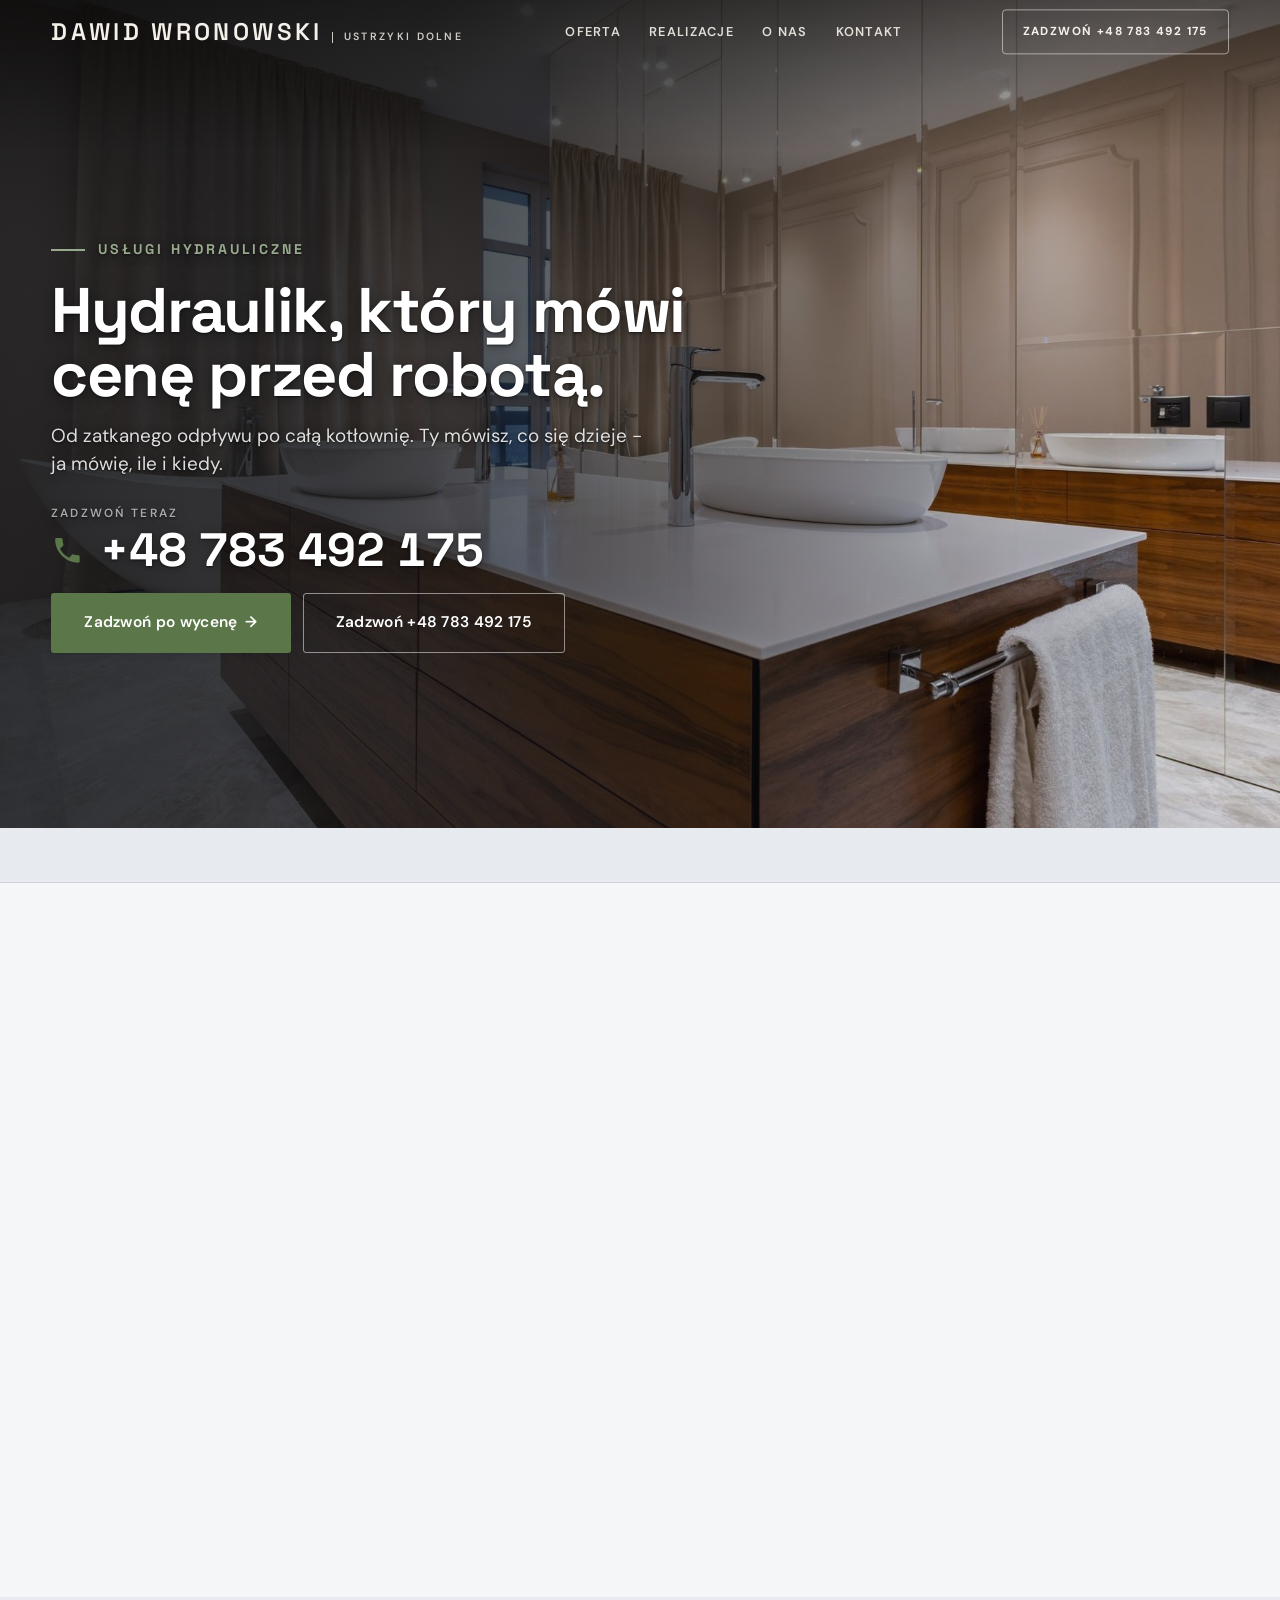
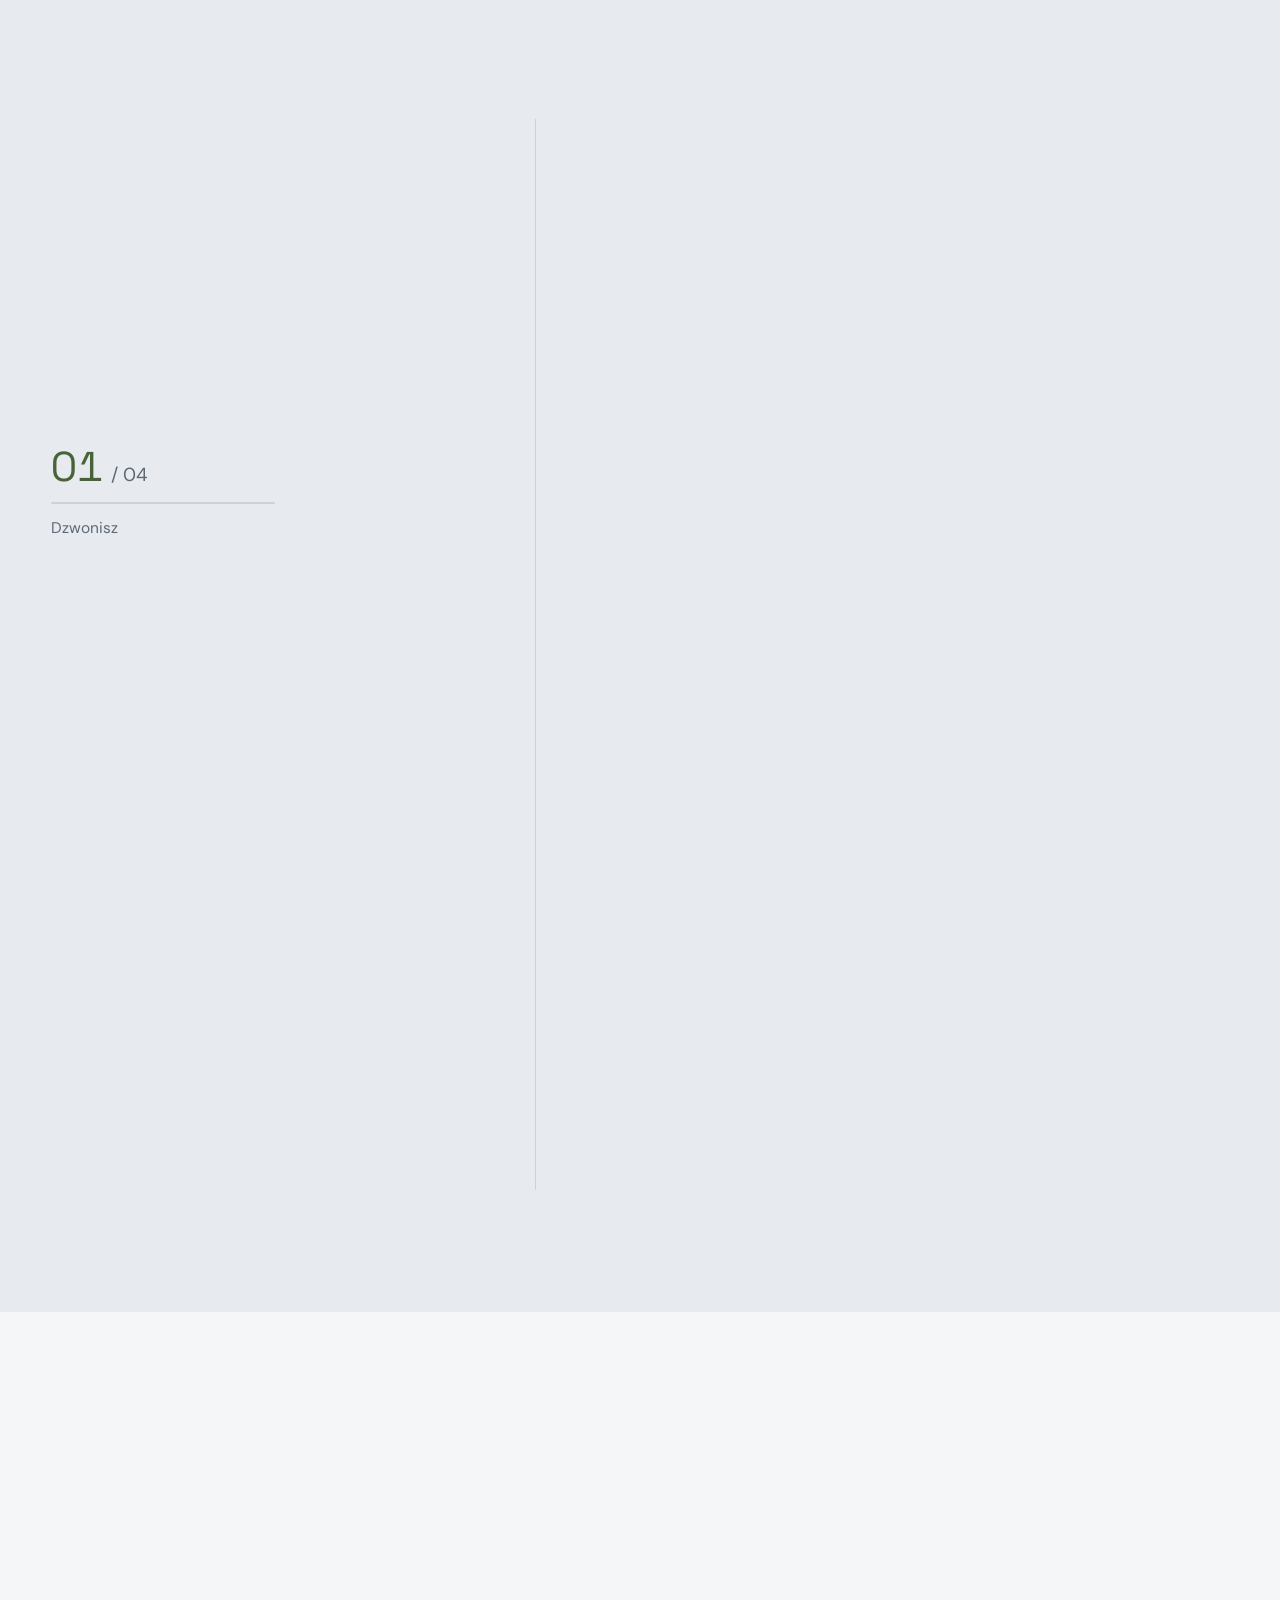
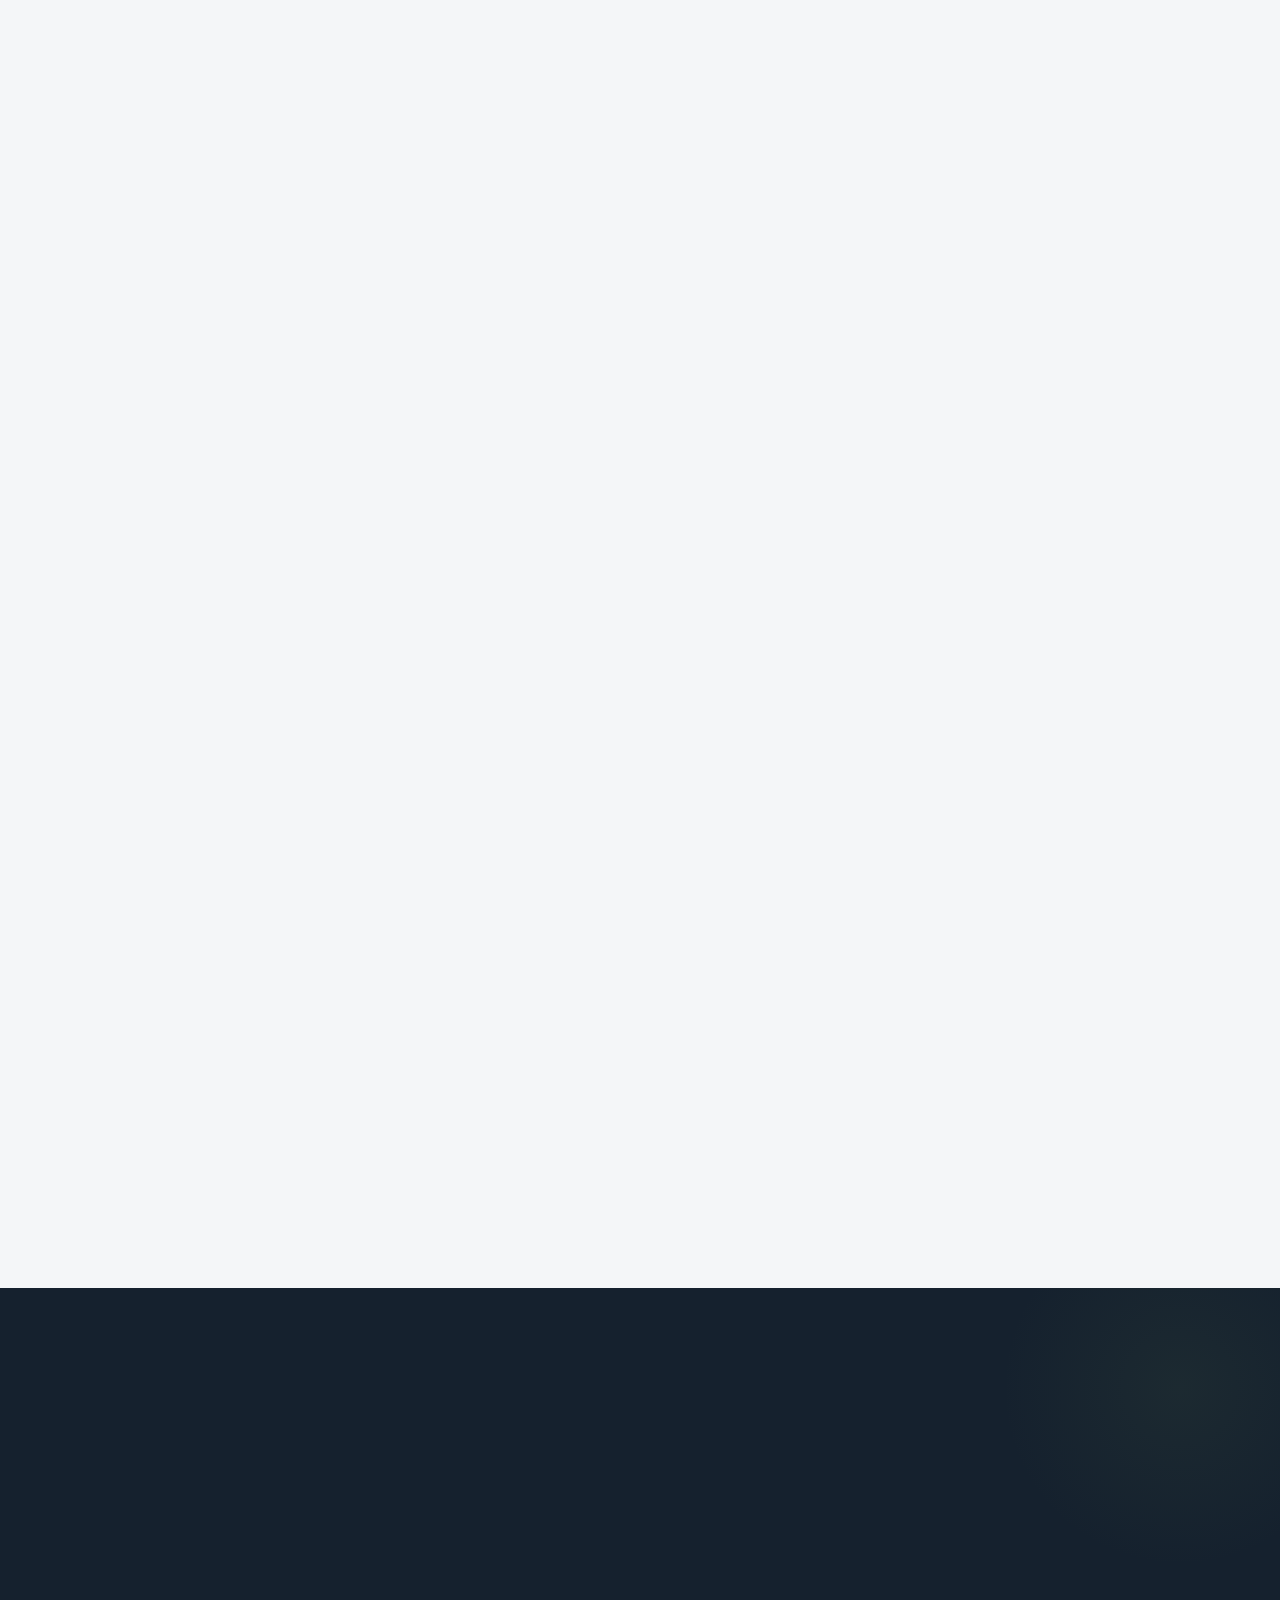
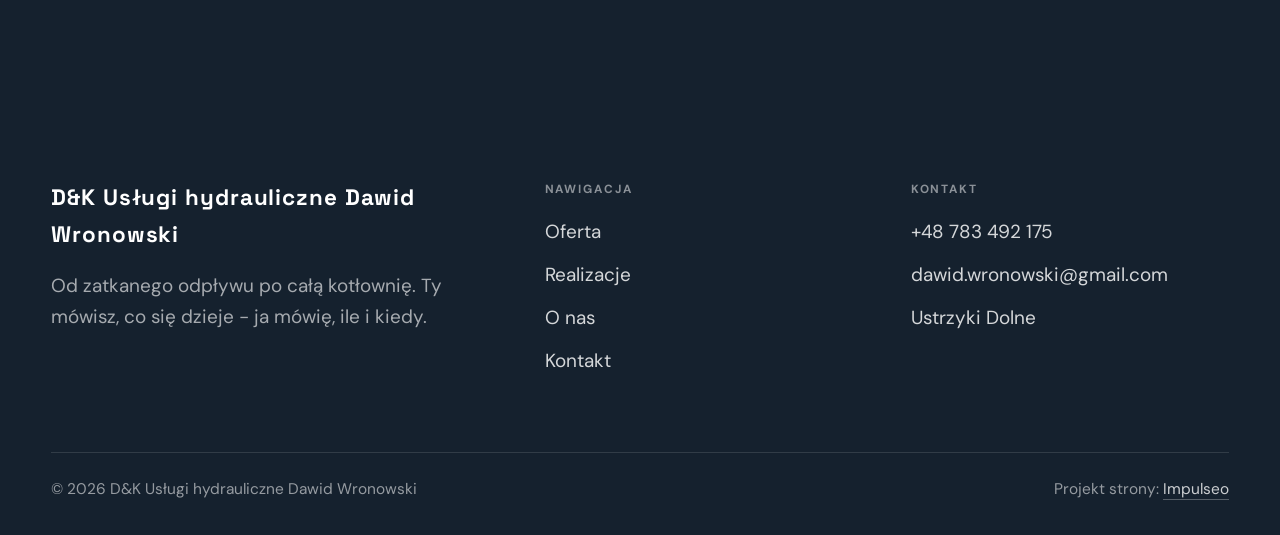
==== index.html @ 38b975bb "Strona demo: d-k-kompleksowe-uslugi-hydrauliczne-dawid-wronowski" ====
<!DOCTYPE html>
<html lang="pl">
<head>
<meta charset="UTF-8">
<meta name="viewport" content="width=device-width, initial-scale=1.0">
<title>D&amp;K Usługi hydrauliczne Dawid Wronowski - hydraulik z dojazdem</title>
<meta name="description" content="Hydraulik w Ustrzykach Dolnych z dojazdem. Awarie, udrażnianie, instalacje wod-kan, wymiana kotłów. Cenę znasz przed robotą. Zadzwoń: +48 783 492 175.">
<link rel="canonical" href="https://impulseo-pl.github.io/d-k-kompleksowe-uslugi-hydrauliczne-dawid-wronowski/">
<meta name="robots" content="noindex, nofollow">
<meta property="og:type" content="website">
<meta property="og:locale" content="pl_PL">
<meta property="og:site_name" content="D&amp;K Usługi hydrauliczne Dawid Wronowski">
<meta property="og:title" content="D&amp;K Usługi hydrauliczne Dawid Wronowski - hydraulik z dojazdem">
<meta property="og:description" content="Hydraulik w Ustrzykach Dolnych z dojazdem. Awarie, udrażnianie, instalacje wod-kan, wymiana kotłów. Cenę znasz przed robotą. Zadzwoń: +48 783 492 175.">
<meta property="og:url" content="https://impulseo-pl.github.io/d-k-kompleksowe-uslugi-hydrauliczne-dawid-wronowski/">
<meta property="og:image" content="https://impulseo-pl.github.io/d-k-kompleksowe-uslugi-hydrauliczne-dawid-wronowski/img/og.jpg">
<meta property="og:image:width" content="1200">
<meta property="og:image:height" content="630">
<meta name="twitter:card" content="summary_large_image">
<script type="application/ld+json">{"@context": "https://schema.org", "@type": "Plumber", "name": "D&K Usługi hydrauliczne Dawid Wronowski", "telephone": "+48783492175", "image": "img/og.jpg", "areaServed": "Ustrzyki Dolne"}</script>
<link rel="preconnect" href="https://fonts.googleapis.com">
<link rel="preconnect" href="https://fonts.gstatic.com" crossorigin>
<link href="https://fonts.googleapis.com/css2?family=Space+Grotesk:wght@500;600;700&family=DM+Sans:opsz,wght@9..40,400;9..40,500;9..40,600&display=swap" rel="stylesheet">
<link rel="stylesheet" href="assets/styles.css?v=ddd3e418">
</head>
<body>

<header class="nav">
  <div class="wrap nav-inner">
    <a class="brand" href="index.html"><span class="name">Dawid Wronowski</span><span class="sub">Ustrzyki Dolne</span></a>
    <nav class="nav-links">
      <a href="oferta.html">Oferta</a>
      <a href="realizacje.html">Realizacje</a>
      <a href="o-nas.html">O nas</a>
      <a href="kontakt.html">Kontakt</a>
      <a href="tel:+48783492175" class="btn btn-accent">Zadzwoń +48 783 492 175</a>
    </nav>
    <button class="nav-toggle" aria-label="Menu"><span></span><span></span><span></span></button>
  </div>
</header>

<main>
<section class="hero-fach">
  <img class="hf-photo" src="img/hero.jpg" fetchpriority="high" data-rotate="img/g12.jpg|img/g11.jpg" alt="D&amp;K Usługi hydrauliczne Dawid Wronowski" width="1800" height="1202">
  <div class="hf-panel">
    <div class="hf-inner">
      <span class="hf-kicker">Usługi hydrauliczne</span>
      <h1 class="hf-title">Hydraulik, który mówi cenę przed robotą. <em></em></h1>
      <p class="hf-lead">Od zatkanego odpływu po całą kotłownię. Ty mówisz, co się dzieje - ja mówię, ile i kiedy.</p>
      <a class="hf-phone" href="tel:+48783492175"><span class="hf-phone-lab">Zadzwoń teraz</span><span class="hf-phone-num"><svg class="ico-tel" width="16" height="16" viewBox="0 0 24 24" fill="none" aria-hidden="true"><path d="M6.6 10.8a15.5 15.5 0 0 0 6.6 6.6l2.2-2.2a1 1 0 0 1 1-.24 11.4 11.4 0 0 0 3.6.58 1 1 0 0 1 1 1V20a1 1 0 0 1-1 1A17 17 0 0 1 3 4a1 1 0 0 1 1-1h3.5a1 1 0 0 1 1 1c0 1.25.2 2.46.58 3.6a1 1 0 0 1-.25 1l-2.23 2.2Z" fill="currentColor"/></svg> +48 783 492 175</span></a>
      <div class="hf-actions">
        <a href="kontakt.html" class="btn btn-accent">Zadzwoń po wycenę <span class="arr">→</span></a>
        <a href="tel:+48783492175" class="btn btn-ghost hf-ghost">Zadzwoń +48 783 492 175</a>
      </div>
    </div>
  </div>
</section>
<section class="fach-promise">
  <div class="wrap">
    <ul class="fp-row reveal"><li>Bezpłatna wycena</li><li>Dojazd: Ustrzyki Dolne i okolice</li><li>Gwarancja na robociznę</li></ul>
  </div>
</section>
<section class="gateways-band">
  <div class="wrap">
    <div class="gateways">
      <a href="oferta.html" class="gateway reveal"><img src="img/g1.jpg" alt="Awarie i przecieki" loading="lazy" width="1200" height="801" decoding="async"><span class="g-ttl">Awarie i przecieki</span></a>
      <a href="oferta.html" class="gateway reveal"><img src="img/g2.jpg" alt="Udrażnianie rur i kanalizacji" loading="lazy" width="1880" height="1255" decoding="async"><span class="g-ttl">Udrażnianie rur i kanalizacji</span></a>
      <a href="oferta.html" class="gateway reveal"><img src="img/g3.jpg" alt="Wymiana i montaż kotłów" loading="lazy" width="1200" height="801" decoding="async"><span class="g-ttl">Wymiana i montaż kotłów</span></a>
    </div>
  </div>
</section>
<section class="proces proces-os fachowcy">
  <div class="wrap proc-grid">
    <div class="proc-side">
      <div class="head reveal">
        <span class="eyebrow">Jak pracujemy</span>
        <h2>Wiesz, na czym stoisz - na każdym etapie</h2>
        <p>Od pierwszego telefonu do odbioru roboty - krok po kroku.</p>
      </div>
      <div class="proc-count" aria-hidden="true"><span class="pc-cur">01</span><span class="pc-all">/ 04</span></div>
      <div class="proc-bar" aria-hidden="true"><i></i></div>
      <p class="proc-now" aria-hidden="true">Dzwonisz</p>
    </div>
    <ol class="proces-line">
      <li class="reveal"><span class="pno">01</span><h3>Dzwonisz</h3><p>Telefon albo zdjęcie awarii. Po minucie rozmowy wiesz, czy przyjadę i kiedy.</p></li>
      <li class="reveal"><span class="pno">02</span><h3>Znasz cenę</h3><p>Drobne rzeczy wyceniam przez telefon, większe po obejrzeniu na miejscu. Cena ustalona przed robotą już nie rośnie.</p></li>
      <li class="reveal"><span class="pno">03</span><h3>Robota</h3><p>Stare części pokazuję, nie wyrzucam po cichu - widzisz, co było zużyte i co wymieniłem.</p></li>
      <li class="reveal"><span class="pno">04</span><h3>Odbiór i gwarancja</h3><p>Na wykonaną robotę dostajesz gwarancję i jasny rachunek - jak coś nie gra, wracam i poprawiam.</p></li>
    </ol>
  </div>
</section>
<section>
  <div class="wrap">
    <div class="head reveal">
      <span class="eyebrow">Realizacje</span>
      <h2>Zdjęcia z montaży</h2>
      <p>Łazienki, kotłownie, instalacje wod-kan i ogrzewanie - taki zakres prac wykonuję na co dzień.</p>
    </div>
    <div class="gallery">
      <div class="tile t-two3 reveal"><img src="img/g4.jpg" alt="D&amp;K Usługi hydrauliczne Dawid Wronowski" loading="lazy" width="1880" height="1255" decoding="async"></div>
      <div class="tile t-third reveal"><img src="img/g5.jpg" alt="D&amp;K Usługi hydrauliczne Dawid Wronowski" loading="lazy" width="1880" height="1254" decoding="async"></div>
      <div class="tile t-third reveal"><img src="img/g6.jpg" alt="D&amp;K Usługi hydrauliczne Dawid Wronowski" loading="lazy" width="1623" height="1300" decoding="async"></div>
      <div class="tile t-third reveal"><img src="img/g7.jpg" alt="D&amp;K Usługi hydrauliczne Dawid Wronowski" loading="lazy" width="1880" height="1253" decoding="async"></div>
      <div class="tile t-third reveal"><img src="img/g8.jpg" alt="D&amp;K Usługi hydrauliczne Dawid Wronowski" loading="lazy" width="1600" height="1068" decoding="async"></div>
    </div>
    <div style="margin-top:var(--space-7)" class="reveal"><a href="realizacje.html" class="btn btn-accent">Pełna galeria <span class="arr">→</span></a></div>
  </div>
</section>
<section class="fach-uslugi">
  <div class="wrap">
    <div class="head reveal">
      <span class="eyebrow">Oferta</span>
      <h2>Zakres robót</h2>
      <p>Prace, które wykonuję regularnie. Cenę podaję przed rozpoczęciem.</p>
    </div>
    <ul class="fu-list">
      <li class="fu-row reveal"><div class="fu-name">Awarie i przecieki</div><div class="fu-desc">Woda leje się tam, gdzie nie powinna? Zakręć główny zawór i dzwoń.</div><a class="fu-cta" href="kontakt.html">Wycena <span class="arr">→</span></a></li>
      <li class="fu-row reveal"><div class="fu-name">Udrażnianie rur i kanalizacji</div><div class="fu-desc">Zatkany zlew, brodzik albo WC to zwykle robota na jedną wizytę. Sprawdzam, gdzie siedzi zator, i dobieram narzędzie do rury, a nie odwrotnie - czasem wystarczy rozebrać i wyczyścić syfon.</div><a class="fu-cta" href="kontakt.html">Wycena <span class="arr">→</span></a></li>
      <li class="fu-row reveal"><div class="fu-name">Wymiana i montaż kotłów</div><div class="fu-desc">Stary kocioł bierze coraz więcej gazu albo wysiada w największy mróz? Wymieniam kotły na kondensacyjne i podłączam je tak, żeby odbiór przeszedł bez poprawek.</div><a class="fu-cta" href="kontakt.html">Wycena <span class="arr">→</span></a></li>
      <li class="fu-row reveal"><div class="fu-name">Instalacje wod-kan</div><div class="fu-desc">Budujesz dom albo robisz generalny remont? Rozprowadzam wodę i kanalizację od podstaw: podejścia, piony i próba szczelności pod ciśnieniem, zanim cokolwiek zniknie pod płytkami.</div><a class="fu-cta" href="kontakt.html">Wycena <span class="arr">→</span></a></li>
      <li class="fu-row reveal"><div class="fu-name">Montaż łazienek</div><div class="fu-desc">Płytki położone i łazienka czeka na finał? Podłączam wannę, kabinę, umywalkę, WC, baterie i pralkę - wszystko wypoziomowane, uszczelnione i sprawdzone pod ciśnieniem, zanim oddam robotę.</div><a class="fu-cta" href="kontakt.html">Wycena <span class="arr">→</span></a></li>
      <li class="fu-row reveal"><div class="fu-name">Centralne ogrzewanie i grzejniki</div><div class="fu-desc">Rozprowadzam centralne ogrzewanie w nowych domach i wymieniam stare piony w remontowanych.</div><a class="fu-cta" href="kontakt.html">Wycena <span class="arr">→</span></a></li>
    </ul>
    <div style="margin-top:var(--space-7)" class="reveal"><a href="oferta.html" class="btn btn-ghost">Pełna oferta <span class="arr">→</span></a></div>
  </div>
</section>
<section class="stopklatka" aria-hidden="true">
  <div class="stk-bg" style="background-image:url(img/about.jpg)"></div>
</section>
<section class="obszar">
  <div class="wrap">
    <div class="head center reveal">
      <span class="eyebrow">Obszar działania</span>
      <h2>Dojeżdżam do Ciebie</h2>
    </div>
    <p class="obszar-txt reveal" style="text-align:center;max-width:60ch;margin:0 auto 1.4rem">Najczęściej pracuję w Ustrzykach Dolnych i okolicznych wsiach: w Równi, Ustjanowej i Brzegach Dolnych. Sąsiednie miejscowości też - wystarczy zapytać przy telefonie.</p>
    <ul class="obszar-list reveal"><li class="is-home">Ustrzyki Dolne</li><li>+ okolice</li></ul>
    <div class="obszar-mapa reveal" style="margin-top:var(--space-7)">
      <iframe title="Obszar działania - Ustrzyki Dolne i okolice" src="https://maps.google.com/maps?q=D%26K%20Kompleksowe%20us%C5%82ugi%20hydrauliczne%20Dawid%20Wronowski%20Ustrzyki%20Dolne&amp;z=11&amp;output=embed" loading="lazy" referrerpolicy="no-referrer-when-downgrade" style="width:100%;height:clamp(280px,38vh,420px);border:0;display:block;border-radius:var(--r-md)"></iframe>
    </div>
  </div>
</section>
<section class="faq-klinika">
  <div class="wrap">
    <div class="head center reveal">
      <span class="eyebrow">Częste pytania</span>
      <h2>Dobrze wiedzieć</h2>
    </div>
    <div class="faq-list">
      <details class="faq-item reveal"><summary>Ile to będzie kosztowało?</summary><p>Zależy, co się dzieje - dlatego wypytuję przez telefon i od razu podaję widełki. Ostateczną cenę znasz przed robotą, nie po niej.</p></details>
      <details class="faq-item reveal"><summary>Czy wycena jest płatna?</summary><p>Za obejrzenie i wycenę nie biorę pieniędzy. Płacisz za robotę, nie za rozmowę o niej.</p></details>
      <details class="faq-item reveal"><summary>Jak szybko przyjedziesz?</summary><p>Przy zalaniu liczy się każda godzina, więc przy awarii przestawiam grafik. Prace planowane umawiamy z kilkudniowym wyprzedzeniem.</p></details>
      <details class="faq-item reveal"><summary>Czy dostanę fakturę?</summary><p>Tak, na firmę albo na osobę prywatną. Dokument dostajesz od razu, a nie „wyślę później”.</p></details>
      <details class="faq-item reveal"><summary>Dojedziesz do mnie?</summary><p>Granicę wyznacza kalendarz, nie mapa. Przy większej robocie dojeżdżam dalej - zapytaj.</p></details>
      <details class="faq-item reveal"><summary>Co, jeśli po naprawie coś dalej nie gra?</summary><p>Wracam i sprawdzam. Moja wina - poprawiam za darmo; wyszło coś nowego - mówię wprost, co i za ile.</p></details>
    </div>
  </div>
</section>
<section class="cta">
  <div class="wrap">
    <div class="reveal">
      <span class="eyebrow">Współpraca</span>
      <h2>Potrzebujesz fachowca? Wycenimy za darmo.</h2>
      <p>Zadzwoń, umówimy termin oględzin. Cenę poznasz przed robotą, nie po niej.</p>
    </div>
    <div class="cta-actions reveal">
      <a href="kontakt.html" class="btn btn-light">Zadzwoń po wycenę <span class="arr">→</span></a>
      <a href="tel:+48783492175" class="btn btn-ghost btn-ghost-cta">+48 783 492 175</a>
    </div>
  </div>
</section>
</main>

<footer>
  <div class="wrap">
    <div class="foot-grid">
      <div class="foot-brand">
        <div class="name">D&K Usługi hydrauliczne Dawid Wronowski</div>
        <p>Od zatkanego odpływu po całą kotłownię. Ty mówisz, co się dzieje - ja mówię, ile i kiedy.</p>
      </div>
      <div class="foot-col">
        <h4>Nawigacja</h4>
        <a href="oferta.html">Oferta</a>
        <a href="realizacje.html">Realizacje</a>
        <a href="o-nas.html">O nas</a>
        <a href="kontakt.html">Kontakt</a>
      </div>
      <div class="foot-col">
        <h4>Kontakt</h4>
        <a href="tel:+48783492175">+48 783 492 175</a>
        <a href="mailto:dawid.wronowski@gmail.com">dawid.wronowski@gmail.com</a>
        <p>Ustrzyki Dolne</p>
      </div>
    </div>
    <div class="foot-bot">
      <span>© 2026 D&K Usługi hydrauliczne Dawid Wronowski</span>
      <span>Projekt strony: <a class="foot-credit" href="https://impulseo.pl" target="_blank" rel="noopener">Impulseo</a></span>
    </div>
  </div>
</footer>
<div class="sticky-call"><a class="sc-call" href="tel:+48783492175"><svg class="ico-tel" width="16" height="16" viewBox="0 0 24 24" fill="none" aria-hidden="true"><path d="M6.6 10.8a15.5 15.5 0 0 0 6.6 6.6l2.2-2.2a1 1 0 0 1 1-.24 11.4 11.4 0 0 0 3.6.58 1 1 0 0 1 1 1V20a1 1 0 0 1-1 1A17 17 0 0 1 3 4a1 1 0 0 1 1-1h3.5a1 1 0 0 1 1 1c0 1.25.2 2.46.58 3.6a1 1 0 0 1-.25 1l-2.23 2.2Z" fill="currentColor"/></svg> Zadzwoń</a><a class="sc-quote" href="kontakt.html">Zadzwoń po wycenę</a></div>
<div class="demo-wazne" data-do="2026-11-16" data-cykl="3" hidden><svg class="dw-ico" width="13" height="13" viewBox="0 0 24 24" fill="none" aria-hidden="true"><circle cx="12" cy="12" r="8.6" stroke="currentColor" stroke-width="1.8"/><path d="M12 7.2V12l3.3 2" stroke="currentColor" stroke-width="1.8" stroke-linecap="round"/></svg><span class="dw-txt"></span></div>

<script src="assets/main.js"></script>
</body>
</html>
---- assets/styles.css ----
/* ============================================================
   STOLBASZ — premium, architektoniczny B2B fit-out
   Jasna paleta, zero brązu. System wg premium-web-craft.
   Projekt strony: Impulseo (impulseo.pl)
   ============================================================ */

:root{
  /* PALETA — jasna, architektoniczna, chłodna */
  --paper:#F4F6F8;          /* główne tło */
  --paper-2:#E7EBEF;        /* sekcje alternatywne (chłodny jasny szary) */
  --paper-3:#E7EBEF;        /* delikatne wypełnienia */
  --ink:#15212E;            /* tekst główny — chłodny grafit */
  --ink-soft:#243443;       /* nagłówki drugorzędne */
  --muted:#6B7785;          /* tekst poboczny */
  --line:rgba(21,33,46,.12);/* hairline */
  --accent:#E8A317;         /* stonowany petrol-slate — jedyny akcent */
  --accent-d:#C9870C;
  --accent-soft:rgba(232,163,23,.10);
  --dark:#15212E;           /* sekcje ciemne (stopka/CTA) */

  /* HOVER ZDJĘĆ — JEDEN standard dla całego silnika (decyzja K. 04.08.2026, artefakt z wariantami).
     AKTUALNE (K.+Szymon 09.08.2026, wybór z artefaktu 6 wariantów): zoom 1.05 przy 1.4s -
     przy tak długim czasie mocniejszy kadr NIE skacze, tylko „oddycha". Poprzedni standard
     (1.02 / .55s z 04.08) odbierany jako dynamiczny i szybki.
     Spoczynek lekko przygaszony, ale TYLKO tam, gdzie jest mysz (@media hover:hover) —
     na telefonie zdjęcia zostają w pełnej jasności. */
  --img-zoom:1.05;                   /* K.+Szymon 09.08: wariant F z artefaktu porównawczego */
  --img-rest:brightness(.95) saturate(.99);
  --img-hot:brightness(1.06) saturate(1.05);
  --img-dur:1.4s;                    /* K.+Szymon 09.08 (wariant F): powoli = elegancko */
  --img-ease:cubic-bezier(.16,.84,.44,1);  /* miękki ogon, efekt „oddychania" */

  /* ODSTĘPY — skala 4/8 */
  --space-1:4px; --space-2:8px; --space-3:12px; --space-4:16px; --space-5:24px;
  --space-6:32px; --space-7:48px; --space-8:64px; --space-9:96px; --space-10:128px;

  /* TYPOGRAFIA — fluid clamp() (skala podbita 16.07.2026: większe, czytelniejsze litery — uwaga Adama) */
  --text-sm:clamp(.9rem,.87rem + .12vw,1rem);
  --text-base:clamp(1.08rem,1.04rem + .18vw,1.2rem);
  --text-lg:clamp(1.24rem,1.15rem + .34vw,1.44rem);
  --text-h3:clamp(1.34rem,1.22rem + .55vw,1.66rem);
  --text-h2:clamp(2.1rem,1.66rem + 2.1vw,3.1rem);
  --text-h1:clamp(2.9rem,2.1rem + 4vw,5.1rem);

  /* PROMIENIE — architektoniczne, raczej ostre */
  --r-sm:3px; --r-md:6px; --r-lg:10px;

  /* RUCH */
  --ease:cubic-bezier(.25,.46,.45,.94); --dur:.24s;

  /* CIENIE — miękkie, warstwowe */
  --sh-sm:0 1px 2px rgba(16,24,32,.04), 0 2px 8px rgba(16,24,32,.05);
  --sh-md:0 2px 6px rgba(16,24,32,.05), 0 12px 28px -8px rgba(16,24,32,.12);
  --sh-lg:0 6px 14px rgba(16,24,32,.07), 0 26px 56px -18px rgba(16,24,32,.22);

  --hairline:1px solid var(--line);

  --font-display:'Space Grotesk','Inter',sans-serif;
  --font-body:'DM Sans','Inter',sans-serif;
}

*{box-sizing:border-box;margin:0;padding:0}
html{scroll-behavior:smooth}
body{
  font-family:var(--font-body);
  font-size:var(--text-base);
  line-height:1.65;
  color:var(--ink);
  background:var(--paper);
  -webkit-font-smoothing:antialiased;
  text-rendering:optimizeLegibility;
}
img{max-width:100%;height:auto;display:block}  /* height:auto = width/height z atrybutów trzyma proporcje (TOP#12) */
a{color:inherit;text-decoration:none}

.wrap{width:min(92%,1180px);margin-inline:auto}
section{padding-block:clamp(52px,6.5vw,96px)}

h1,h2,h3{font-family:var(--font-display);font-weight:700;line-height:1.08;letter-spacing:-.02em;color:var(--ink)}
h1{font-size:var(--text-h1);letter-spacing:-.035em}
h2{font-size:var(--text-h2);letter-spacing:-.025em}
h3{font-size:var(--text-h3)}
/* MIARA — długość wiersza. WCAG 2.2 SC 1.4.8: max 80 znaków; Butterick: 45–90.
   68ch daje realnie 72–78 znaków polskiego tekstu, czyli z zapasem pod granicą.
   Wcześniej limit miał TYLKO <p> — <li>, <blockquote> i <dd> nie miały żadnego,
   i to jedyny powód, dla którego 23 bloki na dwóch oddanych stronach jadą po
   83–106 znaków w wierszu (pomiar 07.08.2026, bramka `miara`).
   ⚠️ Listy i definicje ograniczamy TYLKO bez klasy: `ul`/`ol` z klasą to u nas
   układ (siatki kafli, menu), a nie tekst ciągły — tam miarę wyznacza układ. */
/* 60ch, nie 68ch (K. 10.08): po zmianie fontów na węższe kroje (DM Sans i spółka)
   w 68ch mieściło się ~90 znaków - bramka pikselowa słusznie zgłaszała przekroczenie
   granicy 80. Pomiar na żywej przeglądarce: 60ch = 90 znaków, 53ch = ~78 znaków, czyli normę WCAG 1.4.8. */
:root{ --miara:53ch }
p{max-width:min(100%,var(--miara))}
blockquote,
ul:not([class])>li, ol:not([class])>li,
dl:not([class])>dd{max-width:min(100%,var(--miara))}

/* ⚠️ Świadomie BEZ wyjątku `.tile p,.card p,.svc p{max-width:none}`, choć nasuwa się sam:
   te akapity BYŁY już ograniczone (stare `p{max-width:65ch}`), więc „wyjątek" nie odblokowałby
   niczego nowego — tylko ROZLUŹNIŁ stan sprzed zmiany na wszystkich demach naraz.
   `figcaption` żadna z reguł wyżej nie dotyczy, więc też nie potrzebuje zwolnienia. */

/* ŁAMANIE. `balance` wyrównuje długości wierszy w nagłówku, `pretty` pilnuje ostatniego
   wiersza akapitu, żeby nie został w nim jeden wyraz. Obsługiwane od Chrome 117 /
   Safari 17.5; starsze przeglądarki po prostu ignorują tę własność.
   `text-wrap:pretty` nie występowało dotąd ANI RAZ w silniku ani w repo klientów. */
h1,h2,h3,.lead,.lede{text-wrap:balance}
p,li,blockquote,dd{text-wrap:pretty}

.eyebrow{
  font-family:var(--font-body);
  font-size:var(--text-sm);
  font-weight:600;
  letter-spacing:.18em;
  text-transform:uppercase;
  color:var(--accent);
  display:inline-flex;align-items:center;gap:var(--space-3);
}
/* flex:none + margin-top = kreska trzyma się PIERWSZEJ linii. Wcześniej align-items:center
   centrowało ją względem całego bloku i przy zawinięciu (długi kicker typu
   „…WNĘTRZ · LESZNO · OD 2019") druga linia lądowała z brzydkim wcięciem. */
.eyebrow{align-items:flex-start}
.eyebrow>*,.eyebrow{text-wrap:balance}   /* dlugi kicker lamal sie na sierote typu samo „2019" w drugiej linii */
.eyebrow::before{content:"";width:28px;height:1px;background:var(--accent);display:inline-block;flex:none;margin-top:.62em}

.muted{color:var(--muted)}
.lead{font-size:var(--text-lg);line-height:1.55;color:var(--ink-soft);max-width:50ch}

/* ---------- BUTTONS ---------- */
.btn{
  display:inline-flex;align-items:center;gap:var(--space-2);
  font-weight:600;font-size:var(--text-sm);letter-spacing:.02em;
  padding:var(--space-4) var(--space-6);
  border-radius:var(--r-sm);
  transition:transform var(--dur) var(--ease),box-shadow var(--dur) var(--ease),background var(--dur) var(--ease);
  cursor:pointer;border:1px solid transparent;
}
.btn-accent{background:var(--accent);color:#fff;box-shadow:var(--sh-sm)}
.btn-accent:hover{background:var(--accent-d);transform:translateY(-2px);box-shadow:var(--sh-md)}
.btn-accent:active{transform:translateY(0);box-shadow:var(--sh-sm)}
.btn-ghost{background:transparent;color:var(--ink);border-color:var(--line)}
.btn-ghost:hover{border-color:var(--accent);color:var(--accent);transform:translateY(-2px)}
.btn-light{background:#fff;color:var(--ink);box-shadow:var(--sh-sm)}
.btn-light:hover{transform:translateY(-2px);box-shadow:var(--sh-md)}
.btn .arr{transition:transform var(--dur) var(--ease)}
.btn:hover .arr{transform:translateX(4px)}

/* ---------- NAV ---------- */
.nav{
  position:sticky;top:0;z-index:50;
  background:color-mix(in srgb,var(--paper) 88%,transparent);
  backdrop-filter:saturate(140%) blur(10px);
  border-bottom:var(--hairline);
}
.nav-inner{display:flex;align-items:center;justify-content:space-between;gap:var(--space-5);height:72px}
/* ANTY-NACHODZENIE (K. 05.08.2026): długa nazwa firmy + przycisk z pełnym numerem nie mieściły się w pasku
   i flex ściskał linki PONIŻEJ ich treści - "Kontakt" wchodził na ramkę "Zadzwoń +48 ...". Teraz ustępuje
   nazwa marki (skrót wielokropkiem), a menu i przycisk nigdy się nie kurczą ani nie zachodzą na siebie. */
.brand{display:flex;flex-direction:column;line-height:1;min-width:0;flex:0 1 auto}
.brand .name{font-family:var(--font-display);font-weight:800;font-size:1.35rem;letter-spacing:.04em;white-space:nowrap;overflow:hidden;text-overflow:ellipsis}
.brand .sub{font-size:.62rem;letter-spacing:.34em;text-transform:uppercase;color:var(--muted);margin-top:5px;white-space:nowrap;overflow:hidden;text-overflow:ellipsis}
.nav-links{display:flex;align-items:center;gap:var(--space-6);flex:0 0 auto}
.nav-links a{font-size:var(--text-sm);font-weight:500;color:var(--ink-soft);position:relative;padding-block:4px;white-space:nowrap;transition:color var(--dur) var(--ease)}
.nav-links a::after{content:"";position:absolute;left:0;bottom:0;width:0;height:1.5px;background:var(--accent);transition:width var(--dur) var(--ease)}
.nav-links a:hover,.nav-links a.active{color:var(--ink)}
.nav-links a:hover::after,.nav-links a.active::after{width:100%}
.nav-links .btn{padding:var(--space-2) var(--space-5)}
/* przyciski w nav: właściwy kolor (przebij .nav-links a) + bez podkreślenia */
.nav-links a.btn-accent{color:#fff}
.nav-links a.btn-ghost,.nav-links a.btn-light{color:var(--ink)}
/* CTA w pasku: NIE podkreślenie spod linków menu, ale ten sam przelatujący błysk,
   co na wszystkich innych przyciskach (zgłoszenie K. 13.08.2026 - „na hero jest efekt
   światła przechodzącego przez przycisk, na navbarze go nie ma, a mają być identyczne").
   Reguła `.nav-links a::after` jest silniejsza od `.btn::after`, więc trzeba jej
   geometrię wyzerować i wpisać połysk z nazwy - samo `display:none` gasiło efekt. */
.nav-links a.btn::after{
  display:block;content:"";position:absolute;inset:0;z-index:-1;pointer-events:none;
  width:auto;height:auto;border-radius:inherit;   /* kasuje geometrię podkreślenia (width:0;height:1.5px) */
  background:linear-gradient(100deg,transparent 32%,rgba(255,255,255,.20) 50%,transparent 68%);
  translate:-120% 0}
@media (prefers-reduced-motion:no-preference){
  .nav-links a.btn:hover::after{translate:120% 0;transition:translate .75s var(--mt-ease,cubic-bezier(.16,.84,.44,1))}
}
.nav-toggle{display:none;background:none;border:none;cursor:pointer;flex-direction:column;gap:5px;padding:8px}
.nav-toggle span{width:24px;height:2px;background:var(--ink);transition:var(--dur)}
/* Ciasny zakres MIĘDZY menu mobilnym a pełnym pulpitem: zbijamy odstępy i nazwę marki,
   żeby wszystko zmieściło się naturalnie, zanim w ogóle dojdzie do skracania wielokropkiem. */
@media(max-width:1280px) and (min-width:921px){
  .nav-links{gap:var(--space-4)}
  .nav-links .btn{padding:var(--space-2) var(--space-4)}
  .brand .name{font-size:1.15rem}
}

/* ---------- HERO (split) ---------- */
.hero{position:relative;overflow:hidden;border-bottom:var(--hairline)}
.hero-grid{display:grid;grid-template-columns:1.05fr .95fr;gap:clamp(24px,4vw,60px);align-items:center;
  padding-block:clamp(36px,4.5vw,64px)}
.hero-copy .eyebrow{margin-bottom:var(--space-5)}
.hero-copy h1{margin-bottom:var(--space-5)}
.hero-copy .lead{margin-bottom:var(--space-7)}
.hero-actions{display:flex;flex-wrap:wrap;gap:var(--space-4)}
.hero-art{position:relative;aspect-ratio:4/3;border-radius:var(--r-lg);overflow:hidden;box-shadow:var(--sh-lg)}
.hero-art img{width:100%;height:100%;object-fit:cover}
.hero-art::after{content:"";position:absolute;inset:0;background:linear-gradient(180deg,transparent 55%,rgba(18,24,28,.28))}
.hero-badge{position:absolute;left:var(--space-5);bottom:var(--space-5);z-index:2;
  background:rgba(252,252,251,.94);backdrop-filter:blur(4px);
  border-radius:var(--r-md);padding:var(--space-4) var(--space-5);box-shadow:var(--sh-md);max-width:78%}
.hero-badge strong{display:block;font-family:var(--font-display);font-size:1rem;letter-spacing:-.01em}
.hero-badge span{font-size:var(--text-sm);color:var(--muted)}

/* ---------- HERO duży / kinowy (strona główna) ---------- */
.hero-cine{position:relative;min-height:clamp(560px,82vh,840px);min-height:clamp(560px,82svh,840px);display:flex;align-items:center;overflow:hidden;border-bottom:var(--hairline)}
.hero-cine>img{position:absolute;inset:0;width:100%;height:100%;object-fit:cover;z-index:0}
.hero-cine::after{content:"";position:absolute;inset:0;z-index:1;
  background:linear-gradient(95deg,rgba(13,18,23,.86) 0%,rgba(13,18,23,.64) 32%,rgba(13,18,23,.24) 62%,rgba(13,18,23,.04) 100%)}
.hero-cine .wrap{position:relative;z-index:2;padding-block:var(--space-8)}
.hero-cine .hero-copy{max-width:660px}
.hero-cine .eyebrow{color:#fff;margin-bottom:var(--space-5)}
.hero-cine .eyebrow::before{background:#fff}
.hero-cine h1{color:#fff;margin-bottom:var(--space-5);font-size:clamp(2.9rem,2rem + 4.4vw,5.2rem);text-wrap:balance}
.hero-cine .lead{color:rgba(255,255,255,.92);max-width:48ch;margin-bottom:var(--space-7)}
.hero-cine .hero-actions{display:flex;flex-wrap:wrap;gap:var(--space-4)}
/* NISKIE OKNO (laptop z dokiem i paskami przeglądarki ma ~700-780 px wysokości widoku):
   H1 do 5.2rem + długi lead nie mieściły się i przyciski wypadały POD krawędź ekranu -
   klient widział stronę bez ani jednego CTA. Skalujemy w dół, zamiast przycinać treść. */
@media(min-width:821px) and (max-height:820px){
  .hero-cine{min-height:clamp(520px,94svh,780px)}
  .hero-cine .wrap{padding-block:var(--space-6)}
  .hero-cine h1{font-size:clamp(2.2rem,1.5rem + 2.6vw,3.6rem);margin-bottom:var(--space-4)}
  .hero-cine .eyebrow{margin-bottom:var(--space-4)}
  .hero-cine .lead{margin-bottom:var(--space-5);max-width:44ch}
}
@media(max-width:680px){
  .hero-cine{min-height:clamp(520px,76vh,640px);min-height:clamp(520px,76svh,640px);align-items:flex-end}
  .hero-cine::after{background:linear-gradient(0deg,rgba(13,18,23,.9) 6%,rgba(13,18,23,.45) 55%,rgba(13,18,23,.25) 100%)}
  .hero-cine .wrap{padding-bottom:var(--space-9)}
  /* TELEFON (~90% oglądających): lead potrafił zająć 8 linii i zepchnąć CTA poza pierwszy ekran.
     Zwężamy interlinię i skalę - treści nie ucinamy, bo to ona sprzedaje. */
  .hero-cine .lead{font-size:.98rem;line-height:1.5;margin-bottom:var(--space-5)}
  .hero-cine .eyebrow{font-size:.72rem;letter-spacing:.13em;margin-bottom:var(--space-4)}
  .hero-cine .eyebrow::before{width:20px}
  .hero-cine h1{margin-bottom:var(--space-4)}
}

/* full-bleed hero variant (podstrony) */
.pagehead{position:relative;min-height:46vh;min-height:46svh;display:flex;align-items:flex-end;overflow:hidden;border-bottom:var(--hairline)}
.pagehead img{position:absolute;inset:0;width:100%;height:100%;object-fit:cover}
/* 10.08.2026 (decyzja K.): mocniejsze przyciemnienie + cień pod tekstem. Bramka mierzyła na
   nagłówkach podstron 3,38-3,43:1 przy wymaganych 4,5 — jasne zdjęcie (hala, śnieg, niebo)
   podchodziło pod biały tekst. Zdjęcia klientów są różne, więc kontrast musi dawać WARSTWA,
   a nie szczęśliwy dobór kadru. */
.pagehead::after{content:"";position:absolute;inset:0;background:linear-gradient(180deg,rgba(18,24,28,.40),rgba(18,24,28,.76))}
.pagehead .wrap{position:relative;z-index:2;padding-block:var(--space-9);color:#fff}
.pagehead h1{color:#fff;max-width:18ch;text-shadow:0 2px 16px rgba(0,0,0,.55)}
.pagehead .eyebrow{color:#fff}
.pagehead .eyebrow::before{background:#fff}
.pagehead p{color:rgba(255,255,255,.92);margin-top:var(--space-4);max-width:54ch;text-shadow:0 1px 12px rgba(0,0,0,.5)}

/* ---------- STRIP (pasek skrótów / liczby) ---------- */
.strip{background:var(--dark);color:#fff}
/* PASEK HASEŁ — standard 04.08.2026 (decyzja K.): 5 haseł w JEDNYM rzędzie, tekst WYŚRODKOWANY,
   węższe marginesy boczne niż reszta strony (pasek ma iść szerzej), równe wysokości kolumn. */
.strip .wrap{width:min(96%,1440px);display:grid;grid-template-columns:repeat(5,1fr);
  gap:var(--space-5);padding-block:var(--space-7);align-items:stretch}
.strip .item .k{font-family:var(--font-display);font-size:clamp(1.05rem,.82rem + .85vw,1.55rem);
  font-weight:800;letter-spacing:-.02em;color:#fff;line-height:1.18;text-wrap:balance}
.strip .item .v{font-size:var(--text-sm);color:rgba(255,255,255,.66);margin-top:var(--space-2);line-height:1.4}
.strip .item{border-left:2px solid var(--accent);padding-inline:var(--space-4);
  text-align:center;display:flex;flex-direction:column;justify-content:center}
/* liczba kolumn = liczba haseł, żeby ostatnie nie zostawało samo w drugim rzędzie.
   Klasę n-N nadaje multipage.py; domyślnie (bez klasy) pasek jest 5-kolumnowy. */
.strip.n-2 .wrap{grid-template-columns:repeat(2,1fr)}
.strip.n-3 .wrap{grid-template-columns:repeat(3,1fr)}
.strip.n-4 .wrap{grid-template-columns:repeat(4,1fr);gap:var(--space-6)}
.strip.n-4 .item .k{font-size:clamp(1.3rem,1rem + 1.1vw,2rem)}
.strip.n-6 .wrap{grid-template-columns:repeat(6,1fr);gap:var(--space-4)}
.strip.n-6 .item .k{font-size:clamp(.98rem,.8rem + .7vw,1.35rem)}
/* równe łamanie: zamiast "długa linia + jedno słowo" obie linie zbliżonej długości */
.strip .item .k{text-wrap:balance}

/* ---------- SECTION HEAD ---------- */
.head{max-width:48rem;margin-bottom:var(--space-8)}
.head.center{margin-inline:auto;text-align:center}
.head .eyebrow{margin-bottom:var(--space-4)}
.head h2{margin-bottom:var(--space-4)}
.head p{color:var(--muted);font-size:var(--text-lg);line-height:1.55}
.head.center p{margin-inline:auto}

/* ---------- INTRO SPLIT ---------- */
.split{display:grid;grid-template-columns:.92fr 1.08fr;gap:clamp(28px,5vw,80px);align-items:center}
.split.rev{grid-template-columns:1.08fr .92fr}
.split.rev .split-art{order:-1}
.split-art{position:relative;aspect-ratio:5/4;border-radius:var(--r-lg);overflow:hidden;box-shadow:var(--sh-lg)}
.split-art img{width:100%;height:100%;object-fit:cover}
.split-copy h2{margin-bottom:var(--space-5)}
.split-copy p+p{margin-top:var(--space-4)}
.split-copy .btn{margin-top:var(--space-6)}

/* ---------- SERVICES (zakres) ---------- */
.svc-grid{display:grid;grid-template-columns:repeat(auto-fit,minmax(280px,1fr));gap:var(--space-5)}
.svc{background:#fff;border:var(--hairline);border-radius:var(--r-md);padding:var(--space-7) var(--space-6);
  transition:transform var(--dur) var(--ease),box-shadow var(--dur) var(--ease),border-color var(--dur) var(--ease);
  position:relative;overflow:hidden}
.svc::before{content:"";position:absolute;left:0;top:0;width:3px;height:0;background:var(--accent);transition:height var(--dur) var(--ease)}
.svc:hover{transform:translateY(-4px);box-shadow:var(--sh-md);border-color:transparent}
.svc:hover::before{height:100%}
.svc .ic{font-family:var(--font-display);font-size:.8rem;font-weight:700;letter-spacing:.12em;color:var(--accent);margin-bottom:var(--space-4)}
.svc h3{margin-bottom:var(--space-3);font-size:1.22rem}
.svc p{color:var(--muted);font-size:var(--text-base);line-height:1.6}

/* big detailed service rows */
.svc-row{display:grid;grid-template-columns:.8fr 1.2fr;gap:clamp(20px,4vw,60px);align-items:center;padding-block:var(--space-8)}
.svc-row+.svc-row{border-top:var(--hairline)}
.svc-row.rev{grid-template-columns:1.2fr .8fr}
/* Naprzemienny układ wierszy oferty: co drugi wiersz ma zdjęcie po PRAWEJ.
   Było `order:-1` — martwy kod, bo zdjęcie i tak jest pierwszym dzieckiem w HTML,
   więc wszystkie wiersze wyglądały identycznie (zdjęcie zawsze z lewej), a `rev`
   zmieniało tylko szerokość kolumn. Znalezione 29.07.2026 przy różnicowaniu kierunków
   animacji (pomiar pozycji: art.mid 390/502 przy row.mid 756 — zawsze lewa strona). */
.svc-row.rev .svc-row-art{order:2}
.svc-row-art{aspect-ratio:4/3;border-radius:var(--r-md);overflow:hidden;box-shadow:var(--sh-md)}
.svc-row-art img{width:100%;height:100%;object-fit:cover}
.svc-row h3{font-size:1.5rem;margin-bottom:var(--space-4)}
.svc-row .num{font-family:var(--font-display);font-size:.85rem;font-weight:700;letter-spacing:.14em;color:var(--accent);display:block;margin-bottom:var(--space-3)}
.svc-row ul{list-style:none;margin-top:var(--space-4);display:flex;flex-direction:column;gap:var(--space-2)}
.svc-row li{position:relative;padding-left:var(--space-5);color:var(--muted);font-size:var(--text-base)}
.svc-row li::before{content:"";position:absolute;left:0;top:.62em;width:8px;height:1px;background:var(--accent)}

/* ---------- GALLERY (realizacje) ---------- */
.gallery{display:grid;grid-template-columns:repeat(12,1fr);gap:var(--space-4);grid-auto-rows:200px}
/* GALERIA MASONRY — pionowe zdjęcia (portrety beauty/wellness) bez przycinania: kolumny, height auto */
.gallery-masonry{column-count:3;column-gap:var(--space-4)}
@media(max-width:900px){.gallery-masonry{column-count:2}}
@media(max-width:560px){.gallery-masonry{column-count:1}}
.gallery-masonry .m-tile{break-inside:avoid;margin:0 0 var(--space-4);padding:0;position:relative;overflow:hidden;border-radius:var(--r-md);border:1px solid var(--line)}
.gallery-masonry .m-tile img{width:100%;height:auto;display:block}
.gallery-masonry .m-tile .cap{position:absolute;left:0;right:0;bottom:0;padding:var(--space-4);color:#fff;background:linear-gradient(0deg,rgba(0,0,0,.55),transparent);font-size:var(--text-sm)}
.gallery-masonry .m-tile .cap small{display:block;font-weight:400;opacity:.78;letter-spacing:.04em;text-transform:uppercase;font-size:.66rem;margin-top:3px}
.tile{position:relative;overflow:hidden;border-radius:var(--r-md);box-shadow:var(--sh-sm);
  transition:transform var(--dur) var(--ease),box-shadow var(--dur) var(--ease)}
.tile img{width:100%;height:100%;object-fit:cover;
  transition:transform var(--img-dur) var(--img-ease),filter var(--img-dur) var(--img-ease)}
.tile:hover{box-shadow:var(--sh-md)}
.tile .cap{position:absolute;left:0;right:0;bottom:0;padding:var(--space-5) var(--space-4) var(--space-4);
  /* mocniejszy spad + cien pod tekstem: na JASNYCH zdjeciach klienta (biale fronty, sciany)
     slaby gradient dawal kontrast ~1.5:1 zamiast wymaganych 3.6:1 (bramka wygladu, 10.08.2026) */
  background:linear-gradient(transparent 10%,rgba(18,24,28,.55) 40%,rgba(18,24,28,.88) 68%,rgba(18,24,28,.99));color:#fff;
  text-shadow:0 1px 2px rgba(0,0,0,.85),0 2px 10px rgba(0,0,0,.55);
  font-size:var(--text-sm);font-weight:600;letter-spacing:.01em;
  opacity:0;transform:translateY(8px);transition:var(--dur) var(--ease)}
.tile:hover .cap{opacity:1;transform:translateY(0)}
.tile .cap small{display:block;font-weight:400;opacity:.78;letter-spacing:.04em;text-transform:uppercase;font-size:.66rem;margin-top:3px}
/* bento spans */
.t-wide{grid-column:span 6}
.t-tall{grid-column:span 6;grid-row:span 2}
.t-std{grid-column:span 6}
.t-third{grid-column:span 4}
.t-two3{grid-column:span 8}

/* ---------- TRUST / WIARYGODNOŚĆ ---------- */
.trust{background:var(--paper-2)}
.trust-grid{display:grid;grid-template-columns:repeat(auto-fit,minmax(240px,1fr));gap:var(--space-5);margin-top:var(--space-7)}
.trust-card{background:#fff;border-radius:var(--r-md);padding:var(--space-7) var(--space-6);box-shadow:var(--sh-sm);border-top:3px solid var(--accent)}
.trust-card .big{font-family:var(--font-display);font-size:clamp(1.8rem,1.3rem + 1.6vw,2.6rem);font-weight:800;letter-spacing:-.02em;color:var(--ink);line-height:1}
.trust-card h3{font-size:1.12rem;margin:var(--space-3) 0 var(--space-2)}
.trust-card p{color:var(--muted);font-size:var(--text-base);line-height:1.55}

/* ---------- CTA band ---------- */
.cta{background:var(--dark);color:#fff;position:relative;overflow:hidden}
/* telefon w CTA: na ciemnym tle biały (domyślnie), rodziny z JASNYM tłem CTA
   nadpisują to u siebie - wcześniej kolor siedział w stylu inline i wygrywał z rodziną. */
.cta .btn-ghost-cta{color:#fff;border-color:rgba(255,255,255,.3)}
.cta .wrap{display:grid;grid-template-columns:1.4fr .6fr;gap:var(--space-7);align-items:center;position:relative;z-index:2}
.cta h2{color:#fff;max-width:20ch}
.cta p{color:rgba(255,255,255,.74);margin-top:var(--space-4)}
.cta-actions{display:flex;flex-direction:column;gap:var(--space-3);align-items:flex-start}
.cta::before{content:"";position:absolute;right:-80px;top:-80px;width:360px;height:360px;border-radius:50%;
  background:radial-gradient(circle,var(--accent-soft),transparent 70%)}

/* ---------- CONTACT ---------- */
.contact-grid{display:grid;grid-template-columns:.85fr 1.15fr;gap:clamp(28px,4vw,56px);align-items:start}
.info-list{display:flex;flex-direction:column;gap:var(--space-2)}
.info-row{display:flex;gap:var(--space-4);align-items:flex-start;padding-block:var(--space-4);border-bottom:var(--hairline)}
.info-row .ic{flex:none;width:42px;height:42px;display:grid;place-items:center;border-radius:50%;
  background:var(--accent-soft);color:var(--accent);font-size:1.05rem}
.info-row .lbl{font-size:.72rem;letter-spacing:.14em;text-transform:uppercase;color:var(--muted)}
.info-row .val{font-weight:600;font-size:var(--text-base);margin-top:2px}
.info-row a.val:hover{color:var(--accent)}
.map{border:none;border-radius:var(--r-lg);box-shadow:var(--sh-md);width:100%;height:100%;min-height:380px;filter:grayscale(.2) contrast(1.02)}
.form{background:#fff;border:var(--hairline);border-radius:var(--r-lg);padding:clamp(24px,3vw,40px);box-shadow:var(--sh-sm)}
.form .fld{margin-bottom:var(--space-5)}
.form label{display:block;font-size:var(--text-sm);font-weight:600;margin-bottom:var(--space-2)}
.form input,.form textarea{width:100%;font-family:inherit;font-size:var(--text-base);color:var(--ink);
  padding:var(--space-4);border:var(--hairline);border-radius:var(--r-sm);background:var(--paper);transition:border-color var(--dur)}
.form input:focus,.form textarea:focus{outline:none;border-color:var(--accent);background:#fff}
.form textarea{resize:vertical;min-height:120px}
.form .note{font-size:var(--text-sm);color:var(--muted);margin-top:var(--space-3)}

/* ---------- FOOTER ---------- */
footer{background:var(--dark);color:#fff;padding-block:var(--space-9) var(--space-6)}
.foot-grid{display:grid;grid-template-columns:1.4fr 1fr 1fr;gap:var(--space-7);margin-bottom:var(--space-8)}
.foot-brand .name{font-family:var(--font-display);font-weight:800;font-size:1.4rem;letter-spacing:.04em}
.foot-brand p{color:rgba(255,255,255,.62);margin-top:var(--space-4);font-size:var(--text-base);max-width:38ch}
.foot-col h4{font-size:.74rem;letter-spacing:.16em;text-transform:uppercase;color:rgba(255,255,255,.5);margin-bottom:var(--space-4)}
.foot-col a,.foot-col p{display:block;color:rgba(255,255,255,.82);font-size:var(--text-base);margin-bottom:var(--space-3)}
.foot-col a:hover{color:#fff}
.foot-bot{border-top:1px solid rgba(255,255,255,.12);padding-top:var(--space-5);display:flex;justify-content:space-between;flex-wrap:wrap;gap:var(--space-3);
  font-size:var(--text-sm);color:rgba(255,255,255,.55)}
.foot-bot a:hover{color:#fff}
/* Podpis w stopce = klikalny link do impulseo.pl (31.07.2026). Ma być WIDOCZNIE klikalny,
   ale nie krzyczeć - stąd sam kolor jaśniejszy + delikatne podkreślenie na najeździe. */
.foot-bot a.foot-credit{color:rgba(255,255,255,.78);text-decoration:none;border-bottom:1px solid rgba(255,255,255,.28)}
.foot-bot a.foot-credit:hover{color:#fff;border-bottom-color:#fff}

/* ---------- REVEAL ---------- */
.reveal{opacity:0;transform:translateY(22px);transition:opacity .6s var(--ease),transform .6s var(--ease)}
.reveal.in{opacity:1;transform:none}

/* ---------- RESPONSIVE ---------- */
@media(max-width:920px){
  .hero-grid,.split,.split.rev,.svc-row,.svc-row.rev,.cta .wrap,.contact-grid,.foot-grid{grid-template-columns:1fr}
  .split.rev .split-art,.svc-row.rev .svc-row-art{order:0}
  .hero-art{aspect-ratio:16/10;max-height:420px}
  .strip .wrap,.strip.n-2 .wrap,.strip.n-3 .wrap,.strip.n-4 .wrap,.strip.n-6 .wrap{grid-template-columns:repeat(2,1fr);gap:var(--space-6)}
  .strip .item .k,.strip.n-6 .item .k{font-size:clamp(1.3rem,1.1rem + 1vw,2rem)}
  .gallery{grid-auto-rows:180px}
  .t-wide,.t-tall,.t-std,.t-third,.t-two3{grid-column:span 6}
  .t-tall{grid-row:span 1}
  .cta-actions{flex-direction:row;flex-wrap:wrap}
  .foot-grid{gap:var(--space-6)}
}
@media(max-width:680px){
  .nav-links{position:fixed;inset:72px 0 auto 0;background:var(--paper);flex-direction:column;align-items:stretch;
    gap:0;padding:var(--space-4) 6%;border-bottom:var(--hairline);box-shadow:var(--sh-md);
    transform:translateY(-120%);transition:transform var(--dur) var(--ease)}
  .nav-links.open{transform:translateY(0)}
  .nav-links a{padding-block:var(--space-4);border-bottom:var(--hairline)}
  .nav-links .btn{margin-top:var(--space-3);justify-content:center}
  .nav-toggle{display:flex}
  .strip .wrap,.strip.n-2 .wrap,.strip.n-3 .wrap,.strip.n-4 .wrap,.strip.n-6 .wrap{grid-template-columns:1fr}
  .gallery{grid-template-columns:repeat(6,1fr)}
  .foot-grid{grid-template-columns:1fr}
}
@media(prefers-reduced-motion:reduce){
  /* audyt 09.08 TOP#14: samo skrócenie duration przy animacji INFINITE = stroboskop
     (pętla .01ms miga ekranem); iteration-count:1 gasi pętlę naprawdę. Pseudoelementy
     też - tła hero (gastro/studio) animują ::before/img, blanket na * ich nie łapał. */
  *,*::before,*::after{animation-duration:.01ms!important;animation-iteration-count:1!important;animation-delay:0s!important;transition:none!important}
  .reveal{opacity:1!important;transform:none!important}
  html{scroll-behavior:auto}
}

/* ============================================================
   PREMIUM LAYER — destylat deep-researchu branż (anty-AI, spokój).
   Zmienne STOLBASZ (--accent/--ink/--paper/--line/--dark). Ruch ledwo
   zauważalny, krzywa cubic-bezier(.16,.84,.44,1); prefers-reduced-motion
   pokryte blanketem wyżej. Karty hairline zamiast cieni = #1 sygnał „nie-AI".
   ============================================================ */

/* więcej oddechu między sekcjami (liderzy: 110-130px) */
section{padding-block:clamp(64px,8vw,128px)}

/* 1) Aksamitny reveal — dłuższa, miękka krzywa zamiast „skoku" */
.reveal{transition:opacity .9s cubic-bezier(.16,.84,.44,1),transform .9s cubic-bezier(.16,.84,.44,1);will-change:opacity,transform}
/* stagger TYLKO w galerii (tam pozycja = porządek dzieci) */
.gallery .reveal:nth-child(2){transition-delay:.07s}
.gallery .reveal:nth-child(3){transition-delay:.14s}
.gallery .reveal:nth-child(4){transition-delay:.21s}
.gallery .reveal:nth-child(5){transition-delay:.28s}
.gallery .reveal:nth-child(6){transition-delay:.35s}

/* 2) Hero STATYCZNY na .hero-cine — Ken Burns CAŁKIEM WYŁĄCZONY 26.06 (3. zgłoszenie Szymona).
   GENEZA: animowanie scale na <img> hero z teksturami (cegły/framugi) re-samplinguje obraz
   klatka po klatce → na części ekranów drobne drganie/shimmer = „heroshot się trzęsie".
   translateY usunięto wcześniej, scale-only + will-change/GPU NIE wystarczyły do GWARANCJI gładkości.
   Krzysztof zażądał pewności („make sure, że błąd się nie pojawi") > efekt. Zero animacji = 0% drgania.
   Delikatny zoom zostaje TYLKO w pełnoekranowych hero gastro/studio (hg-bg/hs-bg — tło, inny
   mechanizm, chwalone, nigdy nie zgłaszane). NIE wracać do KB na .hero-cine bez realnego testu
   na sprzęcie klienta — to ryzyko regresji „trzęsienia”. */
/* BEZPIECZNY "wow" na hero = jednorazowy FADE-IN (opacity), nie zoom.
   opacity nie dotyka bitmapy → gładkie na KAŻDYM zdjęciu/ekranie/GPU, zero ryzyka migotania.
   Geometryczny ruch (scale/translate) na .hero-cine jest ZAKAZANY (bramka pilnuje). */
@keyframes heroFade{from{opacity:0}to{opacity:1}}
.hero-cine>img{transform:none;animation:heroFade 1.1s ease-out both}

/* 3) Akcentowy hairline pod nagłówkiem sekcji, który „rysuje się" przy wejściu */
.head h2{position:relative;padding-bottom:18px}
.head h2::after{content:"";position:absolute;left:0;bottom:0;height:1px;width:0;background:var(--accent);transition:width 1s cubic-bezier(.16,.84,.44,1) .15s}
.head.center h2::after{left:50%;transform:translateX(-50%)}
.head.reveal.in h2::after,.head.center.reveal.in h2::after{width:54px}

/* 4) Karty HAIRLINE zamiast cieni/zaokrągleń (najmocniejszy anty-AI detal) */
.svc{background:transparent;border:1px solid var(--line);border-radius:var(--r-sm);box-shadow:none}
.svc:hover{box-shadow:none;border-color:var(--accent);transform:translateY(-3px)}
.trust-card{background:transparent;box-shadow:none;border:1px solid var(--line);border-top:2px solid var(--accent);border-radius:var(--r-sm)}
.tile{box-shadow:none;border-radius:var(--r-sm)}
.tile:hover{box-shadow:none}

/* 5) Sticky-nav kondensuje się po przewinięciu (sygnał dopracowania) */
.nav{transition:box-shadow .4s ease,background .4s ease}
.nav.is-stuck{box-shadow:0 1px 0 var(--line),0 14px 30px -24px rgba(0,0,0,.45)}
.nav-inner{transition:height .35s var(--ease)}
.nav.is-stuck .nav-inner{height:60px}

/* 6) MANIFESTO — pełnoekranowy cytat-bohater (zastępuje generyczne „Dlaczego my") */
.manifesto{background:var(--paper-2);text-align:center}
.manifesto .wrap{max-width:60rem}
.manifesto p{font-family:var(--font-display);font-style:italic;font-size:clamp(1.6rem,1rem + 2.4vw,2.8rem);line-height:1.32;color:var(--ink-soft);margin-inline:auto;max-width:26ch;position:relative;padding-top:var(--space-8)}
.manifesto p::before{content:"";position:absolute;top:0;left:50%;transform:translateX(-50%);width:54px;height:1px;background:var(--accent)}
.manifesto p span{color:var(--accent);font-style:italic}

/* 7) GATEWAYS — 3 duże bramy-zdjęcia (zamiast paska menu usług) */
.gateways{display:grid;grid-template-columns:repeat(3,1fr);gap:var(--space-4)}
.gateway{position:relative;aspect-ratio:3/4;overflow:hidden;border-radius:var(--r-sm);display:block}
.gateway img{width:100%;height:100%;object-fit:cover;
  transition:transform var(--img-dur) var(--img-ease),filter var(--img-dur) var(--img-ease)}
.gateway::after{content:"";position:absolute;inset:0;background:linear-gradient(180deg,transparent 38%,rgba(18,24,28,.74))}
/* ===== HOVER ZDJĘĆ — jedno miejsce dla WSZYSTKICH kafli ze zdjęciem (K. 04.08.2026) ===== */
@media(hover:hover){
  .tile img,.gateway img,.m-tile img{filter:var(--img-rest)}
  .tile:hover img,
  .gateway:hover img,
  .m-tile:hover img{transform:scale(var(--img-zoom));filter:var(--img-hot)}
}
.m-tile img{transition:transform var(--img-dur) var(--img-ease),filter var(--img-dur) var(--img-ease)}
.gateway .g-ttl{position:absolute;left:0;right:0;bottom:0;z-index:2;padding:var(--space-6) var(--space-5);color:#fff;font-family:var(--font-display);font-size:1.45rem;letter-spacing:-.01em;line-height:1.15}
.gateway .g-ttl small{display:block;font-family:var(--font-body);font-size:var(--text-sm);font-weight:400;opacity:.82;letter-spacing:.03em;margin-top:5px}
@media(max-width:760px){.gateways{grid-template-columns:1fr}.gateway{aspect-ratio:16/10}}

/* 8) LOGO klienta w nagłówku (gdy podane --logo) */
/* 52px domyślnie (feedback Bartka 06.07.2026: 40px ginęło, uwaga padła 3x; ~56px sprawdzone na żywym demie anna-borowiec-makeup) */
.brand-logo{height:64px;width:auto;max-width:300px;object-fit:contain;display:block}
.nav.is-stuck .brand-logo{height:52px}
@media(max-width:680px){.brand-logo{height:46px;max-width:210px}}


/* === RWD: nagłówki na wąskich ekranach (dodane 17.07.2026 razem z fixem clamp) ===
   Po przywróceniu działania clamp() dolna granica --text-h1 (2.9rem) rozpychała
   dokument przy długich polskich słowach na telefonach. Tu ją zjeżdżamy. */
@media (max-width:560px){
  :root{
    --text-h1:clamp(1.9rem, 1.15rem + 4.4vw, 2.7rem);
    --text-h2:clamp(1.5rem, 1rem + 3vw, 2.1rem);
  }
  .hero-cine h1{font-size:clamp(1.9rem, 1.15rem + 4.4vw, 2.7rem)}
  h1,h2{overflow-wrap:break-word}
}

/* GODZINY (godziny_grid z briefu) — dzień po lewej, godziny po prawej. Wcześniej BRAK stylu
   powodował sklejenie "Poniedziałek-Piątek8:00-20:00" (dodane 2026-07-21). Neutralne dla dem bez grafiku. */
.godz{display:flex;flex-direction:column;gap:2px;max-width:440px;margin-top:8px}
.godz-row{display:flex;justify-content:space-between;align-items:baseline;gap:24px;padding:10px 0;border-bottom:1px solid var(--line)}
.godz-row:last-child{border-bottom:0}
.godz-row b{font-weight:600;color:var(--ink)}
.godz-row span{color:var(--muted);white-space:nowrap}

/* === FAQ (lekcja 08.08.2026) ===
   Sekcja faq_klinika() trafia NIE tylko do rodziny „klinika" (multipage.py: także układ FACHOWCY),
   a style leżały wyłącznie w families/klinika.css — u hydraulika/dekarza FAQ renderowało się jako
   goła lista <details> z domyślnym trójkącikiem przeglądarki (wpadka: demo Instalatorstwo Gała).
   Dlatego baza. Rodzina może to nadpisać na wierzchu. */
.faq-list{max-width:48rem;margin:var(--space-8) auto 0;display:flex;flex-direction:column;gap:var(--space-3)}
.faq-item{border:1px solid var(--line);border-radius:var(--r-md);background:var(--paper);padding:var(--space-4) var(--space-5)}
.faq-item summary{font-family:var(--font-display);font-weight:600;color:var(--ink);cursor:pointer;list-style:none;display:flex;justify-content:space-between;gap:1rem}
.faq-item summary::-webkit-details-marker{display:none}
.faq-item summary::after{content:"+";color:var(--accent-d);font-weight:700;font-size:1.2rem;line-height:1}
.faq-item[open] summary::after{content:"-"}
.faq-item p{color:var(--ink-soft);font-size:var(--text-base);line-height:1.6;margin:var(--space-3) 0 0}

/* === LICZBA OPINII PRZY SEKCJI OPINII (08.08.2026, wzorzec irismeble.pl, decyzja K.) ===
   Trzy cytaty bez kontekstu czyta się jak „firma ma trzy opinie". Ta linijka mówi wprost,
   ile ich jest naprawdę - dane i tak przychodzą z reconu i szły dotąd wyłącznie do hero.
   Baza, nie rodzina: sekcja opinii renderuje się we WSZYSTKICH układach, a style opinii
   leżą per rodzina - bez tego u części rodzin linijka byłaby gołym tekstem (ta sama pułapka
   co z FAQ wyżej). Rodzina może nadpisać na wierzchu. */
.op-meta{
  text-align:center;margin:calc(var(--space-3) * -1) 0 var(--space-6);
  color:var(--muted);font-size:var(--text-base);letter-spacing:.01em;
}
.op-meta .ico-star{color:var(--accent-d);margin-right:2px}

/* --- licznik ważności DEMA (pomysł K. 09.08) - tylko wersje pokazowe --- */
.demo-wazne{position:fixed;top:calc(var(--nav-h, 64px) + 14px);right:14px;z-index:95;
  display:inline-flex;align-items:center;gap:.45em;
  background:rgba(21,25,28,.82);color:#fff;font-size:.72rem;font-weight:600;letter-spacing:.01em;
  padding:.42em .8em .42em .62em;border-radius:999px;backdrop-filter:saturate(140%) blur(8px);
  border:1px solid rgba(255,255,255,.14);box-shadow:0 10px 24px -14px rgba(0,0,0,.6);
  pointer-events:none;
  /* NIE pokazuje się przy wejściu (K. 09.08) - wjeżdża dopiero po zejściu z hero */
  opacity:0;transform:translateY(-10px);
  transition:opacity .7s var(--ease),transform .7s var(--ease)}
.demo-wazne.is-on{opacity:1;transform:none}
.demo-wazne .dw-ico{flex:none;opacity:.85}
.demo-wazne b{font-weight:700;font-variant-numeric:tabular-nums;color:#FFD9A3}
.demo-wazne .dw-zeg{font-variant-numeric:tabular-nums;font-feature-settings:"tnum";
  opacity:.72;margin-left:.15em;letter-spacing:.01em}
.demo-wazne.is-pilne{background:rgba(150,32,28,.9);border-color:rgba(255,255,255,.2)}
.demo-wazne .dw-pilne{color:#FFE0DE}
@media(max-width:820px){.demo-wazne{top:auto;bottom:70px;right:10px}}

/* --- pasek mini-opinii pod hero (audyt 09.08 TOP#27) - tylko przy realnych recenzjach --- */
.opinie-mini{padding-block:0;border-bottom:var(--hairline)}
.opinie-mini .om-row{display:grid;grid-template-columns:repeat(3,1fr);gap:var(--space-6);padding-block:var(--space-5)}
.opinie-mini .om-item blockquote{font-size:var(--text-sm);color:var(--ink-soft);line-height:1.5;margin:0}
.opinie-mini .om-autor{display:block;margin-top:var(--space-2);font-size:.78rem;font-weight:600;color:var(--muted);letter-spacing:.04em}
@media(max-width:820px){.opinie-mini .om-row{grid-template-columns:1fr;gap:var(--space-4)}
  .opinie-mini .om-item:nth-child(n+3){display:none}}

/* --- AKCENT-TEKST (audyt 09.08 TOP#11/12, decyzja K.) ---------------------------
   Kolor firmowy jest jasny, dopóki nie musi być literą. --accent zostaje żywy
   (kreski, przyciski, pasek haseł); litera akcentowa na JASNYM tle bierze
   --accent-text (dokleja palette_auto; domyślnie accent-d). Tylko color -
   border/background/pseudo zostają żywe. Ciemna sekcja CTA = wyjątek. */
:root{--accent-text:var(--accent-d)}
.eyebrow, .svc .ic, .svc-row .num, .info-row .ic, .info-row a.val:hover,
.manifesto p span, .faq-item summary::after, .op-meta .ico-star, .op-star,
.fu-cta, .obszar-list li:hover, .btn-ghost:hover, .nav.nav-solid .brand .sub,
.proces-os .pc-cur, .os-on .proces-os .proces-line > li.os-done .pno { color:var(--accent-text) }
.cta .eyebrow { color:var(--accent) }

/* --- dostępność (audyt 09.08 TOP#23, podzbiór bezpieczny) --- */
html{scroll-padding-top:84px}                       /* kotwice nie chowają się pod sticky-nav */
:focus-visible{outline:2px solid var(--accent-text);outline-offset:2px}  /* widoczny fokus tylko z klawiatury */
main{display:block}

/* --- kafelek „Zobacz opinie w Google" (K. 09.08) - znak marki zamiast gołego linku --- */
.op-meta{text-align:center;max-width:none;margin-inline:auto}
.op-google{display:inline-flex;align-items:center;gap:.6em;
  padding:.62em 1.15em;border:1px solid var(--line);border-radius:999px;
  background:var(--paper);color:var(--ink);font-size:var(--text-sm);font-weight:600;
  transition:border-color var(--dur) var(--ease),box-shadow var(--dur) var(--ease),transform var(--dur) var(--ease)}
.op-google .op-g-ico{flex:none}                        /* oficjalny 4-kolorowy znak Google */
.op-google .arr{transition:transform var(--dur) var(--ease)}
.op-google:hover{border-color:var(--accent);box-shadow:var(--sh-sm);transform:translateY(-1px)}
.op-google:hover .arr{transform:translateX(3px)}

/* ============================================================
   HOVER KART I KAFLI - JEDEN STANDARD DLA WSZYSTKICH RODZIN (K. 10.08:
   „każde demo ma wyglądać tak premium"). Wcześniej premium-hover miała tylko
   rodzina fachowców (.fu-row), reszta rodzin renderowała karty bez reakcji.
   Zasada ta sama: reakcja NATYCHMIAST (0s), gaśnięcie łagodne; ledwie widoczne
   tło, kreska akcentu z lewej, strzałka rusza. Zero cieni-poduszek.
   ⛔ Świadomie POMIJAMY kafle ze zdjęciem (.tile/.gateway/.m-tile) - tam działa
   już zoom 1.05/1.4s i dokładanie ramek by go zabiło.
   ============================================================ */
.card, .svc, .gateway-txt, .menu-cat, .prod-card, .pak-card, .faq-item, .obj-tile{
  position:relative;transition:background .22s ease-out,border-color .22s ease-out}
.card::before, .menu-cat::before, .prod-card::before, .pak-card::before{
  content:"";position:absolute;left:0;top:0;bottom:0;width:3px;background:var(--accent);
  transform:scaleY(0);transform-origin:top;transition:transform .09s ease-out;border-radius:2px}
@media(hover:hover){
  .card:hover, .svc:hover, .menu-cat:hover, .prod-card:hover, .pak-card:hover{
    background:color-mix(in srgb,var(--accent) 9%,transparent);
    border-color:color-mix(in srgb,var(--accent) 45%,var(--line));
    transition-duration:0s}
  .card:hover::before, .menu-cat:hover::before,
  .prod-card:hover::before, .pak-card:hover::before{transform:scaleY(1)}
  .card:hover .arr, .svc:hover .arr, .menu-cat:hover .arr{transform:translateX(.3rem)}
}
.card .arr, .svc .arr, .menu-cat .arr{display:inline-block;transition:transform .1s ease-out}

/* ============================================================
   PLAKIETKA OPINII GOOGLE (K. 13.08.2026, wzór od Marcelego)
   Jedna forma we WSZYSTKICH układach hero (hg/hk/hs/ha/hd/tb/kt) zamiast
   gołego tekstu „★ Ocena 4,4 w Google · 7 opinii". Cudza ocena to najmocniejszy
   dowód zaufania na stronie - ma wyglądać jak odznaka, nie jak podpis.
   Tło i obwódka liczone z KOLORU TEKSTU, więc ta sama plakietka działa na
   ciemnym zdjęciu (biały napis → jasna mgiełka) i na jasnej sekcji (ciemny
   napis → delikatny szary). Zero osobnych wariantów do utrzymania.
   ============================================================ */
.g-badge{
  display:inline-flex;align-items:center;gap:.62em;
  padding:.52em 1em;border-radius:999px;
  background:color-mix(in srgb,currentColor 8%,transparent);
  border:1px solid color-mix(in srgb,currentColor 20%,transparent);
  -webkit-backdrop-filter:blur(6px);backdrop-filter:blur(6px);
  font-size:.98rem;line-height:1;font-weight:500;letter-spacing:.01em;
  white-space:nowrap;vertical-align:middle;max-width:100%}
.g-badge .gb-ico,.g-badge .gb-stars{flex:none}
.g-badge .gb-ocena{font-weight:700;font-size:1.08em;letter-spacing:.01em}
.g-badge .gb-txt{opacity:.92}
@media(max-width:560px){
  .g-badge{gap:.45em;padding:.45em .8em;font-size:.86rem}
  .g-badge .gb-stars{width:62px;height:12.4px}
  .g-badge .gb-ico{width:16px;height:16px}
}

/* === rodzina: fachowcy === */
/* ============================================================
   RODZINA: FACHOWCY (hydraulik/elektryk/remont/brukarstwo/ogrodzenia)
   Doklejane NA WIERZCH base.css. Dziedziczy paletę/fonty skórki (trade/elektryk).
   Filozofia: telefon-bohater + zaufanie + „bezpłatna wycena". Spokój, nie krzyk.
   (count-up i podwójny iframe mapy świadomie pominięte - krytyka blueprintu.)
   ============================================================ */

/* --- PROCES - oś „jak pracujemy" (podpis rodziny, czego nie ma w meblach) --- */
.proces{background:var(--paper-2)}
.proces-line{list-style:none;display:grid;grid-template-columns:repeat(4,1fr);gap:var(--space-5);position:relative;margin:0;padding:0}
.proces-line li{position:relative;padding-top:var(--space-7)}
.proces-line li::before{content:"";position:absolute;top:14px;left:0;right:0;height:1px;background:var(--line)}
.proces-line li:last-child::before{right:50%}
.proces-line li:first-child::before{left:50%}
.proces-line li::after{content:"";position:absolute;top:9px;left:calc(50% - 6px);width:11px;height:11px;border-radius:50%;background:var(--accent);box-shadow:0 0 0 4px var(--paper-2)}
.proces-line .pno{font-family:var(--font-display);font-weight:800;font-size:1.5rem;color:var(--accent);letter-spacing:-.02em;display:block;margin-bottom:var(--space-3);text-align:center}
.proces-line h3{font-size:1.1rem;margin-bottom:var(--space-2);text-align:center}
.proces-line p{color:var(--muted);font-size:var(--text-sm);line-height:1.5;text-align:center;max-width:26ch;margin-inline:auto}
@media(max-width:820px){
  .proces-line{grid-template-columns:1fr;gap:0}
  .proces-line li{padding:var(--space-5) 0 var(--space-5) var(--space-7)}
  .proces-line li::before{left:5px;right:auto;top:0;bottom:0;width:1px;height:auto}
  .proces-line li:first-child::before,.proces-line li:last-child::before{left:5px;right:auto}
  .proces-line li::after{top:var(--space-6);left:0}
  .proces-line .pno,.proces-line h3,.proces-line p{text-align:left;margin-inline:0}
}

/* --- OBSZAR DZIAŁANIA - lokalność (chipy z REALNEGO miasta, bez drugiego iframe) --- */
.obszar .head{text-align:center;margin-inline:auto}
.obszar .head .eyebrow{justify-content:center}
.obszar-list{list-style:none;display:flex;flex-wrap:wrap;justify-content:center;gap:var(--space-3);margin:0;padding:0;max-width:60rem;margin-inline:auto}
.obszar-list li{border:1px solid var(--line);border-radius:999px;padding:var(--space-2) var(--space-5);
  font-size:var(--text-sm);font-weight:600;color:var(--ink-soft);transition:border-color .24s var(--ease),color .24s var(--ease)}
.obszar-list li:hover{border-color:var(--accent);color:var(--accent)}
.obszar-list li.is-home{background:var(--accent);border-color:var(--accent);color:#fff}

/* --- STICKY-CALL - dolny pasek mobile (najważniejszy konwerter tej rodziny) --- */
.sticky-call{display:none}
@media(max-width:820px){
  .sticky-call{display:grid;grid-template-columns:1fr 1fr;gap:1px;position:fixed;left:0;right:0;bottom:0;z-index:90;
    background:var(--line);box-shadow:0 -6px 20px -10px rgba(0,0,0,.4);padding-bottom:env(safe-area-inset-bottom,0px);transition:transform .25s ease,opacity .25s ease}
  .sticky-call.schowany{transform:translateY(110%);opacity:0;pointer-events:none}
  .sticky-call a{padding:15px 8px;text-align:center;font-weight:700;font-size:.95rem;letter-spacing:.01em}
  .sc-call{background:var(--accent);color:#fff}
  .sc-quote{background:var(--paper);color:var(--ink)}
  body{padding-bottom:calc(64px + env(safe-area-inset-bottom,0px))}
}

/* --- Blok „Awaria? Dzwoń” (opcjonalny, hydraulik/elektryk) --- */
.awaria{background:var(--dark);color:#fff}
.awaria .wrap{display:flex;flex-wrap:wrap;align-items:center;justify-content:space-between;gap:var(--space-5);padding-block:var(--space-7)}
.awaria h3{color:#fff;font-size:clamp(1.3rem,1rem + 1.2vw,1.8rem)}
.awaria p{color:rgba(255,255,255,.72);margin-top:var(--space-2)}
.awaria .btn-accent{white-space:nowrap}

/* === CERTYFIKATY / CZYM PRACUJEMY (gated: renderuje sie tylko gdy brief poda certy/marki/gwarancja) - mocny lever dla dekarzy === */
.auto-marki .marki-list{display:flex;flex-wrap:wrap;justify-content:center;gap:clamp(.8rem,2.5vw,1.6rem);list-style:none;margin:var(--space-7) 0 0;padding:0}
.auto-marki .marki-list li{font-family:var(--font-display);text-transform:uppercase;letter-spacing:.12em;font-weight:600;
  font-size:clamp(.82rem,1.5vw,1rem);color:var(--ink-soft);padding:.5rem 1rem;border:1px solid var(--line);border-radius:var(--r-sm)}
.marki-gwar{text-align:center;color:var(--muted);font-size:var(--text-sm);margin-top:var(--space-6)}

/* ============================================================
   FAZA 3 - OSOBNY UKŁAD FACHOWCY (research wf_e4ed63db + krytyka z policzonym WCAG). Doklejane na wierzch.
   Tożsamość: ZAUFANIE + DUŻY TELEFON + DOWÓD. Dwublok hero (zdjęcie | lity panel), bezpośrednio, solidnie.
   ============================================================ */

/* --- P0 KONTRAST: bursztyn jako TEKST na jasnym = 2.0 FAIL (policzone). Naprawy (bursztyn->ciemny tekst / ink). --- */
.btn-accent{color:#14171c}                                  /* bursztyn + ciemny tekst = 8.28 PASS */
.sticky-call .sc-call{color:#14171c}                        /* sticky bursztyn + ciemny tekst */
.obszar-list li.is-home{background:var(--ink);border-color:var(--ink);color:#fff}  /* było bursztyn+biel 2.17 -> ink+biel 16.29 */
.proces-line .pno{color:var(--ink-soft)}                    /* numery procesu: było bursztyn 2.0 -> ink-soft (czytelne); kropka osi zostaje bursztyn (grafika) */

/* --- Ikona telefonu (uzywana w hero hf-phone-num; nav styluje silnik NAV NOBU) --- */
.ico-tel{vertical-align:-2px;margin-right:.3em}

/* === HERO FACHOWCY — WARIANT A „PEŁNY EKRAN" (wybór K. 27.07.2026; zastąpił dwublok 46%/54%).
   Powód zmiany: stary dwublok nie dobijał do końca ekranu (zostawał pusty pas nad promise-bar),
   zdjęcie było ucięte w wąski pasek, a dowód (ocena/gwarancja) siedział dopiero niżej w trust-bar.
   Teraz: zdjęcie na pełny ekran + gradient od lewej (tekst czytelny NIE przez wycięty panel,
   tylko przez policzony overlay), gigant-telefon, dowód w pierwszym ekranie.
   Zdjęcie zostaje PIERWSZYM dzieckiem sekcji (blur-guard + mobilny fallback). STATYCZNE, bez Ken Burns.
   Poprzednia wersja: fachowcy.css.bak-20260727-201952-przed-heroA === */
.hero-fach{position:relative;isolation:isolate;display:flex;align-items:center;
  min-height:clamp(560px,92vh,900px);min-height:clamp(560px,92svh,900px)}
.hf-photo{position:absolute;inset:0;width:100%;height:100%;object-fit:cover;display:block;
  background:var(--dark);z-index:-2}                          /* EAGER, bez animacji (zero janku) */
/* Gradient trzyma ciemno DO ~62% szerokości, bo dotąd sięga najdłuższa linia tekstu (.hf-inner 46rem).
   Wcześniejsza wersja jaśniała już od 34% i końcówki linii lądowały na jasnym tle. */
/* 08.08.2026 (lekcja 2026-08-08-010, K.: „czemu hero jest takie ciemne?"): zasłona rozjaśniona.
   Poprzednio 0.95→0.26 przykrywało CAŁY kadr i zdjęcie było ledwo widoczne — a lekcja 2026-08-06-004
   mówi wprost: „nigdy pełne przyciemnienie zdjęcia, zabija kadr". Teraz ciemno tylko POD TEKSTEM
   (lewa część, gdzie stoi .hf-inner), prawa strona prawie odsłonięta. Czytelność napisów dokłada
   text-shadow niżej — cień zamiast koca na całym zdjęciu. */
.hero-fach::after{content:"";position:absolute;inset:0;z-index:-1;
  background:linear-gradient(102deg,rgba(14,17,21,.86) 0%,rgba(14,17,21,.78) 30%,rgba(14,17,21,.52) 55%,rgba(14,17,21,.2) 78%,rgba(14,17,21,.06) 100%)}
/* Cień pod napisami hero — pozwala trzymać zasłonę lekką, a tekst nadal czytelny na jaśniejszym kadrze. */
.hf-kicker,.hf-title,.hf-lead,.hf-phone,.hf-trust{text-shadow:0 1px 2px rgba(0,0,0,.55),0 2px 12px rgba(0,0,0,.35)}
.hf-panel{width:min(92%,1180px);margin-inline:auto;color:#fff;   /* ta sama miara co .wrap w base.css */
  padding:clamp(6.5rem,13vh,9rem) 0 clamp(2.6rem,6vh,3.6rem)}
.hf-inner{max-width:46rem}
/* Akcent SKÓRKI rozjaśniony do czytelności na ciemnym tle. NIE hardkodować bursztynu:
   każda skórka ma swój akcent (elektryk=niebieski, dach=czerwony...), a stały kolor rozjeżdżał
   się z przyciskami. Pierwsza deklaracja = fallback dla przeglądarek bez color-mix.
   Dwa poziomy, bo WCAG stawia różne progi: --accent-lit dla MAŁEGO tekstu (kicker, próg 4.5:1;
   62% daje 7.5 na tle hero), --accent-strong dla DUŻEGO (akcent w H1, próg 3:1; 74% daje 6.1
   i jest wyraźnie widoczny - przy 62% ginął i wyglądał po prostu na biały). Policzone, nie na oko. */
.hero-fach{--accent-lit:rgba(255,255,255,.92);--accent-strong:rgba(255,255,255,.96)}
@supports (color:color-mix(in srgb,red,#fff)){
  .hero-fach{--accent-lit:color-mix(in srgb,var(--accent) 62%,#fff);
             --accent-strong:color-mix(in srgb,var(--accent) 74%,#fff)}
}
.hf-kicker{font-family:var(--font-display);font-weight:700;text-transform:uppercase;letter-spacing:.2em;
  font-size:clamp(.74rem,1.4vw,.88rem);color:var(--accent-lit);display:flex;align-items:center;gap:.8rem}
.hf-kicker::before{content:"";width:34px;height:2px;background:var(--accent-lit);flex:none}
.hf-title{color:#fff;font-family:var(--font-display);font-weight:800;line-height:1.02;letter-spacing:-.022em;
  font-size:clamp(2.3rem,1.6rem + 3.2vw,4.3rem);margin:var(--space-4) 0 var(--space-4);text-wrap:balance}
.hf-title em{font-style:normal;color:var(--accent-strong)}        /* druga część H1 = akcent skórki, rozjaśniony */
.hf-lead{color:rgba(255,255,255,.86);font-size:clamp(1rem,.96rem + .3vw,1.18rem);line-height:1.6;max-width:38rem}
.hf-phone{display:inline-flex;flex-direction:column;gap:.2rem;margin:var(--space-6) 0 var(--space-5);width:fit-content}
.hf-phone-lab{font-size:.74rem;text-transform:uppercase;letter-spacing:.18em;color:rgba(255,255,255,.62);font-weight:600}
.hf-phone-num{font-family:var(--font-display);font-weight:800;color:#fff;font-variant-numeric:tabular-nums;white-space:nowrap;
  font-size:clamp(2rem,1.5rem + 2.4vw,3.05rem);line-height:1;display:inline-flex;align-items:center}
.hf-phone-num .ico-tel{width:.7em;height:.7em;color:var(--accent);margin-right:.35em}   /* ikona bursztyn, cyfry białe */
.hf-phone:hover .hf-phone-num{color:var(--accent-lit)}
.hf-actions{display:flex;flex-wrap:wrap;gap:var(--space-3)}
.hf-ghost{color:#fff;border-color:rgba(255,255,255,.5)}
.hf-trust{margin-top:var(--space-6);padding-top:var(--space-4);border-top:1px solid rgba(255,255,255,.18);
  color:rgba(255,255,255,.9);font-weight:600;font-size:var(--text-sm);letter-spacing:.01em;max-width:38rem}
@media(max-width:820px){
  .hero-fach{min-height:clamp(520px,88svh,760px)}
  /* 08.08.2026: na telefonie było .72→.95, czyli zdjęcia praktycznie nie było widać. Teraz góra kadru
     zostaje odsłonięta, ciemnieje dopiero pod tekstem (tekst na telefonie stoi na dole). */
  .hero-fach::after{background:linear-gradient(178deg,rgba(14,17,21,.28) 0%,rgba(14,17,21,.6) 55%,rgba(14,17,21,.86) 100%)}
  .hf-panel{padding-top:clamp(5.5rem,16vh,7rem)}
  .hf-lead{font-size:1rem}
}
@media(prefers-reduced-motion:reduce){.hero-fach *{animation:none!important}}

/* === PROMISE BAR: zawsze-obecna sygnatura usługowa (anty recon-collapse) === */
.fach-promise{background:var(--paper-2);border-bottom:var(--hairline);padding-block:0}
.fach-promise .wrap{padding-block:var(--space-4)}
.fp-row{list-style:none;margin:0;padding:0;display:flex;flex-wrap:wrap;justify-content:center;align-items:center;gap:clamp(.6rem,2.4vw,2rem)}
.fp-row li{font-family:var(--font-display);font-weight:700;text-transform:uppercase;letter-spacing:.08em;
  font-size:clamp(.72rem,1.3vw,.85rem);color:var(--ink-soft);display:flex;align-items:center}
.fp-row li:not(:last-child)::after{content:"";width:6px;height:6px;border-radius:50%;background:var(--accent);margin-left:clamp(.6rem,2.4vw,2rem)}

/* === TRUST BAR (gated): jasne pasmo, cyfry INK (NIE bursztyn=2.0 FAIL), bursztyn jako kreska pod liczbą === */
.trust-bar{background:var(--paper);border-bottom:var(--hairline)}
.trust-bar .wrap{display:flex;flex-wrap:wrap;align-items:center;justify-content:center;gap:clamp(1rem,3vw,2.6rem);padding-block:var(--space-7)}
.tb-stats{display:flex;flex-wrap:wrap;gap:clamp(1rem,3vw,2.6rem)}
.tb-stat{display:flex;flex-direction:column;align-items:center;text-align:center;padding-bottom:var(--space-2);border-bottom:3px solid var(--accent)}
.tb-num{font-family:var(--font-display);font-weight:800;font-size:clamp(2rem,3vw,2.8rem);line-height:1;color:var(--ink);font-variant-numeric:tabular-nums}
.tb-lab{font-size:.74rem;text-transform:uppercase;letter-spacing:.08em;color:var(--muted);margin-top:.3rem}
.tb-google{font-weight:700;color:var(--ink);font-size:var(--text-base);background:var(--paper-2);border:var(--hairline);border-radius:999px;padding:.5rem 1.1rem;font-variant-numeric:tabular-nums}
.tb-seal{font-family:var(--font-display);font-weight:700;text-transform:uppercase;letter-spacing:.06em;font-size:.85rem;
  color:var(--ink);border:1px solid var(--accent);border-radius:var(--r-sm);padding:.5rem 1rem}

/* === LISTA USŁUG (zamiast bram-nastrojowych): konkret "co + zakres + wycena" === */
.fach-uslugi .fu-list{list-style:none;margin:var(--space-8) 0 0;padding:0;display:flex;flex-direction:column}
.fu-row{display:grid;grid-template-columns:minmax(11rem,1fr) 2fr auto;gap:clamp(1rem,3vw,2.5rem);align-items:center;
  padding-block:var(--space-5);border-top:1px solid var(--line)}
.fu-row:last-child{border-bottom:1px solid var(--line)}
.fu-name{font-family:var(--font-display);font-weight:700;font-size:1.15rem;color:var(--ink)}
.fu-desc{color:var(--muted);font-size:var(--text-sm);line-height:1.55}
.fu-cta{font-weight:700;font-size:var(--text-sm);color:var(--accent-text);white-space:nowrap}
.fu-cta .arr{display:inline-block;transition:transform .1s ease-out}

/* HOVER WIERSZA USŁUGI (K. 09.08: „żeby więcej się działo, ale nie do przesady").
   Cały wiersz jest linkiem, więc reaguje CAŁY: ledwo widoczne rozjaśnienie tła, nazwa
   przesuwa się o włos w stronę czytania, kreska akcentu wjeżdża z lewej, strzałka rusza.
   Zero cieni i ramek - premium to spokojny ruch, nie podświetlony kafel. */
/* reakcja NATYCHMIASTOWA (K. 09.08: „mniejsze opóźnienie") - kursor jest na wierszu,
   więc podświetlenie ma nadążać za palcem; powolne tempo zostaje dla ZDJĘĆ, nie dla UI */
/* Podświetlenie zapala się NATYCHMIAST (0s) i gaśnie łagodnie (.22s) - klasyczny chwyt
   z dobrych interfejsów: reakcja ma wyprzedzać oko, a znikanie nie może mrugać.
   Szybciej już się nie da - to jest zero. */
.fu-row{position:relative;transition:background .22s ease-out}
.fu-row::before{content:"";position:absolute;left:0;top:-1px;bottom:0;width:3px;
  background:var(--accent);transform:scaleY(0);transform-origin:top;
  transition:transform .09s ease-out}
.fu-row .fu-name{transition:transform .1s ease-out,color .1s ease-out}
@media(hover:hover){
  .fu-row:hover{background:color-mix(in srgb,var(--accent) 11%,transparent);transition-duration:0s}
  .fu-row:hover::before{transform:scaleY(1)}
  .fu-row:hover .fu-name{transform:translateX(.42rem)}
  .fu-row:hover .fu-cta{color:var(--accent-text)}
  .fu-row:hover .fu-cta .arr{transform:translateX(.3rem)}
}
.fu-row:focus-within{background:color-mix(in srgb,var(--accent) 11%,transparent)}
.fu-row:focus-within::before{transform:scaleY(1)}
@media(max-width:760px){.fu-row{grid-template-columns:1fr;gap:var(--space-2)}.fu-cta{justify-self:start}}

/* === OPINIE (gated): realne cytaty z reconu === */
.opinie-grid{display:grid;grid-template-columns:repeat(auto-fit,minmax(16rem,1fr));gap:var(--space-6);margin-top:var(--space-8)}
.op-card{margin:0;background:var(--paper);border:1px solid var(--line);border-radius:var(--r-md);padding:var(--space-6);display:flex;flex-direction:column;gap:var(--space-3)}
.op-star{color:var(--accent-d);letter-spacing:.1em;font-size:.95rem}
.op-card blockquote{margin:0;color:var(--ink-soft);font-size:var(--text-base);line-height:1.6}
.op-autor{font-family:var(--font-display);font-weight:700;color:var(--ink);font-size:.95rem}

/* === SUWAK PRZED/PO (kopia z auto.css - CSS nie dziedziczy się między rodzinami; krytyka 5b) === */
.auto-ba .ba-slider{position:relative;--ba-pos:50%;max-width:62rem;margin:var(--space-8) auto 0;aspect-ratio:16/9;
  overflow:hidden;border-radius:var(--r-sm);border:1px solid var(--line);touch-action:none;user-select:none;cursor:ew-resize}
.ba-slider img{position:absolute;inset:0;width:100%;height:100%;object-fit:cover;display:block}
.ba-before-wrap{position:absolute;inset:0;clip-path:inset(0 calc(100% - var(--ba-pos)) 0 0)}
.ba-lab{position:absolute;top:var(--space-4);z-index:3;font-family:var(--font-display);text-transform:uppercase;
  letter-spacing:.1em;font-size:.7rem;color:#fff;background:rgba(10,12,15,.6);padding:.3rem .6rem;border-radius:2px}
.ba-lab-l{left:var(--space-4)}
.ba-lab-r{right:var(--space-4)}
.ba-handle{position:absolute;top:0;bottom:0;left:var(--ba-pos);width:2px;background:var(--accent);transform:translateX(-1px);z-index:4;pointer-events:none}
.ba-handle span{position:absolute;top:50%;left:50%;transform:translate(-50%,-50%);width:38px;height:38px;border-radius:50%;
  background:var(--accent);box-shadow:0 2px 12px rgba(0,0,0,.4);display:flex;align-items:center;justify-content:center}
.ba-handle span::before,.ba-handle span::after{content:"";position:absolute;width:0;height:0;border-block:5px solid transparent}
.ba-handle span::before{left:9px;border-right:6px solid #14171c}
.ba-handle span::after{right:9px;border-left:6px solid #14171c}
.ba-podpis{text-align:center;color:var(--muted);font-size:var(--text-sm);margin-top:var(--space-5)}

/* ============================================================
   SEKCJA OBJAWÓW "Co się dzieje?" (audyt 09.08 TOP#31, klepnięta przez K.).
   Kafle-objawy pod paskiem obietnic; GATED na pack["objawy"].
   ZERO wypełnień kolorem - akcent tylko jako kreska i strzałka.
   Dół 0: odstęp do pasa zdjęć robi padding kolejnej sekcji.
   ============================================================ */
.objawy{padding-block:clamp(48px,6vw,80px) 0}
.objawy .obj-grid{display:grid;grid-template-columns:repeat(3,1fr);gap:var(--space-4)}
.obj-tile{display:flex;flex-direction:column;gap:var(--space-4);
  min-height:6.6rem;padding:var(--space-5);
  background:#fff;border:1px solid var(--line);border-radius:var(--r-md);
  color:var(--ink);text-decoration:none;
  transition:border-color var(--dur) var(--ease),box-shadow var(--dur) var(--ease),transform var(--dur) var(--ease)}
.obj-tile::before{content:"";width:22px;height:1px;background:var(--accent);flex:none;
  transition:width var(--dur) var(--ease)}
.ot-row{margin-top:auto;display:flex;align-items:flex-end;justify-content:space-between;gap:var(--space-4)}
.ot-name{font-family:var(--font-display);font-weight:700;font-size:1.08rem;line-height:1.25;
  letter-spacing:-.01em;text-wrap:balance}
.ot-arr{flex:none;color:var(--accent-text);font-size:1.05rem;line-height:1.25;
  transition:transform var(--dur) var(--ease)}
.obj-tile:hover{border-color:var(--accent);box-shadow:var(--sh-sm);transform:translateY(-2px)}
.obj-tile:hover::before{width:100%}   /* K. 09.08: kreska ma przejechać cały kafel, nie drgnąć */
.obj-tile:hover .ot-arr{transform:translateX(4px)}
.obj-tile:focus-visible{outline:2px solid var(--accent);outline-offset:3px}
@media(max-width:900px){
  .objawy .obj-grid{grid-template-columns:repeat(2,1fr)}
  .obj-tile{min-height:6.4rem}
}

/* === NAV NOBU (silnik): fachowcy === */
.nav{position:fixed;left:0;right:0;backdrop-filter:none;border-bottom:1px solid transparent;z-index:100;transition:transform .35s var(--ease),background .35s ease,box-shadow .35s ease}
.nav.nav-hidden{transform:translateY(-100%)}
.nav.is-stuck{background:transparent;box-shadow:none;border-bottom-color:transparent}
.nav.is-stuck .nav-inner{height:64px}
.nav .brand{flex-direction:row;align-items:baseline;gap:.6rem;line-height:1}
.nav .brand .name{font-family:var(--font-display);font-weight:600;font-size:1.5rem;text-transform:uppercase;letter-spacing:.14em}
.nav .brand .sub{margin-top:0;padding-left:.65rem;border-left:1px solid currentColor;font-size:.66rem;font-weight:600;letter-spacing:.22em;text-transform:uppercase}
.nav .nav-links a{font-size:.8rem;font-weight:600;text-transform:uppercase;letter-spacing:.1em;padding-block:6px}
.nav .nav-links a::after{height:1px}
.nav .nav-links a.btn-accent{font-size:.73rem;font-weight:700;text-transform:uppercase;letter-spacing:.12em;padding:.5rem 1.1rem;border-radius:4px;box-shadow:none}
.nav .nav-links a.btn-accent{background:var(--accent);border:1px solid var(--accent);color:#14171c}
.nav .nav-links a.btn-accent:hover{background:var(--accent);border-color:var(--accent);color:#14171c;filter:brightness(1.07)}
.nav{background:transparent}
.nav::after{content:"";position:absolute;left:0;right:0;top:0;height:150px;z-index:-1;pointer-events:none;transition:opacity .35s ease;background:linear-gradient(180deg,rgba(8,6,4,.55) 0%,rgba(8,6,4,0) 100%)}
.nav.nav-solid::after{opacity:0}
.nav .brand .name{color:#f5f1ea}
.nav .brand .sub{color:rgba(245,241,234,.82)}
.nav .nav-links a:not(.btn-accent){color:rgba(245,241,234,.9)}
.nav .nav-links a:not(.btn-accent):hover,.nav .nav-links a.active:not(.btn-accent){color:#fff}
.nav .nav-links a:not(.btn-accent)::after{background:#fff}
.nav .nav-toggle span{background:#f5f1ea}
.nav.nav-solid{background:color-mix(in srgb,var(--paper) 94%,transparent);backdrop-filter:saturate(140%) blur(10px);border-bottom:var(--hairline)}
.nav.nav-solid .brand .name{color:var(--ink)}
.nav.nav-solid .brand .sub{color:var(--accent-d)}
.nav.nav-solid .nav-links a:not(.btn-accent){color:var(--ink-soft)}
.nav.nav-solid .nav-links a:not(.btn-accent):hover,.nav.nav-solid .nav-links a.active:not(.btn-accent){color:var(--ink)}
.nav.nav-solid .nav-links a:not(.btn-accent)::after{background:var(--accent-d)}
.nav.nav-solid .nav-toggle span{background:var(--ink)}
.nav.nav-solid.nav-hidden{background:transparent;box-shadow:none;border-bottom-color:transparent}
@media(min-width:681px){
.nav .nav-inner{position:relative;height:64px}
.nav .nav-links{flex:1;justify-content:center;gap:clamp(1rem,2.2vw,1.9rem);padding-right:15.5rem}
.nav .nav-links a.btn-accent{position:absolute;right:0;top:50%;transform:translateY(-50%);--klocek-stoi:translateY(-50%);margin:0}
.nav:not(.nav-solid) .nav-links a.btn-accent{background:transparent;border-color:rgba(245,241,234,.55);color:#f5f1ea}
.nav:not(.nav-solid) .nav-links a.btn-accent:hover{background:var(--accent);border-color:var(--accent);color:#14171c;transform:translateY(-50%)}
}
@media(max-width:680px){
.nav .nav-links:not(.open){transform:translateY(-160%);visibility:hidden}
.nav .nav-links.open{visibility:visible}
.nav .brand .name{font-size:1.12rem;letter-spacing:.1em;line-height:1.15}
.nav .brand .sub{display:none}
.nav .brand{min-width:0;overflow:hidden;padding-right:.6rem}
.nav .nav-links{background:var(--paper)}
.nav .nav-links a:not(.btn-accent){color:var(--ink-soft)}
.nav .nav-links a:not(.btn-accent):hover,.nav .nav-links a.active:not(.btn-accent){color:var(--ink)}
}
@media(max-width:430px){
.nav .brand .name{font-size:.95rem;letter-spacing:.06em}
}

/* === WARSTWA PREMIUM (silnik, 08.08.2026) === */
/* ============================================================
   OŚ PROCESU „PREMIUM" + OKNO NA NIERUCHOME TŁO + ODZNAKI + POWRÓT NA GÓRĘ
   (08.08.2026 — wdrożenie decyzji K. z warsztatu ruchu II)

   ⚠️ TEN PLIK JEST DOKLEJANY **PO** PLIKU RODZINY.
   Powód: strukturę `.proces-line` stylują cztery rodziny (fachowcy, dom, klinika,
   studio) jako poziomy rząd kart. Nowy układ musi je nadpisać, a base.css ładuje
   się PRZED rodziną, więc tam by przegrał. Kolejność w multipage.py:
       base.css → rodzina → TEN PLIK → motion.css → hero-fit.css

   ZASADA BEZPIECZEŃSTWA (jak w całej warstwie ruchu):
   stany „ukryte" nadaje WYŁĄCZNIE JavaScript przez klasę na <html>. Bez skryptu
   albo przy jego błędzie strona wygląda jak przed tą zmianą — nigdy pusty ekran.
   ============================================================ */

/* ---------------- 1) OŚ PROCESU ---------------- */
.proces-os .proc-grid{
  display:grid;grid-template-columns:34% 1fr;gap:var(--space-8);align-items:start;
}
.proces-os .proc-side{position:sticky;top:calc(72px + var(--space-6))}
.proces-os .proc-side .head{text-align:left;margin:0}
.proces-os .proc-side .head h2{margin-bottom:var(--space-3)}
.proces-os .proc-side .head p{margin:0}

.proces-os .proc-count{display:flex;align-items:baseline;gap:var(--space-2);margin-top:var(--space-6)}
.proces-os .pc-cur{
  font-family:var(--font-display);font-size:2.6rem;line-height:1;color:var(--accent-d);
  font-variant-numeric:tabular-nums;
}
.proces-os .pc-all{font-size:var(--text-base);color:var(--muted);font-variant-numeric:tabular-nums}
.proces-os .proc-bar{
  height:2px;background:var(--line);border-radius:2px;overflow:hidden;
  max-width:14rem;margin-top:var(--space-3);
}
.proces-os .proc-bar > i{display:block;height:100%;width:0;background:var(--accent-d)}
.proces-os .proc-now{
  color:var(--muted);font-size:var(--text-sm);margin:var(--space-3) 0 0;min-height:2.4em;
}

/* ⚠️ TWARDY RESET OZDOBNIKÓW RODZINY (naprawa po teście 08.08.2026, demo hydraulika)
   Rodziny nie tylko układają kroki w rząd — DORYSOWUJĄ do nich własną grafikę:
   fachowcy.css ma poziomą kreskę (li::before), kropkę na osi (li::after), środkowanie
   tekstu i `.pno` jako wielki numer nad tytułem. Po nałożeniu pionowej osi zostawało
   z tego pobojowisko: numery w kółkach po lewej, a tytuły wyśrodkowane po prawej
   z wiszącymi kropkami i liniami.
   Nadpisujemy z `!important`, bo to jedyny sposób, żeby ta warstwa wygrała z CZTEREMA
   rodzinami naraz (fachowcy, dom, klinika, studio), a każda dorysowuje coś innego.
   Zasięg jest wąski — wyłącznie wnętrze `.proces-os`. */
.proces-os .proces-line > li::before,
.proces-os .proces-line > li::after{content:none !important;display:none !important}
.proces-os .proces-line > li{padding:0 !important;position:relative}
.proces-os .proces-line > li .pno,
.proces-os .proces-line > li h3,
.proces-os .proces-line > li p{text-align:left !important;margin-inline:0 !important;max-width:min(100%,var(--miara)) !important}
.proces-os .proces-line > li .pno{
  font-family:var(--font-body,inherit) !important;font-weight:500 !important;
  font-size:var(--text-sm) !important;letter-spacing:0 !important;margin-bottom:0 !important;
}

/* lista: z poziomego rzędu rodziny na pionową oś */
/* DROGA PRZEWIJANIA NA KROK (K. 09.08: „przy scrollu mega szybko przeskakuje").
   NIE spowalniamy animacji - podświetlenie musi trzymać się palca, inaczej strona
   sprawia wrażenie zacinającej się. Zamiast tego każdy krok dostaje własny kawałek
   ekranu do przewinięcia: 4 kroki x ~34vh = ~1,4 ekranu zamiast jednego machnięcia.
   Tylko duży ekran - na telefonie sticky-kolumna i tak jest wyłączona, a rozciąganie
   sekcji zamieniłoby ją w tunel. */
.proces-os .proces-line{
  display:flex;flex-direction:column;gap:var(--space-5);
  position:relative;margin:0;padding:0;list-style:none;counter-reset:none;
  grid-template-columns:none;
}
.proces-os .proces-line:before{
  content:"";position:absolute;left:1.19rem;top:1.2rem;bottom:1.2rem;width:1px;background:var(--line);
}
/* nakładka: ta sama linia, ale w kolorze akcentu, dociągnięta do aktywnego kroku.
   Wysokość ustawia skrypt (--os-fill) - oś POKAZUJE postęp zamiast tylko podświetlać kropkę. */
.proces-os .proces-line:after{
  content:"";position:absolute;left:1.19rem;top:1.2rem;width:1px;background:var(--accent);
  height:var(--os-fill, 0%);transition:height .7s cubic-bezier(.16,.84,.44,1);
  opacity:.85;pointer-events:none;
}
.proces-os .proces-line > li{
  display:grid;grid-template-columns:2.4rem 1fr;gap:var(--space-4);align-items:start;
  background:none;border:0;padding:0;margin:0;box-shadow:none;
}
.proces-os .proces-line > li .pno{
  grid-row:1 / span 3;width:2.4rem;height:2.4rem;border-radius:50%;
  display:flex;align-items:center;justify-content:center;
  background:var(--paper);border:1px solid var(--line);color:var(--muted);
  font-size:var(--text-sm);font-variant-numeric:tabular-nums;position:relative;z-index:1;
  top:auto;left:auto;right:auto;bottom:auto;transform:none;
}
.proces-os .proces-line > li h3,
.proces-os .proces-line > li p{grid-column:2;margin:0}
.proces-os .proces-line > li h3{margin-bottom:var(--space-2)}
.proces-os .proces-line > li p{color:var(--ink-soft);max-width:min(100%,var(--miara))}

/* karta kroku — tło i ramka na kolumnie treści, nie na całym <li> */
.proces-os .proces-line > li h3,
.proces-os .proces-line > li p{padding-left:0}
.proces-os .proces-line > li > h3{
  padding-top:.15rem;
}

/* ---- stany sterowane skryptem (klasa .os-on na <html>) ---- */
.os-on .proces-os .proces-line > li{
  opacity:.3;
  transition:opacity .8s cubic-bezier(.16,.84,.44,1);
}
/* krok przeczytany zostaje czytelny, ale ustępuje aktywnemu - hierarchia zamiast migotania */
.os-on .proces-os .proces-line > li.os-seen{opacity:.62}
.os-on .proces-os .proces-line > li.os-live{opacity:1}
.os-on .proces-os .proces-line > li h3,
.os-on .proces-os .proces-line > li p{
  transform:translateX(var(--os-dx, 1.4rem));
  transition:transform .65s cubic-bezier(.16,.84,.44,1);
}
.os-on .proces-os .proces-line > li.os-seen{opacity:1}
.os-on .proces-os .proces-line > li.os-seen h3,
.os-on .proces-os .proces-line > li.os-seen p{transform:translateX(0)}
.os-on .proces-os .proces-line > li.os-live .pno{
  background:var(--accent-d);border-color:var(--accent-d);color:var(--paper);
  transition:background .45s ease,color .45s ease,border-color .45s ease;
}
.os-on .proces-os .proces-line > li.os-done .pno{border-color:var(--accent-d);color:var(--accent-d)}
.os-on .proces-os .proc-bar > i{transition:width .45s cubic-bezier(.16,.84,.44,1)}

@media (min-width:901px){
  /* Droga przewijania na krok - ale treść ZAWSZE razem z numerem (błąd 09.08: kropka
     przyklejona do środka ekranu odrywała się od swojego nagłówka = chaos).
     Zapas robimy padding-bottom pod treścią, nie rozpychaniem wiersza. */
  .proces-os .proces-line{gap:0}
  .proces-os .proces-line > li{padding-bottom:clamp(150px, 26vh, 280px) !important}
  .proces-os .proces-line > li:last-child{padding-bottom:0 !important}
}
@media (max-width:900px){
  .proces-os .proc-grid{grid-template-columns:1fr;gap:var(--space-6)}
  .proces-os .proc-side{position:static}          /* przyklejony tytuł zjadałby górę ekranu */
  .proces-os .proc-count{margin-top:var(--space-4)}
  .proces-os .proc-now{display:none}
  .os-on .proces-os .proces-line > li h3,
  .os-on .proces-os .proces-line > li p{transform:none}   /* wjazd z boków tylko na dużym ekranie */
}
@media (prefers-reduced-motion:reduce){
  .os-on .proces-os .proces-line > li{opacity:1}
  .os-on .proces-os .proces-line > li h3,
  .os-on .proces-os .proces-line > li p{transform:none}
}

/* ---------------- 2) OKNO NA NIERUCHOME TŁO ----------------
   `clip-path` na sekcji tworzy kontekst przycinający, więc dziecko `position:fixed`
   przykleja się do OKNA PRZEGLĄDARKI, ale rysuje się wyłącznie w obrębie sekcji.
   ⛔ NIE `background-attachment:fixed` (tak robi irismeble.pl) — to nie działa na iOS,
   a dema oglądane są głównie na telefonie. */
.stopklatka{
  position:relative;height:min(78vh,620px);overflow:hidden;
  clip-path:inset(0);            /* to jest cały mechanizm — nie usuwać */
  background:var(--ink);
  margin:var(--space-10) 0;
}
.stopklatka .stk-bg{
  position:fixed;inset:0;background-size:cover;background-position:center;
  will-change:transform;
}
.stopklatka .stk-cap{
  position:absolute;left:0;right:0;bottom:0;margin:0;
  padding:var(--space-6) var(--space-6) var(--space-5);
  color:#fff;font-family:var(--font-display);font-size:var(--text-lg);
  background:linear-gradient(0deg,rgba(0,0,0,.55),transparent);
}
/* Telefon: pełna wysokość okna wyglądałaby jak przypadkowa pusta przerwa między sekcjami. */
@media (max-width:700px){ .stopklatka{height:52vh;margin:var(--space-8) 0} }
/* Bezpiecznik: gdy ktoś kiedyś doda transform na przodku sekcji, przyszpilenie się gubi
   i zdjęcie „ucieka". Wtedy lepiej mieć zwykłe, nieruchome tło niż rozjechany kadr. */
@supports not (clip-path: inset(0)){
  .stopklatka .stk-bg{position:absolute}
}

/* ---------------- 3) ODZNAKI / WYRÓŻNIENIA ---------------- */
.odznaki{padding:var(--space-9) 0}
.odznaki .odz-row{
  list-style:none;margin:0;padding:0;
  display:flex;flex-wrap:wrap;justify-content:center;align-items:center;
  gap:var(--space-8) var(--space-10);
}
.odznaki .odz img{
  display:block;height:5.2rem;width:auto;max-width:11rem;object-fit:contain;
}
/* ⛔ Bez wyblakłego szarego filtra, jaki ma irismeble.pl — odznaka to najmocniejszy
   dowód, jaki firma ma; przygaszona marnuje się (decyzja K. 08.08.2026). */
@media (max-width:700px){
  .odznaki{padding:var(--space-7) 0}
  .odznaki .odz-row{gap:var(--space-6)}
  .odznaki .odz img{height:4rem}
}

/* ---------------- 4) IKONY SPOŁECZNOŚCIOWE W STOPCE ---------------- */
.foot-soc{display:flex;gap:var(--space-3);margin-top:var(--space-4)}
.foot-soc .soc{
  width:2.25rem;height:2.25rem;border-radius:var(--r-sm);
  display:inline-flex;align-items:center;justify-content:center;
  border:1px solid rgba(255,255,255,.22);color:inherit;
  transition:border-color .2s ease,transform .2s ease,background .2s ease;
}
.foot-soc .soc svg{width:1.05rem;height:1.05rem;display:block}
.foot-soc .soc:hover{border-color:var(--accent);background:rgba(255,255,255,.06);transform:translateY(-1px)}
.foot-soc .soc:focus-visible{outline:2px solid var(--accent);outline-offset:2px}

/* ---------------- 5) POWRÓT NA GÓRĘ ---------------- */
.to-top{
  position:fixed;right:var(--space-5);bottom:var(--space-5);z-index:40;
  width:2.75rem;height:2.75rem;border-radius:var(--r-sm);
  display:flex;align-items:center;justify-content:center;
  background:var(--paper);color:var(--ink);border:1px solid var(--line);
  box-shadow:0 4px 16px rgba(0,0,0,.14);cursor:pointer;
  opacity:0;visibility:hidden;transform:translateY(6px);
  transition:opacity .25s ease,transform .25s ease,visibility .25s;
}
.to-top.show{opacity:1;visibility:visible;transform:translateY(0)}
.to-top svg{width:1.1rem;height:1.1rem}
.to-top:hover{border-color:var(--accent)}
.to-top:focus-visible{outline:2px solid var(--accent);outline-offset:2px}
/* Nie wolno zasłonić przyklejonego paska „Zadzwoń" na telefonie — tam siada wyżej. */
@media (max-width:680px){
  body:has(.sticky-call) .to-top,
  body:has(.sticky-reserve) .to-top{bottom:calc(var(--space-5) + 4.5rem)}
}

/* ---------------- 6) NAZWA FIRMY NA PIERWSZYM EKRANIE ----------------
   Wariant „nazwa ustępuje miejsca" (wybór K. z warsztatu ruchu II):
   nazwa wchodzi duża, po chwili siada do swojego rozmiaru i robi miejsce
   nagłówkowi sprzedażowemu. Marka i sprzedaż mieszczą się w jednym ekranie.

   Rozmiar zależy od DŁUGOŚCI nazwy (klasę wylicza multipage.py: bm-l / bm-m / bm-s),
   a nazwy dłuższe niż 30 znaków nie dostają tej sekcji wcale — patrz brandmark().
   Skalowanie dotyczy TEKSTU, nie zdjęcia: zakaz ruchu geometrycznego na .hero-cine>img
   (shimmer na teksturach) pozostaje nienaruszony. */
.hero-cine .brandmark{
  display:block;line-height:.95;margin:0 0 var(--space-4);
  font-family:var(--font-display);font-weight:600;color:#fff;
  text-shadow:0 2px 30px rgba(0,0,0,.38);
  letter-spacing:.14em;
}
.hero-cine .brandmark .bm-line{display:block;overflow:hidden}
.hero-cine .brandmark .bm-line > span{display:block}
.hero-cine .brandmark.bm-l{font-size:clamp(2.4rem,7.4vw,5.2rem)}
.hero-cine .brandmark.bm-m{font-size:clamp(1.9rem,5.2vw,3.6rem);letter-spacing:.1em}
.hero-cine .brandmark.bm-s{font-size:clamp(1.5rem,3.6vw,2.4rem);letter-spacing:.07em}
/* Bardzo wąskie ekrany: nazwa musi się złamać, a nie wyjechać poza kadr. */
.hero-cine .brandmark{overflow-wrap:anywhere}

/* stany startowe nadaje TYLKO skrypt (klasa .bm-on na <html>) */
.bm-on .hero-cine .brandmark{opacity:0;transform:scale(1.42);transform-origin:left center}
.bm-on .hero-cine .hero-copy .eyebrow,
.bm-on .hero-cine .hero-copy h1,
.bm-on .hero-cine .hero-copy .lead,
.bm-on .hero-cine .hero-copy .hero-actions{opacity:0}
.bm-on .hero-cine .brandmark.bm-in{
  opacity:1;transform:scale(1);
  transition:opacity .6s ease, transform 1s cubic-bezier(.16,.84,.44,1) .38s;
}
.bm-on .hero-cine .brandmark.bm-in ~ .eyebrow{opacity:1;transition:opacity .6s ease .9s}
.bm-on .hero-cine .brandmark.bm-in ~ h1{opacity:1;transition:opacity .6s ease 1s}
.bm-on .hero-cine .brandmark.bm-in ~ .lead{opacity:1;transition:opacity .6s ease 1.1s}
.bm-on .hero-cine .brandmark.bm-in ~ .hero-actions{opacity:1;transition:opacity .6s ease 1.2s}
@media (prefers-reduced-motion:reduce){
  .bm-on .hero-cine .brandmark{opacity:1;transform:none}
  .bm-on .hero-cine .hero-copy > *{opacity:1 !important;transition:none !important}
}

/* ============================================================
   1b) MECHANIKA PREMIUM DLA RODZIN Z WŁASNYM KSZTAŁTEM PROCESU
   (10.08.2026 — zgłoszenie K. po demie Patris: „czemu nie ma tego procesu,
   który ustaliliśmy w weekend?")

   Rodziny AUTO (poziomy rząd kart) i DOM (wiersze katalogowe) mają kształty
   dobrane celowo, żeby dema nie wyglądały jak rodzeństwo — więc nie przerabiamy
   ich na pionową oś. Dostają za to to samo, co robi oś premium: licznik kroków,
   pasek postępu, nazwę aktywnego etapu i zapalanie kroków przy przewijaniu.
   Sterowanie: `.os-mech` + `[data-os-steps]` w proces-os.js (tryb poziomy).

   Bezpiecznik bez zmian: stan „przygaszony" wchodzi WYŁĄCZNIE z klasą `.os-on`,
   którą nadaje JS. Bez skryptu sekcja wygląda dokładnie jak przed tą zmianą.
   ============================================================ */
.os-mech .proc-count{display:flex;align-items:baseline;gap:var(--space-2);margin-top:var(--space-5)}
.os-mech .pc-cur{
  font-family:var(--font-display);font-size:2.1rem;line-height:1;color:var(--accent-d);
  font-variant-numeric:tabular-nums;
}
.os-mech .pc-all{font-size:var(--text-base);color:var(--muted);font-variant-numeric:tabular-nums}
.os-mech .proc-bar{
  height:2px;background:var(--line);border-radius:2px;overflow:hidden;
  max-width:14rem;margin-top:var(--space-3);
}
.os-mech .proc-bar > i{display:block;height:100%;width:0;background:var(--accent-d);
  transition:width .5s cubic-bezier(.16,.84,.44,1)}
.os-mech .proc-now{color:var(--muted);font-size:var(--text-sm);margin:var(--space-3) 0 0;min-height:1.6em}

/* kroki: wjazd i przygaszenie tych jeszcze nieobejrzanych — bez ruszania siatki */
.os-on .os-mech [data-os-steps] > li{
  opacity:.45;transform:translateY(1rem);
  transition:opacity .55s cubic-bezier(.16,.84,.44,1),transform .55s cubic-bezier(.16,.84,.44,1);
  transition-delay:calc(var(--os-i,0) * 90ms);   /* kaskada: karty zapalają się po kolei */
}
.os-on .os-mech [data-os-steps] > li.os-seen{opacity:1;transform:none}
.os-on .os-mech [data-os-steps] > li.os-live .ap-no,
.os-on .os-mech [data-os-steps] > li.os-live .dp-no{color:var(--accent-d)}

/* SYGNATURA: kreska nad krokiem dopełnia się akcentem, gdy krok wchodzi na ekran.
   Obie rodziny mają ją już w swoim arkuszu (auto 42%, dom 38%) — tu tylko ożywa. */
.os-on .os-mech [data-os-steps] > li::before{
  transition:width .6s cubic-bezier(.16,.84,.44,1);
}
.os-on .os-mech [data-os-steps] > li.os-seen::before{width:100%}

@media (prefers-reduced-motion: reduce){
  .os-on .os-mech [data-os-steps] > li{opacity:1;transform:none;transition:none}
  .os-on .os-mech [data-os-steps] > li::before{transition:none}
  .os-mech .proc-bar > i{transition:none}
}


/* === MOTION LAYER v2 (silnik) === */
/* ============================================================
   MOTION LAYER v2 — warstwa RUCHU wspólna dla wszystkich rodzin (2026-07-26)
   ------------------------------------------------------------
   PO CO: dema były technicznie poprawne, ale statyczne („za mało efektowne",
   K. 26.07). Ta warstwa dokłada to, co dziś odróżnia stronę premium od
   porządnej: maskowane wejście nagłówków, zdjęcia odsłaniane kurtyną + zoom-out,
   parallax sterowany scrollem (CSS scroll-driven, zero JS w pętli scrolla),
   płynne przejścia MIĘDZY podstronami (View Transitions), stagger siatek.

   ZASADY BEZPIECZEŃSTWA (wynikają z realnych wpadek — NIE łamać):
   1. ⛔ ZERO ruchu geometrycznego na `.hero-cine>img` — skalowanie teksturowanej
      bitmapy = shimmer („heroshot się trzęsie", 3x Szymon). Hero rusza się TYLKO
      tekstem i tylko raz. Bramka predeploy tego pilnuje.
   2. Stan początkowy (ukrycie) ustawia ZAWSZE JavaScript przez klasę `.mt-on`
      na <html>. Bez JS / przy błędzie JS strona wygląda dokładnie jak przed tą
      warstwą — nigdy pusty ekran (wpadka Zmalovane 29.06).
   3. Używamy osobnych właściwości `scale:` / `translate:` zamiast `transform:` —
      dzięki temu wejście NIE kasuje istniejących hoverów (które jadą na transform).
   4. Każdy efekt „drogi" (parallax) tylko desktop + tylko gdy przeglądarka umie
      scroll-driven animations. Mobile dostaje sam fade/mask (bateria, jank).
   5. prefers-reduced-motion wyłącza wszystko (blanket w base.css + własne guardy).
   ============================================================ */

:root{
  --mt-ease:cubic-bezier(.16,.84,.44,1);
  --mt-step:70ms;          /* odstęp między kolejnymi elementami siatki */
}

/* ---------- 1) STAGGER — kolejne elementy siatki wchodzą po sobie ----------
   JS ustawia --i (numer w grupie). Podbita specyficzność (:nth-child(n)) bije
   sztywne delaye galerii z base.css, nie ruszając tamtego pliku. */
.reveal{transition-delay:calc(var(--i,0) * var(--mt-step))}
.gallery .reveal:nth-child(n),
.gateways .reveal:nth-child(n),
.svc-grid .reveal:nth-child(n){transition-delay:calc(var(--i,0) * var(--mt-step))}

/* dłuższy, bardziej „aksamitny" dojazd + delikatny zoom-out całej karty */
.mt-on .reveal{transition-duration:1s,1s}

/* ---------- 2) NAGŁÓWKI — wjazd linia po linii zza maski ----------
   JS dzieli tekst na realne linie (po pomiarze) i owija w .mt-line>i.
   Efekt „szuflady": litery wjeżdżają z dołu, obcięte krawędzią linii. */
/* 27.07.2026: zapas .08em był za mały - JS mierzy linie ZANIM doładuje się webfont, więc po
   podmianie fontu tekst rośnie i maska ucina dolną część linii (na telefonie widać było ucięte
   „pomiaru po montaż." nachodzące na akapit). Większy zapas + maska znika po wjeździe,
   bo wtedy nie jest już do niczego potrzebna. */
.mt-lines .mt-line{display:block;overflow:hidden;padding-bottom:.2em;margin-bottom:-.2em}
.mt-lines.mt-in .mt-line{animation:mt-unmask 0s linear 1.4s forwards}
@keyframes mt-unmask{to{overflow:visible}}
.mt-lines .mt-line > i{
  display:block;font-style:inherit;
  translate:0 108%;
  transition:translate 1.05s var(--mt-ease) var(--mt-d,0s);
}
.mt-lines.mt-in .mt-line > i{translate:0 0}

/* wariant awaryjny (nagłówek ma zagnieżdżony markup → nie dzielimy na linie) */
.mt-fade{opacity:0;translate:0 18px;transition:opacity .9s var(--mt-ease) var(--mt-d,0s),translate .9s var(--mt-ease) var(--mt-d,0s)}
.mt-fade.mt-in{opacity:1;translate:0 0}

/* ---------- 3) ZDJĘCIA — odsłanianie „kurtyną" + zoom-out do naturalnej skali ----
   clip-path jedzie od dołu do góry, jednocześnie obraz schodzi z 1.10 do 1.
   Uwaga: `scale:` (nie transform) → hover .tile:hover img{transform:scale(var(--img-zoom))}
   nadal działa i nie kłóci się z wejściem (standard hoveru: base.css, K. 04.08.2026). */
.mt-on .mt-ph > img,
.mt-on .mt-ph > picture > img{
  clip-path:inset(0 0 100% 0);
  scale:1.10;
  transition:clip-path 1.15s var(--mt-ease) var(--mt-d,0s),
             scale 1.6s var(--mt-ease) var(--mt-d,0s),
             /* BEZ tych dwóch linii deklaracja kasowała przejście hovera z base.css
                i powiększenie skakało NATYCHMIAST (znalezione 09.08 przez K. na żywym
                demie: w artefakcie płynnie, na stronie nie - różnicą była ta warstwa). */
             transform var(--img-dur) var(--img-ease),
             filter var(--img-dur) var(--img-ease);
}
.mt-on .mt-ph.in > img,
.mt-on .in .mt-ph > img,
.mt-on .mt-ph.mt-in > img,
.mt-on .mt-ph.in > picture > img,
.mt-on .in .mt-ph > picture > img{clip-path:inset(0 0 0 0);scale:1}

/* ---------- 3b) KIERUNEK KURTYNY — RÓŻNICOWANY (29.07.2026, pomysł K.) ----------
   Było: KAŻDE zdjęcie na stronie odsłaniało się identycznie, z góry w dół. Przy 15 zdjęciach
   ten sam ruch 15 razy czyta się jak szablon.

   Research (Emil Kowalski „The Magic of Clip Path" + praktyka scroll-reveal):
   reveal ma być ODSŁONIĘCIEM treści, nie ozdobą — więc kierunek nie może być losowy.
   Losowanie przy każdym wejściu sprawia, że ta sama sekcja zachowuje się inaczej po powrocie
   i strona robi się nerwowa. Dlatego kierunek wynika Z UKŁADU (deterministycznie):

   • zdjęcie OBOK TEKSTU (split/oferta)  → kurtyna pozioma, jedzie OD STRONY TEKSTU ku zdjęciu:
     oko już tam wędruje, więc ruch kontynuuje czytanie zamiast z nim walczyć;
   • KAFLE W SIATCE  → lustrzanie: lewa kolumna odsłania się od lewej, prawa od prawej,
     środek pionowo. Siatka „otwiera się" na zewnątrz, zamiast 6 razy powtórzyć ten sam gest;
   • pojedyncze zdjęcie w treści → pionowo (zgodnie z kierunkiem przewijania).

   Jedna scena = jeden spójny system, nigdy 4 różne kierunki obok siebie.
   Technicznie: tylko clip-path + scale (kompozytor, bez layoutu), ten sam czas i easing
   co dotąd — zmienia się WYŁĄCZNIE oś. */
.mt-on .mt-ph[data-dir="right"] > img,
.mt-on .mt-ph[data-dir="right"] > picture > img{clip-path:inset(0 100% 0 0)}   /* widać najpierw lewą krawędź */
.mt-on .mt-ph[data-dir="left"] > img,
.mt-on .mt-ph[data-dir="left"] > picture > img{clip-path:inset(0 0 0 100%)}    /* widać najpierw prawą krawędź */
.mt-on .mt-ph[data-dir="up"] > img,
.mt-on .mt-ph[data-dir="up"] > picture > img{clip-path:inset(100% 0 0 0)}      /* wychodzi z dołu do góry */
.mt-on .mt-ph[data-dir] .in > img,
.mt-on .mt-ph[data-dir].in > img,
.mt-on .in .mt-ph[data-dir] > img,
.mt-on .mt-ph[data-dir].mt-in > img,
.mt-on .mt-ph[data-dir].in > picture > img,
.mt-on .in .mt-ph[data-dir] > picture > img{clip-path:inset(0 0 0 0)}
/* dryf skali w OSI kurtyny — obraz „dojeżdża" w tę samą stronę, w którą się odsłania.
   Bez tego pozioma kurtyna przy pionowym zoomie wygląda jak dwa niezgrane ruchy. */
.mt-on .mt-ph[data-dir="right"] > img{transform-origin:left center}
.mt-on .mt-ph[data-dir="left"] > img{transform-origin:right center}
.mt-on .mt-ph[data-dir="up"] > img{transform-origin:center bottom}

/* podpis kafla — delikatnie widoczny od razu, pełny na hover (mniej „martwych" kafli) */
.mt-on .tile .cap{opacity:.001}
.mt-on .tile.in .cap{opacity:.9;translate:0 0;transform:none}
.mt-on .tile.in:hover .cap{opacity:1}

/* ---------- 4) PARALLAX — sterowany scrollem, natywnym CSS (bez JS) ----------
   animation-timeline:view() = przeglądarka sama liczy postęp elementu w oknie.
   Zero listenerów scrolla → zero janku. Desktop only, tylko gdy wspierane. */
@supports (animation-timeline: view()){
  @media (prefers-reduced-motion:no-preference) and (min-width:900px){
    /* 🔴 NAZWANA OŚ JEST KONIECZNA (zmierzone 22.08.2026 na demie meble-wieczorek).
       `animation-timeline: view()` bierze NAJBLIŻSZY kontener przewijania przodka SUBIEKTU.
       Subiektem jest tutaj <img>, a jego najbliższym przodkiem jest `.mt-para` z
       `overflow:hidden` — czyli sam jest kontenerem przewijania i NIGDY się nie przewija.
       Skutek: postęp animacji stał zamrożony na 49,99% niezależnie od pozycji strony,
       więc parallax kafli NIE DZIAŁAŁ w żadnym demie od 26.07.2026 (widać było tylko
       stałe przesunięcie o -7%, które braliśmy za „delikatny ruch").
       Nazwana oś zakłada się na `.mt-para`, a JEJ kontenerem przewijania jest już dokument.
       ⚠️ Ta sama pułapka dotyczy KAŻDEGO `view()` wewnątrz `overflow:hidden` — zanim
       dodasz nową animację na osi przewijania, zmierz `getAnimations()[0].currentTime`. */
    .mt-para{overflow:hidden;view-timeline-name:--mt-para-okno}
    .mt-para > img{
      height:114%;
      position:relative;top:-7%;
      animation:mtPara linear both;
      animation-timeline:--mt-para-okno;
      animation-range:cover 0% cover 100%;
      will-change:translate;
    }
    @keyframes mtPara{from{translate:0 -4.5%}to{translate:0 4.5%}}

    /* sekcje wchodzą z lekkim „oddechem" — zanika przy wyjeździe z ekranu */
    .mt-breathe{
      animation:mtBreathe linear both;
      animation-timeline:view();
      animation-range:entry 0% entry 70%;
    }
    @keyframes mtBreathe{from{opacity:.35}to{opacity:1}}
  }
}

/* ---------- 4b) ŻYWY NAGŁÓWEK — przenikanie kadrów ----------
   Warstwy leżą DOKŁADNIE na zdjęciu hero i różnią się tylko przezroczystością.
   ⛔ Żadnego scale/translate — to skalowanie bitmapy dawało migotanie na teksturach.
   Warstwy wstawia JS; bez niego nic się nie dzieje i nagłówek jest statyczny jak dotąd. */
.mt-hero-layer{
  position:absolute;inset:0;width:100%;height:100%;
  object-fit:cover;object-position:inherit;
  opacity:0;transition:opacity 1.6s ease-in-out;
  pointer-events:none;z-index:1;
}
/* ⚠️ KONIECZNE: warstwa jest zwykłym <img> wewnątrz hero, więc łapie ją reguła
   `.hero-cine > img{animation:heroFade both}` z base.css. Animacja CSS ma pierwszeństwo przed
   zwykłymi deklaracjami — trzymała przezroczystość na klatce startowej i przenikanie nie działało.
   Zdejmujemy JEDYNIE to jednorazowe pojawienie się (heroFade), celowo BEZ !important, żeby
   rodziny z delikatnym zoomem tła (gastro/auto/dom/studio) mogły go warstwie przekazać. */
.hero-cine > img.mt-hero-layer{animation:none}
.mt-hero-layer.mt-show{opacity:1}
/* gdy pokazujemy kadr z rotacji, oryginalne zdjęcie zostaje pod spodem (nigdy nie znika
   całkowicie — gdyby warstwa nie doszła, pod spodem zawsze jest pełne zdjęcie) */
img[data-rotate].mt-under{opacity:1}
/* treść nagłówka musi zostać NAD warstwami */
.hero-cine > .wrap,.hero-cine .hero-copy,
.hg-copy,.ha-copy,.hd-copy,.hs-copy,.hf-copy,.hk-copy,.hero-spa .wrap{position:relative;z-index:3}
/* 🔴 FIX 31.07.2026 (zgłoszenie K. na demie M4M): przy zmianie kadru ZNIKAŁ napis w nagłówku.
   Powód: warstwa rotacji miała z-index:1, czyli leżała NAD przyciemnieniem (z-index:-1) i - w
   rodzinie „fachowcy" - nad panelem z tekstem (.hf-panel nie miał własnego z-index, więc szedł
   normalnym flow). Efekt: kadr się pojawiał i zasłaniał tytuł, kadr znikał i tytuł wracał.
   Naprawa jest dwustronna, żeby nie zależeć od jednej reguły:
   1) warstwa ląduje DOKŁADNIE tam, gdzie zdjęcie tła danej rodziny (z-index:-2),
   2) wszystkie kontenery treści nagłówka dostają twardy z-index:3.
   Skutek: zmieniają się WYŁĄCZNIE zdjęcia w tle, napis stoi nieruchomo cały czas.
   (hero-cine nie ruszamy - tam img ma z-index:0, a ::after/wrap leżą wyżej i działało dobrze.) */
.hero-fach > img.mt-hero-layer,.hero-gastro > img.mt-hero-layer,.hero-auto > img.mt-hero-layer,
.hero-dom > img.mt-hero-layer,.hero-studio > img.mt-hero-layer{z-index:-2}
.hf-panel,.hf-inner,.hd-panel,.hk-panel,.ha-inner,.hs-inner,.hg-inner{position:relative;z-index:3}
@media(prefers-reduced-motion:reduce){
  .mt-hero-layer{display:none}
}

/* ---------- 5) PRZEJŚCIA MIĘDZY PODSTRONAMI (View Transitions) ----------
   Klik w menu przestaje być białym mignięciem — strony przenikają, a pasek
   nawigacji zostaje w miejscu (nazwany element). Przeglądarki bez wsparcia
   nawigują normalnie — zero ryzyka. */
@view-transition{navigation:auto}
@media (prefers-reduced-motion:no-preference){
  ::view-transition-old(root){animation:mtVtOut .26s ease both}
  ::view-transition-new(root){animation:mtVtIn .42s var(--mt-ease) both}
  @keyframes mtVtOut{from{opacity:1}to{opacity:0}}
  @keyframes mtVtIn{from{opacity:0}to{opacity:1}}
}
.nav{view-transition-name:mt-nav}
footer{view-transition-name:mt-foot}

/* ---------- 6) PASEK POSTĘPU CZYTANIA — 2px w kolorze marki ----------
   Też scroll-driven (bez JS). Wstawiany przez JS tylko gdy przeglądarka umie. */
.mt-progress{
  position:fixed;top:0;left:0;z-index:60;
  height:2px;width:100%;
  background:var(--accent);
  transform-origin:0 50%;
  scale:0 1;
  pointer-events:none;
}
@supports (animation-timeline: scroll()){
  .mt-progress{animation:mtProg linear both;animation-timeline:scroll(root block)}
  @keyframes mtProg{from{scale:0 1}to{scale:1 1}}
}

/* ---------- 7) PRZYCISKI — przelot światła + magnes (JS) ----------
   Nakładka jest przezroczysta i przelotowa → NIE zmienia kontrastu tekstu
   (kontrasty WCAG policzone dla wszystkich rodzin zostają w mocy). */
.btn{position:relative;overflow:hidden;isolation:isolate}
.btn::after{
  content:"";position:absolute;inset:0;z-index:-1;pointer-events:none;
  background:linear-gradient(100deg,transparent 32%,rgba(255,255,255,.20) 50%,transparent 68%);
  translate:-120% 0;
}
@media (prefers-reduced-motion:no-preference){
  .btn:hover::after{translate:120% 0;transition:translate .75s var(--mt-ease)}
}
.btn{transition:transform var(--dur) var(--ease),box-shadow var(--dur) var(--ease),
               background var(--dur) var(--ease),translate .25s ease-out}

/* ---------- 8) LINKI NAWIGACJI / LISTY — mikro-detale ---------- */
.mt-on .svc,.mt-on .trust-card{transition:transform .5s var(--mt-ease),border-color .35s ease,box-shadow .35s ease}
.mt-on .svc:hover{transform:translateY(-4px)}

/* kotwice nie chowają się pod przyklejonym paskiem */
:target,[id]{scroll-margin-top:96px}

/* ---------- 9) LICZBY (count-up) ---------- */
.mt-num{font-variant-numeric:tabular-nums}

/* ---------- 9b) ZWALNIANIE WARSTW GPU (27.07 — zgłoszenie „zamula na komputerze") ----------
   `.reveal{will-change:opacity,transform}` z base.css każe przeglądarce trzymać dla KAŻDEGO
   pojawiającego się elementu osobną warstwę w pamięci karty graficznej. Deklaracja jest stała —
   warstwa nigdy nie jest zwalniana, więc na typowej podstronie wisi ich ~26 przy ~157 elementach.
   Na komputerze ze zintegrowaną grafiką to realny koszt (pamięć + praca kompozytora).
   Element, który już wjechał, nie będzie się więcej animował → warstwa jest zbędna.
   ⚠️ KLUCZOWE: NIE wolno tego wiązać z klasą `.in` — ona pojawia się w chwili STARTU przejścia,
   więc zdjęlibyśmy warstwę dokładnie wtedy, gdy jest potrzebna. Klasę `mt-settled` dokłada JS
   dopiero po `transitionend`, czyli gdy ruch faktycznie się skończył. Brak JS = zostaje jak było. */
.reveal.mt-settled{will-change:auto}
.mt-settled > img,.mt-settled > picture > img{will-change:auto}

/* ---------- 10) WYŁĄCZNIK GLOBALNY ----------
   Gdy user woli mniej ruchu — zdejmujemy wszystko, łącznie ze scroll-driven
   (blanket z base.css nie obejmuje animation-timeline). */
@media (prefers-reduced-motion:reduce){
  .mt-lines .mt-line > i{translate:0 0}
  .mt-fade{opacity:1;translate:0 0}
  .mt-on .mt-ph > img,.mt-on .mt-ph > picture > img{clip-path:none;scale:1}
  .mt-para > img{animation:none;height:100%;top:0}
  .mt-breathe{animation:none}
  .mt-progress{display:none}
  .mt-on .tile .cap{opacity:0}
}


/* === JEDNA ANIMACJA NA KLOCKACH (silnik, 13.08.2026) === */
/* ============================================================
   JEDNA ANIMACJA NA WSZYSTKICH KLOCKACH — silnik dem
   Wdrożone 13.08.2026 (decyzja K.), wzorzec przeniesiony z dema
   Stolarstwo Drewniok, gdzie powstał pod trzema zgłoszeniami z rzędu.

   PO CO TEN PLIK ISTNIEJE
   Agata zgłosiła trzy razy to samo: „tylko przycisk w prawym górnym rogu ma
   tę animację, wszystkie klocki mają mieć taką samą". Dwie pierwsze poprawki
   nie trafiły, bo porównywałem WYGLĄD PO najechaniu (kolor, obwódka, cień) —
   a te się zgadzały. Różniła się ANIMACJA, czyli droga do tego wyglądu.
   Pomiar na przeglądarce pokazał, że na jednej stronie żyły naraz:
     • przyciski w hero      0,72 s + przelot światła
     • karty                 0,35 s + podskok o 4 px, bez światła
     • CTA w pasku górnym    0,24 s, bez światła (bo `.nav-links a::after`
                             to podkreślenie linków menu i bije `.btn::after`)
     • numer telefonu        0 s (skok koloru)
   Świeże demo prosto z silnika miało 7 różnych reakcji na 14 klockach.
   Oko tego nie zsumuje — dlatego pilnuje tego bramka `hover_diag.mjs`.

   ZASADA
   Klocek STOI W MIEJSCU i się podświetla — jednym tempem, z tym samym
   przelotem światła. Nic nie podskakuje, nic nie wyjeżdża.

   ⛔ ŚWIADOMIE POZA WZORCEM: kafle ze zdjęciem (.tile/.gateway/.m-tile).
      Tam działa powolny zoom 1,05 / 1,4 s (standard z 09.08) — to kadr,
      nie klocek, i dokładanie mu ramek zabiłoby efekt.

   ⚠️ KOLEJNOŚĆ: plik MUSI być doklejany PO motion.css, bo to warstwa ruchu
      dokłada kartom podskok i własne tempo (`.mt-on .svc` i pokrewne).
      Wpięty w multipage.py zaraz za blokiem MOTION LAYER.
   ============================================================ */

:root{
  --cta-dur:.72s;                              /* było ~0,25 s — stąd wrażenie „szarpania" */
  --cta-ease:cubic-bezier(.16,.84,.44,1);
  --reveal-dur:1s;                             /* czas ODSŁANIANIA przy przewijaniu (warstwa ruchu) */
}

/* ---------- 1) JEDNO TEMPO ----------
   Każdy klocek dostaje ten sam czas i tę samą krzywą. Selektory z `.mt-on`
   i `.nav .nav-links` są tu nie przez przypadek: te dwa miejsca miały własne,
   mocniejsze reguły tempa i to one wyłamywały się z reszty.

   ⚠️ `opacity` i `transform` MUSZĄ zostać na liście, choć hover ich nie rusza.
   Pisząc `transition` nadpisujemy CAŁĄ listę własności — a te dwie odpowiadają
   za ODSŁANIANIE karty przy przewijaniu (`.reveal`). Pierwsza wersja tego pliku
   ich nie miała i karty zaczęły wskakiwać skokowo, zamiast się wyłaniać
   (wykryte pomiarem tego samego dnia: transition-property bez opacity). */
.btn,
.card,.svc,.menu-cat,.prod-card,.pak-card,.faq-item,.obj-tile,
.gateway-txt,.trust-card,.op-google,
.sticky-reserve a,
.nav .nav-links a.btn,
.mt-on .svc,.mt-on .trust-card,.mt-on .card,
.mt-on .menu-cat,.mt-on .prod-card,.mt-on .pak-card{
  transition:box-shadow var(--cta-dur) var(--cta-ease),
             border-color var(--cta-dur) var(--cta-ease),
             filter var(--cta-dur) var(--cta-ease),
             background var(--cta-dur) var(--cta-ease),
             color var(--cta-dur) var(--cta-ease),
             opacity var(--reveal-dur) var(--cta-ease),
             transform var(--reveal-dur) var(--cta-ease)}

/* Warstwa ruchu ustawia `.mt-on .reveal{transition-duration:1s,1s}` — specyficzność 0,2,0,
   czyli WIĘCEJ niż selektor klasy klocka. Skutkiem był hover trwający 1 s zamiast 0,72 s
   na każdym klocku, który jest odsłaniany przy przewijaniu (czyli na większości kart).
   Powtarzamy tu czasy w tej samej kolejności co lista własności wyżej. */
.mt-on .card,.mt-on .svc,.mt-on .menu-cat,.mt-on .prod-card,.mt-on .pak-card,
.mt-on .faq-item,.mt-on .obj-tile,.mt-on .gateway-txt,.mt-on .trust-card,
.mt-on .op-google,.mt-on .btn{
  transition-duration:var(--cta-dur),var(--cta-dur),var(--cta-dur),var(--cta-dur),
                      var(--cta-dur),var(--reveal-dur),var(--reveal-dur)}
/* numer telefonu w wierszu kontaktowym zmieniał kolor natychmiast (0 s) —
   jedyne miejsce, gdzie coś jeszcze „strzelało" */
.info-row a.val{transition:color var(--cta-dur) var(--cta-ease)}

/* ---------- 2) NIC SIĘ NIE RUSZA ----------
   Podskok kart dokładała warstwa ruchu (`.mt-on .svc:hover`), unoszenie
   przycisków — base.css (`translateY(-2px)`). Oba gasimy w jednym miejscu. */
.btn:hover,.btn:focus-visible,
.card:hover,.svc:hover,.menu-cat:hover,.prod-card:hover,.pak-card:hover,
.faq-item:hover,.obj-tile:hover,.gateway-txt:hover,.trust-card:hover,
.op-google:hover,.op-google:focus-visible,
.sticky-reserve a:hover,
.mt-on .svc:hover{transform:var(--klocek-stoi,none);translate:0 0}
/* strzałki i kreska z lewej krawędzi karty też stoją — każde z nich było
   osobną, drugą animacją na tym samym klocku */
.btn:hover .arr,.btn:focus-visible .arr,
.card:hover .arr,.svc:hover .arr,.menu-cat:hover .arr,
.op-google:hover .arr,.gateway-txt:hover .arr,
.sticky-reserve a:hover .ico-tel{transform:none}
.card:hover::before,.menu-cat:hover::before,
.prod-card:hover::before,.pak-card:hover::before{transform:scaleY(0)}
.svc:hover::before{height:0}

/* ---------- 3) JEDEN STAN PODŚWIETLENIA ----------
   Wypełnienie ciemnym wariantem akcentu + biały napis + pierścień + cień.
   `--accent-d` jest z definicji CIEMNY, więc to nie jest „jaskrawa
   płaszczyzna" z zakazu K. z 05.08 — biały tekst na nim ma pełny kontrast. */
@media(hover:hover){
  .btn:hover,.btn:focus-visible,
  .btn-on-dark:hover,.btn-on-dark:focus-visible,
  .cta .btn:hover,.cta .btn:focus-visible,
  .nav .nav-links a.btn:hover,.nav .nav-links a.btn:focus-visible,
  .nav .nav-links a.btn-accent:hover,.nav .nav-links a.btn-accent:focus-visible,
  .sticky-reserve a:hover,.sticky-reserve a:focus-visible,
  .card:hover,.svc:hover,.menu-cat:hover,.prod-card:hover,.pak-card:hover,
  .faq-item:hover,.obj-tile:hover,.gateway-txt:hover,.trust-card:hover,
  .op-google:hover,.op-google:focus-visible{
    background:var(--accent-d);
    border-color:var(--accent-d);
    color:#fff;
    filter:brightness(1.1);
    box-shadow:0 0 0 3px var(--accent-soft),0 8px 20px -14px rgba(0,0,0,.5)}
  /* cała treść klocka idzie za kolorem napisu — inaczej ciemny tekst zostaje
     na ciemnym tle i karta robi się nieczytelna */
  .btn:hover .arr,.btn:focus-visible .arr,
  .sticky-reserve a:hover .ico-tel,
  .card:hover *,.svc:hover *,.menu-cat:hover *,.prod-card:hover *,
  .pak-card:hover *,.faq-item:hover *,.obj-tile:hover *,
  .gateway-txt:hover *,.trust-card:hover *,.op-google:hover *{
    color:#fff;border-color:rgba(255,255,255,.35)}
  /* znak Google jest 4-kolorowy z definicji — jego NIE przemalowujemy */
  .op-google:hover .op-g-ico *,
  .g-badge .gb-ico *{color:inherit}
}
/* spoczynek klocka obrysowanego na ciemnym zdjęciu */
.btn-on-dark{color:#fff;border-color:rgba(255,255,255,.45)}

/* ---------- 3b) TEN SAM PUNKT WYJŚCIA, NIE TYLKO TEN SAM CEL ----------
   Warstwa nawigacji (NAV NOBU) dawała CTA w pasku ciemniejszy wariant akcentu
   JUŻ W SPOCZYNKU. Skutek: przy najechaniu wszystkie inne przyciski zmieniały
   kolor z `--accent` na `--accent-d`, a ten jedynie jaśniał — czyli znowu
   „inna animacja", tyle że tym razem schowana w stanie wyjściowym, nie w hoverze.
   Wyrównujemy start: pasek zaczyna tam, gdzie reszta. */
.nav .nav-links a.btn-accent{background:var(--accent);border-color:var(--accent)}
/* Wariant „outline": na ciemnym hero CTA w pasku jest przezroczysty z białą obwódką
   (to świadome — inaczej zniknąłby na zdjęciu). Jego hover wypełniał się jednak
   JAŚNIEJSZYM `--accent`, gdy cała reszta klocków jedzie na `--accent-d`. Spoczynek
   zostaje bez zmian, wyrównujemy tylko kolor docelowy. Selektor musi mieć 0,4,1,
   bo tyle ma reguła nawigacji, którą przebijamy. */
.nav:not(.nav-solid) .nav-links a.btn-accent:hover,
.nav:not(.nav-solid) .nav-links a.btn-accent:focus-visible{
  background:var(--accent-d);border-color:var(--accent-d)}

/* ---------- 4) TEN SAM PRZELOT ŚWIATŁA ----------
   Motion layer dawał go tylko `.btn`. Karty go nie miały, a CTA w pasku miał
   go WYGASZONY, bo `.nav-links a::after` (podkreślenie linków menu) jest
   silniejsze od `.btn::after` — trzeba wyzerować jego geometrię i wpisać
   połysk z nazwy. Samo `display:none` gasiło efekt (tak było do 13.08). */
.nav .nav-links a.btn::after{
  display:block;content:"";position:absolute;inset:0;z-index:-1;pointer-events:none;
  width:auto;height:auto;border-radius:inherit;   /* kasuje width:0;height:1.5px podkreślenia */
  background:linear-gradient(100deg,transparent 32%,rgba(255,255,255,.20) 50%,transparent 68%);
  translate:-120% 0}
.card,.svc,.menu-cat,.prod-card,.pak-card,.trust-card,.gateway-txt,
.faq-item,.obj-tile,.op-google{
  position:relative;overflow:hidden;isolation:isolate}
.card::after,.svc::after,.menu-cat::after,.prod-card::after,.pak-card::after,
.trust-card::after,.gateway-txt::after,.obj-tile::after,.op-google::after{
  content:"";position:absolute;inset:0;z-index:-1;pointer-events:none;
  background:linear-gradient(100deg,transparent 32%,rgba(255,255,255,.20) 50%,transparent 68%);
  translate:-120% 0}
@media (prefers-reduced-motion:no-preference){
  .nav .nav-links a.btn:hover::after,
  .card:hover::after,.svc:hover::after,.menu-cat:hover::after,
  .prod-card:hover::after,.pak-card:hover::after,.trust-card:hover::after,
  .gateway-txt:hover::after,.obj-tile:hover::after,.op-google:hover::after{
    translate:120% 0;transition:translate .75s var(--mt-ease,cubic-bezier(.16,.84,.44,1))}
}

/* ---------- 4b) KARTY ZE ZDJĘCIEM W RODZINACH ----------
   `.doc` (wellness, klinika), `.dom-card` (dom), `.artist` (studio) to karty
   z fotografią w środku. Należą do standardu KAFLA ZE ZDJĘCIEM (powolny zoom
   1,05 / 1,4 s z 09.08), więc świadomie NIE dostają wypełnienia akcentem —
   zalanie kolorem zabiłoby zdjęcie, po które ta karta w ogóle istnieje.
   Ale PODSKOK już nie: unoszenie o 3-5 px to ta sama trzecia animacja, którą
   usunęliśmy wszędzie indziej, i nie jest częścią standardu kafla. */
.doc:hover,.dom-card:hover,.artist:hover{transform:var(--klocek-stoi,none);translate:0 0}

/* ---------- 5) DROBIAZG, KTÓRY WRACAŁ ----------
   CTA w pasku brał 4 px odstępu z reguły dla linków menu (bije `.btn`
   specyficznością) i napis kleił się do krawędzi — lekcja 2026-08-06-012. */
.nav .nav-links a.btn{padding:12px 20px}


/* === HERO-FIT (29.07.2026) — hero DOPASOWUJE SIĘ do wysokości okna =========================
   Zgłoszenie K. 29.07: na jego laptopie przyciski CTA w hero były ucięte dolną krawędzią
   (Modern House). Pomiar headless (1512x879 → realny widok 792 px): dolna krawędź CTA
   wypadała 123 px POD ekranem. Nawet przy maksymalnym oknie (982) było -20 px.

   DLACZEGO POPRZEDNI FIX NIE DZIAŁAŁ: 27.07 dołożyliśmy @media(max-height:820px) — próg.
   Widok K. ma ~792-895 px, czyli TUŻ NAD progiem → reguła w ogóle się nie włączała.
   Progi są kruche: każdy inny laptop/dok/pasek zakładek przesuwa granicę.

   ROZWIĄZANIE: zero progów. Każdy rozmiar, który decyduje o wysokości hero (typografia,
   odstępy, padding), dostaje `min(dotychczasowa-wartość, X svh)` — czyli na wysokim ekranie
   nic się nie zmienia, a im niższe okno, tym płynniej mniejsze. Treści NIE ucinamy.

   Doklejane na SAM KONIEC styles.css (po motion) → wygrywa kaskadę, nie rusza reguł w miejscu.
   Weryfikacja: tools-retrofit/measure_fold.py (mierzy zapas pod CTA dla 720/800/879/982). */

/* ---------- HERO KINOWY (strona główna, rodziny „editorial") ---------- */
.hero-cine .wrap{padding-block:min(var(--space-8),4svh)}
.hero-cine .eyebrow{margin-bottom:min(var(--space-5),2svh)}
.hero-cine h1{font-size:min(clamp(2.9rem,2rem + 4.4vw,5.2rem),7.6svh);
  margin-bottom:min(var(--space-5),2.4svh)}
.hero-cine .lead{font-size:min(1.125rem,2.3svh);line-height:1.55;
  margin-bottom:min(var(--space-7),3.2svh)}

/* ---------- HERO FACHOWCY — wariant A (pełny ekran) ---------- */
.hf-panel{padding-top:min(clamp(6.5rem,13vh,9rem),11svh);
  padding-bottom:min(clamp(2.6rem,6vh,3.6rem),4svh)}
.hf-title{font-size:min(clamp(2.3rem,1.6rem + 3.2vw,4.3rem),7svh);
  margin-top:min(var(--space-4),1.8svh);margin-bottom:min(var(--space-4),1.8svh)}
.hf-lead{font-size:min(1.18rem,2.3svh);line-height:1.5}
.hf-phone{margin-top:min(var(--space-6),2.8svh);margin-bottom:min(var(--space-5),2.2svh)}
.hf-phone-num{font-size:min(clamp(2rem,1.5rem + 2.4vw,3.05rem),5.2svh)}
.hf-trust{margin-top:min(var(--space-6),2.6svh);padding-top:min(var(--space-4),1.6svh)}

/* Telefon: tam liczy się czytelność, nie upychanie — skalowanie wysokością wyłączone,
   bo przy 844 px wysokości ekranu svh-limity zaczęłyby zmniejszać tekst bez potrzeby. */
@media(max-width:680px){
  .hero-cine h1{font-size:clamp(1.9rem,1.15rem + 4.4vw,2.7rem)}
  .hero-cine .lead{font-size:.98rem}
  .hf-title{font-size:clamp(2.1rem,1.6rem + 3.2vw,3rem)}
  .hf-lead{font-size:1rem}
  .hf-phone-num{font-size:clamp(1.9rem,1.5rem + 2.4vw,2.5rem)}
}
/* === /HERO-FIT === */

/* ---------- ZNAK FIRMOWY W HERO (08.08.2026) ----------
   Musi być TUTAJ, a nie tylko w proces-os.css: ten plik doklejamy na samym końcu i tylko on
   wiąże rozmiary z wysokością okna. Pomiar na demie ADIVER: hero z nazwą urosło do 1087 px
   przy oknie 893 px i przycisk wypadł pod krawędź — czyli wróciła wpadka, dla której hero-fit
   w ogóle powstał. `min(..., Xsvh)` sprawia, że na niskim ekranie nazwa maleje razem z resztą.
   Nazwa NIE ŁAMIE SIĘ na dwie linie (to zjadało kolejne 80 px) — przy dłuższych po prostu maleje. */
.hero-cine .brandmark{
  margin-bottom:min(var(--space-5),2.6svh);
  white-space:nowrap;
}
/* Rozmiar CELOWO mniejszy od nagłówka. Pierwsza wersja dała 62 px przy nagłówku 60 px —
   dwa napisy tej samej wagi jeden nad drugim, więc oko nie wiedziało, co czytać najpierw.
   Znak firmowy ma się przedstawiać, a sprzedawać ma nagłówek pod nim. */
.hero-cine .brandmark.bm-l{font-size:min(clamp(1.7rem,1.1rem + 2.2vw,2.7rem),5svh)}
.hero-cine .brandmark.bm-m{font-size:min(clamp(1.45rem,1rem + 1.7vw,2.2rem),4.2svh)}
.hero-cine .brandmark.bm-s{font-size:min(clamp(1.2rem,.9rem + 1.2vw,1.7rem),3.4svh)}
/* Wąski telefon: nazwa ma prawo się złamać, ale wtedy jest już mała. */
@media (max-width:560px){
  .hero-cine .brandmark{white-space:normal;overflow-wrap:anywhere}
}


/* === szary tekst dociągnięty do czytelności (WCAG 4.5 na wszystkich tłach) === */
:root{--muted:#5F6976;}

/* === akcent-tekst: --accent zostaje żywy (#E8A317, 2.00:1 na #F4F6F8), litera na jasnym tle bierze #845907 === */
:root{--accent-text:#845907;}
.btn-accent{color:#14171c}
.nav .nav-links a.btn-accent{color:#14171c}
.btn-accent[data-accent-d],.cta-d .btn-accent{color:#14171c}

/* === rozróżnienie palety: zieleń butelkowa (odtworzona z rejestru) ===
   Blokada powtórzeń (13.08.2026): ten sam odcień nie idzie do kolejnych
   klientów pod rząd. Wybór zapisany w palety-uzyte.json, więc przebudowa
   tego dema odtworzy DOKŁADNIE ten kolor. */
:root{--accent:#5B774A;--accent-d:#476337;--accent-soft:rgba(91,119,74,.10);--gold:#5B774A;}
.btn-accent{color:#fff}
.nav .nav-links a.btn-accent{color:#fff}
.btn-accent[data-accent-d],.cta-d .btn-accent{color:#fff}
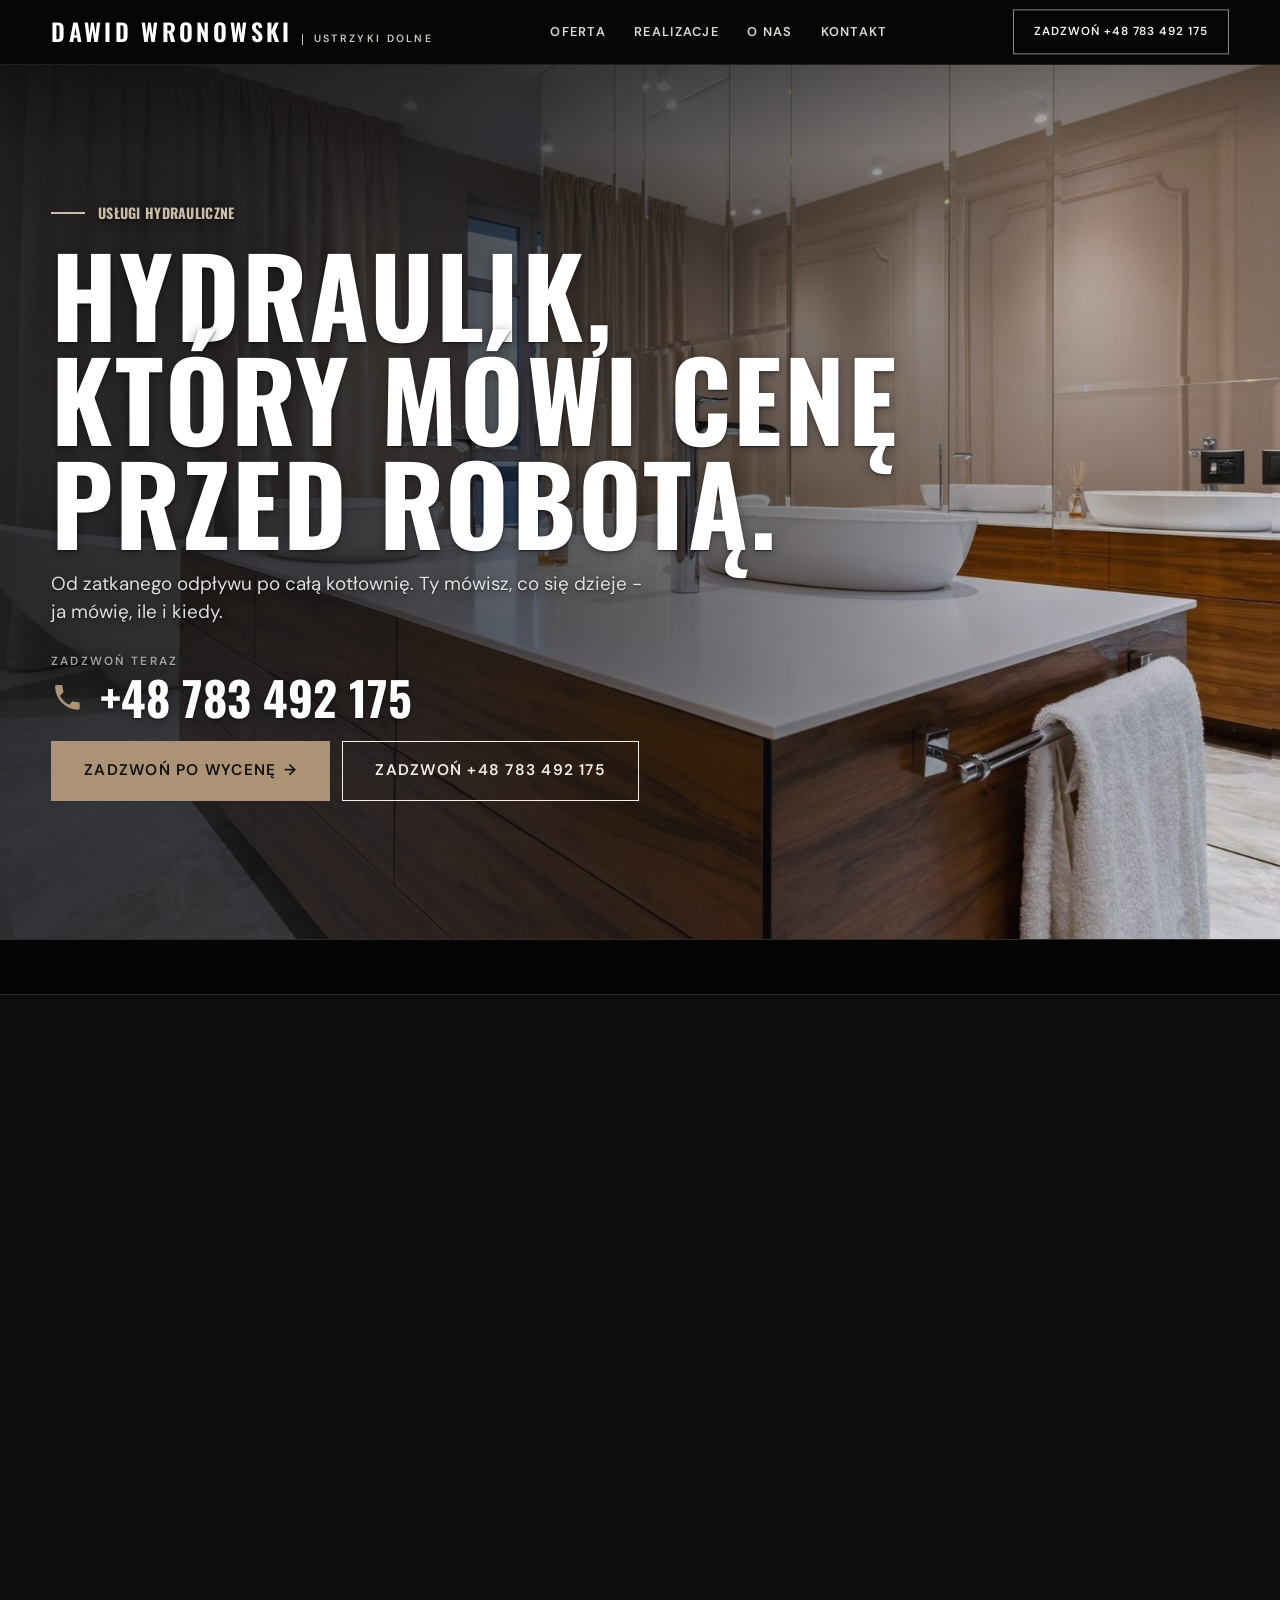
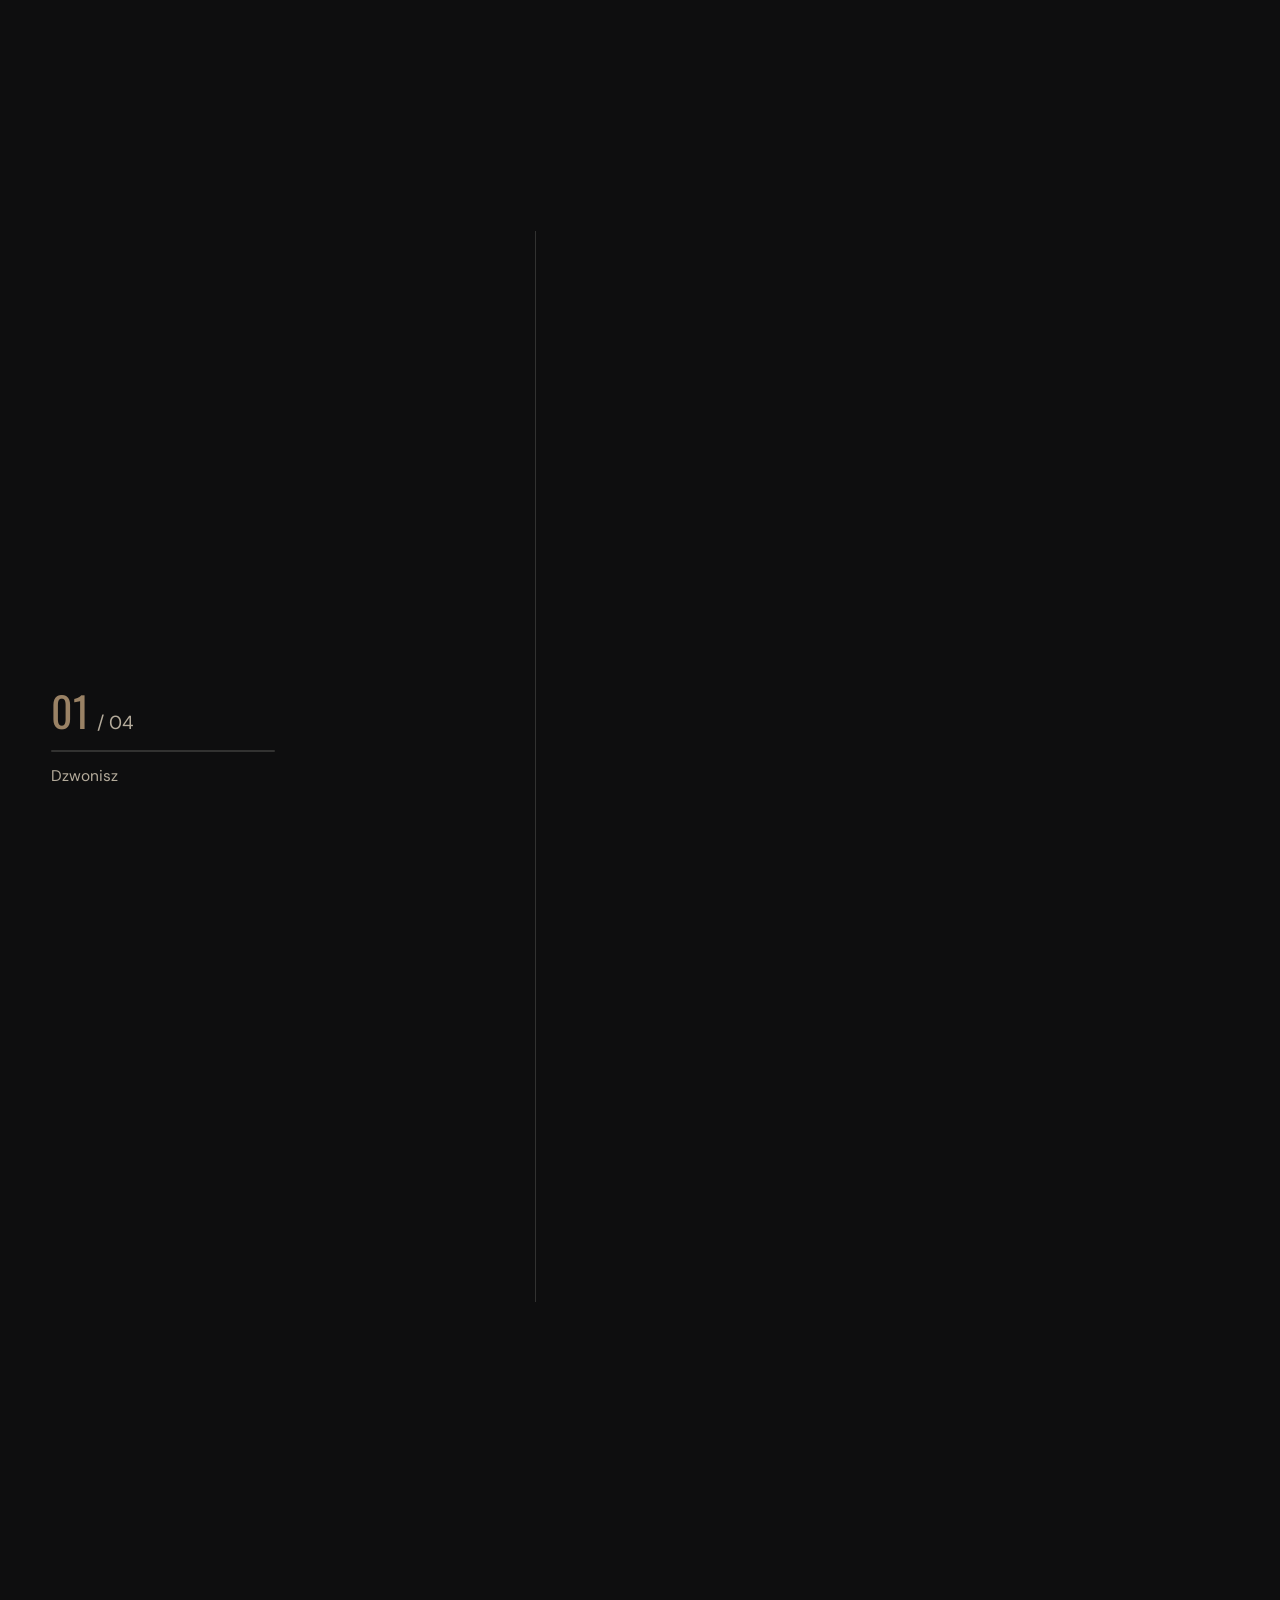
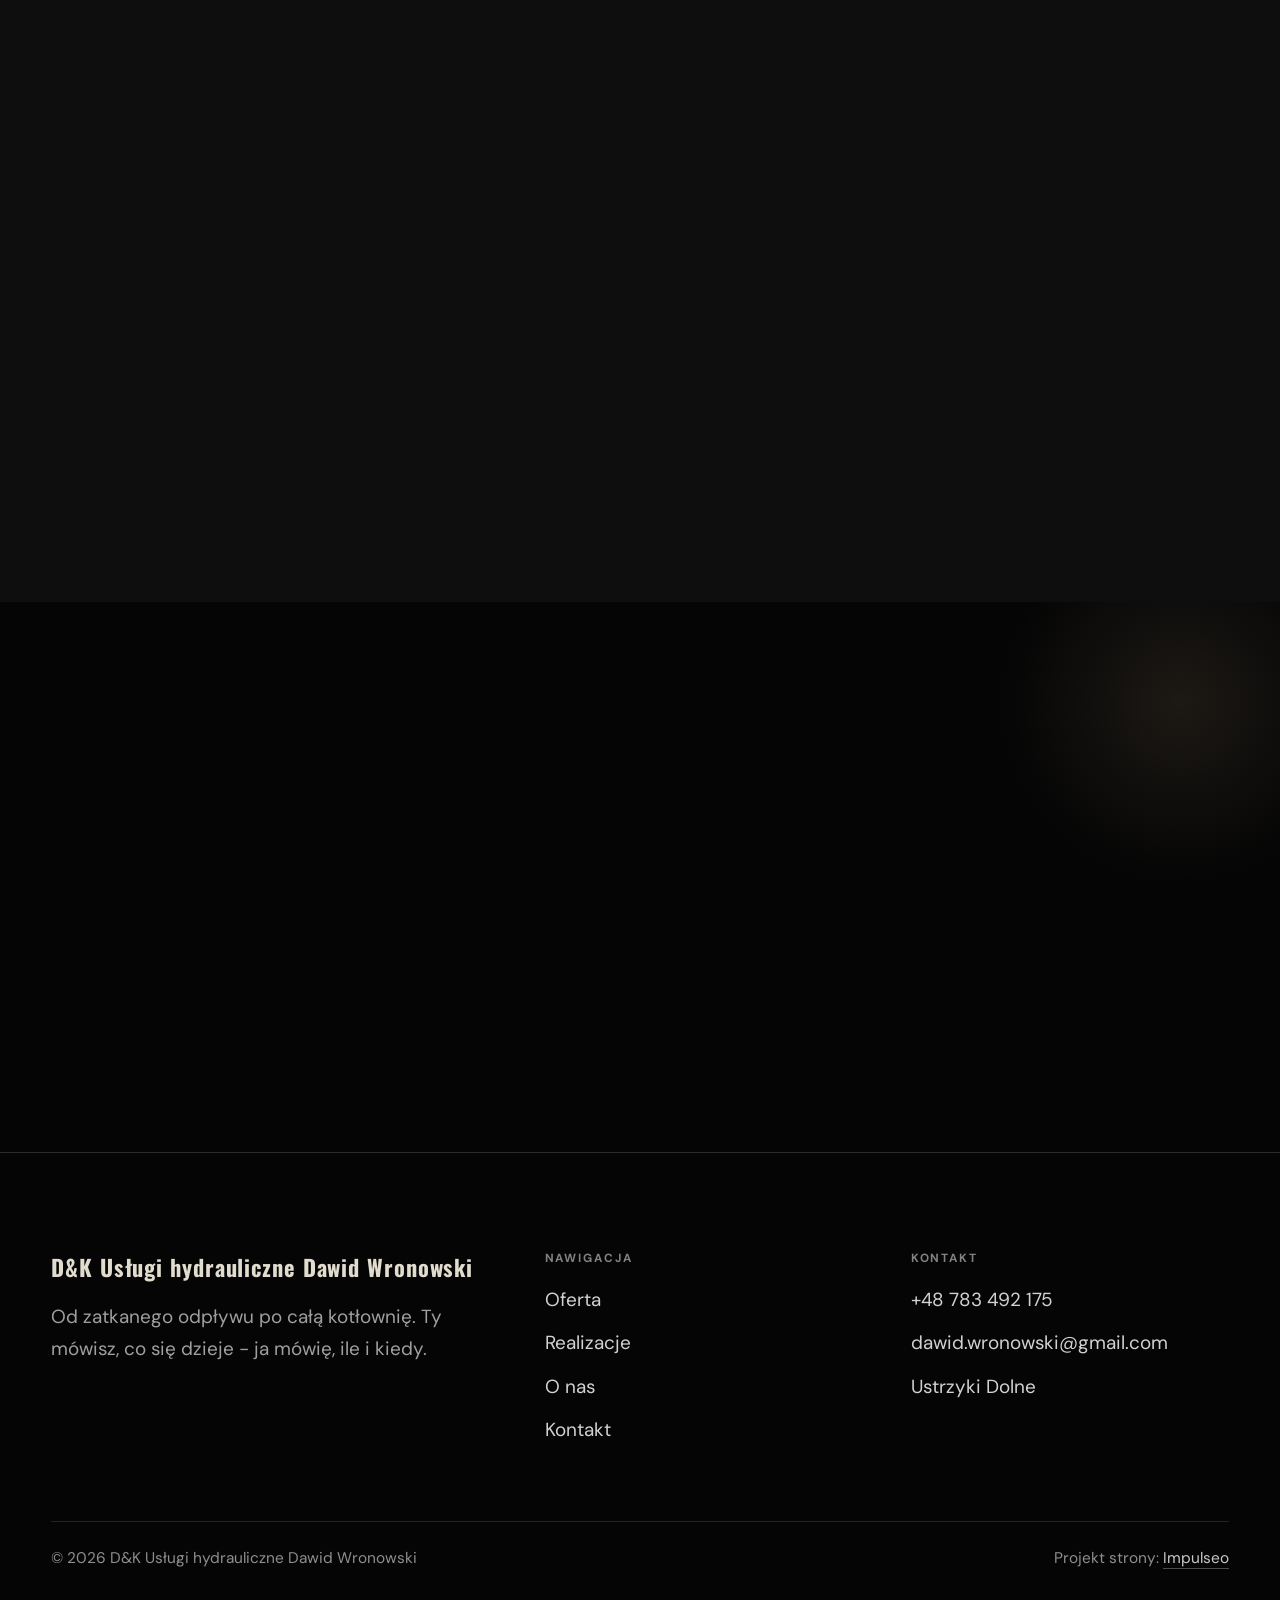
==== commit e86cb7bf: "[claude-edit][cmt:c69f4c89-a573-44bc-83d1-d357a764cb83] skórka czarny+beż jak klindworthroofing.com " ====
--- a/index.html
+++ b/index.html
@@ -20,8 +20,9 @@
 <script type="application/ld+json">{"@context": "https://schema.org", "@type": "Plumber", "name": "D&K Usługi hydrauliczne Dawid Wronowski", "telephone": "+48783492175", "image": "img/og.jpg", "areaServed": "Ustrzyki Dolne"}</script>
 <link rel="preconnect" href="https://fonts.googleapis.com">
 <link rel="preconnect" href="https://fonts.gstatic.com" crossorigin>
-<link href="https://fonts.googleapis.com/css2?family=Space+Grotesk:wght@500;600;700&family=DM+Sans:opsz,wght@9..40,400;9..40,500;9..40,600&display=swap" rel="stylesheet">
+<link href="https://fonts.googleapis.com/css2?family=Oswald:wght@500;600;700&family=Space+Grotesk:wght@500;600;700&family=DM+Sans:opsz,wght@9..40,400;9..40,500;9..40,600&display=swap" rel="stylesheet">
 <link rel="stylesheet" href="assets/styles.css?v=ddd3e418">
+<meta name="nb-deploy" content="38b975bb85a4">
 </head>
 <body>
 
--- a/assets/styles.css
+++ b/assets/styles.css
@@ -1856,3 +1856,47 @@
 .btn-accent{color:#fff}
 .nav .nav-links a.btn-accent{color:#fff}
 .btn-accent[data-accent-d],.cta-d .btn-accent{color:#fff}
+
+/* === SKÓRKA „CZARNY + BEŻ" (wzór: klindworthroofing.com, polecenie Szymona 10.11.2026) ===
+   Ciemne sekcje, ciepły beżowy akcent, wersalikowe nagłówki, jasna sekcja usług. Tokeny w OSTATNIM :root. */
+:root{
+  --paper:#0e0e0f; --paper-2:#161618; --paper-3:#1d1d20;
+  --ink:#f3eee5; --ink-soft:#e2dccf; --muted:#b4ab9b;
+  --line:rgba(243,238,229,.16);
+  --accent:#ac9376; --accent-d:#9a8265; --accent-soft:rgba(172,147,118,.14); --gold:#ac9376;
+  --accent-text:#cdb594; --dark:#050505;
+  --font-display:'Oswald','Space Grotesk',sans-serif;
+}
+body{background:var(--paper);color:var(--ink)}
+h1,h2,h3,.hf-title,.fu-name,.eyebrow,.hf-kicker{text-transform:uppercase;letter-spacing:.02em}
+h2{font-weight:600;font-size:clamp(2.4rem,1.6rem + 3.6vw,4.6rem);line-height:1.02}
+.btn-accent,.nav .nav-links a.btn-accent{background:var(--accent);color:#111;border-color:var(--accent);border-radius:0;text-transform:uppercase;letter-spacing:.08em;font-weight:600}
+.btn-accent:hover{background:#c4ad90}
+.btn-ghost,.btn-light{border-radius:0;text-transform:uppercase;letter-spacing:.08em;color:var(--ink);border-color:var(--ink)}
+.nav,.nav.is-stuck{background:#050505;border-bottom:1px solid var(--line)}
+.nav .brand .name{text-transform:uppercase;letter-spacing:.14em;color:#fff}
+.nav-links a{color:#e9e3d8}
+.hero-fach .hf-title{font-size:clamp(3rem,2rem + 6vw,7.4rem);line-height:.96;font-weight:700}
+.hero-fach .hf-inner{max-width:60rem}
+.fach-promise,.gateways-band,.proces,.obszar,.faq-klinika,section{background:var(--paper);color:var(--ink)}
+.fach-promise{background:#050505;border-block:1px solid var(--line)}
+.fp-row li{text-transform:uppercase;letter-spacing:.12em;color:var(--accent-text)}
+/* sekcja usług = jasny beż jak „Services" u wzoru */
+.fach-uslugi{background:#e9e1d3;color:#16130f}
+.fach-uslugi h2,.fach-uslugi .fu-name{color:#16130f}
+.fach-uslugi .head p,.fach-uslugi .fu-desc{color:#4a4338}
+.fach-uslugi .eyebrow{color:#6e5a3f}
+.fach-uslugi .fu-row{border-color:rgba(22,19,15,.2)}
+.fach-uslugi .fu-cta,.fach-uslugi .btn-ghost{color:#16130f;border-color:#16130f}
+.fach-uslugi .btn-ghost:hover{background:#16130f;color:#e9e1d3}
+.gateway .g-ttl{text-transform:uppercase;letter-spacing:.06em}
+img,.tile,.gateway,.obszar-mapa iframe{border-radius:0}
+.cta{background:#050505;text-align:center}
+.cta h2{font-size:clamp(2.6rem,1.8rem + 4.4vw,6rem)}
+.cta .btn-ghost-cta{font-family:var(--font-display);font-size:clamp(1.8rem,1.2rem + 3vw,3.6rem);border:0;letter-spacing:.04em;color:var(--accent-text);text-transform:none}
+footer{background:#050505;color:var(--ink-soft);border-top:1px solid var(--line)}
+footer a{color:var(--ink-soft)}
+details.faq-item{border-color:var(--line)}
+.stopklatka{display:none}
+.obszar-list li{background:transparent;color:var(--ink);border-color:var(--line)}
+.obszar-list li.is-home{background:var(--accent);color:#111;border-color:var(--accent)}
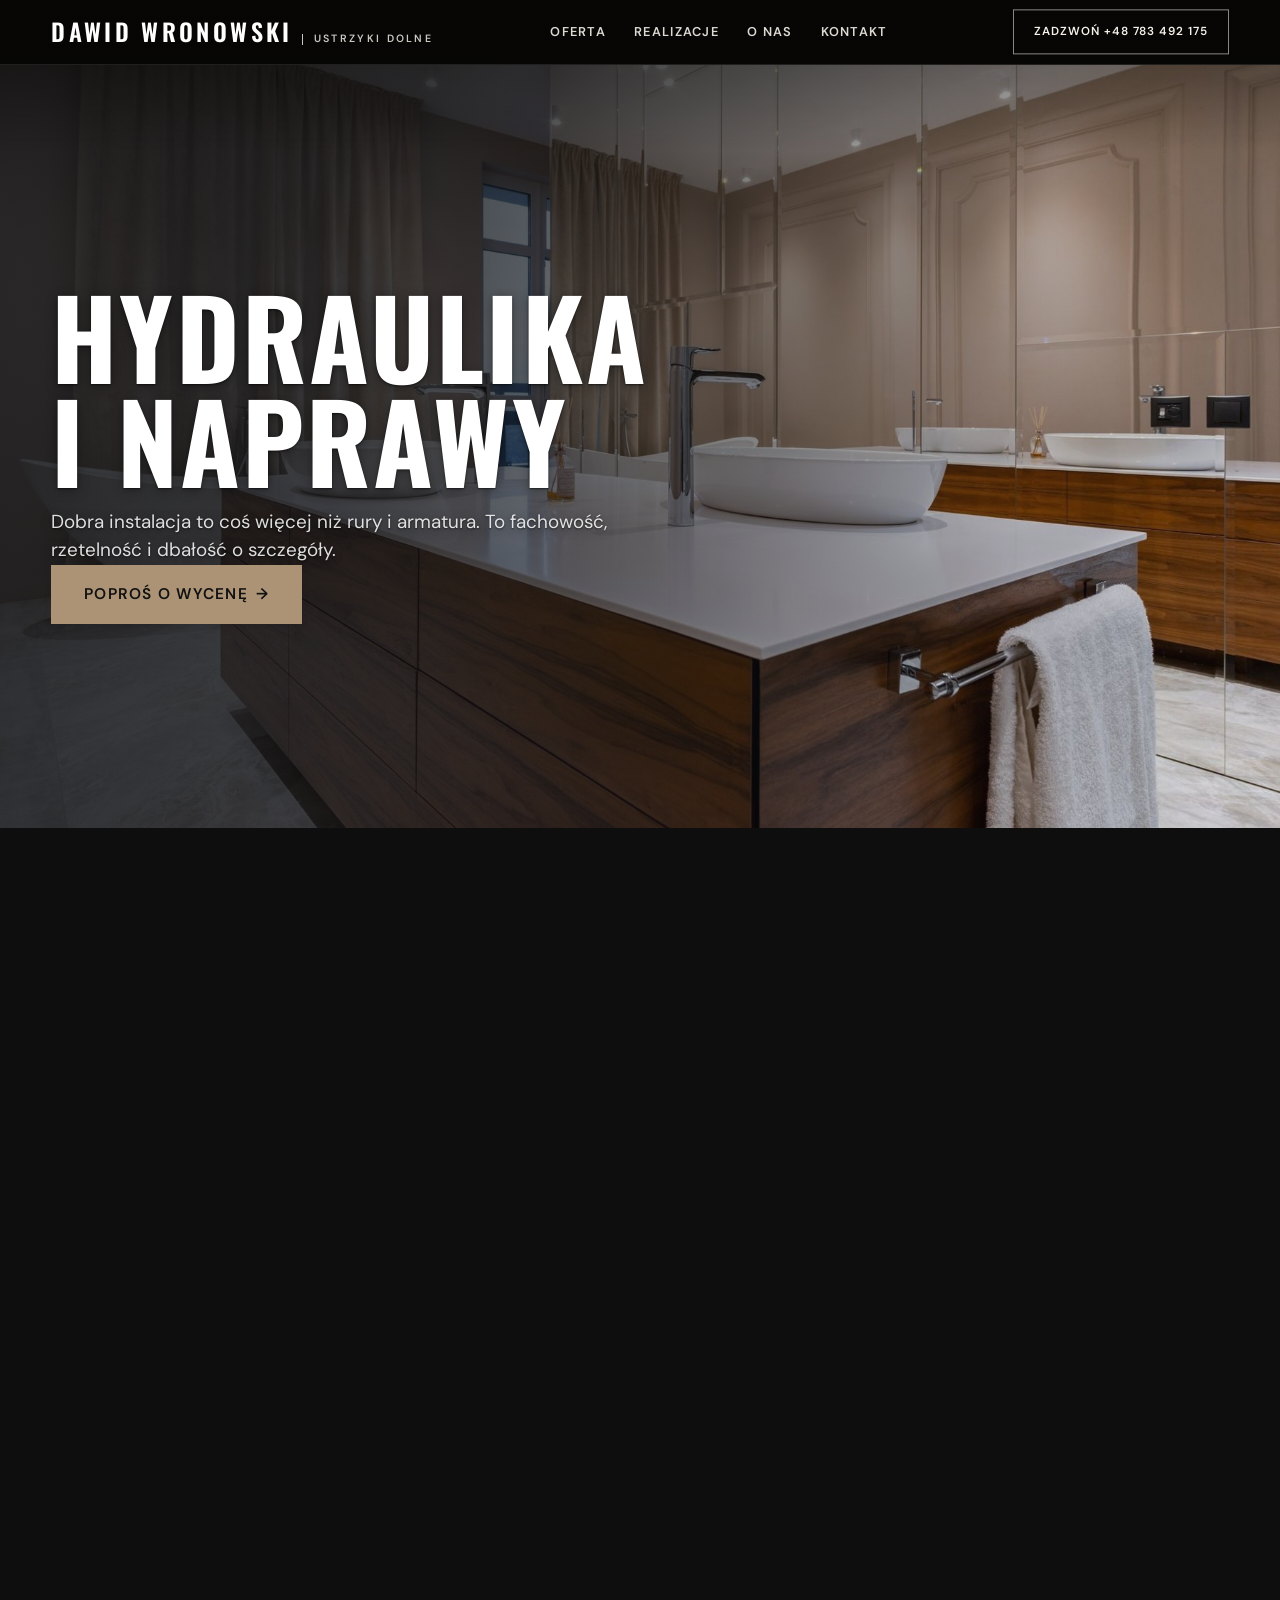
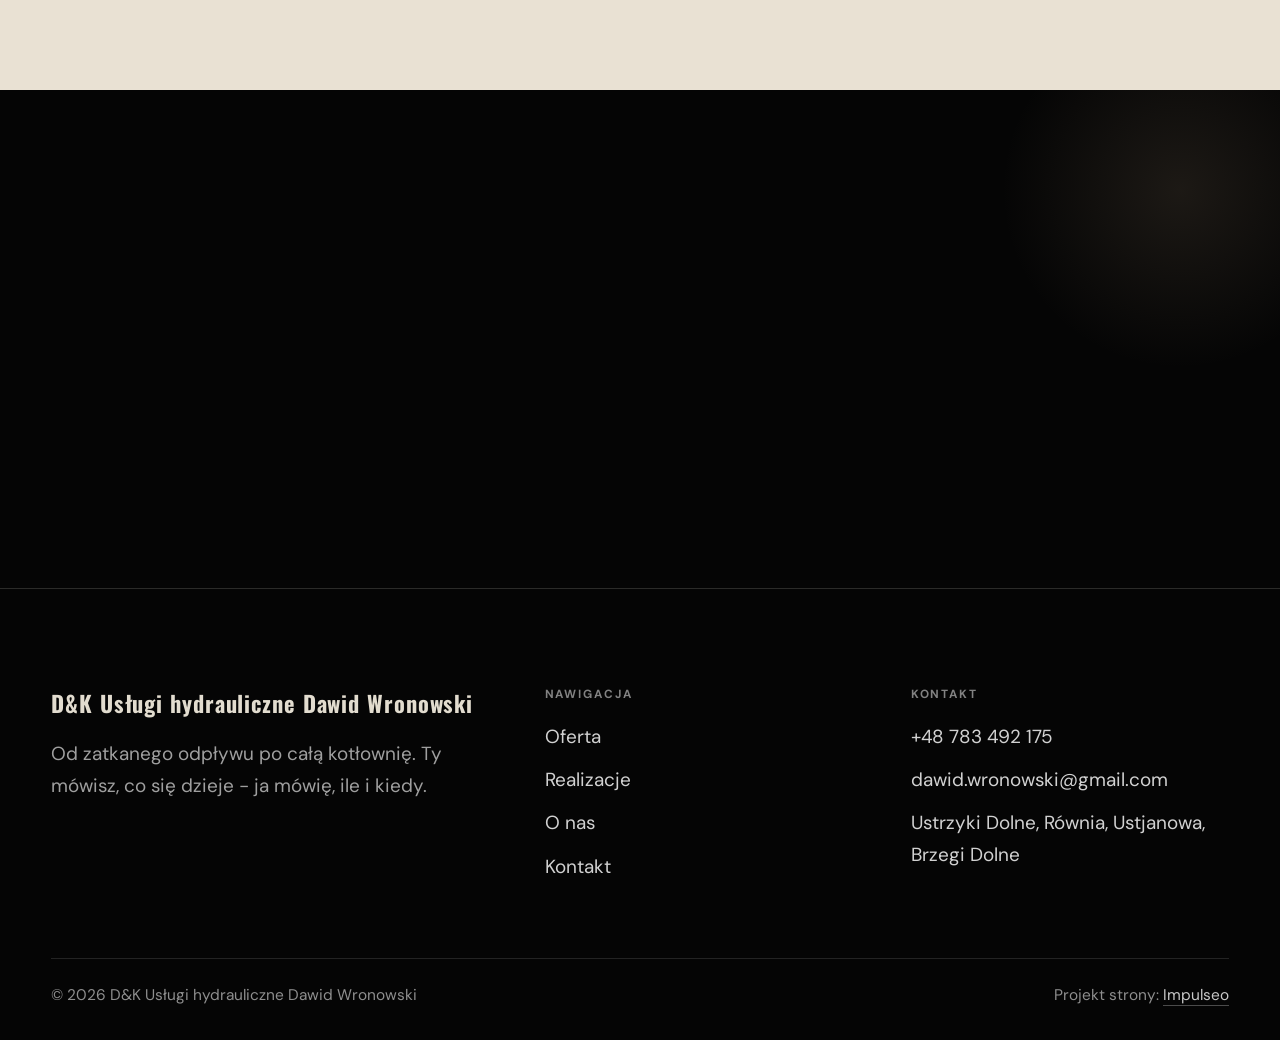
==== commit 49bb2b33: "[claude-edit][cmt:0c778de7-0f53-43b6-80d7-58a2df7d6246] strona główna w układzie klindworthroofing.c" ====
--- a/index.html
+++ b/index.html
@@ -21,7 +21,7 @@
 <link rel="preconnect" href="https://fonts.googleapis.com">
 <link rel="preconnect" href="https://fonts.gstatic.com" crossorigin>
 <link href="https://fonts.googleapis.com/css2?family=Oswald:wght@500;600;700&family=Space+Grotesk:wght@500;600;700&family=DM+Sans:opsz,wght@9..40,400;9..40,500;9..40,600&display=swap" rel="stylesheet">
-<link rel="stylesheet" href="assets/styles.css?v=ddd3e418">
+<link rel="stylesheet" href="assets/styles.css?v=20261110">
 <meta name="nb-deploy" content="38b975bb85a4">
 </head>
 <body>
@@ -42,131 +42,65 @@
 
 <main>
 <section class="hero-fach">
-  <img class="hf-photo" src="img/hero.jpg" fetchpriority="high" data-rotate="img/g12.jpg|img/g11.jpg" alt="D&amp;K Usługi hydrauliczne Dawid Wronowski" width="1800" height="1202">
+  <img class="hf-photo" src="img/hero.jpg" fetchpriority="high" alt="Nowoczesna łazienka z dwiema umywalkami i drewnianą szafką" width="1800" height="1202">
   <div class="hf-panel">
     <div class="hf-inner">
-      <span class="hf-kicker">Usługi hydrauliczne</span>
-      <h1 class="hf-title">Hydraulik, który mówi cenę przed robotą. <em></em></h1>
-      <p class="hf-lead">Od zatkanego odpływu po całą kotłownię. Ty mówisz, co się dzieje - ja mówię, ile i kiedy.</p>
-      <a class="hf-phone" href="tel:+48783492175"><span class="hf-phone-lab">Zadzwoń teraz</span><span class="hf-phone-num"><svg class="ico-tel" width="16" height="16" viewBox="0 0 24 24" fill="none" aria-hidden="true"><path d="M6.6 10.8a15.5 15.5 0 0 0 6.6 6.6l2.2-2.2a1 1 0 0 1 1-.24 11.4 11.4 0 0 0 3.6.58 1 1 0 0 1 1 1V20a1 1 0 0 1-1 1A17 17 0 0 1 3 4a1 1 0 0 1 1-1h3.5a1 1 0 0 1 1 1c0 1.25.2 2.46.58 3.6a1 1 0 0 1-.25 1l-2.23 2.2Z" fill="currentColor"/></svg> +48 783 492 175</span></a>
+      <h1 class="hf-title">Hydraulika i naprawy</h1>
+      <p class="hf-lead">Dobra instalacja to coś więcej niż rury i armatura. To fachowość, rzetelność i dbałość o szczegóły.</p>
       <div class="hf-actions">
-        <a href="kontakt.html" class="btn btn-accent">Zadzwoń po wycenę <span class="arr">→</span></a>
-        <a href="tel:+48783492175" class="btn btn-ghost hf-ghost">Zadzwoń +48 783 492 175</a>
+        <a href="kontakt.html" class="btn btn-accent">Poproś o wycenę <span class="arr">→</span></a>
       </div>
     </div>
   </div>
 </section>
-<section class="fach-promise">
+<section class="kw-what">
   <div class="wrap">
-    <ul class="fp-row reveal"><li>Bezpłatna wycena</li><li>Dojazd: Ustrzyki Dolne i okolice</li><li>Gwarancja na robociznę</li></ul>
-  </div>
-</section>
-<section class="gateways-band">
-  <div class="wrap">
-    <div class="gateways">
-      <a href="oferta.html" class="gateway reveal"><img src="img/g1.jpg" alt="Awarie i przecieki" loading="lazy" width="1200" height="801" decoding="async"><span class="g-ttl">Awarie i przecieki</span></a>
-      <a href="oferta.html" class="gateway reveal"><img src="img/g2.jpg" alt="Udrażnianie rur i kanalizacji" loading="lazy" width="1880" height="1255" decoding="async"><span class="g-ttl">Udrażnianie rur i kanalizacji</span></a>
-      <a href="oferta.html" class="gateway reveal"><img src="img/g3.jpg" alt="Wymiana i montaż kotłów" loading="lazy" width="1200" height="801" decoding="async"><span class="g-ttl">Wymiana i montaż kotłów</span></a>
+    <div class="head reveal">
+      <h2>Co robimy</h2>
+      <p>Hydraulika w Ustrzykach Dolnych i okolicy: od awarii w środku nocy po kompletną łazienkę czy kotłownię. Cenę znasz przed robotą.</p>
+    </div>
+    <div class="kw-two">
+      <a href="oferta.html" class="kw-card reveal"><img src="img/g9.jpg" alt="Łazienka z wolnostojącą wanną i niebieskimi płytkami" loading="lazy" width="1880" height="1253" decoding="async"><span class="kw-ttl">Łazienki i instalacje<small>Dopasowane do wnętrza.</small></span></a>
+      <a href="oferta.html" class="kw-card reveal"><img src="img/g7.jpg" alt="Kotłownia z zasobnikiem i pompą ciepła" loading="lazy" width="1200" height="801" decoding="async"><span class="kw-ttl">Kotłownie i ogrzewanie<small>Ciepło, na którym możesz polegać.</small></span></a>
     </div>
   </div>
 </section>
-<section class="proces proces-os fachowcy">
-  <div class="wrap proc-grid">
-    <div class="proc-side">
-      <div class="head reveal">
-        <span class="eyebrow">Jak pracujemy</span>
-        <h2>Wiesz, na czym stoisz - na każdym etapie</h2>
-        <p>Od pierwszego telefonu do odbioru roboty - krok po kroku.</p>
-      </div>
-      <div class="proc-count" aria-hidden="true"><span class="pc-cur">01</span><span class="pc-all">/ 04</span></div>
-      <div class="proc-bar" aria-hidden="true"><i></i></div>
-      <p class="proc-now" aria-hidden="true">Dzwonisz</p>
+<section class="kw-work">
+  <div class="wrap">
+    <div class="head reveal"><h2>Realizacje</h2></div>
+    <div class="kw-three">
+      <a href="realizacje.html" class="kw-card reveal"><img src="img/g1.jpg" alt="Łazienka z kabiną walk-in i wanną" loading="lazy" width="1200" height="801" decoding="async"><span class="kw-ttl">Łazienka z prysznicem i wanną</span></a>
+      <a href="realizacje.html" class="kw-card reveal"><img src="img/g5.jpg" alt="Prysznic walk-in w marmurowych płytkach" loading="lazy" width="1880" height="1254" decoding="async"><span class="kw-ttl">Prysznic walk-in</span></a>
+      <a href="realizacje.html" class="kw-card reveal"><img src="img/g10.jpg" alt="Łazienka w kamieniu z wanną i kabiną" loading="lazy" width="1880" height="1253" decoding="async"><span class="kw-ttl">Łazienka w kamieniu</span></a>
     </div>
-    <ol class="proces-line">
-      <li class="reveal"><span class="pno">01</span><h3>Dzwonisz</h3><p>Telefon albo zdjęcie awarii. Po minucie rozmowy wiesz, czy przyjadę i kiedy.</p></li>
-      <li class="reveal"><span class="pno">02</span><h3>Znasz cenę</h3><p>Drobne rzeczy wyceniam przez telefon, większe po obejrzeniu na miejscu. Cena ustalona przed robotą już nie rośnie.</p></li>
-      <li class="reveal"><span class="pno">03</span><h3>Robota</h3><p>Stare części pokazuję, nie wyrzucam po cichu - widzisz, co było zużyte i co wymieniłem.</p></li>
-      <li class="reveal"><span class="pno">04</span><h3>Odbiór i gwarancja</h3><p>Na wykonaną robotę dostajesz gwarancję i jasny rachunek - jak coś nie gra, wracam i poprawiam.</p></li>
-    </ol>
+    <div class="kw-more reveal"><a href="realizacje.html" class="btn btn-ghost">Nasze realizacje <span class="arr">→</span></a></div>
   </div>
 </section>
-<section>
+<section class="kw-svc fach-uslugi">
   <div class="wrap">
     <div class="head reveal">
-      <span class="eyebrow">Realizacje</span>
-      <h2>Zdjęcia z montaży</h2>
-      <p>Łazienki, kotłownie, instalacje wod-kan i ogrzewanie - taki zakres prac wykonuję na co dzień.</p>
+      <h2>Usługi</h2>
+      <p>Prowadzę Cię od pierwszego telefonu do odbioru gotowej roboty.</p>
     </div>
-    <div class="gallery">
-      <div class="tile t-two3 reveal"><img src="img/g4.jpg" alt="D&amp;K Usługi hydrauliczne Dawid Wronowski" loading="lazy" width="1880" height="1255" decoding="async"></div>
-      <div class="tile t-third reveal"><img src="img/g5.jpg" alt="D&amp;K Usługi hydrauliczne Dawid Wronowski" loading="lazy" width="1880" height="1254" decoding="async"></div>
-      <div class="tile t-third reveal"><img src="img/g6.jpg" alt="D&amp;K Usługi hydrauliczne Dawid Wronowski" loading="lazy" width="1623" height="1300" decoding="async"></div>
-      <div class="tile t-third reveal"><img src="img/g7.jpg" alt="D&amp;K Usługi hydrauliczne Dawid Wronowski" loading="lazy" width="1880" height="1253" decoding="async"></div>
-      <div class="tile t-third reveal"><img src="img/g8.jpg" alt="D&amp;K Usługi hydrauliczne Dawid Wronowski" loading="lazy" width="1600" height="1068" decoding="async"></div>
+    <div class="kw-three">
+      <article class="kw-s reveal"><img src="img/about.jpg" alt="Hydraulik łączy rury w instalacji" loading="lazy" width="1880" height="1253" decoding="async"><h3>Awarie i przecieki</h3><p>Woda tam, gdzie nie powinna? Zakręć główny zawór i daj znać, przyjadę możliwie najszybciej.</p><a class="fu-cta" href="kontakt.html">Wycena <span class="arr">→</span></a></article>
+      <article class="kw-s reveal"><img src="img/g6.jpg" alt="Łazienka z kabiną prysznicową i umywalką nablatową" loading="lazy" width="1623" height="1300" decoding="async"><h3>Montaż łazienek</h3><p>Wanna, kabina, umywalka, WC i baterie: wypoziomowane, uszczelnione i sprawdzone pod ciśnieniem.</p><a class="fu-cta" href="oferta.html">Oferta <span class="arr">→</span></a></article>
+      <article class="kw-s reveal"><img src="img/g12.jpg" alt="Bateria i umywalka podblatowa" loading="lazy" width="1600" height="1068" decoding="async"><h3>Instalacje i ogrzewanie</h3><p>Wod-kan, centralne ogrzewanie i wymiana kotłów, z próbą szczelności przed odbiorem.</p><a class="fu-cta" href="oferta.html">Oferta <span class="arr">→</span></a></article>
     </div>
-    <div style="margin-top:var(--space-7)" class="reveal"><a href="realizacje.html" class="btn btn-accent">Pełna galeria <span class="arr">→</span></a></div>
-  </div>
-</section>
-<section class="fach-uslugi">
-  <div class="wrap">
-    <div class="head reveal">
-      <span class="eyebrow">Oferta</span>
-      <h2>Zakres robót</h2>
-      <p>Prace, które wykonuję regularnie. Cenę podaję przed rozpoczęciem.</p>
-    </div>
-    <ul class="fu-list">
-      <li class="fu-row reveal"><div class="fu-name">Awarie i przecieki</div><div class="fu-desc">Woda leje się tam, gdzie nie powinna? Zakręć główny zawór i dzwoń.</div><a class="fu-cta" href="kontakt.html">Wycena <span class="arr">→</span></a></li>
-      <li class="fu-row reveal"><div class="fu-name">Udrażnianie rur i kanalizacji</div><div class="fu-desc">Zatkany zlew, brodzik albo WC to zwykle robota na jedną wizytę. Sprawdzam, gdzie siedzi zator, i dobieram narzędzie do rury, a nie odwrotnie - czasem wystarczy rozebrać i wyczyścić syfon.</div><a class="fu-cta" href="kontakt.html">Wycena <span class="arr">→</span></a></li>
-      <li class="fu-row reveal"><div class="fu-name">Wymiana i montaż kotłów</div><div class="fu-desc">Stary kocioł bierze coraz więcej gazu albo wysiada w największy mróz? Wymieniam kotły na kondensacyjne i podłączam je tak, żeby odbiór przeszedł bez poprawek.</div><a class="fu-cta" href="kontakt.html">Wycena <span class="arr">→</span></a></li>
-      <li class="fu-row reveal"><div class="fu-name">Instalacje wod-kan</div><div class="fu-desc">Budujesz dom albo robisz generalny remont? Rozprowadzam wodę i kanalizację od podstaw: podejścia, piony i próba szczelności pod ciśnieniem, zanim cokolwiek zniknie pod płytkami.</div><a class="fu-cta" href="kontakt.html">Wycena <span class="arr">→</span></a></li>
-      <li class="fu-row reveal"><div class="fu-name">Montaż łazienek</div><div class="fu-desc">Płytki położone i łazienka czeka na finał? Podłączam wannę, kabinę, umywalkę, WC, baterie i pralkę - wszystko wypoziomowane, uszczelnione i sprawdzone pod ciśnieniem, zanim oddam robotę.</div><a class="fu-cta" href="kontakt.html">Wycena <span class="arr">→</span></a></li>
-      <li class="fu-row reveal"><div class="fu-name">Centralne ogrzewanie i grzejniki</div><div class="fu-desc">Rozprowadzam centralne ogrzewanie w nowych domach i wymieniam stare piony w remontowanych.</div><a class="fu-cta" href="kontakt.html">Wycena <span class="arr">→</span></a></li>
-    </ul>
-    <div style="margin-top:var(--space-7)" class="reveal"><a href="oferta.html" class="btn btn-ghost">Pełna oferta <span class="arr">→</span></a></div>
   </div>
 </section>
 <section class="stopklatka" aria-hidden="true">
-  <div class="stk-bg" style="background-image:url(img/about.jpg)"></div>
-</section>
-<section class="obszar">
-  <div class="wrap">
-    <div class="head center reveal">
-      <span class="eyebrow">Obszar działania</span>
-      <h2>Dojeżdżam do Ciebie</h2>
-    </div>
-    <p class="obszar-txt reveal" style="text-align:center;max-width:60ch;margin:0 auto 1.4rem">Najczęściej pracuję w Ustrzykach Dolnych i okolicznych wsiach: w Równi, Ustjanowej i Brzegach Dolnych. Sąsiednie miejscowości też - wystarczy zapytać przy telefonie.</p>
-    <ul class="obszar-list reveal"><li class="is-home">Ustrzyki Dolne</li><li>+ okolice</li></ul>
-    <div class="obszar-mapa reveal" style="margin-top:var(--space-7)">
-      <iframe title="Obszar działania - Ustrzyki Dolne i okolice" src="https://maps.google.com/maps?q=D%26K%20Kompleksowe%20us%C5%82ugi%20hydrauliczne%20Dawid%20Wronowski%20Ustrzyki%20Dolne&amp;z=11&amp;output=embed" loading="lazy" referrerpolicy="no-referrer-when-downgrade" style="width:100%;height:clamp(280px,38vh,420px);border:0;display:block;border-radius:var(--r-md)"></iframe>
-    </div>
-  </div>
-</section>
-<section class="faq-klinika">
-  <div class="wrap">
-    <div class="head center reveal">
-      <span class="eyebrow">Częste pytania</span>
-      <h2>Dobrze wiedzieć</h2>
-    </div>
-    <div class="faq-list">
-      <details class="faq-item reveal"><summary>Ile to będzie kosztowało?</summary><p>Zależy, co się dzieje - dlatego wypytuję przez telefon i od razu podaję widełki. Ostateczną cenę znasz przed robotą, nie po niej.</p></details>
-      <details class="faq-item reveal"><summary>Czy wycena jest płatna?</summary><p>Za obejrzenie i wycenę nie biorę pieniędzy. Płacisz za robotę, nie za rozmowę o niej.</p></details>
-      <details class="faq-item reveal"><summary>Jak szybko przyjedziesz?</summary><p>Przy zalaniu liczy się każda godzina, więc przy awarii przestawiam grafik. Prace planowane umawiamy z kilkudniowym wyprzedzeniem.</p></details>
-      <details class="faq-item reveal"><summary>Czy dostanę fakturę?</summary><p>Tak, na firmę albo na osobę prywatną. Dokument dostajesz od razu, a nie „wyślę później”.</p></details>
-      <details class="faq-item reveal"><summary>Dojedziesz do mnie?</summary><p>Granicę wyznacza kalendarz, nie mapa. Przy większej robocie dojeżdżam dalej - zapytaj.</p></details>
-      <details class="faq-item reveal"><summary>Co, jeśli po naprawie coś dalej nie gra?</summary><p>Wracam i sprawdzam. Moja wina - poprawiam za darmo; wyszło coś nowego - mówię wprost, co i za ile.</p></details>
-    </div>
-  </div>
+  <div class="stk-bg" style="background-image:url(img/g4.jpg)"></div>
 </section>
 <section class="cta">
   <div class="wrap">
     <div class="reveal">
-      <span class="eyebrow">Współpraca</span>
-      <h2>Potrzebujesz fachowca? Wycenimy za darmo.</h2>
-      <p>Zadzwoń, umówimy termin oględzin. Cenę poznasz przed robotą, nie po niej.</p>
+      <h2>Pracujmy razem</h2>
+      <p>Zadzwoń, umówimy termin oględzin. Wycena jest bezpłatna.</p>
     </div>
     <div class="cta-actions reveal">
-      <a href="kontakt.html" class="btn btn-light">Zadzwoń po wycenę <span class="arr">→</span></a>
       <a href="tel:+48783492175" class="btn btn-ghost btn-ghost-cta">+48 783 492 175</a>
+      <a href="kontakt.html" class="btn btn-accent">Umów oględziny</a>
     </div>
   </div>
 </section>
@@ -190,7 +124,7 @@
         <h4>Kontakt</h4>
         <a href="tel:+48783492175">+48 783 492 175</a>
         <a href="mailto:dawid.wronowski@gmail.com">dawid.wronowski@gmail.com</a>
-        <p>Ustrzyki Dolne</p>
+        <p>Ustrzyki Dolne, Równia, Ustjanowa, Brzegi Dolne</p>
       </div>
     </div>
     <div class="foot-bot">
--- a/assets/styles.css
+++ b/assets/styles.css
@@ -1900,3 +1900,23 @@
 .stopklatka{display:none}
 .obszar-list li{background:transparent;color:var(--ink);border-color:var(--line)}
 .obszar-list li.is-home{background:var(--accent);color:#111;border-color:var(--accent)}
+
+/* === UKŁAD STRONY GŁÓWNEJ WG WZORU klindworthroofing.com (Szymon 10.11.2026): hero z jednym CTA, Co robimy x2, Realizacje x3, Usługi x3, wezwanie do telefonu === */
+.kw-what,.kw-work{padding-block:clamp(3rem,6vw,6rem)}
+.kw-what .head,.kw-work .head,.kw-svc .head{text-align:center;margin-inline:auto;max-width:48rem}
+.kw-two{display:grid;grid-template-columns:repeat(2,1fr);gap:var(--space-4);margin-top:var(--space-7)}
+.kw-three{display:grid;grid-template-columns:repeat(3,1fr);gap:var(--space-4);margin-top:var(--space-7)}
+.kw-card{position:relative;display:block;overflow:hidden;aspect-ratio:4/3}
+.kw-three .kw-card{aspect-ratio:1/1}
+.kw-card img{width:100%;height:100%;object-fit:cover;transition:transform 1.4s ease}
+.kw-card:hover img{transform:scale(1.05)}
+.kw-card::after{content:"";position:absolute;inset:0;background:linear-gradient(180deg,transparent 45%,rgba(5,5,5,.82))}
+.kw-ttl{position:absolute;left:0;right:0;bottom:0;z-index:2;padding:var(--space-5);color:#fff;font-family:var(--font-display);font-size:clamp(1.3rem,1rem + 1.2vw,2rem);text-transform:uppercase;letter-spacing:.05em;line-height:1.1}
+.kw-ttl small{display:block;font-family:var(--font-body);font-size:var(--text-sm);text-transform:none;letter-spacing:.02em;opacity:.85;margin-top:6px}
+.kw-more{text-align:center;margin-top:var(--space-7)}
+.kw-svc{padding-block:clamp(3rem,6vw,6rem)}
+.kw-s img{width:100%;aspect-ratio:4/3;object-fit:cover;display:block}
+.kw-s h3{margin:var(--space-4) 0 var(--space-2);color:#16130f;font-size:1.5rem}
+.kw-s p{color:#4a4338;margin:0 0 var(--space-3)}
+.kw-svc .kw-three{margin-top:var(--space-7)}
+@media(max-width:760px){.kw-two,.kw-three{grid-template-columns:1fr}.kw-three .kw-card{aspect-ratio:16/10}}
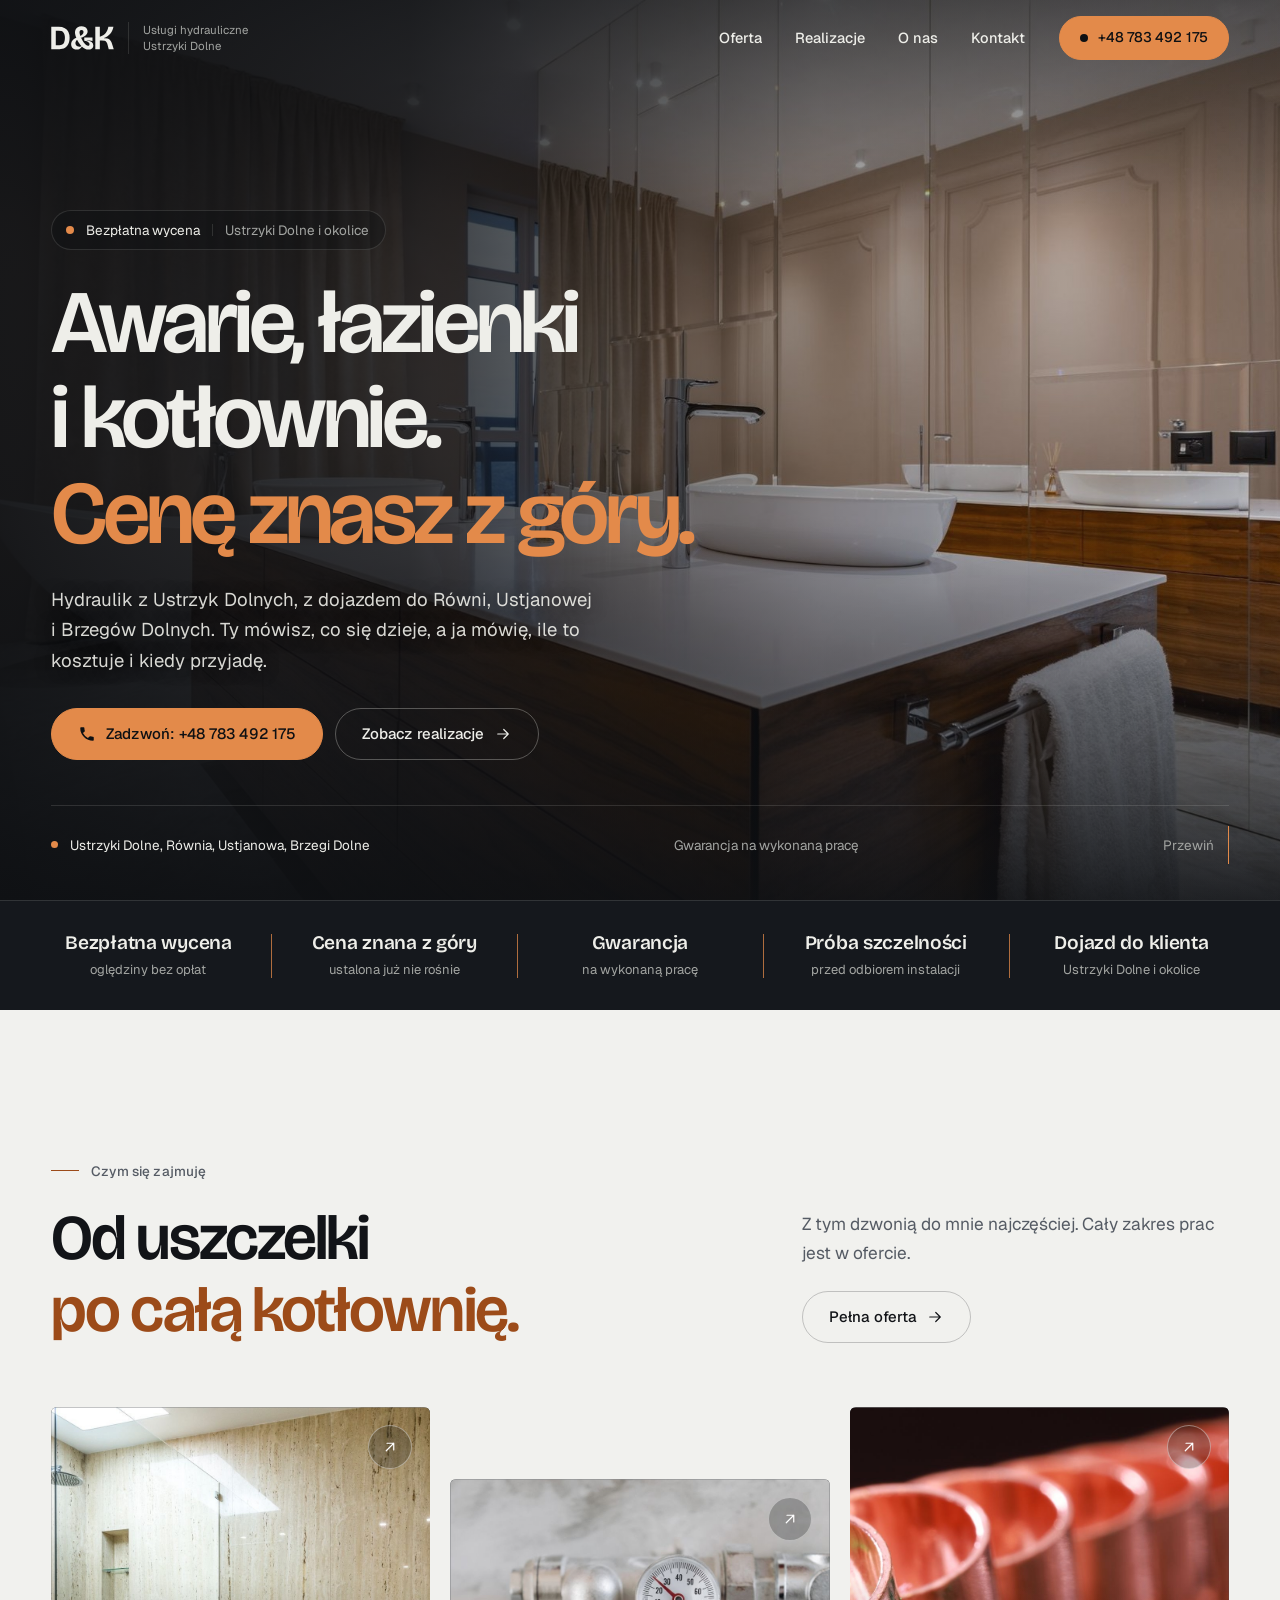
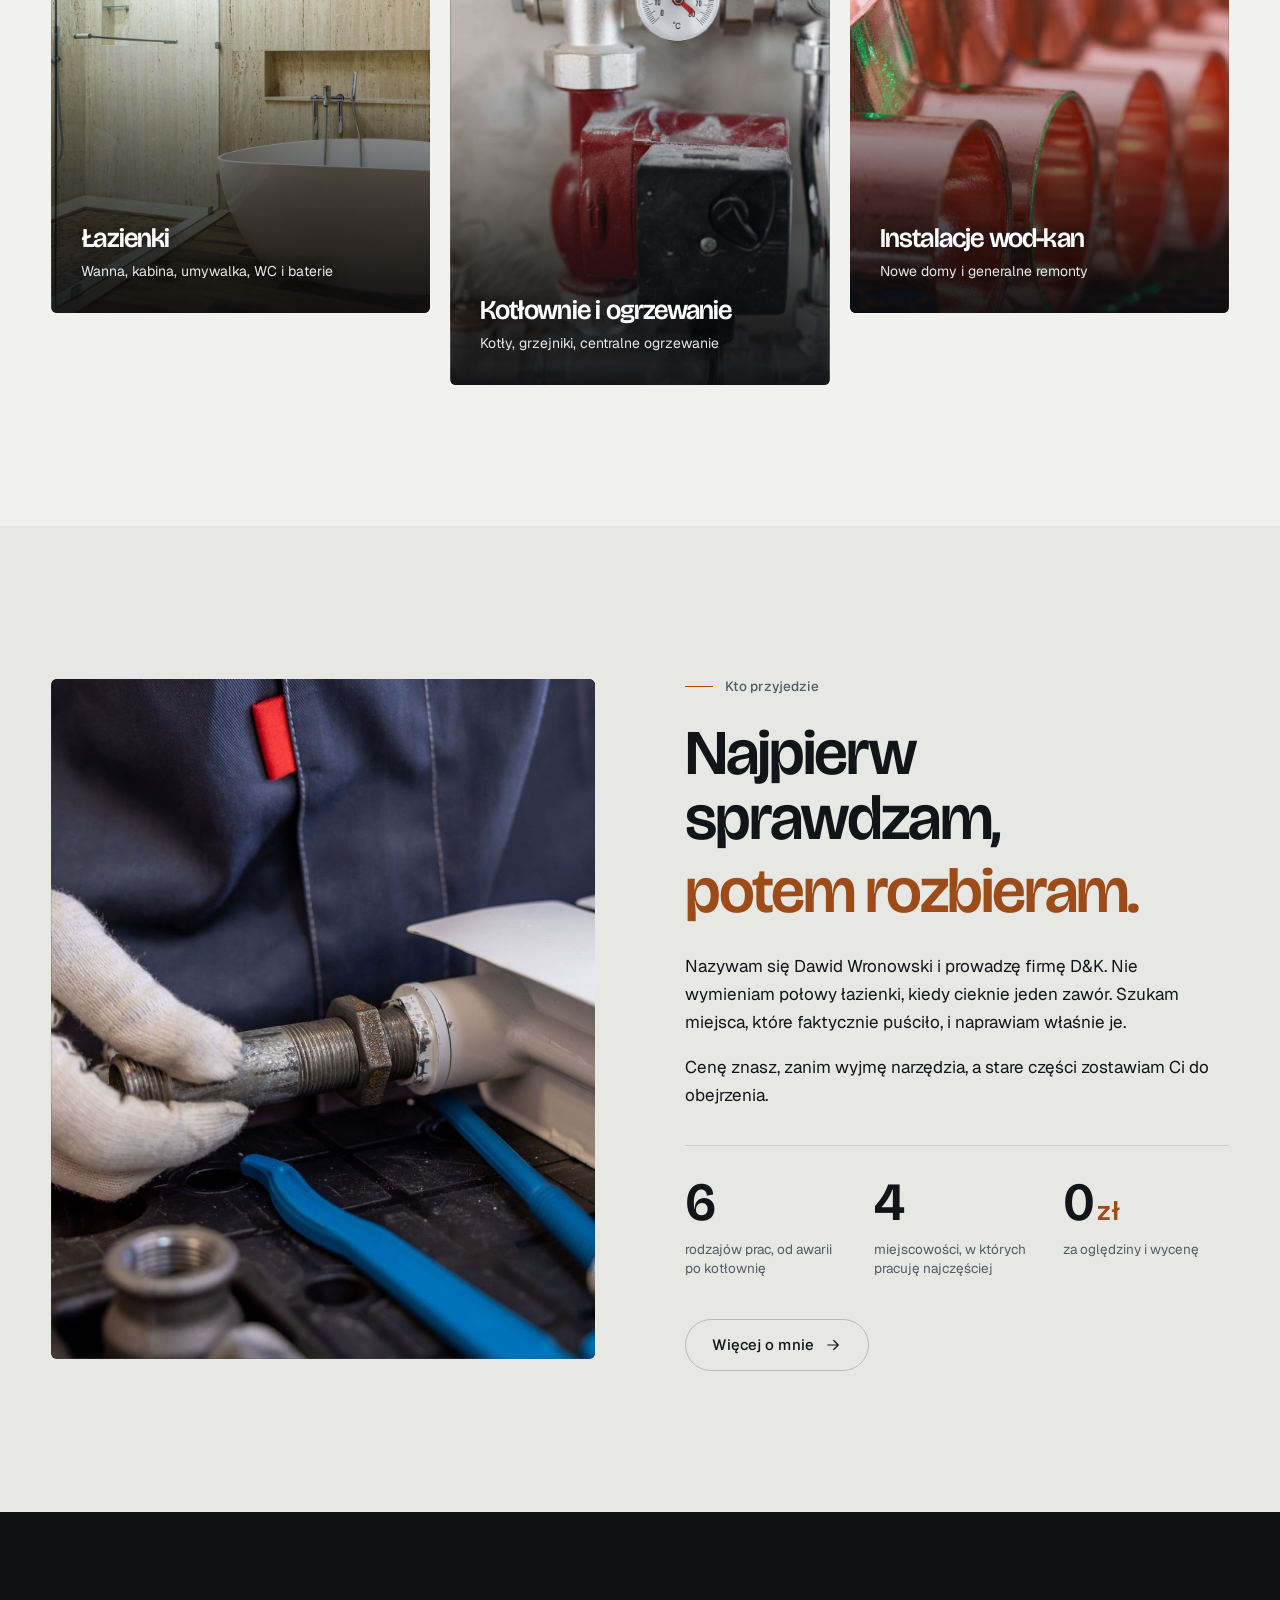
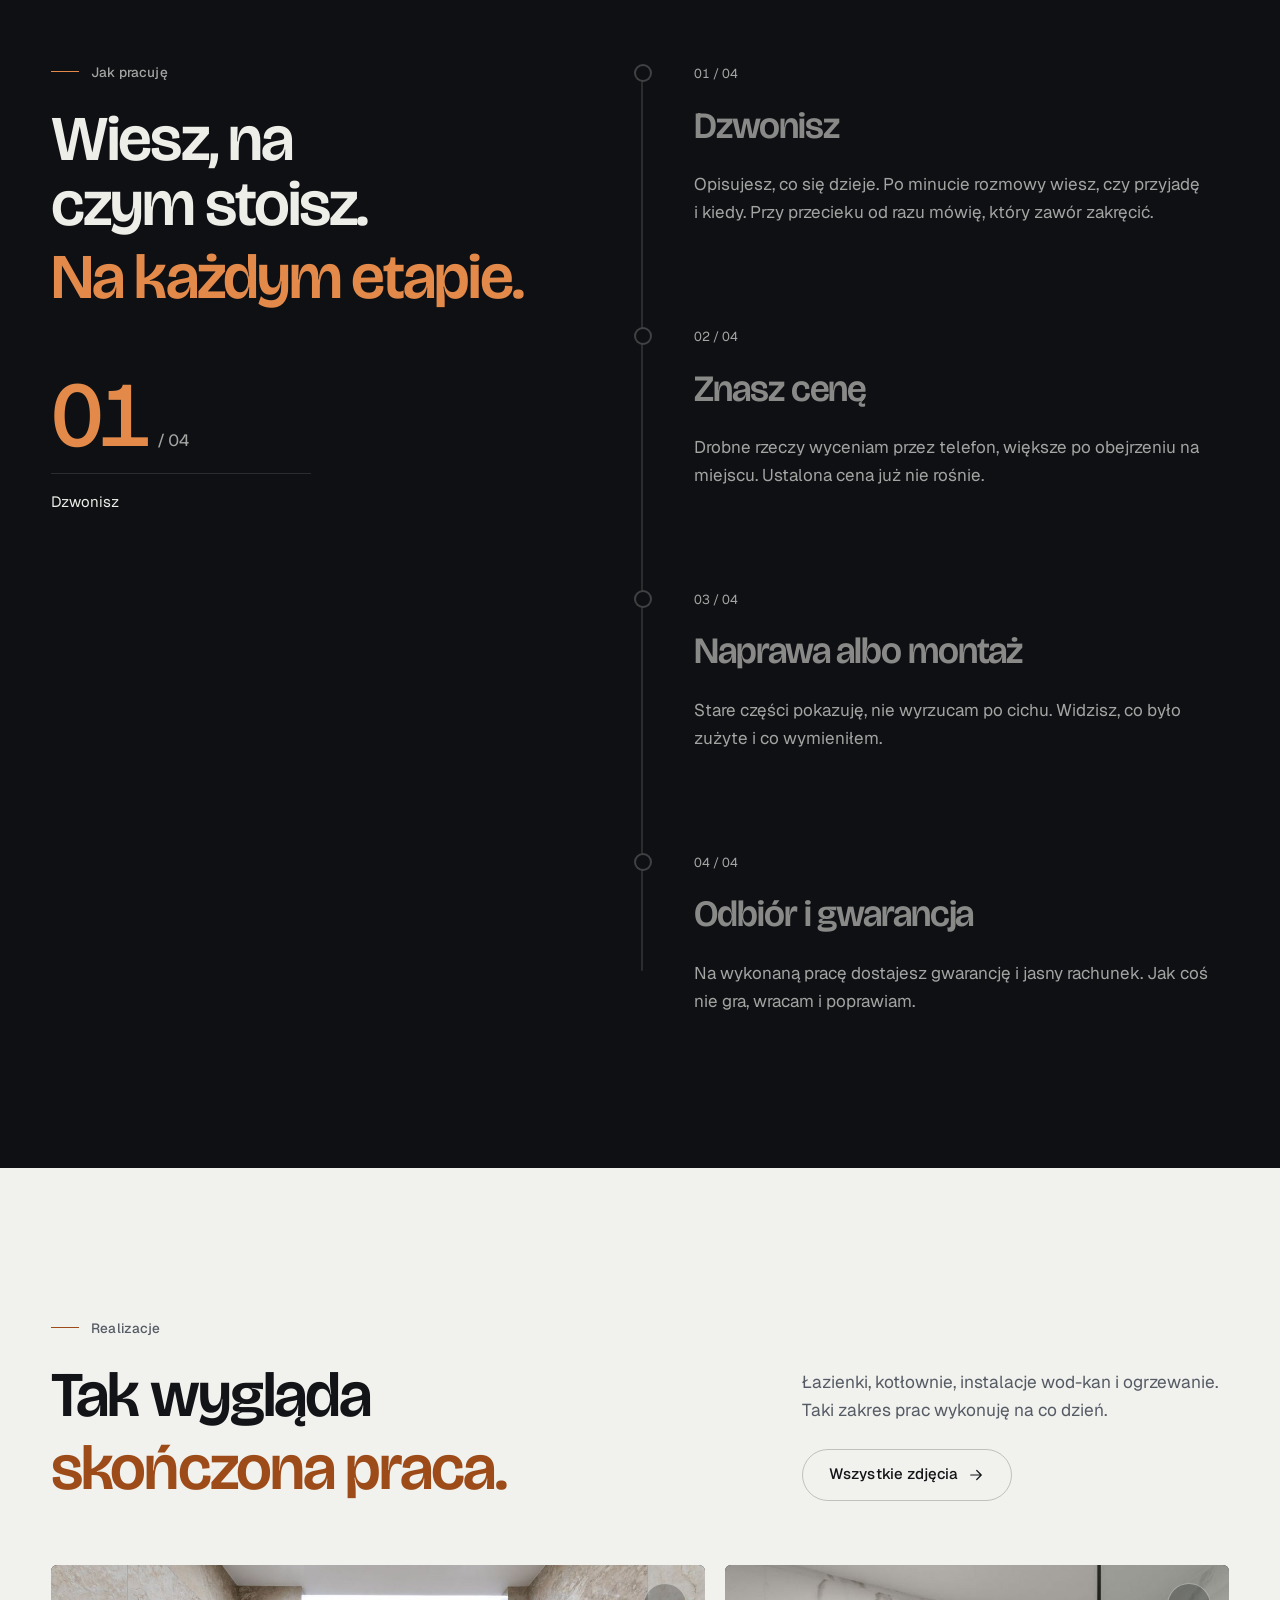
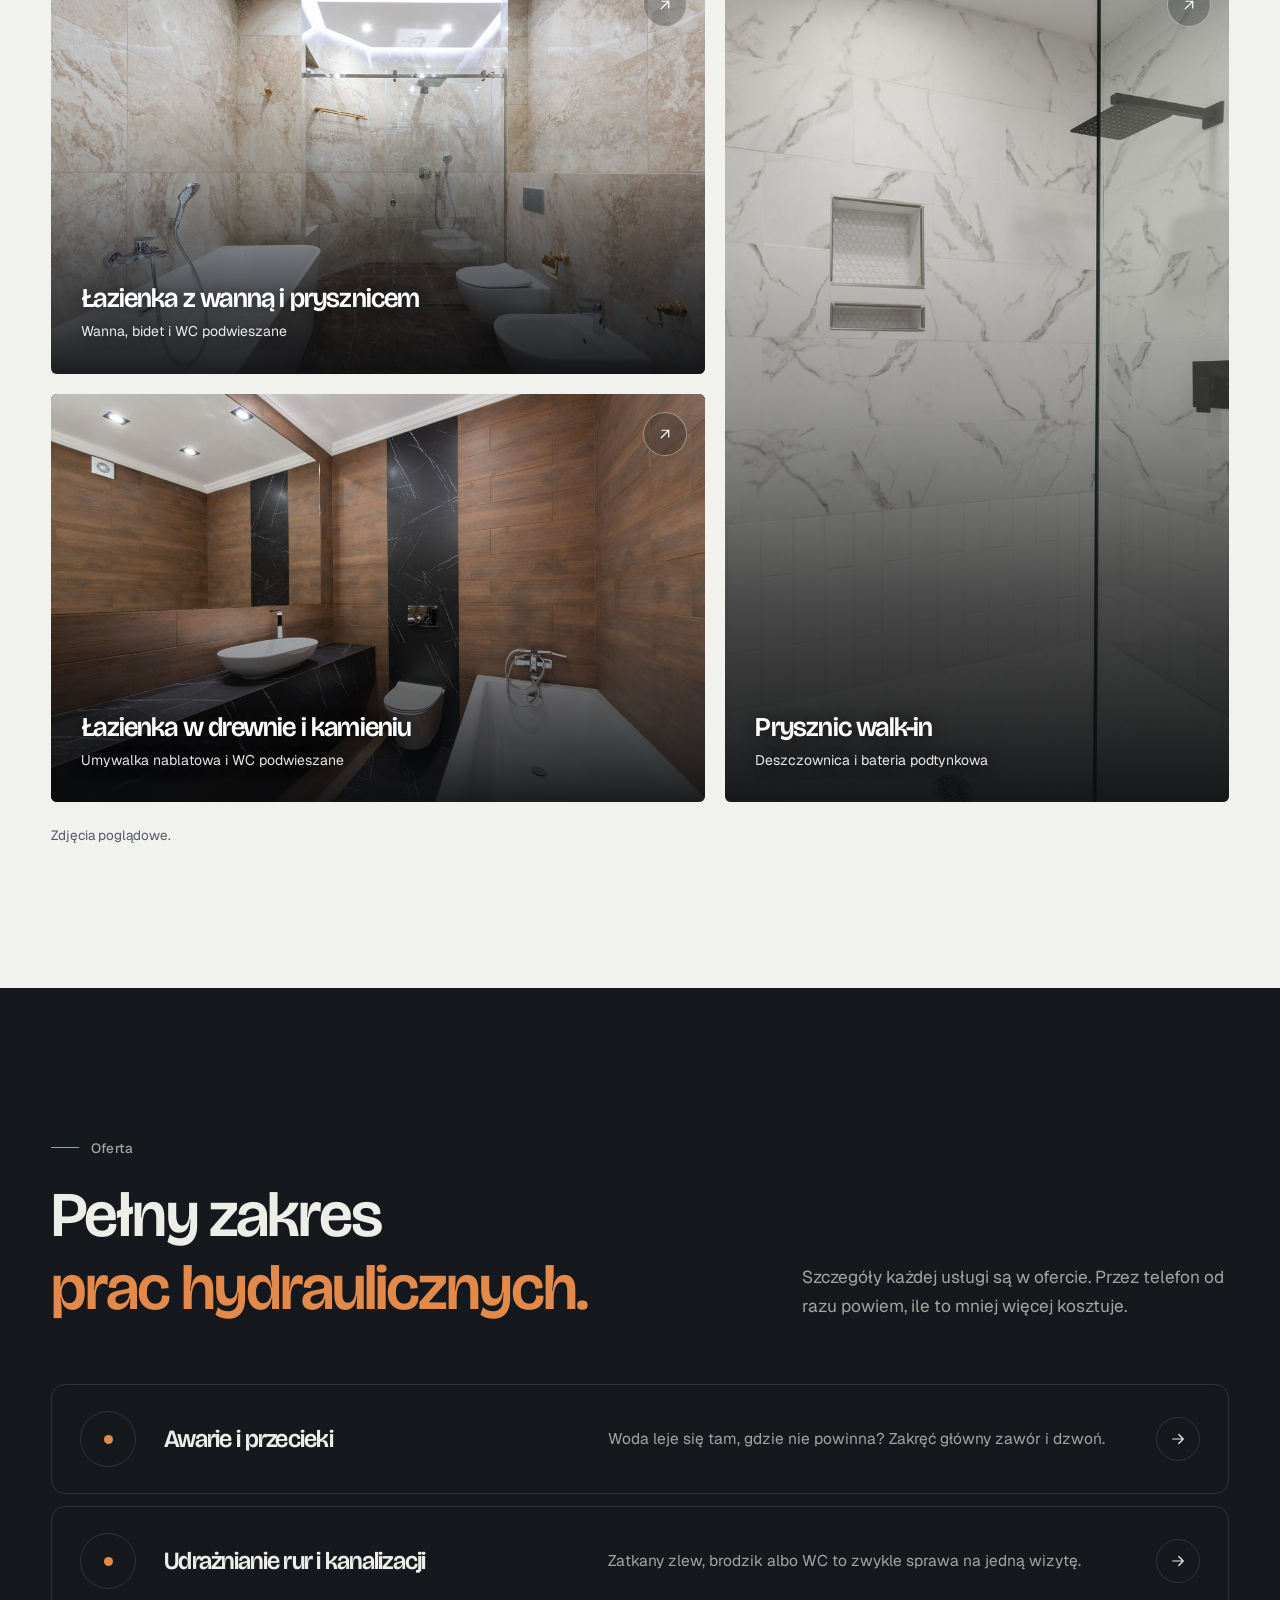
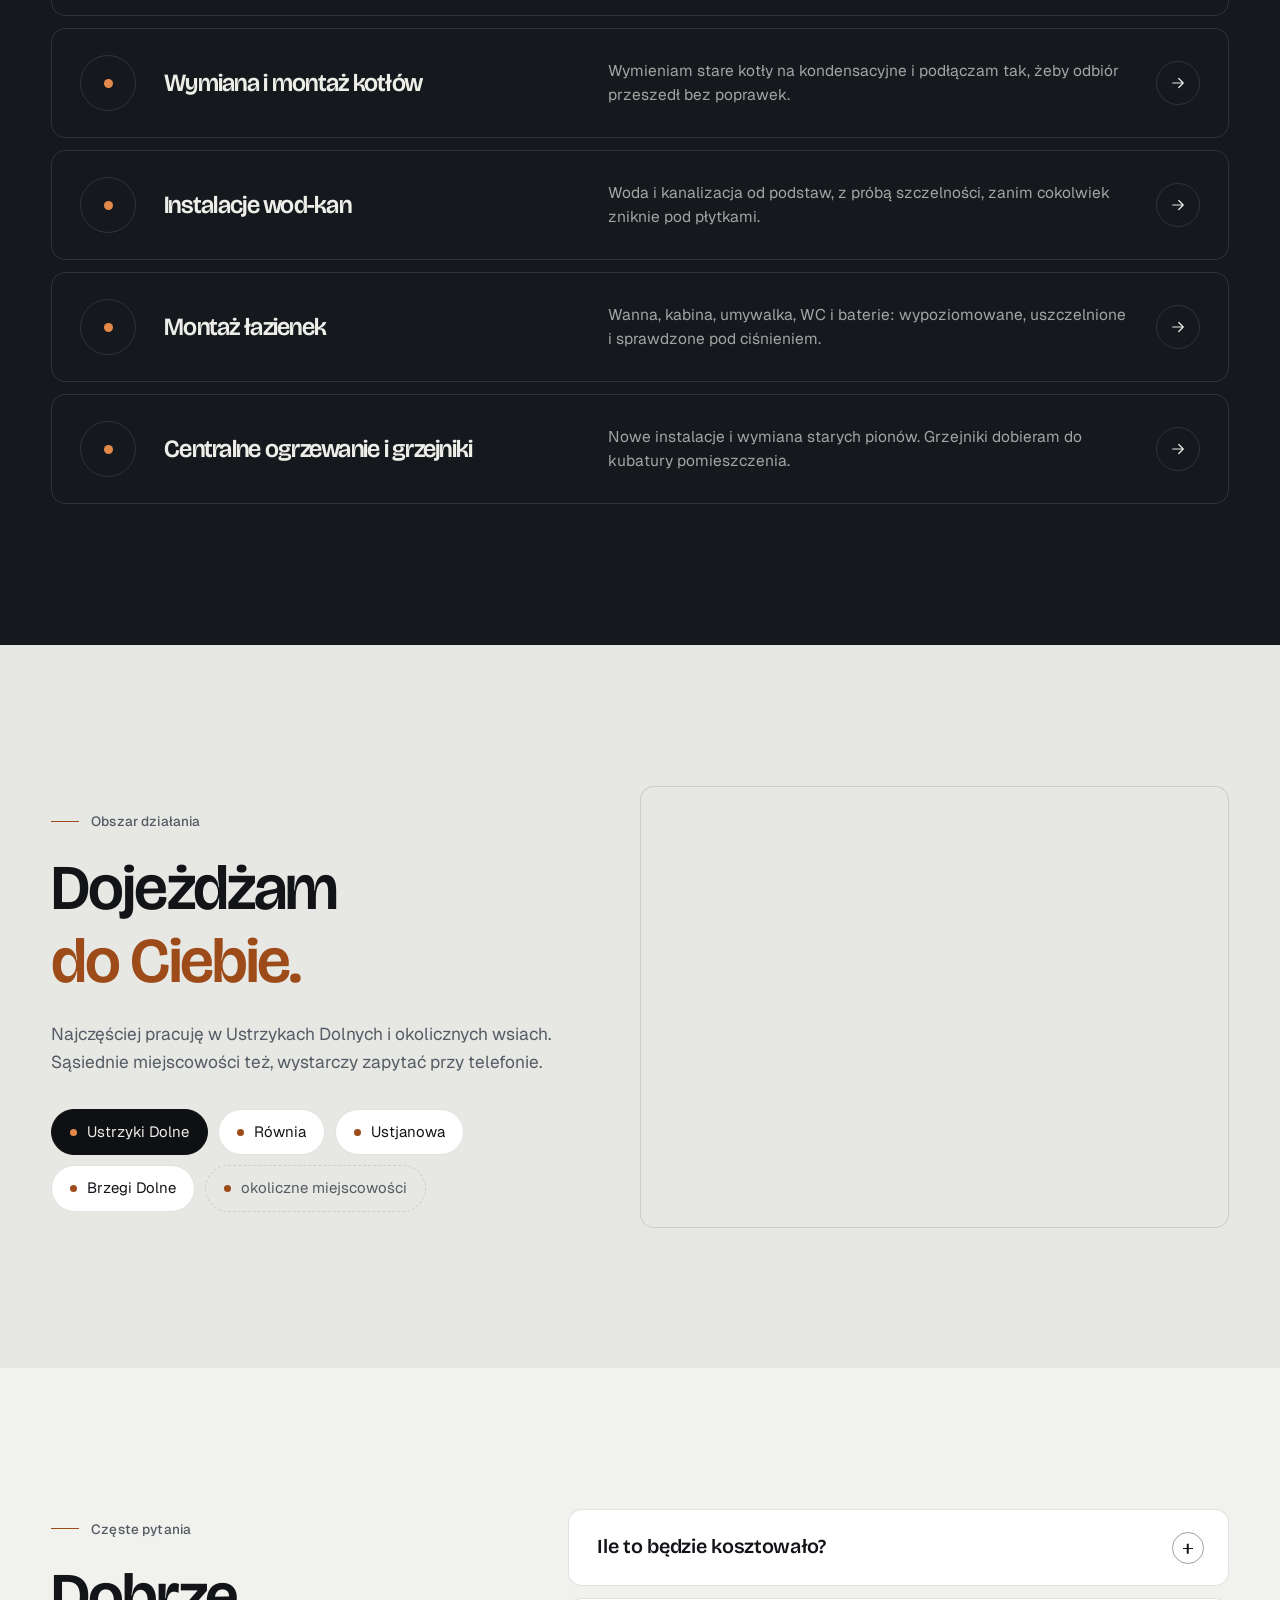
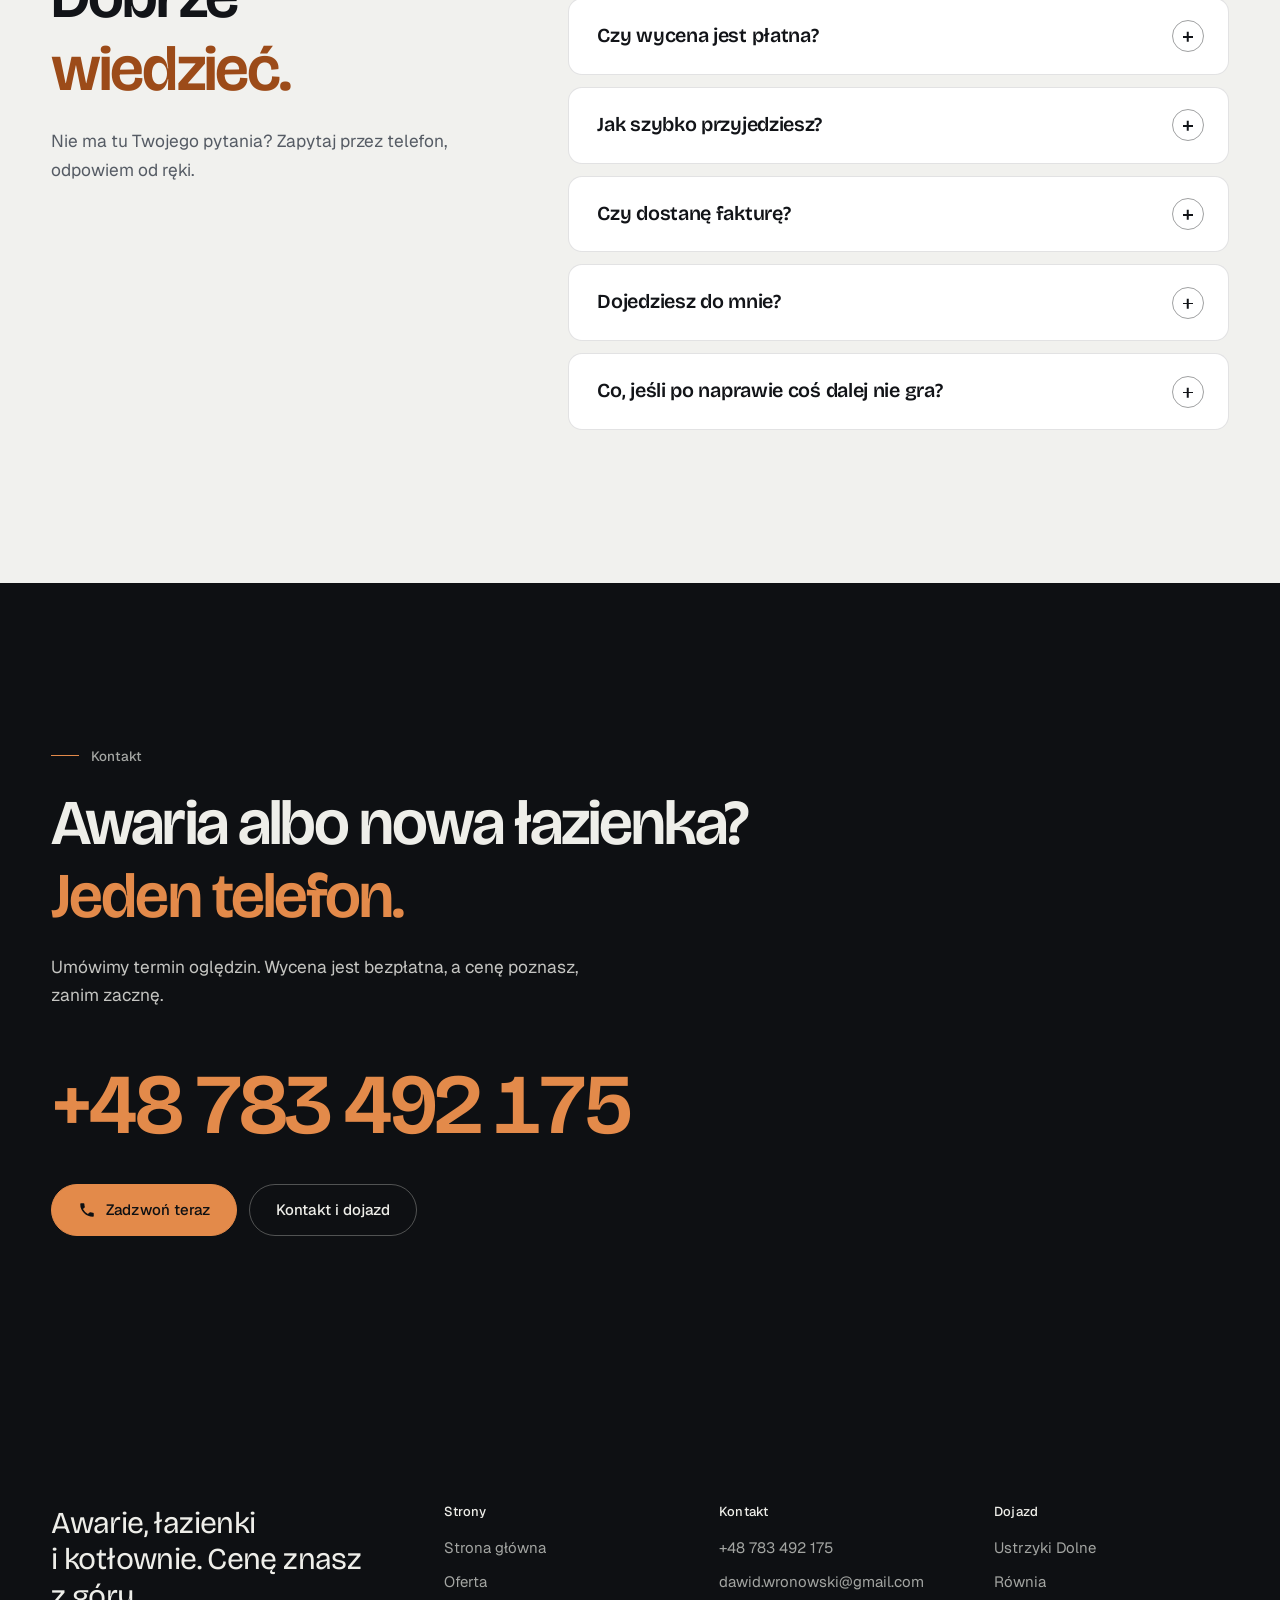
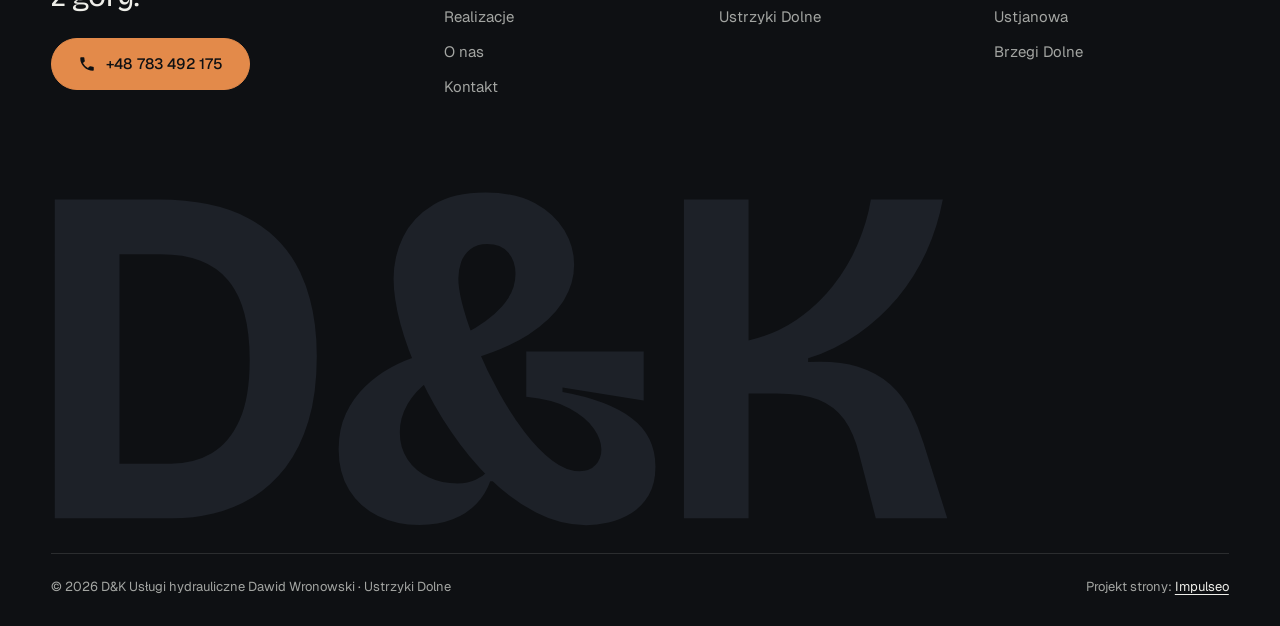
==== commit 05701d43: "[claude-edit][cmt:c4cc4f80-9460-4375-a597-e940028fdedd] demo w układzie dema ElMac: grafit + miedź, " ====
--- a/index.html
+++ b/index.html
@@ -3,139 +3,363 @@
 <head>
 <meta charset="UTF-8">
 <meta name="viewport" content="width=device-width, initial-scale=1.0">
-<title>D&amp;K Usługi hydrauliczne Dawid Wronowski - hydraulik z dojazdem</title>
-<meta name="description" content="Hydraulik w Ustrzykach Dolnych z dojazdem. Awarie, udrażnianie, instalacje wod-kan, wymiana kotłów. Cenę znasz przed robotą. Zadzwoń: +48 783 492 175.">
+<title>D&amp;K Usługi hydrauliczne Dawid Wronowski - hydraulik Ustrzyki Dolne</title>
+<meta name="description" content="Hydraulik w Ustrzykach Dolnych z dojazdem. Awarie, udrażnianie, instalacje wod-kan, łazienki, wymiana kotłów. Cenę znasz z góry. Zadzwoń: +48 783 492 175.">
 <link rel="canonical" href="https://impulseo-pl.github.io/d-k-kompleksowe-uslugi-hydrauliczne-dawid-wronowski/">
 <meta name="robots" content="noindex, nofollow">
+<meta name="theme-color" content="#0E1013">
 <meta property="og:type" content="website">
 <meta property="og:locale" content="pl_PL">
 <meta property="og:site_name" content="D&amp;K Usługi hydrauliczne Dawid Wronowski">
-<meta property="og:title" content="D&amp;K Usługi hydrauliczne Dawid Wronowski - hydraulik z dojazdem">
-<meta property="og:description" content="Hydraulik w Ustrzykach Dolnych z dojazdem. Awarie, udrażnianie, instalacje wod-kan, wymiana kotłów. Cenę znasz przed robotą. Zadzwoń: +48 783 492 175.">
+<meta property="og:title" content="D&amp;K Usługi hydrauliczne Dawid Wronowski - hydraulik Ustrzyki Dolne">
+<meta property="og:description" content="Hydraulik w Ustrzykach Dolnych z dojazdem. Awarie, udrażnianie, instalacje wod-kan, łazienki, wymiana kotłów. Cenę znasz z góry. Zadzwoń: +48 783 492 175.">
 <meta property="og:url" content="https://impulseo-pl.github.io/d-k-kompleksowe-uslugi-hydrauliczne-dawid-wronowski/">
 <meta property="og:image" content="https://impulseo-pl.github.io/d-k-kompleksowe-uslugi-hydrauliczne-dawid-wronowski/img/og.jpg">
 <meta property="og:image:width" content="1200">
 <meta property="og:image:height" content="630">
 <meta name="twitter:card" content="summary_large_image">
-<script type="application/ld+json">{"@context": "https://schema.org", "@type": "Plumber", "name": "D&K Usługi hydrauliczne Dawid Wronowski", "telephone": "+48783492175", "image": "img/og.jpg", "areaServed": "Ustrzyki Dolne"}</script>
+<script type="application/ld+json">{"@context": "https://schema.org", "@type": "Plumber", "name": "D&K Usługi hydrauliczne Dawid Wronowski", "telephone": "+48783492175", "email": "dawid.wronowski@gmail.com", "image": "img/og.jpg", "address": {"@type": "PostalAddress", "addressLocality": "Ustrzyki Dolne", "addressCountry": "PL"}, "areaServed": ["Ustrzyki Dolne", "Równia", "Ustjanowa", "Brzegi Dolne"]}</script>
+<script>(function(){var d=document.documentElement;d.classList.add('js');try{if(!window.matchMedia('(prefers-reduced-motion: reduce)').matches)d.classList.add('anim');}catch(e){}setTimeout(function(){if(!d.classList.contains('anim-ok'))d.classList.remove('anim');},3500);})();</script>
+<script>(function(){try{var d=document.documentElement,q=/[?&]intro/.test(location.search);if(!q&&window.matchMedia&&matchMedia('(prefers-reduced-motion: reduce)').matches)return;if(!q&&sessionStorage.getItem('dk_intro'))return;sessionStorage.setItem('dk_intro','1');d.classList.add('intro-on');setTimeout(function(){d.classList.remove('intro-on','intro-gra','intro-out');d.classList.add('hero-go')},4600);}catch(e){}})();</script>
+<link rel="preload" as="image" href="img/hero.jpg" fetchpriority="high">
 <link rel="preconnect" href="https://fonts.googleapis.com">
 <link rel="preconnect" href="https://fonts.gstatic.com" crossorigin>
-<link href="https://fonts.googleapis.com/css2?family=Oswald:wght@500;600;700&family=Space+Grotesk:wght@500;600;700&family=DM+Sans:opsz,wght@9..40,400;9..40,500;9..40,600&display=swap" rel="stylesheet">
-<link rel="stylesheet" href="assets/styles.css?v=20261110">
+<link href="https://fonts.googleapis.com/css2?family=Bricolage+Grotesque:opsz,wght@12..96,400..700&family=Geist:wght@400..600&display=swap" rel="stylesheet">
+<link rel="stylesheet" href="assets/styles.css?v=20261112">
 <meta name="nb-deploy" content="38b975bb85a4">
+<script src="assets/lenis.min.js?v=1.1.20" defer></script>
+<script src="assets/main.js?v=20261112" defer></script>
 </head>
 <body>
-
-<header class="nav">
-  <div class="wrap nav-inner">
-    <a class="brand" href="index.html"><span class="name">Dawid Wronowski</span><span class="sub">Ustrzyki Dolne</span></a>
-    <nav class="nav-links">
-      <a href="oferta.html">Oferta</a>
-      <a href="realizacje.html">Realizacje</a>
-      <a href="o-nas.html">O nas</a>
-      <a href="kontakt.html">Kontakt</a>
-      <a href="tel:+48783492175" class="btn btn-accent">Zadzwoń +48 783 492 175</a>
-    </nav>
-    <button class="nav-toggle" aria-label="Menu"><span></span><span></span><span></span></button>
-  </div>
+<a class="skip" href="#tresc">Przejdź do treści</a>
+<header class="site-head">
+<div class="intro" aria-hidden="true"><span class="intro-line"><i></i></span><span class="intro-meta">usługi hydrauliczne · Ustrzyki Dolne</span></div><div class="head-in">
+  <a class="brand" href="index.html" aria-label="D&amp;K Usługi hydrauliczne - strona główna">
+    <span class="znak"><svg class="wm" viewBox="37 -682 1864 705" role="img" aria-label="D&amp;K"><path pathLength="1" style="--i:0" d="M108.1 0V-113.1H285.3Q333.1 -113.1 369.9 -134.7Q406.7 -156.3 427.6 -203.4Q448.5 -250.5 448.5 -328Q448.5 -383.7 437.4 -424.9Q426.3 -466.1 403.8 -493.2Q381.3 -520.2 346.7 -533.5Q312.1 -546.9 264.5 -546.9H108.1V-660H259.4Q373.7 -660 446.3 -621Q518.8 -582 553.1 -509.5Q587.5 -437 587.5 -336.3Q587.5 -258.3 570.2 -201.3Q553 -144.3 522.7 -105.3Q492.3 -66.3 454.1 -43.3Q415.9 -20.3 373.3 -10.1Q330.6 0 288.9 0ZM44.8 0V-660H178.8V0Z"/><path pathLength="1" style="--i:1" d="M1145.7 14.2Q1092 14.2 1041.7 -11.9Q991.5 -37.9 946.8 -81.5Q902.1 -125.1 865.5 -179.5Q828.9 -233.8 802.1 -291.3Q775.3 -348.9 760.9 -401.9Q746.5 -455 746.5 -496.1Q746.5 -542.4 766.2 -582.8Q786 -623.3 828.3 -648.9Q870.6 -674.5 937.1 -674.5Q999.3 -674.5 1039.6 -652.5Q1079.9 -630.5 1100.2 -596.4Q1120.5 -562.3 1120.5 -525.1Q1120.5 -484.3 1096.5 -447.3Q1072.5 -410.3 1025.6 -380.2Q978.7 -350.2 909 -329.8L892.3 -381.1Q944 -408.3 971.5 -439.3Q999 -470.2 999 -506.4Q999 -532.8 984 -550.4Q968.9 -567.9 940.5 -567.9Q918.9 -567.9 905.4 -557.1Q891.9 -546.3 886.3 -530.1Q880.7 -513.9 880.7 -496.7Q880.7 -472.1 891.6 -433.3Q902.4 -394.5 921.4 -349.5Q940.3 -304.5 965.1 -259.9Q989.8 -215.4 1017.7 -178.8Q1045.7 -142.1 1074.9 -119.8Q1104.2 -97.5 1131.7 -97.5Q1153.5 -97.5 1165.2 -110.8Q1176.9 -124.1 1176.9 -142.7Q1176.9 -163.5 1161.1 -186.2Q1145.4 -209 1111.3 -227.6Q1077.3 -246.2 1021.3 -251.6V-345.2H1264.5V-244.1L1096.4 -270.9V-261.4Q1189.1 -244.7 1239 -207.8Q1288.9 -171 1288.9 -106.8Q1288.9 -71.2 1274.8 -47.6Q1260.7 -24 1238.7 -10.3Q1216.6 3.3 1191.7 8.8Q1166.9 14.2 1145.7 14.2ZM800 13.9Q752.3 13.9 714.3 -4.7Q676.3 -23.4 654.5 -58.6Q632.7 -93.7 632.7 -143.2Q632.7 -185 647.9 -217.2Q663.1 -249.4 687.7 -273Q712.3 -296.5 741.2 -312.2Q770.1 -327.8 797.8 -335.9L819.9 -284.5Q791.8 -264.7 775.6 -236.6Q759.4 -208.4 759.4 -178.2Q759.4 -145.9 775.5 -122Q791.6 -98.1 818.9 -85.2Q846.1 -72.3 879 -72.3Q901.3 -72.3 916.6 -79.8Q931.9 -87.3 944 -99.1L954.7 -76.9H946.7Q937.7 -50.8 918.2 -30.2Q898.6 -9.6 869 2.2Q839.5 13.9 800 13.9Z"/><path pathLength="1" style="--i:2" d="M1347.8 0V-660H1481.8V-368.1Q1537 -381.2 1580.6 -410.8Q1624.1 -440.5 1655.9 -480.6Q1687.6 -520.7 1707.5 -567.2Q1727.5 -613.6 1735.1 -660H1884.1Q1873.4 -603 1849.8 -551.4Q1826.3 -499.9 1790.4 -456.9Q1754.5 -414 1708.2 -381.8Q1661.9 -349.5 1605.1 -331.2V-323.5Q1666.9 -326.9 1708.3 -313.8Q1749.6 -300.8 1775.9 -276.5Q1802.3 -252.3 1818 -220.7Q1833.7 -189.1 1844.2 -155.2L1893.2 0H1745.2L1710.7 -133.1Q1699.8 -176.6 1680 -204.4Q1660.1 -232.3 1626.9 -245.5Q1593.7 -258.7 1539.9 -258.7H1481.8V0Z"/></svg></span>
+    <span class="brand-sub">Usługi hydrauliczne<br>Ustrzyki Dolne</span>
+  </a>
+  <nav class="nav-links" aria-label="Menu główne">
+    <a class="nl" href="oferta.html">Oferta</a><a class="nl" href="realizacje.html">Realizacje</a><a class="nl" href="o-nas.html">O&nbsp;nas</a><a class="nl" href="kontakt.html">Kontakt</a>
+    <a class="btn btn-copper nav-cta" href="tel:+48783492175"><span class="live" aria-hidden="true"></span>+48 783 492 175</a>
+  </nav>
+  <button class="burger" type="button" aria-label="Otwórz menu" aria-expanded="false" aria-controls="mnav"><span></span><span></span></button>
+</div>
 </header>
-
-<main>
-<section class="hero-fach">
-  <img class="hf-photo" src="img/hero.jpg" fetchpriority="high" alt="Nowoczesna łazienka z dwiema umywalkami i drewnianą szafką" width="1800" height="1202">
-  <div class="hf-panel">
-    <div class="hf-inner">
-      <h1 class="hf-title">Hydraulika i naprawy</h1>
-      <p class="hf-lead">Dobra instalacja to coś więcej niż rury i armatura. To fachowość, rzetelność i dbałość o szczegóły.</p>
-      <div class="hf-actions">
-        <a href="kontakt.html" class="btn btn-accent">Poproś o wycenę <span class="arr">→</span></a>
-      </div>
-    </div>
-  </div>
-</section>
-<section class="kw-what">
+<script>(function(){var d=document.documentElement;if(!d.classList.contains('intro-on'))return;
+var wyszlo=false,koniec=false,t0=Date.now();
+function heroGotowe(){var im=document.querySelector('.hero-media img');return !!(im&&im.complete&&im.naturalWidth>0);}
+function sprzataj(){if(koniec)return;koniec=true;d.classList.add('hero-go');d.classList.remove('intro-on','intro-gra','intro-out');
+['--i-w','--i-h','--i-px','--i-py','--i-zmniejsz','--i-baza-w','--i-baza-h'].forEach(function(k){d.style.removeProperty(k);});
+try{document.dispatchEvent(new Event('wejscie:koniec'));}catch(e){}}
+function wyjdz(){if(wyszlo||koniec)return;wyszlo=true;d.classList.add('intro-out');setTimeout(function(){d.classList.add('hero-go');},240);setTimeout(sprzataj,880);}
+function moze(){if(wyszlo||koniec)return;var t=Date.now()-t0;if(t>=1240&&(heroGotowe()||t>=1700))wyjdz();else setTimeout(moze,60);}
+try{var znak=document.querySelector('.brand .znak'),wm=znak&&znak.querySelector('.wm');if(!wm){sprzataj();return;}
+znak.classList.add('mierze');var r=wm.getBoundingClientRect();znak.classList.remove('mierze');
+if(!r.width||!r.height){sprzataj();return;}
+var W=window.innerWidth,H=window.innerHeight,cel=W<680?Math.min(W*0.5,230):Math.min(W*0.26,400);cel=Math.max(r.width,cel);
+var u=function(k,v){d.style.setProperty(k,v);};
+u('--i-w',Math.round(cel)+'px');u('--i-h',Math.round(cel*r.height/r.width)+'px');u('--i-zmniejsz',(r.width/cel).toFixed(4));
+u('--i-px',Math.round(r.left+r.width/2-W/2)+'px');u('--i-py',Math.round(r.top+r.height/2-H/2)+'px');
+u('--i-baza-w',Math.round(r.width)+'px');u('--i-baza-h',Math.round(r.height)+'px');
+requestAnimationFrame(function(){requestAnimationFrame(function(){d.classList.add('intro-gra');t0=Date.now();moze();});});
+['wheel','touchstart','keydown','pointerdown'].forEach(function(ev){window.addEventListener(ev,function(){sprzataj();},{once:true,passive:true});});
+setTimeout(sprzataj,3900);
+}catch(e){sprzataj();}})();</script>
+<div class="mnav" id="mnav">
+  <div class="mnav-in">
+    <a class="ml" href="index.html" aria-current="page">Strona główna</a><a class="ml" href="oferta.html">Oferta</a><a class="ml" href="realizacje.html">Realizacje</a><a class="ml" href="o-nas.html">O&nbsp;nas</a><a class="ml" href="kontakt.html">Kontakt</a>
+    <div class="mnav-foot">
+      <span>Bezpłatna wycena. Cenę znasz z&nbsp;góry.</span>
+      <a class="btn btn-copper" href="tel:+48783492175"><svg class="ico" width="16" height="16" viewBox="0 0 24 24" fill="none" aria-hidden="true"><path d="M6.6 10.8a15.5 15.5 0 0 0 6.6 6.6l2.2-2.2a1 1 0 0 1 1-.24 11.4 11.4 0 0 0 3.6.58 1 1 0 0 1 1 1V20a1 1 0 0 1-1 1A17 17 0 0 1 3 4a1 1 0 0 1 1-1h3.5a1 1 0 0 1 1 1c0 1.25.2 2.46.58 3.6a1 1 0 0 1-.25 1l-2.23 2.2Z" fill="currentColor"/></svg>+48 783 492 175</a>
+    </div>
+  </div>
+</div>
+<main id="tresc">
+
+<section class="hero">
+  <div class="hero-media"><img src="img/hero.jpg" alt="Nowoczesna łazienka z dwiema umywalkami nablatowymi i drewnianą szafką" width="1800" height="1202" decoding="async" fetchpriority="high"></div>
+  <div class="hero-in">
+    <p class="hero-tag up" style="--d:0"><span class="live" aria-hidden="true"></span>Bezpłatna wycena<span class="sep" aria-hidden="true"></span><span class="muted">Ustrzyki Dolne i&nbsp;okolice</span></p>
+    <h1><span class="ln"><span class="ln-i" style="--k:0">Awarie, łazienki</span></span><span class="ln"><span class="ln-i" style="--k:1">i&nbsp;kotłownie.</span></span><span class="ln"><span class="ln-i" style="--k:2"><em>Cenę znasz z&nbsp;góry.</em></span></span></h1>
+    <p class="hero-lead up" style="--d:380">Hydraulik z&nbsp;Ustrzyk Dolnych, z&nbsp;dojazdem do Równi, Ustjanowej i&nbsp;Brzegów Dolnych. Ty mówisz, co się dzieje, a&nbsp;ja mówię, ile to kosztuje i&nbsp;kiedy przyjadę.</p>
+    <div class="hero-ctas up" style="--d:500">
+      <a class="btn btn-copper" href="tel:+48783492175"><svg class="ico" width="16" height="16" viewBox="0 0 24 24" fill="none" aria-hidden="true"><path d="M6.6 10.8a15.5 15.5 0 0 0 6.6 6.6l2.2-2.2a1 1 0 0 1 1-.24 11.4 11.4 0 0 0 3.6.58 1 1 0 0 1 1 1V20a1 1 0 0 1-1 1A17 17 0 0 1 3 4a1 1 0 0 1 1-1h3.5a1 1 0 0 1 1 1c0 1.25.2 2.46.58 3.6a1 1 0 0 1-.25 1l-2.23 2.2Z" fill="currentColor"/></svg>Zadzwoń: +48 783 492 175</a>
+      <a class="btn btn-ghost" href="realizacje.html">Zobacz realizacje<svg class="ico arr" width="18" height="18" viewBox="0 0 24 24" fill="none" stroke="currentColor" stroke-width="1.6" stroke-linecap="round" stroke-linejoin="round" aria-hidden="true"><path d="M5 12h14M13 6l6 6-6 6"/></svg></a>
+    </div>
+    <div class="hero-foot up" style="--d:640">
+      <span class="gdzie">Ustrzyki Dolne, Równia, Ustjanowa, Brzegi Dolne</span>
+      <span>Gwarancja na wykonaną pracę</span>
+      <span class="cue" aria-hidden="true">Przewiń<span class="cue-line"><i></i></span></span>
+    </div>
+  </div>
+</section>
+
+<section class="strip" aria-label="Najważniejsze w skrócie">
+  <div class="strip-in">
+    <div class="strip-it"><div class="k">Bezpłatna wycena</div><div class="v">oględziny bez opłat</div></div><div class="strip-it"><div class="k">Cena znana z&nbsp;góry</div><div class="v">ustalona już nie rośnie</div></div><div class="strip-it"><div class="k">Gwarancja</div><div class="v">na wykonaną pracę</div></div><div class="strip-it"><div class="k">Próba szczelności</div><div class="v">przed odbiorem instalacji</div></div><div class="strip-it"><div class="k">Dojazd do klienta</div><div class="v">Ustrzyki Dolne i&nbsp;okolice</div></div>
+  </div>
+</section>
+
+<section class="sec" id="uslugi">
   <div class="wrap">
-    <div class="head reveal">
-      <h2>Co robimy</h2>
-      <p>Hydraulika w Ustrzykach Dolnych i okolicy: od awarii w środku nocy po kompletną łazienkę czy kotłownię. Cenę znasz przed robotą.</p>
-    </div>
-    <div class="kw-two">
-      <a href="oferta.html" class="kw-card reveal"><img src="img/g9.jpg" alt="Łazienka z wolnostojącą wanną i niebieskimi płytkami" loading="lazy" width="1880" height="1253" decoding="async"><span class="kw-ttl">Łazienki i instalacje<small>Dopasowane do wnętrza.</small></span></a>
-      <a href="oferta.html" class="kw-card reveal"><img src="img/g7.jpg" alt="Kotłownia z zasobnikiem i pompą ciepła" loading="lazy" width="1200" height="801" decoding="async"><span class="kw-ttl">Kotłownie i ogrzewanie<small>Ciepło, na którym możesz polegać.</small></span></a>
-    </div>
-  </div>
-</section>
-<section class="kw-work">
+    <div class="sec-head">
+      <div>
+        <p class="eyebrow rv">Czym się zajmuję</p>
+        <h2 class="h2 rv rv-h"><span class="ln"><span class="ln-i" style="--k:0">Od uszczelki</span></span><span class="ln"><span class="ln-i" style="--k:1"><em>po całą kotłownię.</em></span></span></h2>
+      </div>
+      <div class="side rv" style="--d:120">
+        <p class="lead">Z&nbsp;tym dzwonią do mnie najczęściej. Cały zakres prac jest w&nbsp;ofercie.</p>
+        <a class="btn btn-ghost" href="oferta.html">Pełna oferta<svg class="ico arr" width="18" height="18" viewBox="0 0 24 24" fill="none" stroke="currentColor" stroke-width="1.6" stroke-linecap="round" stroke-linejoin="round" aria-hidden="true"><path d="M5 12h14M13 6l6 6-6 6"/></svg></a>
+      </div>
+    </div>
+    <div class="tiles-3">
+      <a class="tile rv-img rv" style="--d:0" href="oferta.html#lazienki">
+        <img src="img/g10.jpg" alt="Łazienka z kabiną prysznicową i wolnostojącą wanną" width="1507" height="1300" decoding="async">
+        <span class="go" aria-hidden="true"><svg class="ico" width="18" height="18" viewBox="0 0 24 24" fill="none" stroke="currentColor" stroke-width="1.6" stroke-linecap="round" stroke-linejoin="round" aria-hidden="true"><path d="M7 17 17 7M8 7h9v9"/></svg></span>
+        <span class="tile-cap"><h3>Łazienki</h3><span>Wanna, kabina, umywalka, WC i&nbsp;baterie</span></span>
+      </a><a class="tile rv-img rv" style="--d:120" href="oferta.html#kotly">
+        <img src="img/pompa.jpg" alt="Pompa obiegowa i termometr na rozdzielaczu ogrzewania" width="1880" height="1255" decoding="async">
+        <span class="go" aria-hidden="true"><svg class="ico" width="18" height="18" viewBox="0 0 24 24" fill="none" stroke="currentColor" stroke-width="1.6" stroke-linecap="round" stroke-linejoin="round" aria-hidden="true"><path d="M7 17 17 7M8 7h9v9"/></svg></span>
+        <span class="tile-cap"><h3>Kotłownie i&nbsp;ogrzewanie</h3><span>Kotły, grzejniki, centralne ogrzewanie</span></span>
+      </a><a class="tile rv-img rv" style="--d:240" href="oferta.html#wod-kan">
+        <img src="img/miedz.jpg" alt="Miedziane złączki do instalacji wodnej" width="1880" height="1253" decoding="async">
+        <span class="go" aria-hidden="true"><svg class="ico" width="18" height="18" viewBox="0 0 24 24" fill="none" stroke="currentColor" stroke-width="1.6" stroke-linecap="round" stroke-linejoin="round" aria-hidden="true"><path d="M7 17 17 7M8 7h9v9"/></svg></span>
+        <span class="tile-cap"><h3>Instalacje wod-kan</h3><span>Nowe domy i&nbsp;generalne remonty</span></span>
+      </a>
+    </div>
+  </div>
+</section>
+
+<section class="sec paper-2">
+  <div class="wrap about">
+    <figure class="fig rv-img rv">
+      <img src="img/about.jpg" alt="Hydraulik w rękawicach skręca złączkę przy grzejniku" width="1880" height="1253" decoding="async" data-plx="36" style="height:112%;margin-top:-6%">
+    </figure>
+    <div>
+      <p class="eyebrow rv">Kto przyjedzie</p>
+      <h2 class="h2 rv rv-h"><span class="ln"><span class="ln-i" style="--k:0">Najpierw sprawdzam,</span></span><span class="ln"><span class="ln-i" style="--k:1"><em>potem rozbieram.</em></span></span></h2>
+      <p class="rv" style="--d:100;margin-top:28px">Nazywam się Dawid Wronowski i&nbsp;prowadzę firmę D&amp;K. Nie wymieniam połowy łazienki, kiedy cieknie jeden zawór. Szukam miejsca, które faktycznie puściło, i&nbsp;naprawiam właśnie je.</p>
+      <p class="rv" style="--d:160">Cenę znasz, zanim wyjmę narzędzia, a&nbsp;stare części zostawiam Ci do obejrzenia.</p>
+      <div class="stats rv" style="--d:200">
+        <div class="stat"><b><span class="num" data-to="6">6</span></b><span>rodzajów prac, od awarii po kotłownię</span></div>
+        <div class="stat"><b><span class="num" data-to="4">4</span></b><span>miejscowości, w&nbsp;których pracuję najczęściej</span></div>
+        <div class="stat"><b>0<small>zł</small></b><span>za oględziny i&nbsp;wycenę</span></div>
+      </div>
+      <a class="btn btn-ghost rv" style="--d:240" href="o-nas.html">Więcej o&nbsp;mnie<svg class="ico arr" width="18" height="18" viewBox="0 0 24 24" fill="none" stroke="currentColor" stroke-width="1.6" stroke-linecap="round" stroke-linejoin="round" aria-hidden="true"><path d="M5 12h14M13 6l6 6-6 6"/></svg></a>
+    </div>
+  </div>
+</section>
+
+<section class="proces proces-os sec">
+  <div class="wrap proc-grid">
+    <div class="proc-side">
+      <p class="eyebrow rv">Jak pracuję</p>
+      <h2 class="h2 rv rv-h"><span class="ln"><span class="ln-i" style="--k:0">Wiesz, na czym stoisz.</span></span><span class="ln"><span class="ln-i" style="--k:1"><em>Na każdym etapie.</em></span></span></h2>
+      <div class="proc-count rv" style="--d:160" aria-hidden="true"><b>01</b><span>/ 04</span></div>
+      <p class="proc-now rv" style="--d:200" aria-hidden="true">Dzwonisz</p>
+    </div>
+    <div class="proc-steps">
+      <span class="wire" aria-hidden="true"><i></i></span>
+      <ol class="proc-ol"><li class="step" data-nazwa="Dzwonisz">
+          <span class="no">01 / 04</span>
+          <h3>Dzwonisz</h3>
+          <p>Opisujesz, co się dzieje. Po minucie rozmowy wiesz, czy przyjadę i&nbsp;kiedy. Przy przecieku od razu mówię, który zawór zakręcić.</p>
+        </li><li class="step" data-nazwa="Znasz cenę">
+          <span class="no">02 / 04</span>
+          <h3>Znasz cenę</h3>
+          <p>Drobne rzeczy wyceniam przez telefon, większe po obejrzeniu na miejscu. Ustalona cena już nie rośnie.</p>
+        </li><li class="step" data-nazwa="Naprawa albo montaż">
+          <span class="no">03 / 04</span>
+          <h3>Naprawa albo montaż</h3>
+          <p>Stare części pokazuję, nie wyrzucam po cichu. Widzisz, co było zużyte i&nbsp;co wymieniłem.</p>
+        </li><li class="step" data-nazwa="Odbiór i gwarancja">
+          <span class="no">04 / 04</span>
+          <h3>Odbiór i&nbsp;gwarancja</h3>
+          <p>Na wykonaną pracę dostajesz gwarancję i&nbsp;jasny rachunek. Jak coś nie gra, wracam i&nbsp;poprawiam.</p>
+        </li></ol>
+    </div>
+  </div>
+</section>
+
+<section class="sec">
   <div class="wrap">
-    <div class="head reveal"><h2>Realizacje</h2></div>
-    <div class="kw-three">
-      <a href="realizacje.html" class="kw-card reveal"><img src="img/g1.jpg" alt="Łazienka z kabiną walk-in i wanną" loading="lazy" width="1200" height="801" decoding="async"><span class="kw-ttl">Łazienka z prysznicem i wanną</span></a>
-      <a href="realizacje.html" class="kw-card reveal"><img src="img/g5.jpg" alt="Prysznic walk-in w marmurowych płytkach" loading="lazy" width="1880" height="1254" decoding="async"><span class="kw-ttl">Prysznic walk-in</span></a>
-      <a href="realizacje.html" class="kw-card reveal"><img src="img/g10.jpg" alt="Łazienka w kamieniu z wanną i kabiną" loading="lazy" width="1880" height="1253" decoding="async"><span class="kw-ttl">Łazienka w kamieniu</span></a>
-    </div>
-    <div class="kw-more reveal"><a href="realizacje.html" class="btn btn-ghost">Nasze realizacje <span class="arr">→</span></a></div>
-  </div>
-</section>
-<section class="kw-svc fach-uslugi">
+    <div class="sec-head">
+      <div>
+        <p class="eyebrow rv">Realizacje</p>
+        <h2 class="h2 rv rv-h"><span class="ln"><span class="ln-i" style="--k:0">Tak wygląda</span></span><span class="ln"><span class="ln-i" style="--k:1"><em>skończona praca.</em></span></span></h2>
+      </div>
+      <div class="side rv" style="--d:120">
+        <p class="lead">Łazienki, kotłownie, instalacje wod-kan i&nbsp;ogrzewanie. Taki zakres prac wykonuję na co dzień.</p>
+        <a class="btn btn-ghost" href="realizacje.html">Wszystkie zdjęcia<svg class="ico arr" width="18" height="18" viewBox="0 0 24 24" fill="none" stroke="currentColor" stroke-width="1.6" stroke-linecap="round" stroke-linejoin="round" aria-hidden="true"><path d="M5 12h14M13 6l6 6-6 6"/></svg></a>
+      </div>
+    </div>
+    <div class="gal-3">
+      <a class="tile rv-img rv" style="--d:0" href="realizacje.html">
+        <img src="img/g1.jpg" alt="Łazienka z wanną, prysznicem walk-in i bidetem" width="1200" height="801" loading="lazy" decoding="async">
+        <span class="go" aria-hidden="true"><svg class="ico" width="18" height="18" viewBox="0 0 24 24" fill="none" stroke="currentColor" stroke-width="1.6" stroke-linecap="round" stroke-linejoin="round" aria-hidden="true"><path d="M7 17 17 7M8 7h9v9"/></svg></span>
+        <span class="tile-cap"><h3>Łazienka z&nbsp;wanną i&nbsp;prysznicem</h3><span>Wanna, bidet i&nbsp;WC podwieszane</span></span>
+      </a><a class="tile rv-img rv" style="--d:120" href="realizacje.html">
+        <img src="img/g5.jpg" alt="Prysznic walk-in w płytkach imitujących marmur" width="1880" height="1254" loading="lazy" decoding="async" style="object-position:64% 50%">
+        <span class="go" aria-hidden="true"><svg class="ico" width="18" height="18" viewBox="0 0 24 24" fill="none" stroke="currentColor" stroke-width="1.6" stroke-linecap="round" stroke-linejoin="round" aria-hidden="true"><path d="M7 17 17 7M8 7h9v9"/></svg></span>
+        <span class="tile-cap"><h3>Prysznic walk-in</h3><span>Deszczownica i&nbsp;bateria podtynkowa</span></span>
+      </a><a class="tile rv-img rv" style="--d:240" href="realizacje.html">
+        <img src="img/g3.jpg" alt="Łazienka w drewnie i ciemnym kamieniu z wanną" width="1200" height="801" loading="lazy" decoding="async">
+        <span class="go" aria-hidden="true"><svg class="ico" width="18" height="18" viewBox="0 0 24 24" fill="none" stroke="currentColor" stroke-width="1.6" stroke-linecap="round" stroke-linejoin="round" aria-hidden="true"><path d="M7 17 17 7M8 7h9v9"/></svg></span>
+        <span class="tile-cap"><h3>Łazienka w&nbsp;drewnie i&nbsp;kamieniu</h3><span>Umywalka nablatowa i&nbsp;WC podwieszane</span></span>
+      </a>
+    </div>
+    <p class="dopisek rv">Zdjęcia poglądowe.</p>
+  </div>
+</section>
+
+<section class="sec dark-2" id="oferta">
   <div class="wrap">
-    <div class="head reveal">
-      <h2>Usługi</h2>
-      <p>Prowadzę Cię od pierwszego telefonu do odbioru gotowej roboty.</p>
-    </div>
-    <div class="kw-three">
-      <article class="kw-s reveal"><img src="img/about.jpg" alt="Hydraulik łączy rury w instalacji" loading="lazy" width="1880" height="1253" decoding="async"><h3>Awarie i przecieki</h3><p>Woda tam, gdzie nie powinna? Zakręć główny zawór i daj znać, przyjadę możliwie najszybciej.</p><a class="fu-cta" href="kontakt.html">Wycena <span class="arr">→</span></a></article>
-      <article class="kw-s reveal"><img src="img/g6.jpg" alt="Łazienka z kabiną prysznicową i umywalką nablatową" loading="lazy" width="1623" height="1300" decoding="async"><h3>Montaż łazienek</h3><p>Wanna, kabina, umywalka, WC i baterie: wypoziomowane, uszczelnione i sprawdzone pod ciśnieniem.</p><a class="fu-cta" href="oferta.html">Oferta <span class="arr">→</span></a></article>
-      <article class="kw-s reveal"><img src="img/g12.jpg" alt="Bateria i umywalka podblatowa" loading="lazy" width="1600" height="1068" decoding="async"><h3>Instalacje i ogrzewanie</h3><p>Wod-kan, centralne ogrzewanie i wymiana kotłów, z próbą szczelności przed odbiorem.</p><a class="fu-cta" href="oferta.html">Oferta <span class="arr">→</span></a></article>
-    </div>
-  </div>
-</section>
-<section class="stopklatka" aria-hidden="true">
-  <div class="stk-bg" style="background-image:url(img/g4.jpg)"></div>
-</section>
-<section class="cta">
+    <div class="sec-head">
+      <div>
+        <p class="eyebrow rv">Oferta</p>
+        <h2 class="h2 rv rv-h"><span class="ln"><span class="ln-i" style="--k:0">Pełny zakres</span></span><span class="ln"><span class="ln-i" style="--k:1"><em>prac hydraulicznych.</em></span></span></h2>
+      </div>
+      <div class="side rv" style="--d:120">
+        <p class="lead">Szczegóły każdej usługi są w&nbsp;ofercie. Przez telefon od razu powiem, ile to mniej więcej kosztuje.</p>
+      </div>
+    </div>
+    <div class="svc-list">
+      <a class="card rv" style="--d:0" href="oferta.html#awarie">
+        <span class="ic" aria-hidden="true"></span>
+        <h3>Awarie i&nbsp;przecieki</h3>
+        <p>Woda leje się tam, gdzie nie powinna? Zakręć główny zawór i&nbsp;dzwoń.</p>
+        <span class="go" aria-hidden="true"><svg class="ico arr" width="18" height="18" viewBox="0 0 24 24" fill="none" stroke="currentColor" stroke-width="1.6" stroke-linecap="round" stroke-linejoin="round" aria-hidden="true"><path d="M5 12h14M13 6l6 6-6 6"/></svg></span>
+      </a><a class="card rv" style="--d:60" href="oferta.html#udraznianie">
+        <span class="ic" aria-hidden="true"></span>
+        <h3>Udrażnianie rur i&nbsp;kanalizacji</h3>
+        <p>Zatkany zlew, brodzik albo WC to zwykle sprawa na jedną wizytę.</p>
+        <span class="go" aria-hidden="true"><svg class="ico arr" width="18" height="18" viewBox="0 0 24 24" fill="none" stroke="currentColor" stroke-width="1.6" stroke-linecap="round" stroke-linejoin="round" aria-hidden="true"><path d="M5 12h14M13 6l6 6-6 6"/></svg></span>
+      </a><a class="card rv" style="--d:120" href="oferta.html#kotly">
+        <span class="ic" aria-hidden="true"></span>
+        <h3>Wymiana i&nbsp;montaż kotłów</h3>
+        <p>Wymieniam stare kotły na kondensacyjne i&nbsp;podłączam tak, żeby odbiór przeszedł bez poprawek.</p>
+        <span class="go" aria-hidden="true"><svg class="ico arr" width="18" height="18" viewBox="0 0 24 24" fill="none" stroke="currentColor" stroke-width="1.6" stroke-linecap="round" stroke-linejoin="round" aria-hidden="true"><path d="M5 12h14M13 6l6 6-6 6"/></svg></span>
+      </a><a class="card rv" style="--d:180" href="oferta.html#wod-kan">
+        <span class="ic" aria-hidden="true"></span>
+        <h3>Instalacje wod-kan</h3>
+        <p>Woda i&nbsp;kanalizacja od podstaw, z&nbsp;próbą szczelności, zanim cokolwiek zniknie pod płytkami.</p>
+        <span class="go" aria-hidden="true"><svg class="ico arr" width="18" height="18" viewBox="0 0 24 24" fill="none" stroke="currentColor" stroke-width="1.6" stroke-linecap="round" stroke-linejoin="round" aria-hidden="true"><path d="M5 12h14M13 6l6 6-6 6"/></svg></span>
+      </a><a class="card rv" style="--d:240" href="oferta.html#lazienki">
+        <span class="ic" aria-hidden="true"></span>
+        <h3>Montaż łazienek</h3>
+        <p>Wanna, kabina, umywalka, WC i&nbsp;baterie: wypoziomowane, uszczelnione i&nbsp;sprawdzone pod ciśnieniem.</p>
+        <span class="go" aria-hidden="true"><svg class="ico arr" width="18" height="18" viewBox="0 0 24 24" fill="none" stroke="currentColor" stroke-width="1.6" stroke-linecap="round" stroke-linejoin="round" aria-hidden="true"><path d="M5 12h14M13 6l6 6-6 6"/></svg></span>
+      </a><a class="card rv" style="--d:300" href="oferta.html#ogrzewanie">
+        <span class="ic" aria-hidden="true"></span>
+        <h3>Centralne ogrzewanie i&nbsp;grzejniki</h3>
+        <p>Nowe instalacje i&nbsp;wymiana starych pionów. Grzejniki dobieram do kubatury pomieszczenia.</p>
+        <span class="go" aria-hidden="true"><svg class="ico arr" width="18" height="18" viewBox="0 0 24 24" fill="none" stroke="currentColor" stroke-width="1.6" stroke-linecap="round" stroke-linejoin="round" aria-hidden="true"><path d="M5 12h14M13 6l6 6-6 6"/></svg></span>
+      </a>
+    </div>
+  </div>
+</section>
+
+<section class="sec paper-2" id="dojazd">
+  <div class="wrap area">
+    <div>
+      <p class="eyebrow rv">Obszar działania</p>
+      <h2 class="h2 rv rv-h"><span class="ln"><span class="ln-i" style="--k:0">Dojeżdżam</span></span><span class="ln"><span class="ln-i" style="--k:1"><em>do Ciebie.</em></span></span></h2>
+      <p class="lead rv" style="--d:120;margin-top:26px">Najczęściej pracuję w&nbsp;Ustrzykach Dolnych i&nbsp;okolicznych wsiach. Sąsiednie miejscowości też, wystarczy zapytać przy telefonie.</p>
+      <ul class="cities rv" style="--d:180">
+        <li class="base">Ustrzyki Dolne</li><li>Równia</li><li>Ustjanowa</li><li>Brzegi Dolne</li><li class="more">okoliczne miejscowości</li>
+      </ul>
+    </div>
+    <div class="map rv" style="--d:120">
+      <iframe title="Mapa - Ustrzyki Dolne i okolice" src="https://maps.google.com/maps?q=Ustrzyki%20Dolne&z=11&output=embed" loading="lazy" referrerpolicy="no-referrer-when-downgrade"></iframe>
+    </div>
+  </div>
+</section>
+
+<section class="sec" id="pytania">
+  <div class="wrap faq-wrap">
+    <div class="faq-side">
+      <p class="eyebrow rv">Częste pytania</p>
+      <h2 class="h2 rv rv-h"><span class="ln"><span class="ln-i" style="--k:0">Dobrze</span></span><span class="ln"><span class="ln-i" style="--k:1"><em>wiedzieć.</em></span></span></h2>
+      <p class="lead rv" style="--d:120;margin-top:26px">Nie ma tu Twojego pytania? Zapytaj przez telefon, odpowiem od ręki.</p>
+    </div>
+    <div>
+      <details class="faq-item rv" style="--d:0">
+          <summary>Ile to będzie kosztowało?<i></i><i></i></summary>
+          <div class="faq-a"><p>Zależy, co się dzieje, dlatego wypytuję przez telefon i&nbsp;od razu podaję widełki. Ostateczną cenę znasz przed rozpoczęciem pracy, nie po niej.</p></div>
+        </details><details class="faq-item rv" style="--d:70">
+          <summary>Czy wycena jest płatna?<i></i><i></i></summary>
+          <div class="faq-a"><p>Za obejrzenie i&nbsp;wycenę nie biorę pieniędzy. Płacisz za wykonaną pracę, nie za rozmowę o&nbsp;niej.</p></div>
+        </details><details class="faq-item rv" style="--d:140">
+          <summary>Jak szybko przyjedziesz?<i></i><i></i></summary>
+          <div class="faq-a"><p>Przy zalaniu liczy się każda godzina, więc przy awarii przestawiam grafik. Prace planowane umawiamy z&nbsp;kilkudniowym wyprzedzeniem.</p></div>
+        </details><details class="faq-item rv" style="--d:210">
+          <summary>Czy dostanę fakturę?<i></i><i></i></summary>
+          <div class="faq-a"><p>Tak, na firmę albo na osobę prywatną. Dokument dostajesz od razu, a&nbsp;nie „wyślę później”.</p></div>
+        </details><details class="faq-item rv" style="--d:280">
+          <summary>Dojedziesz do mnie?<i></i><i></i></summary>
+          <div class="faq-a"><p>Najczęściej pracuję w&nbsp;Ustrzykach Dolnych, Równi, Ustjanowej i&nbsp;Brzegach Dolnych. Przy większym zleceniu dojeżdżam dalej, wystarczy zapytać.</p></div>
+        </details><details class="faq-item rv" style="--d:350">
+          <summary>Co, jeśli po naprawie coś dalej nie gra?<i></i><i></i></summary>
+          <div class="faq-a"><p>Wracam i&nbsp;sprawdzam. Moja wina, poprawiam za darmo. Wyszło coś nowego, mówię wprost, co i&nbsp;za ile.</p></div>
+        </details>
+    </div>
+  </div>
+</section>
+
+<section class="stopklatka">
+  <div class="stk-bg" style="background-image:url(img/g4.jpg)" aria-hidden="true"></div>
+  <div class="stk-in">
+    <p class="eyebrow rv">Kontakt</p>
+    <h2 class="h2 rv rv-h"><span class="ln"><span class="ln-i" style="--k:0">Awaria albo nowa łazienka?</span></span><span class="ln"><span class="ln-i" style="--k:1"><em>Jeden telefon.</em></span></span></h2>
+    <p class="lead rv" style="--d:120;margin-top:24px">Umówimy termin oględzin. Wycena jest bezpłatna, a&nbsp;cenę poznasz, zanim zacznę.</p>
+    <a class="cta-phone rv" style="--d:180" href="tel:+48783492175">+48 783 492 175</a>
+    <div class="cta-row rv" style="--d:240">
+      <a class="btn btn-copper" href="tel:+48783492175"><svg class="ico" width="16" height="16" viewBox="0 0 24 24" fill="none" aria-hidden="true"><path d="M6.6 10.8a15.5 15.5 0 0 0 6.6 6.6l2.2-2.2a1 1 0 0 1 1-.24 11.4 11.4 0 0 0 3.6.58 1 1 0 0 1 1 1V20a1 1 0 0 1-1 1A17 17 0 0 1 3 4a1 1 0 0 1 1-1h3.5a1 1 0 0 1 1 1c0 1.25.2 2.46.58 3.6a1 1 0 0 1-.25 1l-2.23 2.2Z" fill="currentColor"/></svg>Zadzwoń teraz</a>
+      <a class="btn btn-ghost" href="kontakt.html">Kontakt i&nbsp;dojazd</a>
+    </div>
+  </div>
+</section>
+</main>
+<footer class="site-foot">
   <div class="wrap">
-    <div class="reveal">
-      <h2>Pracujmy razem</h2>
-      <p>Zadzwoń, umówimy termin oględzin. Wycena jest bezpłatna.</p>
-    </div>
-    <div class="cta-actions reveal">
-      <a href="tel:+48783492175" class="btn btn-ghost btn-ghost-cta">+48 783 492 175</a>
-      <a href="kontakt.html" class="btn btn-accent">Umów oględziny</a>
-    </div>
-  </div>
-</section>
-</main>
-
-<footer>
-  <div class="wrap">
-    <div class="foot-grid">
-      <div class="foot-brand">
-        <div class="name">D&K Usługi hydrauliczne Dawid Wronowski</div>
-        <p>Od zatkanego odpływu po całą kotłownię. Ty mówisz, co się dzieje - ja mówię, ile i kiedy.</p>
-      </div>
-      <div class="foot-col">
-        <h4>Nawigacja</h4>
-        <a href="oferta.html">Oferta</a>
-        <a href="realizacje.html">Realizacje</a>
-        <a href="o-nas.html">O nas</a>
-        <a href="kontakt.html">Kontakt</a>
-      </div>
-      <div class="foot-col">
+    <div class="foot-top">
+      <div>
+        <p class="foot-claim">Awarie, łazienki i&nbsp;kotłownie. Cenę znasz z&nbsp;góry.</p>
+        <a class="btn btn-copper" href="tel:+48783492175"><svg class="ico" width="16" height="16" viewBox="0 0 24 24" fill="none" aria-hidden="true"><path d="M6.6 10.8a15.5 15.5 0 0 0 6.6 6.6l2.2-2.2a1 1 0 0 1 1-.24 11.4 11.4 0 0 0 3.6.58 1 1 0 0 1 1 1V20a1 1 0 0 1-1 1A17 17 0 0 1 3 4a1 1 0 0 1 1-1h3.5a1 1 0 0 1 1 1c0 1.25.2 2.46.58 3.6a1 1 0 0 1-.25 1l-2.23 2.2Z" fill="currentColor"/></svg>+48 783 492 175</a>
+      </div>
+      <div>
+        <h4>Strony</h4>
+        <ul><li><a href="index.html">Strona główna</a></li><li><a href="oferta.html">Oferta</a></li><li><a href="realizacje.html">Realizacje</a></li><li><a href="o-nas.html">O&nbsp;nas</a></li><li><a href="kontakt.html">Kontakt</a></li></ul>
+      </div>
+      <div>
         <h4>Kontakt</h4>
-        <a href="tel:+48783492175">+48 783 492 175</a>
-        <a href="mailto:dawid.wronowski@gmail.com">dawid.wronowski@gmail.com</a>
-        <p>Ustrzyki Dolne, Równia, Ustjanowa, Brzegi Dolne</p>
-      </div>
-    </div>
-    <div class="foot-bot">
-      <span>© 2026 D&K Usługi hydrauliczne Dawid Wronowski</span>
+        <ul>
+          <li><a href="tel:+48783492175">+48 783 492 175</a></li>
+          <li><a href="mailto:dawid.wronowski@gmail.com">dawid.wronowski@gmail.com</a></li>
+          <li>Ustrzyki Dolne</li>
+        </ul>
+      </div>
+      <div>
+        <h4>Dojazd</h4>
+        <ul>
+          <li>Ustrzyki Dolne</li>
+          <li>Równia</li>
+          <li>Ustjanowa</li>
+          <li>Brzegi Dolne</li>
+        </ul>
+      </div>
+    </div>
+    <div class="foot-mark" aria-hidden="true"><svg class="wm-foot" viewBox="37 -682 1864 705" aria-hidden="true" focusable="false"><path style="--i:0" d="M108.1 0V-113.1H285.3Q333.1 -113.1 369.9 -134.7Q406.7 -156.3 427.6 -203.4Q448.5 -250.5 448.5 -328Q448.5 -383.7 437.4 -424.9Q426.3 -466.1 403.8 -493.2Q381.3 -520.2 346.7 -533.5Q312.1 -546.9 264.5 -546.9H108.1V-660H259.4Q373.7 -660 446.3 -621Q518.8 -582 553.1 -509.5Q587.5 -437 587.5 -336.3Q587.5 -258.3 570.2 -201.3Q553 -144.3 522.7 -105.3Q492.3 -66.3 454.1 -43.3Q415.9 -20.3 373.3 -10.1Q330.6 0 288.9 0ZM44.8 0V-660H178.8V0Z"/><path style="--i:1" d="M1145.7 14.2Q1092 14.2 1041.7 -11.9Q991.5 -37.9 946.8 -81.5Q902.1 -125.1 865.5 -179.5Q828.9 -233.8 802.1 -291.3Q775.3 -348.9 760.9 -401.9Q746.5 -455 746.5 -496.1Q746.5 -542.4 766.2 -582.8Q786 -623.3 828.3 -648.9Q870.6 -674.5 937.1 -674.5Q999.3 -674.5 1039.6 -652.5Q1079.9 -630.5 1100.2 -596.4Q1120.5 -562.3 1120.5 -525.1Q1120.5 -484.3 1096.5 -447.3Q1072.5 -410.3 1025.6 -380.2Q978.7 -350.2 909 -329.8L892.3 -381.1Q944 -408.3 971.5 -439.3Q999 -470.2 999 -506.4Q999 -532.8 984 -550.4Q968.9 -567.9 940.5 -567.9Q918.9 -567.9 905.4 -557.1Q891.9 -546.3 886.3 -530.1Q880.7 -513.9 880.7 -496.7Q880.7 -472.1 891.6 -433.3Q902.4 -394.5 921.4 -349.5Q940.3 -304.5 965.1 -259.9Q989.8 -215.4 1017.7 -178.8Q1045.7 -142.1 1074.9 -119.8Q1104.2 -97.5 1131.7 -97.5Q1153.5 -97.5 1165.2 -110.8Q1176.9 -124.1 1176.9 -142.7Q1176.9 -163.5 1161.1 -186.2Q1145.4 -209 1111.3 -227.6Q1077.3 -246.2 1021.3 -251.6V-345.2H1264.5V-244.1L1096.4 -270.9V-261.4Q1189.1 -244.7 1239 -207.8Q1288.9 -171 1288.9 -106.8Q1288.9 -71.2 1274.8 -47.6Q1260.7 -24 1238.7 -10.3Q1216.6 3.3 1191.7 8.8Q1166.9 14.2 1145.7 14.2ZM800 13.9Q752.3 13.9 714.3 -4.7Q676.3 -23.4 654.5 -58.6Q632.7 -93.7 632.7 -143.2Q632.7 -185 647.9 -217.2Q663.1 -249.4 687.7 -273Q712.3 -296.5 741.2 -312.2Q770.1 -327.8 797.8 -335.9L819.9 -284.5Q791.8 -264.7 775.6 -236.6Q759.4 -208.4 759.4 -178.2Q759.4 -145.9 775.5 -122Q791.6 -98.1 818.9 -85.2Q846.1 -72.3 879 -72.3Q901.3 -72.3 916.6 -79.8Q931.9 -87.3 944 -99.1L954.7 -76.9H946.7Q937.7 -50.8 918.2 -30.2Q898.6 -9.6 869 2.2Q839.5 13.9 800 13.9Z"/><path style="--i:2" d="M1347.8 0V-660H1481.8V-368.1Q1537 -381.2 1580.6 -410.8Q1624.1 -440.5 1655.9 -480.6Q1687.6 -520.7 1707.5 -567.2Q1727.5 -613.6 1735.1 -660H1884.1Q1873.4 -603 1849.8 -551.4Q1826.3 -499.9 1790.4 -456.9Q1754.5 -414 1708.2 -381.8Q1661.9 -349.5 1605.1 -331.2V-323.5Q1666.9 -326.9 1708.3 -313.8Q1749.6 -300.8 1775.9 -276.5Q1802.3 -252.3 1818 -220.7Q1833.7 -189.1 1844.2 -155.2L1893.2 0H1745.2L1710.7 -133.1Q1699.8 -176.6 1680 -204.4Q1660.1 -232.3 1626.9 -245.5Q1593.7 -258.7 1539.9 -258.7H1481.8V0Z"/></svg></div>
+    <div class="foot-bottom">
+      <span>© 2026 D&amp;K Usługi hydrauliczne Dawid Wronowski · Ustrzyki Dolne</span>
       <span>Projekt strony: <a class="foot-credit" href="https://impulseo.pl" target="_blank" rel="noopener">Impulseo</a></span>
     </div>
   </div>
 </footer>
-<div class="sticky-call"><a class="sc-call" href="tel:+48783492175"><svg class="ico-tel" width="16" height="16" viewBox="0 0 24 24" fill="none" aria-hidden="true"><path d="M6.6 10.8a15.5 15.5 0 0 0 6.6 6.6l2.2-2.2a1 1 0 0 1 1-.24 11.4 11.4 0 0 0 3.6.58 1 1 0 0 1 1 1V20a1 1 0 0 1-1 1A17 17 0 0 1 3 4a1 1 0 0 1 1-1h3.5a1 1 0 0 1 1 1c0 1.25.2 2.46.58 3.6a1 1 0 0 1-.25 1l-2.23 2.2Z" fill="currentColor"/></svg> Zadzwoń</a><a class="sc-quote" href="kontakt.html">Zadzwoń po wycenę</a></div>
+<div class="sticky-call">
+  <a class="btn btn-copper" href="tel:+48783492175"><svg class="ico" width="16" height="16" viewBox="0 0 24 24" fill="none" aria-hidden="true"><path d="M6.6 10.8a15.5 15.5 0 0 0 6.6 6.6l2.2-2.2a1 1 0 0 1 1-.24 11.4 11.4 0 0 0 3.6.58 1 1 0 0 1 1 1V20a1 1 0 0 1-1 1A17 17 0 0 1 3 4a1 1 0 0 1 1-1h3.5a1 1 0 0 1 1 1c0 1.25.2 2.46.58 3.6a1 1 0 0 1-.25 1l-2.23 2.2Z" fill="currentColor"/></svg>Zadzwoń</a>
+  <a class="btn btn-ghost" href="kontakt.html">Kontakt</a>
+</div>
 <div class="demo-wazne" data-do="2026-11-16" data-cykl="3" hidden><svg class="dw-ico" width="13" height="13" viewBox="0 0 24 24" fill="none" aria-hidden="true"><circle cx="12" cy="12" r="8.6" stroke="currentColor" stroke-width="1.8"/><path d="M12 7.2V12l3.3 2" stroke="currentColor" stroke-width="1.8" stroke-linecap="round"/></svg><span class="dw-txt"></span></div>
-
-<script src="assets/main.js"></script>
 </body>
 </html>
--- a/assets/styles.css
+++ b/assets/styles.css
@@ -1,584 +1,390 @@
-/* ============================================================
-   STOLBASZ — premium, architektoniczny B2B fit-out
-   Jasna paleta, zero brązu. System wg premium-web-craft.
-   Projekt strony: Impulseo (impulseo.pl)
-   ============================================================ */
-
+/* D&K Usługi hydrauliczne Dawid Wronowski. Projekt strony: Impulseo, 11.2026.
+   Paleta: grafit + miedź (kolor rury). Krój: Bricolage Grotesque + Geist. */
 :root{
-  /* PALETA — jasna, architektoniczna, chłodna */
-  --paper:#F4F6F8;          /* główne tło */
-  --paper-2:#E7EBEF;        /* sekcje alternatywne (chłodny jasny szary) */
-  --paper-3:#E7EBEF;        /* delikatne wypełnienia */
-  --ink:#15212E;            /* tekst główny — chłodny grafit */
-  --ink-soft:#243443;       /* nagłówki drugorzędne */
-  --muted:#6B7785;          /* tekst poboczny */
-  --line:rgba(21,33,46,.12);/* hairline */
-  --accent:#E8A317;         /* stonowany petrol-slate — jedyny akcent */
-  --accent-d:#C9870C;
-  --accent-soft:rgba(232,163,23,.10);
-  --dark:#15212E;           /* sekcje ciemne (stopka/CTA) */
-
-  /* HOVER ZDJĘĆ — JEDEN standard dla całego silnika (decyzja K. 04.08.2026, artefakt z wariantami).
-     AKTUALNE (K.+Szymon 09.08.2026, wybór z artefaktu 6 wariantów): zoom 1.05 przy 1.4s -
-     przy tak długim czasie mocniejszy kadr NIE skacze, tylko „oddycha". Poprzedni standard
-     (1.02 / .55s z 04.08) odbierany jako dynamiczny i szybki.
-     Spoczynek lekko przygaszony, ale TYLKO tam, gdzie jest mysz (@media hover:hover) —
-     na telefonie zdjęcia zostają w pełnej jasności. */
-  --img-zoom:1.05;                   /* K.+Szymon 09.08: wariant F z artefaktu porównawczego */
-  --img-rest:brightness(.95) saturate(.99);
-  --img-hot:brightness(1.06) saturate(1.05);
-  --img-dur:1.4s;                    /* K.+Szymon 09.08 (wariant F): powoli = elegancko */
-  --img-ease:cubic-bezier(.16,.84,.44,1);  /* miękki ogon, efekt „oddychania" */
-
-  /* ODSTĘPY — skala 4/8 */
-  --space-1:4px; --space-2:8px; --space-3:12px; --space-4:16px; --space-5:24px;
-  --space-6:32px; --space-7:48px; --space-8:64px; --space-9:96px; --space-10:128px;
-
-  /* TYPOGRAFIA — fluid clamp() (skala podbita 16.07.2026: większe, czytelniejsze litery — uwaga Adama) */
-  --text-sm:clamp(.9rem,.87rem + .12vw,1rem);
-  --text-base:clamp(1.08rem,1.04rem + .18vw,1.2rem);
-  --text-lg:clamp(1.24rem,1.15rem + .34vw,1.44rem);
-  --text-h3:clamp(1.34rem,1.22rem + .55vw,1.66rem);
-  --text-h2:clamp(2.1rem,1.66rem + 2.1vw,3.1rem);
-  --text-h1:clamp(2.9rem,2.1rem + 4vw,5.1rem);
-
-  /* PROMIENIE — architektoniczne, raczej ostre */
-  --r-sm:3px; --r-md:6px; --r-lg:10px;
-
-  /* RUCH */
-  --ease:cubic-bezier(.25,.46,.45,.94); --dur:.24s;
-
-  /* CIENIE — miękkie, warstwowe */
-  --sh-sm:0 1px 2px rgba(16,24,32,.04), 0 2px 8px rgba(16,24,32,.05);
-  --sh-md:0 2px 6px rgba(16,24,32,.05), 0 12px 28px -8px rgba(16,24,32,.12);
-  --sh-lg:0 6px 14px rgba(16,24,32,.07), 0 26px 56px -18px rgba(16,24,32,.22);
-
-  --hairline:1px solid var(--line);
-
-  --font-display:'Space Grotesk','Inter',sans-serif;
-  --font-body:'DM Sans','Inter',sans-serif;
-}
-
-*{box-sizing:border-box;margin:0;padding:0}
-html{scroll-behavior:smooth}
-body{
-  font-family:var(--font-body);
-  font-size:var(--text-base);
-  line-height:1.65;
-  color:var(--ink);
-  background:var(--paper);
-  -webkit-font-smoothing:antialiased;
-  text-rendering:optimizeLegibility;
-}
-img{max-width:100%;height:auto;display:block}  /* height:auto = width/height z atrybutów trzyma proporcje (TOP#12) */
+  --ink:#0E1013;--ink-2:#15181D;--ink-3:#1D2128;--ink-line:rgba(238,238,233,.13);
+  --paper:#F1F1EE;--paper-2:#E7E8E4;--line:rgba(18,20,24,.12);
+  --text:#121418;--muted:#555B64;
+  --on-dark:#EEEEE9;--on-dark-2:#A3A5A2;
+  --accent:#E38A4A;--accent-d:#9C4B19;--accent-soft:rgba(227,138,74,.14);
+  --paper-3:#FFFFFF;
+  --f-display:"Bricolage Grotesque","Geist",system-ui,sans-serif;
+  --f-body:"Geist",system-ui,-apple-system,"Segoe UI",sans-serif;
+  --expo:cubic-bezier(.16,1,.3,1);--ease:cubic-bezier(.16,.84,.44,1);--in:cubic-bezier(.7,0,.84,0);
+  --wrap:min(1320px, 100% - clamp(40px, 8vw, 128px));
+  --nav-h:76px;
+  --img-zoom:1.05;--img-dur:1.4s;--img-rest:brightness(1);--img-hot:brightness(1.08);
+}
+*,*::before,*::after{box-sizing:border-box}
+html{-webkit-text-size-adjust:100%;background:var(--ink)}
+html.lenis,html.lenis body{height:auto}
+.lenis.lenis-smooth [data-lenis-prevent]{overscroll-behavior:contain}
+.lenis.lenis-stopped{overflow:clip}
+.lenis.lenis-smooth iframe{pointer-events:none}
+body{margin:0;font-family:var(--f-body);font-size:17px;line-height:1.65;color:var(--text);background:var(--paper);-webkit-font-smoothing:antialiased;-moz-osx-font-smoothing:grayscale;overflow-x:clip}
+img{display:block;max-width:100%;height:auto}
 a{color:inherit;text-decoration:none}
-
-.wrap{width:min(92%,1180px);margin-inline:auto}
-section{padding-block:clamp(52px,6.5vw,96px)}
-
-h1,h2,h3{font-family:var(--font-display);font-weight:700;line-height:1.08;letter-spacing:-.02em;color:var(--ink)}
-h1{font-size:var(--text-h1);letter-spacing:-.035em}
-h2{font-size:var(--text-h2);letter-spacing:-.025em}
-h3{font-size:var(--text-h3)}
-/* MIARA — długość wiersza. WCAG 2.2 SC 1.4.8: max 80 znaków; Butterick: 45–90.
-   68ch daje realnie 72–78 znaków polskiego tekstu, czyli z zapasem pod granicą.
-   Wcześniej limit miał TYLKO <p> — <li>, <blockquote> i <dd> nie miały żadnego,
-   i to jedyny powód, dla którego 23 bloki na dwóch oddanych stronach jadą po
-   83–106 znaków w wierszu (pomiar 07.08.2026, bramka `miara`).
-   ⚠️ Listy i definicje ograniczamy TYLKO bez klasy: `ul`/`ol` z klasą to u nas
-   układ (siatki kafli, menu), a nie tekst ciągły — tam miarę wyznacza układ. */
-/* 60ch, nie 68ch (K. 10.08): po zmianie fontów na węższe kroje (DM Sans i spółka)
-   w 68ch mieściło się ~90 znaków - bramka pikselowa słusznie zgłaszała przekroczenie
-   granicy 80. Pomiar na żywej przeglądarce: 60ch = 90 znaków, 53ch = ~78 znaków, czyli normę WCAG 1.4.8. */
-:root{ --miara:53ch }
-p{max-width:min(100%,var(--miara))}
-blockquote,
-ul:not([class])>li, ol:not([class])>li,
-dl:not([class])>dd{max-width:min(100%,var(--miara))}
-
-/* ⚠️ Świadomie BEZ wyjątku `.tile p,.card p,.svc p{max-width:none}`, choć nasuwa się sam:
-   te akapity BYŁY już ograniczone (stare `p{max-width:65ch}`), więc „wyjątek" nie odblokowałby
-   niczego nowego — tylko ROZLUŹNIŁ stan sprzed zmiany na wszystkich demach naraz.
-   `figcaption` żadna z reguł wyżej nie dotyczy, więc też nie potrzebuje zwolnienia. */
-
-/* ŁAMANIE. `balance` wyrównuje długości wierszy w nagłówku, `pretty` pilnuje ostatniego
-   wiersza akapitu, żeby nie został w nim jeden wyraz. Obsługiwane od Chrome 117 /
-   Safari 17.5; starsze przeglądarki po prostu ignorują tę własność.
-   `text-wrap:pretty` nie występowało dotąd ANI RAZ w silniku ani w repo klientów. */
-h1,h2,h3,.lead,.lede{text-wrap:balance}
-p,li,blockquote,dd{text-wrap:pretty}
-
-.eyebrow{
-  font-family:var(--font-body);
-  font-size:var(--text-sm);
-  font-weight:600;
-  letter-spacing:.18em;
-  text-transform:uppercase;
-  color:var(--accent);
-  display:inline-flex;align-items:center;gap:var(--space-3);
-}
-/* flex:none + margin-top = kreska trzyma się PIERWSZEJ linii. Wcześniej align-items:center
-   centrowało ją względem całego bloku i przy zawinięciu (długi kicker typu
-   „…WNĘTRZ · LESZNO · OD 2019") druga linia lądowała z brzydkim wcięciem. */
-.eyebrow{align-items:flex-start}
-.eyebrow>*,.eyebrow{text-wrap:balance}   /* dlugi kicker lamal sie na sierote typu samo „2019" w drugiej linii */
-.eyebrow::before{content:"";width:28px;height:1px;background:var(--accent);display:inline-block;flex:none;margin-top:.62em}
-
-.muted{color:var(--muted)}
-.lead{font-size:var(--text-lg);line-height:1.55;color:var(--ink-soft);max-width:50ch}
-
-/* ---------- BUTTONS ---------- */
-.btn{
-  display:inline-flex;align-items:center;gap:var(--space-2);
-  font-weight:600;font-size:var(--text-sm);letter-spacing:.02em;
-  padding:var(--space-4) var(--space-6);
-  border-radius:var(--r-sm);
-  transition:transform var(--dur) var(--ease),box-shadow var(--dur) var(--ease),background var(--dur) var(--ease);
-  cursor:pointer;border:1px solid transparent;
-}
-.btn-accent{background:var(--accent);color:#fff;box-shadow:var(--sh-sm)}
-.btn-accent:hover{background:var(--accent-d);transform:translateY(-2px);box-shadow:var(--sh-md)}
-.btn-accent:active{transform:translateY(0);box-shadow:var(--sh-sm)}
-.btn-ghost{background:transparent;color:var(--ink);border-color:var(--line)}
-.btn-ghost:hover{border-color:var(--accent);color:var(--accent);transform:translateY(-2px)}
-.btn-light{background:#fff;color:var(--ink);box-shadow:var(--sh-sm)}
-.btn-light:hover{transform:translateY(-2px);box-shadow:var(--sh-md)}
-.btn .arr{transition:transform var(--dur) var(--ease)}
-.btn:hover .arr{transform:translateX(4px)}
-
-/* ---------- NAV ---------- */
-.nav{
-  position:sticky;top:0;z-index:50;
-  background:color-mix(in srgb,var(--paper) 88%,transparent);
-  backdrop-filter:saturate(140%) blur(10px);
-  border-bottom:var(--hairline);
-}
-.nav-inner{display:flex;align-items:center;justify-content:space-between;gap:var(--space-5);height:72px}
-/* ANTY-NACHODZENIE (K. 05.08.2026): długa nazwa firmy + przycisk z pełnym numerem nie mieściły się w pasku
-   i flex ściskał linki PONIŻEJ ich treści - "Kontakt" wchodził na ramkę "Zadzwoń +48 ...". Teraz ustępuje
-   nazwa marki (skrót wielokropkiem), a menu i przycisk nigdy się nie kurczą ani nie zachodzą na siebie. */
-.brand{display:flex;flex-direction:column;line-height:1;min-width:0;flex:0 1 auto}
-.brand .name{font-family:var(--font-display);font-weight:800;font-size:1.35rem;letter-spacing:.04em;white-space:nowrap;overflow:hidden;text-overflow:ellipsis}
-.brand .sub{font-size:.62rem;letter-spacing:.34em;text-transform:uppercase;color:var(--muted);margin-top:5px;white-space:nowrap;overflow:hidden;text-overflow:ellipsis}
-.nav-links{display:flex;align-items:center;gap:var(--space-6);flex:0 0 auto}
-.nav-links a{font-size:var(--text-sm);font-weight:500;color:var(--ink-soft);position:relative;padding-block:4px;white-space:nowrap;transition:color var(--dur) var(--ease)}
-.nav-links a::after{content:"";position:absolute;left:0;bottom:0;width:0;height:1.5px;background:var(--accent);transition:width var(--dur) var(--ease)}
-.nav-links a:hover,.nav-links a.active{color:var(--ink)}
-.nav-links a:hover::after,.nav-links a.active::after{width:100%}
-.nav-links .btn{padding:var(--space-2) var(--space-5)}
-/* przyciski w nav: właściwy kolor (przebij .nav-links a) + bez podkreślenia */
-.nav-links a.btn-accent{color:#fff}
-.nav-links a.btn-ghost,.nav-links a.btn-light{color:var(--ink)}
-/* CTA w pasku: NIE podkreślenie spod linków menu, ale ten sam przelatujący błysk,
-   co na wszystkich innych przyciskach (zgłoszenie K. 13.08.2026 - „na hero jest efekt
-   światła przechodzącego przez przycisk, na navbarze go nie ma, a mają być identyczne").
-   Reguła `.nav-links a::after` jest silniejsza od `.btn::after`, więc trzeba jej
-   geometrię wyzerować i wpisać połysk z nazwy - samo `display:none` gasiło efekt. */
-.nav-links a.btn::after{
-  display:block;content:"";position:absolute;inset:0;z-index:-1;pointer-events:none;
-  width:auto;height:auto;border-radius:inherit;   /* kasuje geometrię podkreślenia (width:0;height:1.5px) */
-  background:linear-gradient(100deg,transparent 32%,rgba(255,255,255,.20) 50%,transparent 68%);
-  translate:-120% 0}
-@media (prefers-reduced-motion:no-preference){
-  .nav-links a.btn:hover::after{translate:120% 0;transition:translate .75s var(--mt-ease,cubic-bezier(.16,.84,.44,1))}
-}
-.nav-toggle{display:none;background:none;border:none;cursor:pointer;flex-direction:column;gap:5px;padding:8px}
-.nav-toggle span{width:24px;height:2px;background:var(--ink);transition:var(--dur)}
-/* Ciasny zakres MIĘDZY menu mobilnym a pełnym pulpitem: zbijamy odstępy i nazwę marki,
-   żeby wszystko zmieściło się naturalnie, zanim w ogóle dojdzie do skracania wielokropkiem. */
-@media(max-width:1280px) and (min-width:921px){
-  .nav-links{gap:var(--space-4)}
-  .nav-links .btn{padding:var(--space-2) var(--space-4)}
-  .brand .name{font-size:1.15rem}
-}
-
-/* ---------- HERO (split) ---------- */
-.hero{position:relative;overflow:hidden;border-bottom:var(--hairline)}
-.hero-grid{display:grid;grid-template-columns:1.05fr .95fr;gap:clamp(24px,4vw,60px);align-items:center;
-  padding-block:clamp(36px,4.5vw,64px)}
-.hero-copy .eyebrow{margin-bottom:var(--space-5)}
-.hero-copy h1{margin-bottom:var(--space-5)}
-.hero-copy .lead{margin-bottom:var(--space-7)}
-.hero-actions{display:flex;flex-wrap:wrap;gap:var(--space-4)}
-.hero-art{position:relative;aspect-ratio:4/3;border-radius:var(--r-lg);overflow:hidden;box-shadow:var(--sh-lg)}
-.hero-art img{width:100%;height:100%;object-fit:cover}
-.hero-art::after{content:"";position:absolute;inset:0;background:linear-gradient(180deg,transparent 55%,rgba(18,24,28,.28))}
-.hero-badge{position:absolute;left:var(--space-5);bottom:var(--space-5);z-index:2;
-  background:rgba(252,252,251,.94);backdrop-filter:blur(4px);
-  border-radius:var(--r-md);padding:var(--space-4) var(--space-5);box-shadow:var(--sh-md);max-width:78%}
-.hero-badge strong{display:block;font-family:var(--font-display);font-size:1rem;letter-spacing:-.01em}
-.hero-badge span{font-size:var(--text-sm);color:var(--muted)}
-
-/* ---------- HERO duży / kinowy (strona główna) ---------- */
-.hero-cine{position:relative;min-height:clamp(560px,82vh,840px);min-height:clamp(560px,82svh,840px);display:flex;align-items:center;overflow:hidden;border-bottom:var(--hairline)}
-.hero-cine>img{position:absolute;inset:0;width:100%;height:100%;object-fit:cover;z-index:0}
-.hero-cine::after{content:"";position:absolute;inset:0;z-index:1;
-  background:linear-gradient(95deg,rgba(13,18,23,.86) 0%,rgba(13,18,23,.64) 32%,rgba(13,18,23,.24) 62%,rgba(13,18,23,.04) 100%)}
-.hero-cine .wrap{position:relative;z-index:2;padding-block:var(--space-8)}
-.hero-cine .hero-copy{max-width:660px}
-.hero-cine .eyebrow{color:#fff;margin-bottom:var(--space-5)}
-.hero-cine .eyebrow::before{background:#fff}
-.hero-cine h1{color:#fff;margin-bottom:var(--space-5);font-size:clamp(2.9rem,2rem + 4.4vw,5.2rem);text-wrap:balance}
-.hero-cine .lead{color:rgba(255,255,255,.92);max-width:48ch;margin-bottom:var(--space-7)}
-.hero-cine .hero-actions{display:flex;flex-wrap:wrap;gap:var(--space-4)}
-/* NISKIE OKNO (laptop z dokiem i paskami przeglądarki ma ~700-780 px wysokości widoku):
-   H1 do 5.2rem + długi lead nie mieściły się i przyciski wypadały POD krawędź ekranu -
-   klient widział stronę bez ani jednego CTA. Skalujemy w dół, zamiast przycinać treść. */
-@media(min-width:821px) and (max-height:820px){
-  .hero-cine{min-height:clamp(520px,94svh,780px)}
-  .hero-cine .wrap{padding-block:var(--space-6)}
-  .hero-cine h1{font-size:clamp(2.2rem,1.5rem + 2.6vw,3.6rem);margin-bottom:var(--space-4)}
-  .hero-cine .eyebrow{margin-bottom:var(--space-4)}
-  .hero-cine .lead{margin-bottom:var(--space-5);max-width:44ch}
-}
-@media(max-width:680px){
-  .hero-cine{min-height:clamp(520px,76vh,640px);min-height:clamp(520px,76svh,640px);align-items:flex-end}
-  .hero-cine::after{background:linear-gradient(0deg,rgba(13,18,23,.9) 6%,rgba(13,18,23,.45) 55%,rgba(13,18,23,.25) 100%)}
-  .hero-cine .wrap{padding-bottom:var(--space-9)}
-  /* TELEFON (~90% oglądających): lead potrafił zająć 8 linii i zepchnąć CTA poza pierwszy ekran.
-     Zwężamy interlinię i skalę - treści nie ucinamy, bo to ona sprzedaje. */
-  .hero-cine .lead{font-size:.98rem;line-height:1.5;margin-bottom:var(--space-5)}
-  .hero-cine .eyebrow{font-size:.72rem;letter-spacing:.13em;margin-bottom:var(--space-4)}
-  .hero-cine .eyebrow::before{width:20px}
-  .hero-cine h1{margin-bottom:var(--space-4)}
-}
-
-/* full-bleed hero variant (podstrony) */
-.pagehead{position:relative;min-height:46vh;min-height:46svh;display:flex;align-items:flex-end;overflow:hidden;border-bottom:var(--hairline)}
-.pagehead img{position:absolute;inset:0;width:100%;height:100%;object-fit:cover}
-/* 10.08.2026 (decyzja K.): mocniejsze przyciemnienie + cień pod tekstem. Bramka mierzyła na
-   nagłówkach podstron 3,38-3,43:1 przy wymaganych 4,5 — jasne zdjęcie (hala, śnieg, niebo)
-   podchodziło pod biały tekst. Zdjęcia klientów są różne, więc kontrast musi dawać WARSTWA,
-   a nie szczęśliwy dobór kadru. */
-.pagehead::after{content:"";position:absolute;inset:0;background:linear-gradient(180deg,rgba(18,24,28,.40),rgba(18,24,28,.76))}
-.pagehead .wrap{position:relative;z-index:2;padding-block:var(--space-9);color:#fff}
-.pagehead h1{color:#fff;max-width:18ch;text-shadow:0 2px 16px rgba(0,0,0,.55)}
-.pagehead .eyebrow{color:#fff}
-.pagehead .eyebrow::before{background:#fff}
-.pagehead p{color:rgba(255,255,255,.92);margin-top:var(--space-4);max-width:54ch;text-shadow:0 1px 12px rgba(0,0,0,.5)}
-
-/* ---------- STRIP (pasek skrótów / liczby) ---------- */
-.strip{background:var(--dark);color:#fff}
-/* PASEK HASEŁ — standard 04.08.2026 (decyzja K.): 5 haseł w JEDNYM rzędzie, tekst WYŚRODKOWANY,
-   węższe marginesy boczne niż reszta strony (pasek ma iść szerzej), równe wysokości kolumn. */
-.strip .wrap{width:min(96%,1440px);display:grid;grid-template-columns:repeat(5,1fr);
-  gap:var(--space-5);padding-block:var(--space-7);align-items:stretch}
-.strip .item .k{font-family:var(--font-display);font-size:clamp(1.05rem,.82rem + .85vw,1.55rem);
-  font-weight:800;letter-spacing:-.02em;color:#fff;line-height:1.18;text-wrap:balance}
-.strip .item .v{font-size:var(--text-sm);color:rgba(255,255,255,.66);margin-top:var(--space-2);line-height:1.4}
-.strip .item{border-left:2px solid var(--accent);padding-inline:var(--space-4);
-  text-align:center;display:flex;flex-direction:column;justify-content:center}
-/* liczba kolumn = liczba haseł, żeby ostatnie nie zostawało samo w drugim rzędzie.
-   Klasę n-N nadaje multipage.py; domyślnie (bez klasy) pasek jest 5-kolumnowy. */
-.strip.n-2 .wrap{grid-template-columns:repeat(2,1fr)}
-.strip.n-3 .wrap{grid-template-columns:repeat(3,1fr)}
-.strip.n-4 .wrap{grid-template-columns:repeat(4,1fr);gap:var(--space-6)}
-.strip.n-4 .item .k{font-size:clamp(1.3rem,1rem + 1.1vw,2rem)}
-.strip.n-6 .wrap{grid-template-columns:repeat(6,1fr);gap:var(--space-4)}
-.strip.n-6 .item .k{font-size:clamp(.98rem,.8rem + .7vw,1.35rem)}
-/* równe łamanie: zamiast "długa linia + jedno słowo" obie linie zbliżonej długości */
-.strip .item .k{text-wrap:balance}
-
-/* ---------- SECTION HEAD ---------- */
-.head{max-width:48rem;margin-bottom:var(--space-8)}
-.head.center{margin-inline:auto;text-align:center}
-.head .eyebrow{margin-bottom:var(--space-4)}
-.head h2{margin-bottom:var(--space-4)}
-.head p{color:var(--muted);font-size:var(--text-lg);line-height:1.55}
-.head.center p{margin-inline:auto}
-
-/* ---------- INTRO SPLIT ---------- */
-.split{display:grid;grid-template-columns:.92fr 1.08fr;gap:clamp(28px,5vw,80px);align-items:center}
-.split.rev{grid-template-columns:1.08fr .92fr}
-.split.rev .split-art{order:-1}
-.split-art{position:relative;aspect-ratio:5/4;border-radius:var(--r-lg);overflow:hidden;box-shadow:var(--sh-lg)}
-.split-art img{width:100%;height:100%;object-fit:cover}
-.split-copy h2{margin-bottom:var(--space-5)}
-.split-copy p+p{margin-top:var(--space-4)}
-.split-copy .btn{margin-top:var(--space-6)}
-
-/* ---------- SERVICES (zakres) ---------- */
-.svc-grid{display:grid;grid-template-columns:repeat(auto-fit,minmax(280px,1fr));gap:var(--space-5)}
-.svc{background:#fff;border:var(--hairline);border-radius:var(--r-md);padding:var(--space-7) var(--space-6);
-  transition:transform var(--dur) var(--ease),box-shadow var(--dur) var(--ease),border-color var(--dur) var(--ease);
-  position:relative;overflow:hidden}
-.svc::before{content:"";position:absolute;left:0;top:0;width:3px;height:0;background:var(--accent);transition:height var(--dur) var(--ease)}
-.svc:hover{transform:translateY(-4px);box-shadow:var(--sh-md);border-color:transparent}
-.svc:hover::before{height:100%}
-.svc .ic{font-family:var(--font-display);font-size:.8rem;font-weight:700;letter-spacing:.12em;color:var(--accent);margin-bottom:var(--space-4)}
-.svc h3{margin-bottom:var(--space-3);font-size:1.22rem}
-.svc p{color:var(--muted);font-size:var(--text-base);line-height:1.6}
-
-/* big detailed service rows */
-.svc-row{display:grid;grid-template-columns:.8fr 1.2fr;gap:clamp(20px,4vw,60px);align-items:center;padding-block:var(--space-8)}
-.svc-row+.svc-row{border-top:var(--hairline)}
-.svc-row.rev{grid-template-columns:1.2fr .8fr}
-/* Naprzemienny układ wierszy oferty: co drugi wiersz ma zdjęcie po PRAWEJ.
-   Było `order:-1` — martwy kod, bo zdjęcie i tak jest pierwszym dzieckiem w HTML,
-   więc wszystkie wiersze wyglądały identycznie (zdjęcie zawsze z lewej), a `rev`
-   zmieniało tylko szerokość kolumn. Znalezione 29.07.2026 przy różnicowaniu kierunków
-   animacji (pomiar pozycji: art.mid 390/502 przy row.mid 756 — zawsze lewa strona). */
-.svc-row.rev .svc-row-art{order:2}
-.svc-row-art{aspect-ratio:4/3;border-radius:var(--r-md);overflow:hidden;box-shadow:var(--sh-md)}
-.svc-row-art img{width:100%;height:100%;object-fit:cover}
-.svc-row h3{font-size:1.5rem;margin-bottom:var(--space-4)}
-.svc-row .num{font-family:var(--font-display);font-size:.85rem;font-weight:700;letter-spacing:.14em;color:var(--accent);display:block;margin-bottom:var(--space-3)}
-.svc-row ul{list-style:none;margin-top:var(--space-4);display:flex;flex-direction:column;gap:var(--space-2)}
-.svc-row li{position:relative;padding-left:var(--space-5);color:var(--muted);font-size:var(--text-base)}
-.svc-row li::before{content:"";position:absolute;left:0;top:.62em;width:8px;height:1px;background:var(--accent)}
-
-/* ---------- GALLERY (realizacje) ---------- */
-.gallery{display:grid;grid-template-columns:repeat(12,1fr);gap:var(--space-4);grid-auto-rows:200px}
-/* GALERIA MASONRY — pionowe zdjęcia (portrety beauty/wellness) bez przycinania: kolumny, height auto */
-.gallery-masonry{column-count:3;column-gap:var(--space-4)}
-@media(max-width:900px){.gallery-masonry{column-count:2}}
-@media(max-width:560px){.gallery-masonry{column-count:1}}
-.gallery-masonry .m-tile{break-inside:avoid;margin:0 0 var(--space-4);padding:0;position:relative;overflow:hidden;border-radius:var(--r-md);border:1px solid var(--line)}
-.gallery-masonry .m-tile img{width:100%;height:auto;display:block}
-.gallery-masonry .m-tile .cap{position:absolute;left:0;right:0;bottom:0;padding:var(--space-4);color:#fff;background:linear-gradient(0deg,rgba(0,0,0,.55),transparent);font-size:var(--text-sm)}
-.gallery-masonry .m-tile .cap small{display:block;font-weight:400;opacity:.78;letter-spacing:.04em;text-transform:uppercase;font-size:.66rem;margin-top:3px}
-.tile{position:relative;overflow:hidden;border-radius:var(--r-md);box-shadow:var(--sh-sm);
-  transition:transform var(--dur) var(--ease),box-shadow var(--dur) var(--ease)}
-.tile img{width:100%;height:100%;object-fit:cover;
-  transition:transform var(--img-dur) var(--img-ease),filter var(--img-dur) var(--img-ease)}
-.tile:hover{box-shadow:var(--sh-md)}
-.tile .cap{position:absolute;left:0;right:0;bottom:0;padding:var(--space-5) var(--space-4) var(--space-4);
-  /* mocniejszy spad + cien pod tekstem: na JASNYCH zdjeciach klienta (biale fronty, sciany)
-     slaby gradient dawal kontrast ~1.5:1 zamiast wymaganych 3.6:1 (bramka wygladu, 10.08.2026) */
-  background:linear-gradient(transparent 10%,rgba(18,24,28,.55) 40%,rgba(18,24,28,.88) 68%,rgba(18,24,28,.99));color:#fff;
-  text-shadow:0 1px 2px rgba(0,0,0,.85),0 2px 10px rgba(0,0,0,.55);
-  font-size:var(--text-sm);font-weight:600;letter-spacing:.01em;
-  opacity:0;transform:translateY(8px);transition:var(--dur) var(--ease)}
-.tile:hover .cap{opacity:1;transform:translateY(0)}
-.tile .cap small{display:block;font-weight:400;opacity:.78;letter-spacing:.04em;text-transform:uppercase;font-size:.66rem;margin-top:3px}
-/* bento spans */
-.t-wide{grid-column:span 6}
-.t-tall{grid-column:span 6;grid-row:span 2}
-.t-std{grid-column:span 6}
-.t-third{grid-column:span 4}
-.t-two3{grid-column:span 8}
-
-/* ---------- TRUST / WIARYGODNOŚĆ ---------- */
-.trust{background:var(--paper-2)}
-.trust-grid{display:grid;grid-template-columns:repeat(auto-fit,minmax(240px,1fr));gap:var(--space-5);margin-top:var(--space-7)}
-.trust-card{background:#fff;border-radius:var(--r-md);padding:var(--space-7) var(--space-6);box-shadow:var(--sh-sm);border-top:3px solid var(--accent)}
-.trust-card .big{font-family:var(--font-display);font-size:clamp(1.8rem,1.3rem + 1.6vw,2.6rem);font-weight:800;letter-spacing:-.02em;color:var(--ink);line-height:1}
-.trust-card h3{font-size:1.12rem;margin:var(--space-3) 0 var(--space-2)}
-.trust-card p{color:var(--muted);font-size:var(--text-base);line-height:1.55}
-
-/* ---------- CTA band ---------- */
-.cta{background:var(--dark);color:#fff;position:relative;overflow:hidden}
-/* telefon w CTA: na ciemnym tle biały (domyślnie), rodziny z JASNYM tłem CTA
-   nadpisują to u siebie - wcześniej kolor siedział w stylu inline i wygrywał z rodziną. */
-.cta .btn-ghost-cta{color:#fff;border-color:rgba(255,255,255,.3)}
-.cta .wrap{display:grid;grid-template-columns:1.4fr .6fr;gap:var(--space-7);align-items:center;position:relative;z-index:2}
-.cta h2{color:#fff;max-width:20ch}
-.cta p{color:rgba(255,255,255,.74);margin-top:var(--space-4)}
-.cta-actions{display:flex;flex-direction:column;gap:var(--space-3);align-items:flex-start}
-.cta::before{content:"";position:absolute;right:-80px;top:-80px;width:360px;height:360px;border-radius:50%;
-  background:radial-gradient(circle,var(--accent-soft),transparent 70%)}
-
-/* ---------- CONTACT ---------- */
-.contact-grid{display:grid;grid-template-columns:.85fr 1.15fr;gap:clamp(28px,4vw,56px);align-items:start}
-.info-list{display:flex;flex-direction:column;gap:var(--space-2)}
-.info-row{display:flex;gap:var(--space-4);align-items:flex-start;padding-block:var(--space-4);border-bottom:var(--hairline)}
-.info-row .ic{flex:none;width:42px;height:42px;display:grid;place-items:center;border-radius:50%;
-  background:var(--accent-soft);color:var(--accent);font-size:1.05rem}
-.info-row .lbl{font-size:.72rem;letter-spacing:.14em;text-transform:uppercase;color:var(--muted)}
-.info-row .val{font-weight:600;font-size:var(--text-base);margin-top:2px}
-.info-row a.val:hover{color:var(--accent)}
-.map{border:none;border-radius:var(--r-lg);box-shadow:var(--sh-md);width:100%;height:100%;min-height:380px;filter:grayscale(.2) contrast(1.02)}
-.form{background:#fff;border:var(--hairline);border-radius:var(--r-lg);padding:clamp(24px,3vw,40px);box-shadow:var(--sh-sm)}
-.form .fld{margin-bottom:var(--space-5)}
-.form label{display:block;font-size:var(--text-sm);font-weight:600;margin-bottom:var(--space-2)}
-.form input,.form textarea{width:100%;font-family:inherit;font-size:var(--text-base);color:var(--ink);
-  padding:var(--space-4);border:var(--hairline);border-radius:var(--r-sm);background:var(--paper);transition:border-color var(--dur)}
-.form input:focus,.form textarea:focus{outline:none;border-color:var(--accent);background:#fff}
-.form textarea{resize:vertical;min-height:120px}
-.form .note{font-size:var(--text-sm);color:var(--muted);margin-top:var(--space-3)}
-
-/* ---------- FOOTER ---------- */
-footer{background:var(--dark);color:#fff;padding-block:var(--space-9) var(--space-6)}
-.foot-grid{display:grid;grid-template-columns:1.4fr 1fr 1fr;gap:var(--space-7);margin-bottom:var(--space-8)}
-.foot-brand .name{font-family:var(--font-display);font-weight:800;font-size:1.4rem;letter-spacing:.04em}
-.foot-brand p{color:rgba(255,255,255,.62);margin-top:var(--space-4);font-size:var(--text-base);max-width:38ch}
-.foot-col h4{font-size:.74rem;letter-spacing:.16em;text-transform:uppercase;color:rgba(255,255,255,.5);margin-bottom:var(--space-4)}
-.foot-col a,.foot-col p{display:block;color:rgba(255,255,255,.82);font-size:var(--text-base);margin-bottom:var(--space-3)}
-.foot-col a:hover{color:#fff}
-.foot-bot{border-top:1px solid rgba(255,255,255,.12);padding-top:var(--space-5);display:flex;justify-content:space-between;flex-wrap:wrap;gap:var(--space-3);
-  font-size:var(--text-sm);color:rgba(255,255,255,.55)}
-.foot-bot a:hover{color:#fff}
-/* Podpis w stopce = klikalny link do impulseo.pl (31.07.2026). Ma być WIDOCZNIE klikalny,
-   ale nie krzyczeć - stąd sam kolor jaśniejszy + delikatne podkreślenie na najeździe. */
-.foot-bot a.foot-credit{color:rgba(255,255,255,.78);text-decoration:none;border-bottom:1px solid rgba(255,255,255,.28)}
-.foot-bot a.foot-credit:hover{color:#fff;border-bottom-color:#fff}
-
-/* ---------- REVEAL ---------- */
-.reveal{opacity:0;transform:translateY(22px);transition:opacity .6s var(--ease),transform .6s var(--ease)}
-.reveal.in{opacity:1;transform:none}
-
-/* ---------- RESPONSIVE ---------- */
-@media(max-width:920px){
-  .hero-grid,.split,.split.rev,.svc-row,.svc-row.rev,.cta .wrap,.contact-grid,.foot-grid{grid-template-columns:1fr}
-  .split.rev .split-art,.svc-row.rev .svc-row-art{order:0}
-  .hero-art{aspect-ratio:16/10;max-height:420px}
-  .strip .wrap,.strip.n-2 .wrap,.strip.n-3 .wrap,.strip.n-4 .wrap,.strip.n-6 .wrap{grid-template-columns:repeat(2,1fr);gap:var(--space-6)}
-  .strip .item .k,.strip.n-6 .item .k{font-size:clamp(1.3rem,1.1rem + 1vw,2rem)}
-  .gallery{grid-auto-rows:180px}
-  .t-wide,.t-tall,.t-std,.t-third,.t-two3{grid-column:span 6}
-  .t-tall{grid-row:span 1}
-  .cta-actions{flex-direction:row;flex-wrap:wrap}
-  .foot-grid{gap:var(--space-6)}
-}
-@media(max-width:680px){
-  .nav-links{position:fixed;inset:72px 0 auto 0;background:var(--paper);flex-direction:column;align-items:stretch;
-    gap:0;padding:var(--space-4) 6%;border-bottom:var(--hairline);box-shadow:var(--sh-md);
-    transform:translateY(-120%);transition:transform var(--dur) var(--ease)}
-  .nav-links.open{transform:translateY(0)}
-  .nav-links a{padding-block:var(--space-4);border-bottom:var(--hairline)}
-  .nav-links .btn{margin-top:var(--space-3);justify-content:center}
-  .nav-toggle{display:flex}
-  .strip .wrap,.strip.n-2 .wrap,.strip.n-3 .wrap,.strip.n-4 .wrap,.strip.n-6 .wrap{grid-template-columns:1fr}
-  .gallery{grid-template-columns:repeat(6,1fr)}
-  .foot-grid{grid-template-columns:1fr}
-}
-@media(prefers-reduced-motion:reduce){
-  /* audyt 09.08 TOP#14: samo skrócenie duration przy animacji INFINITE = stroboskop
-     (pętla .01ms miga ekranem); iteration-count:1 gasi pętlę naprawdę. Pseudoelementy
-     też - tła hero (gastro/studio) animują ::before/img, blanket na * ich nie łapał. */
-  *,*::before,*::after{animation-duration:.01ms!important;animation-iteration-count:1!important;animation-delay:0s!important;transition:none!important}
-  .reveal{opacity:1!important;transform:none!important}
-  html{scroll-behavior:auto}
-}
-
-/* ============================================================
-   PREMIUM LAYER — destylat deep-researchu branż (anty-AI, spokój).
-   Zmienne STOLBASZ (--accent/--ink/--paper/--line/--dark). Ruch ledwo
-   zauważalny, krzywa cubic-bezier(.16,.84,.44,1); prefers-reduced-motion
-   pokryte blanketem wyżej. Karty hairline zamiast cieni = #1 sygnał „nie-AI".
-   ============================================================ */
-
-/* więcej oddechu między sekcjami (liderzy: 110-130px) */
-section{padding-block:clamp(64px,8vw,128px)}
-
-/* 1) Aksamitny reveal — dłuższa, miękka krzywa zamiast „skoku" */
-.reveal{transition:opacity .9s cubic-bezier(.16,.84,.44,1),transform .9s cubic-bezier(.16,.84,.44,1);will-change:opacity,transform}
-/* stagger TYLKO w galerii (tam pozycja = porządek dzieci) */
-.gallery .reveal:nth-child(2){transition-delay:.07s}
-.gallery .reveal:nth-child(3){transition-delay:.14s}
-.gallery .reveal:nth-child(4){transition-delay:.21s}
-.gallery .reveal:nth-child(5){transition-delay:.28s}
-.gallery .reveal:nth-child(6){transition-delay:.35s}
-
-/* 2) Hero STATYCZNY na .hero-cine — Ken Burns CAŁKIEM WYŁĄCZONY 26.06 (3. zgłoszenie Szymona).
-   GENEZA: animowanie scale na <img> hero z teksturami (cegły/framugi) re-samplinguje obraz
-   klatka po klatce → na części ekranów drobne drganie/shimmer = „heroshot się trzęsie".
-   translateY usunięto wcześniej, scale-only + will-change/GPU NIE wystarczyły do GWARANCJI gładkości.
-   Krzysztof zażądał pewności („make sure, że błąd się nie pojawi") > efekt. Zero animacji = 0% drgania.
-   Delikatny zoom zostaje TYLKO w pełnoekranowych hero gastro/studio (hg-bg/hs-bg — tło, inny
-   mechanizm, chwalone, nigdy nie zgłaszane). NIE wracać do KB na .hero-cine bez realnego testu
-   na sprzęcie klienta — to ryzyko regresji „trzęsienia”. */
-/* BEZPIECZNY "wow" na hero = jednorazowy FADE-IN (opacity), nie zoom.
-   opacity nie dotyka bitmapy → gładkie na KAŻDYM zdjęciu/ekranie/GPU, zero ryzyka migotania.
-   Geometryczny ruch (scale/translate) na .hero-cine jest ZAKAZANY (bramka pilnuje). */
-@keyframes heroFade{from{opacity:0}to{opacity:1}}
-.hero-cine>img{transform:none;animation:heroFade 1.1s ease-out both}
-
-/* 3) Akcentowy hairline pod nagłówkiem sekcji, który „rysuje się" przy wejściu */
-.head h2{position:relative;padding-bottom:18px}
-.head h2::after{content:"";position:absolute;left:0;bottom:0;height:1px;width:0;background:var(--accent);transition:width 1s cubic-bezier(.16,.84,.44,1) .15s}
-.head.center h2::after{left:50%;transform:translateX(-50%)}
-.head.reveal.in h2::after,.head.center.reveal.in h2::after{width:54px}
-
-/* 4) Karty HAIRLINE zamiast cieni/zaokrągleń (najmocniejszy anty-AI detal) */
-.svc{background:transparent;border:1px solid var(--line);border-radius:var(--r-sm);box-shadow:none}
-.svc:hover{box-shadow:none;border-color:var(--accent);transform:translateY(-3px)}
-.trust-card{background:transparent;box-shadow:none;border:1px solid var(--line);border-top:2px solid var(--accent);border-radius:var(--r-sm)}
-.tile{box-shadow:none;border-radius:var(--r-sm)}
-.tile:hover{box-shadow:none}
-
-/* 5) Sticky-nav kondensuje się po przewinięciu (sygnał dopracowania) */
-.nav{transition:box-shadow .4s ease,background .4s ease}
-.nav.is-stuck{box-shadow:0 1px 0 var(--line),0 14px 30px -24px rgba(0,0,0,.45)}
-.nav-inner{transition:height .35s var(--ease)}
-.nav.is-stuck .nav-inner{height:60px}
-
-/* 6) MANIFESTO — pełnoekranowy cytat-bohater (zastępuje generyczne „Dlaczego my") */
-.manifesto{background:var(--paper-2);text-align:center}
-.manifesto .wrap{max-width:60rem}
-.manifesto p{font-family:var(--font-display);font-style:italic;font-size:clamp(1.6rem,1rem + 2.4vw,2.8rem);line-height:1.32;color:var(--ink-soft);margin-inline:auto;max-width:26ch;position:relative;padding-top:var(--space-8)}
-.manifesto p::before{content:"";position:absolute;top:0;left:50%;transform:translateX(-50%);width:54px;height:1px;background:var(--accent)}
-.manifesto p span{color:var(--accent);font-style:italic}
-
-/* 7) GATEWAYS — 3 duże bramy-zdjęcia (zamiast paska menu usług) */
-.gateways{display:grid;grid-template-columns:repeat(3,1fr);gap:var(--space-4)}
-.gateway{position:relative;aspect-ratio:3/4;overflow:hidden;border-radius:var(--r-sm);display:block}
-.gateway img{width:100%;height:100%;object-fit:cover;
-  transition:transform var(--img-dur) var(--img-ease),filter var(--img-dur) var(--img-ease)}
-.gateway::after{content:"";position:absolute;inset:0;background:linear-gradient(180deg,transparent 38%,rgba(18,24,28,.74))}
-/* ===== HOVER ZDJĘĆ — jedno miejsce dla WSZYSTKICH kafli ze zdjęciem (K. 04.08.2026) ===== */
-@media(hover:hover){
-  .tile img,.gateway img,.m-tile img{filter:var(--img-rest)}
-  .tile:hover img,
-  .gateway:hover img,
-  .m-tile:hover img{transform:scale(var(--img-zoom));filter:var(--img-hot)}
-}
-.m-tile img{transition:transform var(--img-dur) var(--img-ease),filter var(--img-dur) var(--img-ease)}
-.gateway .g-ttl{position:absolute;left:0;right:0;bottom:0;z-index:2;padding:var(--space-6) var(--space-5);color:#fff;font-family:var(--font-display);font-size:1.45rem;letter-spacing:-.01em;line-height:1.15}
-.gateway .g-ttl small{display:block;font-family:var(--font-body);font-size:var(--text-sm);font-weight:400;opacity:.82;letter-spacing:.03em;margin-top:5px}
-@media(max-width:760px){.gateways{grid-template-columns:1fr}.gateway{aspect-ratio:16/10}}
-
-/* 8) LOGO klienta w nagłówku (gdy podane --logo) */
-/* 52px domyślnie (feedback Bartka 06.07.2026: 40px ginęło, uwaga padła 3x; ~56px sprawdzone na żywym demie anna-borowiec-makeup) */
-.brand-logo{height:64px;width:auto;max-width:300px;object-fit:contain;display:block}
-.nav.is-stuck .brand-logo{height:52px}
-@media(max-width:680px){.brand-logo{height:46px;max-width:210px}}
-
-
-/* === RWD: nagłówki na wąskich ekranach (dodane 17.07.2026 razem z fixem clamp) ===
-   Po przywróceniu działania clamp() dolna granica --text-h1 (2.9rem) rozpychała
-   dokument przy długich polskich słowach na telefonach. Tu ją zjeżdżamy. */
-@media (max-width:560px){
-  :root{
-    --text-h1:clamp(1.9rem, 1.15rem + 4.4vw, 2.7rem);
-    --text-h2:clamp(1.5rem, 1rem + 3vw, 2.1rem);
-  }
-  .hero-cine h1{font-size:clamp(1.9rem, 1.15rem + 4.4vw, 2.7rem)}
-  h1,h2{overflow-wrap:break-word}
-}
-
-/* GODZINY (godziny_grid z briefu) — dzień po lewej, godziny po prawej. Wcześniej BRAK stylu
-   powodował sklejenie "Poniedziałek-Piątek8:00-20:00" (dodane 2026-07-21). Neutralne dla dem bez grafiku. */
-.godz{display:flex;flex-direction:column;gap:2px;max-width:440px;margin-top:8px}
-.godz-row{display:flex;justify-content:space-between;align-items:baseline;gap:24px;padding:10px 0;border-bottom:1px solid var(--line)}
-.godz-row:last-child{border-bottom:0}
-.godz-row b{font-weight:600;color:var(--ink)}
-.godz-row span{color:var(--muted);white-space:nowrap}
-
-/* === FAQ (lekcja 08.08.2026) ===
-   Sekcja faq_klinika() trafia NIE tylko do rodziny „klinika" (multipage.py: także układ FACHOWCY),
-   a style leżały wyłącznie w families/klinika.css — u hydraulika/dekarza FAQ renderowało się jako
-   goła lista <details> z domyślnym trójkącikiem przeglądarki (wpadka: demo Instalatorstwo Gała).
-   Dlatego baza. Rodzina może to nadpisać na wierzchu. */
-.faq-list{max-width:48rem;margin:var(--space-8) auto 0;display:flex;flex-direction:column;gap:var(--space-3)}
-.faq-item{border:1px solid var(--line);border-radius:var(--r-md);background:var(--paper);padding:var(--space-4) var(--space-5)}
-.faq-item summary{font-family:var(--font-display);font-weight:600;color:var(--ink);cursor:pointer;list-style:none;display:flex;justify-content:space-between;gap:1rem}
+p{margin:0 0 1em;max-width:62ch}
+ul,ol{margin:0}
+h1,h2,h3{font-family:var(--f-display);font-weight:600;letter-spacing:-.03em;margin:0;font-variation-settings:"opsz" 96;text-wrap:balance}
+h2 em,h1 em{font-style:normal;color:var(--accent-d)}
+.dark h1 em,.dark h2 em,.dark-2 h2 em,.proces h2 em,.hero h1 em,.pagehead h1 em,.stopklatka h2 em{color:var(--accent)}
+::selection{background:var(--accent);color:var(--ink)}
+:focus-visible{outline:2px solid var(--accent);outline-offset:3px}
+.skip{position:absolute;left:12px;top:-60px;z-index:300;background:var(--accent);color:var(--ink);padding:10px 16px;border-radius:8px;font-weight:500}
+.skip:focus{top:12px}
+.wrap{width:var(--wrap);margin-inline:auto}
+.sec{padding:clamp(88px, 11vw, 168px) 0}
+.dark{background:var(--ink);color:var(--on-dark)}
+.dark-2{background:var(--ink-2);color:var(--on-dark)}
+.paper-2{background:var(--paper-2)}
+.nw{white-space:nowrap}
+.ico{width:18px;height:18px;flex:none}
+
+/* ---------- nagłówki sekcji ---------- */
+.eyebrow{display:inline-flex;align-items:center;gap:12px;font-size:13.5px;font-weight:500;letter-spacing:.01em;color:var(--muted);margin:0 0 24px}
+.eyebrow::before{content:"";width:28px;height:1px;background:var(--accent-d)}
+.dark .eyebrow,.dark-2 .eyebrow,.stopklatka .eyebrow,.proces .eyebrow{color:var(--on-dark-2)}
+.dark .eyebrow::before,.dark-2 .eyebrow::before,.stopklatka .eyebrow::before,.proces .eyebrow::before{background:var(--accent)}
+.h2{font-size:clamp(2.3rem, 1.1rem + 3.6vw, 4.4rem);line-height:1.02}
+.ln{display:block;overflow:hidden;padding:.12em 0 .14em;margin:-.12em 0 -.14em}
+.ln-i{display:block}
+.lead{font-size:1.08rem;color:var(--muted);max-width:52ch}
+.dark .lead,.dark-2 .lead{color:var(--on-dark-2)}
+.sec-head{display:grid;grid-template-columns:minmax(0,1.25fr) minmax(0,.75fr);gap:40px;align-items:end;margin-bottom:clamp(44px, 5vw, 72px)}
+.sec-head .lead{margin:0}
+.sec-head .side{display:flex;flex-direction:column;gap:24px;align-items:flex-start}
+
+/* ---------- przyciski (klocki: jedna reakcja na kursor dla wszystkich) ---------- */
+.btn{position:relative;isolation:isolate;overflow:hidden;display:inline-flex;align-items:center;justify-content:center;gap:10px;min-height:52px;padding:0 26px;border-radius:999px;border:1px solid transparent;font:500 15px/1.1 var(--f-body);letter-spacing:.005em;cursor:pointer;white-space:nowrap;transition:background-color .72s var(--ease),color .72s var(--ease),border-color .72s var(--ease),box-shadow .72s var(--ease)}
+.btn::after,.card::after,.faq-item::after{content:"";position:absolute;inset:0;z-index:-1;pointer-events:none;background:linear-gradient(105deg,transparent 30%,rgba(255,255,255,.26) 50%,transparent 70%);transform:translateX(-120%);transition:transform .72s var(--ease)}
+.btn-copper{background:var(--accent);color:var(--ink);border-color:var(--accent)}
+.btn-ghost{background:transparent;color:var(--text);border-color:rgba(18,20,24,.22)}
+.dark .btn-ghost,.dark-2 .btn-ghost,.hero .btn-ghost,.stopklatka .btn-ghost,.pagehead .btn-ghost,.site-foot .btn-ghost,.sticky-call .btn-ghost{color:var(--on-dark);border-color:rgba(238,238,233,.3)}
+.btn .arr{transition:transform .72s var(--ease)}
+@media (hover:hover){
+  .btn:hover,.card:hover,.faq-item:hover{background-color:var(--accent-d);color:#fff;border-color:var(--accent-d);box-shadow:0 0 0 4px rgba(227,138,74,.2)}
+  .btn:hover::after,.card:hover::after,.faq-item:hover::after{transform:translateX(120%)}
+}
+
+/* ---------- pasek nawigacji ---------- */
+.site-head{position:fixed;left:0;right:0;top:0;z-index:100;height:var(--nav-h);color:var(--on-dark);transition:transform .6s var(--expo)}
+.site-head::before{content:"";position:absolute;inset:0;z-index:-1;background-color:rgba(14,16,19,0);border-bottom:1px solid transparent;transition:background-color .5s var(--ease),border-color .5s var(--ease)}
+.site-head.is-scrolled::before{background-color:rgba(14,16,19,.86);border-bottom-color:var(--ink-line);-webkit-backdrop-filter:blur(14px) saturate(140%);backdrop-filter:blur(14px) saturate(140%)}
+.site-head.is-hidden{transform:translateY(-100%)}
+.head-in{width:var(--wrap);height:100%;margin-inline:auto;display:flex;align-items:center;justify-content:space-between;gap:24px}
+.brand{display:flex;align-items:center;gap:14px;flex:none}
+.znak{display:block;width:63px;height:24px}
+.wm{display:block;width:100%;height:100%;overflow:visible}
+.wm path{fill:currentColor}
+.brand-sub{font-size:11.5px;line-height:1.35;color:var(--on-dark-2);padding-left:14px;border-left:1px solid var(--ink-line)}
+.nav-links{display:flex;align-items:center;gap:clamp(20px, 2.6vw, 38px)}
+.nl{position:relative;font-size:14.5px;font-weight:500;padding:8px 0;color:var(--on-dark)}
+.nl::after{content:"";position:absolute;left:0;right:0;bottom:2px;height:1px;background:var(--accent);transform:scaleX(0);transform-origin:right;transition:transform .55s var(--ease)}
+.nl:hover::after,.nl[aria-current="page"]::after{transform:scaleX(1);transform-origin:left}
+.nav-cta{min-height:44px;padding:0 20px;font-size:14px}
+.live{width:8px;height:8px;border-radius:50%;background:var(--accent);flex:none;animation:live 2.4s var(--ease) infinite}
+.btn-copper .live{background:var(--ink)}
+@keyframes live{0%{box-shadow:0 0 0 0 rgba(227,138,74,.55)}70%{box-shadow:0 0 0 10px rgba(227,138,74,0)}100%{box-shadow:0 0 0 0 rgba(227,138,74,0)}}
+.burger{display:none;width:48px;height:48px;border-radius:50%;border:1px solid var(--ink-line);background:transparent;color:var(--on-dark);cursor:pointer;position:relative}
+.burger span{position:absolute;left:15px;right:15px;height:1.5px;background:currentColor;transition:transform .5s var(--expo),top .5s var(--expo)}
+.burger span:nth-child(1){top:19px}
+.burger span:nth-child(2){top:27px}
+.menu-open .burger span:nth-child(1){top:23px;transform:rotate(45deg)}
+.menu-open .burger span:nth-child(2){top:23px;transform:rotate(-45deg)}
+.mnav{position:fixed;inset:0;z-index:99;background:var(--ink);color:var(--on-dark);padding:calc(var(--nav-h) + 32px) 0 32px;display:flex;flex-direction:column;visibility:hidden;clip-path:inset(0 0 100% 0);transition:clip-path .7s var(--expo),visibility 0s .7s}
+.menu-open .mnav{visibility:visible;clip-path:inset(0 0 0 0);transition:clip-path .7s var(--expo)}
+.mnav-in{width:var(--wrap);margin-inline:auto;display:flex;flex-direction:column;height:100%}
+.mnav a.ml{display:block;font-family:var(--f-display);font-size:clamp(2.2rem, 1.2rem + 5vw, 3.2rem);font-weight:600;letter-spacing:-.03em;line-height:1.2;padding:6px 0;border-bottom:1px solid var(--ink-line);transform:translateY(24px);opacity:0;transition:transform .7s var(--expo),opacity .7s var(--expo)}
+.menu-open .mnav a.ml{transform:none;opacity:1}
+.menu-open .mnav a.ml:nth-child(2){transition-delay:.05s}
+.menu-open .mnav a.ml:nth-child(3){transition-delay:.1s}
+.menu-open .mnav a.ml:nth-child(4){transition-delay:.15s}
+.menu-open .mnav a.ml:nth-child(5){transition-delay:.2s}
+.mnav a.ml[aria-current="page"]{color:var(--accent)}
+.mnav-foot{margin-top:auto;padding-top:28px;display:flex;flex-direction:column;gap:14px;color:var(--on-dark-2);font-size:14px}
+.mnav-foot .btn{align-self:flex-start}
+
+/* ---------- ekran wejścia: nazwa D&K rysowana miedzianą kreską ---------- */
+.intro{display:none}
+.intro-on body{overflow:hidden}
+.intro-on .intro{display:block;position:fixed;inset:0;z-index:1;background:var(--ink);transform:translateY(0);transition:transform .74s cubic-bezier(.66,0,.24,1)}
+.intro-on .intro::before{content:"";position:absolute;inset:0;background:radial-gradient(60% 50% at 50% 50%,rgba(227,138,74,.08),transparent 70%);opacity:0;transition:opacity .9s var(--ease)}
+.intro-on.intro-gra .intro::before{opacity:1}
+.intro-on .intro::after{content:"";position:absolute;left:0;right:0;bottom:-1px;height:2px;background:linear-gradient(90deg,transparent,var(--accent) 20%,#F7C59B 50%,var(--accent) 80%,transparent);box-shadow:0 0 22px 2px rgba(227,138,74,.55)}
+.intro-on.intro-out .intro{transform:translateY(-101%)}
+.intro-line{position:absolute;left:50%;top:50%;width:var(--i-w,320px);height:1px;margin-top:calc(var(--i-h,90px) * .5 + 26px);transform:translateX(-50%);overflow:hidden}
+.intro-line i{position:absolute;inset:0;background:linear-gradient(90deg,rgba(227,138,74,0),var(--accent) 30%,#F7C59B 70%,rgba(227,138,74,0));transform:scaleX(0);transform-origin:left}
+.intro-on.intro-gra .intro-line i{transform:scaleX(1);transition:transform .62s var(--expo) .42s}
+.intro-meta{position:absolute;left:50%;top:50%;margin-top:calc(var(--i-h,90px) * .5 + 44px);transform:translateX(-50%);font-size:12px;letter-spacing:.14em;color:var(--on-dark-2);white-space:nowrap;opacity:0}
+.intro-on.intro-gra .intro-meta{opacity:1;transition:opacity .5s var(--ease) .7s}
+.intro-on .znak{width:var(--i-baza-w,63px);height:var(--i-baza-h,24px)}
+.intro-on .znak .wm{position:fixed;left:50%;top:50%;z-index:3;width:var(--i-w);height:var(--i-h);max-width:none;transform:translate(-50%,-50%) scale(1.04);transition:transform .9s var(--expo)}
+.intro-on.intro-gra .znak .wm{transform:translate(-50%,-50%) scale(1)}
+.intro-on.intro-out .znak .wm{transform:translate(calc(-50% + var(--i-px)),calc(-50% + var(--i-py))) scale(var(--i-zmniejsz));transition:transform .8s cubic-bezier(.16,.84,.44,1)}
+.intro-on .znak .wm path{fill:var(--on-dark);fill-opacity:0;stroke:var(--accent);stroke-width:1.4px;vector-effect:non-scaling-stroke;stroke-dasharray:1;stroke-dashoffset:1;stroke-linejoin:round}
+.intro-on.intro-gra .znak .wm path{animation:wm-rysuj .7s cubic-bezier(.65,0,.35,1) forwards,wm-zapal .62s linear forwards;animation-delay:calc(var(--i) * 70ms),calc(.42s + var(--i) * 45ms)}
+.intro-on .znak.mierze .wm{position:static;width:100%;height:100%;transform:none;transition:none}
+@keyframes wm-rysuj{to{stroke-dashoffset:0}}
+@keyframes wm-zapal{0%{fill-opacity:0}18%{fill-opacity:.9}26%{fill-opacity:.15}40%{fill-opacity:1}52%{fill-opacity:.55}64%{fill-opacity:1;stroke-opacity:1}100%{fill-opacity:1;stroke-opacity:0}}
+
+/* ---------- odsłanianie przy przewijaniu ---------- */
+.anim .rv{opacity:0;transform:translateY(32px)}
+.anim .rv:not(.rv-done){transition:opacity 1s var(--expo),transform 1.1s var(--expo);transition-delay:calc(var(--d, 0) * 1ms)}
+.anim .rv.is-in{opacity:1;transform:none}
+.anim .rv-h{opacity:1;transform:none}
+.anim .rv-h .ln-i{transform:translateY(108%);transition:transform 1.15s var(--expo);transition-delay:calc(var(--k, 0) * 95ms + var(--d, 0) * 1ms)}
+.anim .rv-h.is-in .ln-i{transform:none}
+.anim .rv-img{opacity:1;transform:none;clip-path:inset(0 0 100% 0)}
+.anim .rv-img:not(.rv-done){transition:clip-path 1.3s var(--expo);transition-delay:calc(var(--d, 0) * 1ms)}
+.anim .rv-img img{scale:1.14;transition:transform var(--img-dur) var(--ease),filter var(--img-dur) var(--ease),scale 1.7s var(--expo)}
+.anim .rv-img.is-in{clip-path:inset(0 0 0 0)}
+.anim .rv-img.is-in img{scale:1}
+
+/* ---------- hero ---------- */
+.hero{position:relative;display:flex;align-items:flex-end;min-height:100vh;min-height:100svh;color:var(--on-dark);background:var(--ink);overflow:hidden}
+.hero-media{position:absolute;inset:0}
+.hero-media img{width:100%;height:100%;object-fit:cover;object-position:60% 50%}
+.hero-media::after{content:"";position:absolute;inset:0;background:linear-gradient(90deg,rgba(14,16,19,.94) 0%,rgba(14,16,19,.82) 32%,rgba(14,16,19,.34) 64%,rgba(14,16,19,.12) 100%),linear-gradient(0deg,rgba(14,16,19,.9) 0%,rgba(14,16,19,0) 42%),linear-gradient(180deg,rgba(14,16,19,.6) 0%,rgba(14,16,19,0) 24%)}
+.hero-in{position:relative;width:var(--wrap);margin-inline:auto;padding:calc(var(--nav-h) + 36px) 0 clamp(24px, 4svh, 44px)}
+.hero-tag{display:inline-flex;align-items:center;gap:12px;font-size:13.5px;color:var(--on-dark);padding:8px 16px 8px 14px;border:1px solid var(--ink-line);border-radius:999px;background:rgba(14,16,19,.35);margin-bottom:clamp(20px, 3.4svh, 34px)}
+.hero-tag .sep{width:1px;height:12px;background:var(--ink-line)}
+.hero-tag .muted{color:var(--on-dark-2)}
+.hero h1{font-size:clamp(2.8rem, min(1.1rem + 5.6vw, 10.8svh), 6.7rem);line-height:.95;letter-spacing:-.045em;font-weight:600;max-width:13ch}
+.hero-lead{font-size:clamp(1rem, .9rem + .4vw, 1.16rem);color:rgba(238,238,233,.9);text-shadow:0 1px 16px rgba(14,16,19,.6);max-width:50ch;margin:clamp(18px, 3svh, 30px) 0 clamp(22px, 3.6svh, 36px)}
+.hero-ctas{display:flex;flex-wrap:wrap;gap:12px}
+.hero-foot{display:flex;align-items:center;justify-content:space-between;gap:24px;margin-top:clamp(24px, 5svh, 56px);padding-top:20px;border-top:1px solid var(--ink-line);font-size:13.5px;color:var(--on-dark-2)}
+.hero-foot .gdzie{display:flex;align-items:center;gap:12px;color:var(--on-dark)}
+.hero-foot .gdzie::before{content:"";width:7px;height:7px;border-radius:50%;background:var(--accent);flex:none}
+.cue{display:flex;align-items:center;gap:14px;color:var(--on-dark-2)}
+.cue-line{position:relative;width:1px;height:38px;background:var(--ink-line);overflow:hidden}
+.cue-line i{position:absolute;inset:0;background:var(--accent);transform-origin:top;animation:cue 2.2s var(--ease) infinite}
+@keyframes cue{0%{transform:scaleY(0);transform-origin:top}45%{transform:scaleY(1);transform-origin:top}55%{transform:scaleY(1);transform-origin:bottom}100%{transform:scaleY(0);transform-origin:bottom}}
+.anim .hero .ln-i,.anim .pagehead .ln-i{transform:translateY(108%);transition:transform 1.2s var(--expo);transition-delay:calc(var(--k, 0) * 110ms)}
+.anim .hero .up,.anim .pagehead .up{opacity:0;transform:translateY(22px);transition:opacity 1s var(--expo),transform 1.1s var(--expo);transition-delay:calc(var(--d, 0) * 1ms)}
+.anim.hero-go .hero .ln-i,.anim.hero-go .pagehead .ln-i{transform:none}
+.anim.hero-go .hero .up,.anim.hero-go .pagehead .up{opacity:1;transform:none}
+
+/* ---------- pasek haseł ---------- */
+.strip{background:var(--ink-2);color:var(--on-dark);border-top:1px solid var(--ink-line)}
+.strip-in{width:min(96%, 1440px);margin-inline:auto;display:grid;grid-template-columns:repeat(5, minmax(0, 1fr))}
+.strip-it{position:relative;text-align:center;padding:30px 14px}
+.strip-it+.strip-it::before{content:"";position:absolute;left:0;top:30%;bottom:30%;width:1px;background:var(--accent);opacity:.75}
+.strip .k{font-family:var(--f-display);font-size:1.2rem;font-weight:600;letter-spacing:-.015em;line-height:1.25}
+.strip .v{font-size:13px;color:var(--on-dark-2);margin-top:4px}
+
+/* ---------- kafle ze zdjęciem ---------- */
+.tile{position:relative;display:block;overflow:hidden;border-radius:6px;background:var(--ink-3);color:#fff}
+.tile img{width:100%;height:100%;object-fit:cover;filter:var(--img-rest);transition:transform var(--img-dur) var(--ease),filter var(--img-dur) var(--ease),scale 1.7s var(--expo)}
+.tile::after{content:"";position:absolute;inset:0;background:linear-gradient(0deg,rgba(10,11,13,.92) 0%,rgba(10,11,13,.62) 24%,rgba(10,11,13,.18) 48%,rgba(10,11,13,0) 66%);pointer-events:none}
+.tile-cap{position:absolute;left:0;right:0;bottom:0;z-index:2;padding:clamp(20px, 2.4vw, 30px)}
+.tile-cap h3{font-size:clamp(1.3rem, 1rem + .9vw, 1.7rem);color:#fff;line-height:1.15}
+.tile-cap span{display:block;margin-top:6px;font-size:14px;color:rgba(255,255,255,.9)}
+.tile-cap h3,.tile-cap span{text-shadow:0 1px 14px rgba(10,11,13,.7)}
+.tile .go{position:absolute;top:18px;right:18px;z-index:2;width:44px;height:44px;border-radius:50%;border:1px solid rgba(255,255,255,.4);display:grid;place-items:center;color:#fff;background:rgba(14,16,19,.25);transition:background-color .72s var(--ease),border-color .72s var(--ease),color .72s var(--ease)}
+@media (hover:hover){
+  .tile:hover img{transform:scale(var(--img-zoom));filter:var(--img-hot)}
+  .tile:hover .go{background:var(--accent);border-color:var(--accent);color:var(--ink)}
+}
+.tiles-3{display:grid;grid-template-columns:repeat(3, minmax(0, 1fr));gap:20px;align-items:start}
+.tiles-3 .tile{aspect-ratio:3/4}
+.tiles-3 .tile:nth-child(2){margin-top:72px}
+
+/* ---------- o mnie (strona główna) ---------- */
+.about{display:grid;grid-template-columns:minmax(0, 1fr) minmax(0, 1fr);gap:clamp(40px, 7vw, 120px);align-items:center}
+.fig{position:relative;margin:0;overflow:hidden;border-radius:6px;background:var(--ink-3)}
+.fig img{width:100%;height:100%;object-fit:cover}
+.about .fig{aspect-ratio:4/5}
+.about .fig img{object-position:35% 40%}
+.fig-tag{position:absolute;left:16px;bottom:16px;z-index:2;background:rgba(14,16,19,.74);color:#fff;font-size:12.5px;padding:8px 14px;border-radius:999px}
+.stats{display:grid;grid-template-columns:repeat(3, minmax(0, 1fr));gap:24px;margin:36px 0 40px;padding-top:30px;border-top:1px solid var(--line)}
+.stat b{display:block;font-family:var(--f-display);font-size:clamp(2.4rem, 1.6rem + 2.2vw, 3.6rem);font-weight:600;letter-spacing:-.045em;line-height:1;font-variant-numeric:tabular-nums}
+.stat b small{font-size:.5em;letter-spacing:-.02em;margin-left:4px;color:var(--accent-d)}
+.stat > span{display:block;margin-top:10px;font-size:13.5px;line-height:1.45;color:var(--muted)}
+
+/* ---------- proces: przewód, który się zapala ---------- */
+.proces{background:var(--ink);color:var(--on-dark)}
+.proc-grid{display:grid;grid-template-columns:minmax(0, .9fr) minmax(0, 1.1fr);gap:clamp(40px, 7vw, 120px)}
+.proc-side{position:sticky;top:calc(var(--nav-h) + 56px);align-self:start}
+.proc-count{display:flex;align-items:baseline;gap:12px;margin-top:clamp(36px, 5vw, 64px);font-family:var(--f-display)}
+.proc-count b{font-size:clamp(4rem, 2.6rem + 4vw, 6.6rem);font-weight:500;line-height:.9;letter-spacing:-.06em;color:var(--accent);font-variant-numeric:tabular-nums}
+.proc-count span{font-size:1.1rem;color:var(--on-dark-2)}
+.proc-now{margin-top:16px;padding-top:16px;border-top:1px solid var(--ink-line);max-width:260px;font-size:15px;color:var(--on-dark)}
+.proc-steps{position:relative;padding-left:64px}
+.proc-ol{list-style:none;padding:0;margin:0}
+.wire{position:absolute;left:11px;top:16px;bottom:56px;width:2px;background:var(--ink-line);border-radius:2px}
+.wire i{position:absolute;inset:0;border-radius:2px;background:linear-gradient(180deg,var(--accent),#F5BE93);transform-origin:top;transform:scaleY(var(--p, 0));box-shadow:0 0 16px rgba(227,138,74,.55)}
+.step{position:relative;padding:6px 0 clamp(56px, 7vw, 96px)}
+.step:last-child{padding-bottom:12px}
+.step::before{content:"";position:absolute;left:-60px;top:12px;width:18px;height:18px;border-radius:50%;background:var(--ink);border:2px solid rgba(238,238,233,.22);transition:background-color .6s var(--ease),border-color .6s var(--ease),box-shadow .6s var(--ease)}
+.step.is-live::before{background:var(--accent);border-color:var(--accent);box-shadow:0 0 0 7px rgba(227,138,74,.16)}
+.step .no{font-size:13px;color:var(--on-dark-2);font-variant-numeric:tabular-nums}
+.step h3{font-size:clamp(1.7rem, 1.2rem + 1.4vw, 2.4rem);margin:8px 0 14px;color:rgba(238,238,233,.55);transition:color .6s var(--ease)}
+.step.is-live h3{color:var(--on-dark)}
+.step p{color:var(--on-dark-2);margin:0}
+
+/* ---------- galeria na stronie głównej ---------- */
+.gal-3{display:grid;grid-template-columns:minmax(0, 1.3fr) minmax(0, 1fr);gap:20px}
+.gal-3 .tile:nth-child(1),.gal-3 .tile:nth-child(3){aspect-ratio:16/10}
+.gal-3 .tile:nth-child(2){grid-column:2;grid-row:1 / span 2}
+
+.dopisek{margin:22px 0 0;font-size:13.5px;color:var(--muted)}
+
+/* ---------- lista usług ---------- */
+.svc-list{display:grid;gap:12px}
+.card{position:relative;isolation:isolate;overflow:hidden;display:grid;grid-template-columns:56px minmax(0, 1fr) minmax(0, 1.25fr) 44px;gap:28px;align-items:center;padding:26px 28px;border:1px solid var(--ink-line);border-radius:14px;color:var(--on-dark);background-color:rgba(255,255,255,0);transition:background-color .72s var(--ease),color .72s var(--ease),border-color .72s var(--ease),box-shadow .72s var(--ease)}
+.card .ic{width:56px;height:56px;border-radius:50%;border:1px solid var(--ink-line);display:grid;place-items:center;color:var(--accent);transition:color .72s var(--ease),border-color .72s var(--ease)}
+.card .ic::before{content:"";width:9px;height:9px;border-radius:50%;background:currentColor}
+.card h3{font-size:clamp(1.25rem, 1rem + .7vw, 1.55rem);line-height:1.2}
+.card p{margin:0;color:var(--on-dark-2);font-size:15.5px;line-height:1.55;transition:color .72s var(--ease)}
+.card .go{width:44px;height:44px;border-radius:50%;display:grid;place-items:center;border:1px solid var(--ink-line);transition:border-color .72s var(--ease)}
+@media (hover:hover){
+  .card:hover .ic{color:#fff;border-color:rgba(255,255,255,.4)}
+  .card:hover p{color:rgba(255,255,255,.88)}
+  .card:hover .go{border-color:rgba(255,255,255,.4)}
+}
+
+/* ---------- obszar działania ---------- */
+.area{display:grid;grid-template-columns:minmax(0, 1fr) minmax(0, 1.15fr);gap:clamp(40px, 6vw, 100px);align-items:center}
+.cities{list-style:none;padding:0;margin:32px 0 0;display:flex;flex-wrap:wrap;gap:10px}
+.cities li{display:flex;align-items:center;gap:10px;padding:10px 18px;border:1px solid var(--line);border-radius:999px;font-size:15px;background:var(--paper-3)}
+.cities li::before{content:"";width:7px;height:7px;border-radius:50%;background:var(--accent-d)}
+.cities li.base{background:var(--ink);border-color:var(--ink);color:var(--on-dark)}
+.cities li.base::before{background:var(--accent)}
+.cities li.more{background:transparent;border-style:dashed;color:var(--muted)}
+.map{position:relative;overflow:hidden;border-radius:14px;border:1px solid var(--line);background:var(--paper-2);aspect-ratio:4/3}
+.map iframe{position:absolute;inset:0;width:100%;height:100%;border:0;filter:grayscale(1) contrast(1.06)}
+
+/* ---------- pytania ---------- */
+.faq-wrap{display:grid;grid-template-columns:minmax(0, .8fr) minmax(0, 1.2fr);gap:clamp(40px, 6vw, 100px);align-items:start}
+.faq-side{position:sticky;top:calc(var(--nav-h) + 40px)}
+.faq-item{position:relative;isolation:isolate;overflow:hidden;border:1px solid var(--line);border-radius:14px;background-color:var(--paper-3);color:var(--text);margin-bottom:12px;transition:background-color .72s var(--ease),color .72s var(--ease),border-color .72s var(--ease),box-shadow .72s var(--ease)}
+.faq-item summary{list-style:none;cursor:pointer;position:relative;padding:24px 72px 24px 28px;font-family:var(--f-display);font-size:clamp(1.08rem, 1rem + .3vw, 1.24rem);font-weight:600;letter-spacing:-.015em;line-height:1.35}
 .faq-item summary::-webkit-details-marker{display:none}
-.faq-item summary::after{content:"+";color:var(--accent-d);font-weight:700;font-size:1.2rem;line-height:1}
-.faq-item[open] summary::after{content:"-"}
-.faq-item p{color:var(--ink-soft);font-size:var(--text-base);line-height:1.6;margin:var(--space-3) 0 0}
-
-/* === LICZBA OPINII PRZY SEKCJI OPINII (08.08.2026, wzorzec irismeble.pl, decyzja K.) ===
-   Trzy cytaty bez kontekstu czyta się jak „firma ma trzy opinie". Ta linijka mówi wprost,
-   ile ich jest naprawdę - dane i tak przychodzą z reconu i szły dotąd wyłącznie do hero.
-   Baza, nie rodzina: sekcja opinii renderuje się we WSZYSTKICH układach, a style opinii
-   leżą per rodzina - bez tego u części rodzin linijka byłaby gołym tekstem (ta sama pułapka
-   co z FAQ wyżej). Rodzina może nadpisać na wierzchu. */
-.op-meta{
-  text-align:center;margin:calc(var(--space-3) * -1) 0 var(--space-6);
-  color:var(--muted);font-size:var(--text-base);letter-spacing:.01em;
-}
-.op-meta .ico-star{color:var(--accent-d);margin-right:2px}
+.faq-item summary::after{content:"";position:absolute;right:24px;top:50%;width:32px;height:32px;margin-top:-16px;border-radius:50%;border:1px solid currentColor;opacity:.4}
+.faq-item summary i{position:absolute;right:35px;top:50%;width:10px;height:1.5px;background:currentColor;transition:transform .5s var(--expo)}
+.faq-item summary i:last-child{transform:rotate(90deg)}
+.faq-item[open] summary i:last-child{transform:rotate(0)}
+.faq-a{padding:0 28px 26px;color:var(--muted);transition:color .72s var(--ease)}
+.faq-a p{margin:0;max-width:56ch}
+@media (hover:hover){.faq-item:hover .faq-a{color:rgba(255,255,255,.88)}}
+
+/* ---------- stopklatka: okno na nieruchome zdjęcie ---------- */
+.stopklatka{position:relative;clip-path:inset(0 0 0 0);min-height:620px;display:flex;align-items:center;color:var(--on-dark);background:var(--ink)}
+.stk-bg{position:fixed;inset:0;z-index:0;background-size:cover;background-position:center 60%}
+.stk-bg::after{content:"";position:absolute;inset:0;background:linear-gradient(90deg,rgba(14,16,19,.92) 0%,rgba(14,16,19,.74) 45%,rgba(14,16,19,.42) 100%)}
+.stk-in{position:relative;z-index:1;width:var(--wrap);margin-inline:auto;padding:clamp(110px, 12vw, 180px) 0}
+.stk-in .lead{color:rgba(238,238,233,.82)}
+.cta-phone{position:relative;display:inline-block;margin:clamp(24px, 3vw, 36px) 0;font-family:var(--f-display);font-size:clamp(2.5rem, 1rem + 5.4vw, 6.4rem);font-weight:600;letter-spacing:-.045em;line-height:1;color:var(--accent);font-variant-numeric:tabular-nums}
+.cta-phone::after{content:"";position:absolute;left:0;right:0;bottom:-8px;height:2px;background:var(--accent);transform:scaleX(0);transform-origin:right;transition:transform .7s var(--ease)}
+.cta-phone:hover::after{transform:scaleX(1);transform-origin:left}
+.cta-row{display:flex;flex-wrap:wrap;gap:12px}
+
+/* ---------- pas kontaktu na końcu podstron ---------- */
+.cta-band{padding:clamp(96px, 11vw, 168px) 0;border-top:1px solid var(--ink-line)}
+.cta-grid{display:grid;grid-template-columns:minmax(0, 1.1fr) minmax(0, .9fr);gap:clamp(40px, 6vw, 96px);align-items:end}
+.cta-band .lead{margin-top:24px}
+.cta-side .lbl,.k-card .lbl{display:flex;align-items:center;gap:10px;font-size:13.5px;color:var(--on-dark-2)}
+.cta-side .cta-phone{font-size:clamp(2.4rem, 1.2rem + 3.6vw, 4.6rem);margin:16px 0 28px}
+
+/* ---------- stopka ---------- */
+.site-foot{position:relative;overflow:hidden;background:var(--ink);color:var(--on-dark-2);padding:clamp(80px, 9vw, 120px) 0 28px;font-size:15px}
+.foot-top{display:grid;grid-template-columns:minmax(0, 1.5fr) repeat(3, minmax(0, 1fr));gap:40px}
+.foot-top h4{margin:0 0 18px;font:500 13px/1 var(--f-body);letter-spacing:.02em;color:var(--on-dark)}
+.foot-top ul{list-style:none;padding:0;display:grid;gap:10px}
+.foot-top a:not(.btn){transition:color .4s var(--ease)}
+.foot-top a:not(.btn):hover{color:var(--accent)}
+.foot-claim{font-family:var(--f-display);font-size:clamp(1.5rem, 1.1rem + 1vw, 2rem);line-height:1.2;letter-spacing:-.02em;color:var(--on-dark);max-width:18ch;margin:0 0 24px}
+.foot-mark{margin-top:clamp(56px, 7vw, 96px);color:var(--ink-3)}
+.foot-mark svg{display:block;width:min(100%, 900px);height:auto}
+.foot-mark path{fill:currentColor}
+.foot-bottom{display:flex;justify-content:space-between;flex-wrap:wrap;gap:12px 24px;margin-top:24px;padding-top:22px;border-top:1px solid var(--ink-line);font-size:13px}
+.foot-credit{color:var(--on-dark);text-decoration:underline;text-underline-offset:3px}
+
+/* ---------- przyklejony pasek kontaktu (telefon) ---------- */
+.sticky-call{display:none}
+
+/* ---------- nagłówek podstrony ---------- */
+.pagehead{position:relative;display:flex;align-items:flex-end;min-height:66vh;min-height:66svh;color:var(--on-dark);background:var(--ink);overflow:hidden}
+.pagehead-media{position:absolute;inset:0}
+.pagehead-media img{width:100%;height:100%;object-fit:cover}
+.pagehead-media::after{content:"";position:absolute;inset:0;background:linear-gradient(90deg,rgba(14,16,19,.92) 0%,rgba(14,16,19,.7) 45%,rgba(14,16,19,.3) 100%),linear-gradient(0deg,rgba(14,16,19,.85) 0%,rgba(14,16,19,0) 50%),linear-gradient(180deg,rgba(14,16,19,.6) 0%,rgba(14,16,19,0) 26%)}
+.ph-in{position:relative;width:var(--wrap);margin-inline:auto;padding:calc(var(--nav-h) + 56px) 0 clamp(36px, 5vw, 60px)}
+.crumb{display:flex;align-items:center;gap:10px;font-size:13.5px;color:rgba(238,238,233,.82);text-shadow:0 1px 12px rgba(14,16,19,.7);margin-bottom:22px}
+.crumb a{display:inline-block;padding:8px 0}
+.crumb a:hover{color:var(--accent)}
+.crumb .sl{width:16px;height:1px;background:var(--accent)}
+.pagehead h1{font-size:clamp(2.6rem, 1rem + 5vw, 5.8rem);line-height:.98;letter-spacing:-.045em;max-width:15ch}
+.ph-lead{max-width:52ch;margin:22px 0 0;font-size:1.08rem;color:rgba(238,238,233,.84)}
+.chips{display:flex;flex-wrap:wrap;gap:8px;margin-top:30px}
+.chip{font-size:13.5px;padding:9px 16px;border:1px solid rgba(238,238,233,.24);border-radius:999px;color:var(--on-dark);transition:border-color .5s var(--ease),color .5s var(--ease),background-color .5s var(--ease)}
+.chip:hover{border-color:var(--accent);color:var(--accent);background-color:rgba(14,16,19,.4)}
+
+/* ---------- oferta: usługi naprzemiennie ---------- */
+.svc-block{padding:clamp(72px, 9vw, 136px) 0;scroll-margin-top:calc(var(--nav-h) - 1px)}
+.svc-block+.svc-block{border-top:1px solid var(--line)}
+.svc-row{display:grid;grid-template-columns:minmax(0, 1fr) minmax(0, 1fr);gap:clamp(40px, 7vw, 120px);align-items:center}
+.svc-block.flip .svc-fig{order:2}
+.svc-fig{aspect-ratio:4/3}
+.svc-fig.pion{aspect-ratio:4/5}
+.svc-txt h2{font-size:clamp(2rem, 1.2rem + 2.4vw, 3.4rem);line-height:1.04;margin-bottom:22px}
+.svc-txt p{color:var(--muted)}
+.ticks{list-style:none;padding:0;margin:26px 0 34px;display:grid;gap:12px}
+.ticks li{display:flex;align-items:center;gap:14px;font-weight:500}
+.ticks li::before{content:"";flex:none;width:22px;height:22px;border-radius:50%;background:var(--accent-soft);box-shadow:inset 0 0 0 1px rgba(156,75,25,.35)}
+.ticks li{position:relative}
+.ticks li::after{content:"";position:absolute;left:8px;top:50%;width:5px;height:9px;margin-top:-6px;border-right:1.6px solid var(--accent-d);border-bottom:1.6px solid var(--accent-d);transform:rotate(45deg)}
+
+/* ---------- realizacje: murowana galeria + podgląd ---------- */
+.masonry{columns:3 300px;column-gap:20px}
+.masonry .tile{break-inside:avoid;margin-bottom:20px;cursor:zoom-in}
+.masonry .tile img{height:auto}
+.lb{position:fixed;inset:0;z-index:300;display:grid;place-items:center;padding:64px 24px;background:rgba(10,11,13,.94);opacity:0;visibility:hidden;transition:opacity .5s var(--expo),visibility 0s .5s}
+.lb.is-open{opacity:1;visibility:visible;transition:opacity .5s var(--expo)}
+.lb figure{margin:0;display:flex;flex-direction:column;align-items:center;transform:scale(.96);transition:transform .7s var(--expo)}
+.lb.is-open figure{transform:none}
+.lb img{max-height:78vh;max-height:78svh;width:auto;max-width:min(92vw, 1400px);border-radius:4px}
+.lb figcaption{margin-top:16px;color:var(--on-dark-2);font-size:14px;text-align:center}
+.lb-btn{position:absolute;width:52px;height:52px;border-radius:50%;border:1px solid rgba(238,238,233,.3);background:rgba(14,16,19,.6);color:var(--on-dark);display:grid;place-items:center;cursor:pointer;transition:border-color .4s var(--ease),color .4s var(--ease)}
+.lb-btn:hover{border-color:var(--accent);color:var(--accent)}
+.lb-x{top:18px;right:18px}
+.lb-prev{left:18px;top:50%;margin-top:-26px}
+.lb-next{right:18px;top:50%;margin-top:-26px}
+
+/* ---------- o nas ---------- */
+.story{display:grid;grid-template-columns:minmax(0, .95fr) minmax(0, 1.05fr);gap:clamp(40px, 7vw, 120px);align-items:start}
+.story .fig{aspect-ratio:3/2;position:sticky;top:calc(var(--nav-h) + 40px)}
+.story-txt p{color:var(--muted)}
+.story-txt p:first-of-type{font-size:1.2rem;color:var(--text)}
+.vals{display:grid;grid-template-columns:repeat(3, minmax(0, 1fr));gap:clamp(24px, 3vw, 48px)}
+.val{padding-top:24px;border-top:1px solid var(--ink-line)}
+.val h3{font-size:1.45rem;margin-bottom:10px}
+.val p{margin:0;color:var(--on-dark-2)}
+
+/* ---------- kontakt ---------- */
+.k-grid{display:grid;grid-template-columns:minmax(0, 1.1fr) minmax(0, .9fr);gap:20px}
+.k-card{border-radius:14px;padding:clamp(28px, 3.6vw, 52px);background:var(--paper-3);border:1px solid var(--line)}
+.k-card.dark{background:var(--ink);border-color:var(--ink)}
+.k-card .lbl{display:flex;align-items:center;gap:10px;font-size:13.5px;color:var(--on-dark-2);margin-bottom:18px}
+.k-phone{display:inline-block;font-family:var(--f-display);font-size:clamp(2.2rem, 1.2rem + 3vw, 3.8rem);font-weight:600;letter-spacing:-.045em;line-height:1;color:var(--accent);margin-bottom:24px;font-variant-numeric:tabular-nums}
+.k-card.dark p{color:var(--on-dark-2)}
+.k-list{list-style:none;padding:0;display:grid;gap:26px}
+.k-list li{padding-left:20px;border-left:1px solid var(--accent-d)}
+.k-list b{display:block;font-weight:600;margin-bottom:2px}
+.k-list span,.k-list a{color:var(--muted)}
+.k-list a.u{color:var(--accent-d);text-decoration:underline;text-underline-offset:3px}
+.k-form{margin-top:20px;display:grid;grid-template-columns:minmax(0, .8fr) minmax(0, 1.2fr);gap:clamp(32px, 5vw, 80px);align-items:start}
+.k-form h2{font-size:clamp(1.8rem, 1.2rem + 1.8vw, 2.8rem);line-height:1.05;margin-bottom:18px}
+.k-form .lead{margin:0}
+.form{display:grid;grid-template-columns:repeat(2, minmax(0, 1fr));gap:16px}
+.fld{display:grid;gap:8px}
+.fld.full{grid-column:1 / -1}
+.fld label{font-size:13.5px;font-weight:500;color:var(--muted)}
+.fld input,.fld textarea{width:100%;font:inherit;font-size:16px;color:var(--text);background:var(--paper);border:1px solid var(--line);border-radius:10px;padding:14px 16px;transition:border-color .4s var(--ease),box-shadow .4s var(--ease)}
+.fld textarea{min-height:132px;resize:vertical}
+.fld input:focus,.fld textarea:focus{outline:none;border-color:var(--accent-d);box-shadow:0 0 0 4px var(--accent-soft)}
+.form .btn{grid-column:1 / -1;justify-self:start}
+.form .note{grid-column:1 / -1;margin:0;font-size:13.5px;color:var(--muted)}
+.map-lg{aspect-ratio:21/9;margin-top:20px}
 
 /* --- licznik ważności DEMA (pomysł K. 09.08) - tylko wersje pokazowe --- */
 .demo-wazne{position:fixed;top:calc(var(--nav-h, 64px) + 14px);right:14px;z-index:95;
@@ -597,1326 +403,72 @@
   opacity:.72;margin-left:.15em;letter-spacing:.01em}
 .demo-wazne.is-pilne{background:rgba(150,32,28,.9);border-color:rgba(255,255,255,.2)}
 .demo-wazne .dw-pilne{color:#FFE0DE}
-@media(max-width:820px){.demo-wazne{top:auto;bottom:70px;right:10px}}
-
-/* --- pasek mini-opinii pod hero (audyt 09.08 TOP#27) - tylko przy realnych recenzjach --- */
-.opinie-mini{padding-block:0;border-bottom:var(--hairline)}
-.opinie-mini .om-row{display:grid;grid-template-columns:repeat(3,1fr);gap:var(--space-6);padding-block:var(--space-5)}
-.opinie-mini .om-item blockquote{font-size:var(--text-sm);color:var(--ink-soft);line-height:1.5;margin:0}
-.opinie-mini .om-autor{display:block;margin-top:var(--space-2);font-size:.78rem;font-weight:600;color:var(--muted);letter-spacing:.04em}
-@media(max-width:820px){.opinie-mini .om-row{grid-template-columns:1fr;gap:var(--space-4)}
-  .opinie-mini .om-item:nth-child(n+3){display:none}}
-
-/* --- AKCENT-TEKST (audyt 09.08 TOP#11/12, decyzja K.) ---------------------------
-   Kolor firmowy jest jasny, dopóki nie musi być literą. --accent zostaje żywy
-   (kreski, przyciski, pasek haseł); litera akcentowa na JASNYM tle bierze
-   --accent-text (dokleja palette_auto; domyślnie accent-d). Tylko color -
-   border/background/pseudo zostają żywe. Ciemna sekcja CTA = wyjątek. */
-:root{--accent-text:var(--accent-d)}
-.eyebrow, .svc .ic, .svc-row .num, .info-row .ic, .info-row a.val:hover,
-.manifesto p span, .faq-item summary::after, .op-meta .ico-star, .op-star,
-.fu-cta, .obszar-list li:hover, .btn-ghost:hover, .nav.nav-solid .brand .sub,
-.proces-os .pc-cur, .os-on .proces-os .proces-line > li.os-done .pno { color:var(--accent-text) }
-.cta .eyebrow { color:var(--accent) }
-
-/* --- dostępność (audyt 09.08 TOP#23, podzbiór bezpieczny) --- */
-html{scroll-padding-top:84px}                       /* kotwice nie chowają się pod sticky-nav */
-:focus-visible{outline:2px solid var(--accent-text);outline-offset:2px}  /* widoczny fokus tylko z klawiatury */
-main{display:block}
-
-/* --- kafelek „Zobacz opinie w Google" (K. 09.08) - znak marki zamiast gołego linku --- */
-.op-meta{text-align:center;max-width:none;margin-inline:auto}
-.op-google{display:inline-flex;align-items:center;gap:.6em;
-  padding:.62em 1.15em;border:1px solid var(--line);border-radius:999px;
-  background:var(--paper);color:var(--ink);font-size:var(--text-sm);font-weight:600;
-  transition:border-color var(--dur) var(--ease),box-shadow var(--dur) var(--ease),transform var(--dur) var(--ease)}
-.op-google .op-g-ico{flex:none}                        /* oficjalny 4-kolorowy znak Google */
-.op-google .arr{transition:transform var(--dur) var(--ease)}
-.op-google:hover{border-color:var(--accent);box-shadow:var(--sh-sm);transform:translateY(-1px)}
-.op-google:hover .arr{transform:translateX(3px)}
-
-/* ============================================================
-   HOVER KART I KAFLI - JEDEN STANDARD DLA WSZYSTKICH RODZIN (K. 10.08:
-   „każde demo ma wyglądać tak premium"). Wcześniej premium-hover miała tylko
-   rodzina fachowców (.fu-row), reszta rodzin renderowała karty bez reakcji.
-   Zasada ta sama: reakcja NATYCHMIAST (0s), gaśnięcie łagodne; ledwie widoczne
-   tło, kreska akcentu z lewej, strzałka rusza. Zero cieni-poduszek.
-   ⛔ Świadomie POMIJAMY kafle ze zdjęciem (.tile/.gateway/.m-tile) - tam działa
-   już zoom 1.05/1.4s i dokładanie ramek by go zabiło.
-   ============================================================ */
-.card, .svc, .gateway-txt, .menu-cat, .prod-card, .pak-card, .faq-item, .obj-tile{
-  position:relative;transition:background .22s ease-out,border-color .22s ease-out}
-.card::before, .menu-cat::before, .prod-card::before, .pak-card::before{
-  content:"";position:absolute;left:0;top:0;bottom:0;width:3px;background:var(--accent);
-  transform:scaleY(0);transform-origin:top;transition:transform .09s ease-out;border-radius:2px}
-@media(hover:hover){
-  .card:hover, .svc:hover, .menu-cat:hover, .prod-card:hover, .pak-card:hover{
-    background:color-mix(in srgb,var(--accent) 9%,transparent);
-    border-color:color-mix(in srgb,var(--accent) 45%,var(--line));
-    transition-duration:0s}
-  .card:hover::before, .menu-cat:hover::before,
-  .prod-card:hover::before, .pak-card:hover::before{transform:scaleY(1)}
-  .card:hover .arr, .svc:hover .arr, .menu-cat:hover .arr{transform:translateX(.3rem)}
-}
-.card .arr, .svc .arr, .menu-cat .arr{display:inline-block;transition:transform .1s ease-out}
-
-/* ============================================================
-   PLAKIETKA OPINII GOOGLE (K. 13.08.2026, wzór od Marcelego)
-   Jedna forma we WSZYSTKICH układach hero (hg/hk/hs/ha/hd/tb/kt) zamiast
-   gołego tekstu „★ Ocena 4,4 w Google · 7 opinii". Cudza ocena to najmocniejszy
-   dowód zaufania na stronie - ma wyglądać jak odznaka, nie jak podpis.
-   Tło i obwódka liczone z KOLORU TEKSTU, więc ta sama plakietka działa na
-   ciemnym zdjęciu (biały napis → jasna mgiełka) i na jasnej sekcji (ciemny
-   napis → delikatny szary). Zero osobnych wariantów do utrzymania.
-   ============================================================ */
-.g-badge{
-  display:inline-flex;align-items:center;gap:.62em;
-  padding:.52em 1em;border-radius:999px;
-  background:color-mix(in srgb,currentColor 8%,transparent);
-  border:1px solid color-mix(in srgb,currentColor 20%,transparent);
-  -webkit-backdrop-filter:blur(6px);backdrop-filter:blur(6px);
-  font-size:.98rem;line-height:1;font-weight:500;letter-spacing:.01em;
-  white-space:nowrap;vertical-align:middle;max-width:100%}
-.g-badge .gb-ico,.g-badge .gb-stars{flex:none}
-.g-badge .gb-ocena{font-weight:700;font-size:1.08em;letter-spacing:.01em}
-.g-badge .gb-txt{opacity:.92}
-@media(max-width:560px){
-  .g-badge{gap:.45em;padding:.45em .8em;font-size:.86rem}
-  .g-badge .gb-stars{width:62px;height:12.4px}
-  .g-badge .gb-ico{width:16px;height:16px}
-}
-
-/* === rodzina: fachowcy === */
-/* ============================================================
-   RODZINA: FACHOWCY (hydraulik/elektryk/remont/brukarstwo/ogrodzenia)
-   Doklejane NA WIERZCH base.css. Dziedziczy paletę/fonty skórki (trade/elektryk).
-   Filozofia: telefon-bohater + zaufanie + „bezpłatna wycena". Spokój, nie krzyk.
-   (count-up i podwójny iframe mapy świadomie pominięte - krytyka blueprintu.)
-   ============================================================ */
-
-/* --- PROCES - oś „jak pracujemy" (podpis rodziny, czego nie ma w meblach) --- */
-.proces{background:var(--paper-2)}
-.proces-line{list-style:none;display:grid;grid-template-columns:repeat(4,1fr);gap:var(--space-5);position:relative;margin:0;padding:0}
-.proces-line li{position:relative;padding-top:var(--space-7)}
-.proces-line li::before{content:"";position:absolute;top:14px;left:0;right:0;height:1px;background:var(--line)}
-.proces-line li:last-child::before{right:50%}
-.proces-line li:first-child::before{left:50%}
-.proces-line li::after{content:"";position:absolute;top:9px;left:calc(50% - 6px);width:11px;height:11px;border-radius:50%;background:var(--accent);box-shadow:0 0 0 4px var(--paper-2)}
-.proces-line .pno{font-family:var(--font-display);font-weight:800;font-size:1.5rem;color:var(--accent);letter-spacing:-.02em;display:block;margin-bottom:var(--space-3);text-align:center}
-.proces-line h3{font-size:1.1rem;margin-bottom:var(--space-2);text-align:center}
-.proces-line p{color:var(--muted);font-size:var(--text-sm);line-height:1.5;text-align:center;max-width:26ch;margin-inline:auto}
-@media(max-width:820px){
-  .proces-line{grid-template-columns:1fr;gap:0}
-  .proces-line li{padding:var(--space-5) 0 var(--space-5) var(--space-7)}
-  .proces-line li::before{left:5px;right:auto;top:0;bottom:0;width:1px;height:auto}
-  .proces-line li:first-child::before,.proces-line li:last-child::before{left:5px;right:auto}
-  .proces-line li::after{top:var(--space-6);left:0}
-  .proces-line .pno,.proces-line h3,.proces-line p{text-align:left;margin-inline:0}
-}
-
-/* --- OBSZAR DZIAŁANIA - lokalność (chipy z REALNEGO miasta, bez drugiego iframe) --- */
-.obszar .head{text-align:center;margin-inline:auto}
-.obszar .head .eyebrow{justify-content:center}
-.obszar-list{list-style:none;display:flex;flex-wrap:wrap;justify-content:center;gap:var(--space-3);margin:0;padding:0;max-width:60rem;margin-inline:auto}
-.obszar-list li{border:1px solid var(--line);border-radius:999px;padding:var(--space-2) var(--space-5);
-  font-size:var(--text-sm);font-weight:600;color:var(--ink-soft);transition:border-color .24s var(--ease),color .24s var(--ease)}
-.obszar-list li:hover{border-color:var(--accent);color:var(--accent)}
-.obszar-list li.is-home{background:var(--accent);border-color:var(--accent);color:#fff}
-
-/* --- STICKY-CALL - dolny pasek mobile (najważniejszy konwerter tej rodziny) --- */
-.sticky-call{display:none}
-@media(max-width:820px){
-  .sticky-call{display:grid;grid-template-columns:1fr 1fr;gap:1px;position:fixed;left:0;right:0;bottom:0;z-index:90;
-    background:var(--line);box-shadow:0 -6px 20px -10px rgba(0,0,0,.4);padding-bottom:env(safe-area-inset-bottom,0px);transition:transform .25s ease,opacity .25s ease}
-  .sticky-call.schowany{transform:translateY(110%);opacity:0;pointer-events:none}
-  .sticky-call a{padding:15px 8px;text-align:center;font-weight:700;font-size:.95rem;letter-spacing:.01em}
-  .sc-call{background:var(--accent);color:#fff}
-  .sc-quote{background:var(--paper);color:var(--ink)}
-  body{padding-bottom:calc(64px + env(safe-area-inset-bottom,0px))}
-}
-
-/* --- Blok „Awaria? Dzwoń” (opcjonalny, hydraulik/elektryk) --- */
-.awaria{background:var(--dark);color:#fff}
-.awaria .wrap{display:flex;flex-wrap:wrap;align-items:center;justify-content:space-between;gap:var(--space-5);padding-block:var(--space-7)}
-.awaria h3{color:#fff;font-size:clamp(1.3rem,1rem + 1.2vw,1.8rem)}
-.awaria p{color:rgba(255,255,255,.72);margin-top:var(--space-2)}
-.awaria .btn-accent{white-space:nowrap}
-
-/* === CERTYFIKATY / CZYM PRACUJEMY (gated: renderuje sie tylko gdy brief poda certy/marki/gwarancja) - mocny lever dla dekarzy === */
-.auto-marki .marki-list{display:flex;flex-wrap:wrap;justify-content:center;gap:clamp(.8rem,2.5vw,1.6rem);list-style:none;margin:var(--space-7) 0 0;padding:0}
-.auto-marki .marki-list li{font-family:var(--font-display);text-transform:uppercase;letter-spacing:.12em;font-weight:600;
-  font-size:clamp(.82rem,1.5vw,1rem);color:var(--ink-soft);padding:.5rem 1rem;border:1px solid var(--line);border-radius:var(--r-sm)}
-.marki-gwar{text-align:center;color:var(--muted);font-size:var(--text-sm);margin-top:var(--space-6)}
-
-/* ============================================================
-   FAZA 3 - OSOBNY UKŁAD FACHOWCY (research wf_e4ed63db + krytyka z policzonym WCAG). Doklejane na wierzch.
-   Tożsamość: ZAUFANIE + DUŻY TELEFON + DOWÓD. Dwublok hero (zdjęcie | lity panel), bezpośrednio, solidnie.
-   ============================================================ */
-
-/* --- P0 KONTRAST: bursztyn jako TEKST na jasnym = 2.0 FAIL (policzone). Naprawy (bursztyn->ciemny tekst / ink). --- */
-.btn-accent{color:#14171c}                                  /* bursztyn + ciemny tekst = 8.28 PASS */
-.sticky-call .sc-call{color:#14171c}                        /* sticky bursztyn + ciemny tekst */
-.obszar-list li.is-home{background:var(--ink);border-color:var(--ink);color:#fff}  /* było bursztyn+biel 2.17 -> ink+biel 16.29 */
-.proces-line .pno{color:var(--ink-soft)}                    /* numery procesu: było bursztyn 2.0 -> ink-soft (czytelne); kropka osi zostaje bursztyn (grafika) */
-
-/* --- Ikona telefonu (uzywana w hero hf-phone-num; nav styluje silnik NAV NOBU) --- */
-.ico-tel{vertical-align:-2px;margin-right:.3em}
-
-/* === HERO FACHOWCY — WARIANT A „PEŁNY EKRAN" (wybór K. 27.07.2026; zastąpił dwublok 46%/54%).
-   Powód zmiany: stary dwublok nie dobijał do końca ekranu (zostawał pusty pas nad promise-bar),
-   zdjęcie było ucięte w wąski pasek, a dowód (ocena/gwarancja) siedział dopiero niżej w trust-bar.
-   Teraz: zdjęcie na pełny ekran + gradient od lewej (tekst czytelny NIE przez wycięty panel,
-   tylko przez policzony overlay), gigant-telefon, dowód w pierwszym ekranie.
-   Zdjęcie zostaje PIERWSZYM dzieckiem sekcji (blur-guard + mobilny fallback). STATYCZNE, bez Ken Burns.
-   Poprzednia wersja: fachowcy.css.bak-20260727-201952-przed-heroA === */
-.hero-fach{position:relative;isolation:isolate;display:flex;align-items:center;
-  min-height:clamp(560px,92vh,900px);min-height:clamp(560px,92svh,900px)}
-.hf-photo{position:absolute;inset:0;width:100%;height:100%;object-fit:cover;display:block;
-  background:var(--dark);z-index:-2}                          /* EAGER, bez animacji (zero janku) */
-/* Gradient trzyma ciemno DO ~62% szerokości, bo dotąd sięga najdłuższa linia tekstu (.hf-inner 46rem).
-   Wcześniejsza wersja jaśniała już od 34% i końcówki linii lądowały na jasnym tle. */
-/* 08.08.2026 (lekcja 2026-08-08-010, K.: „czemu hero jest takie ciemne?"): zasłona rozjaśniona.
-   Poprzednio 0.95→0.26 przykrywało CAŁY kadr i zdjęcie było ledwo widoczne — a lekcja 2026-08-06-004
-   mówi wprost: „nigdy pełne przyciemnienie zdjęcia, zabija kadr". Teraz ciemno tylko POD TEKSTEM
-   (lewa część, gdzie stoi .hf-inner), prawa strona prawie odsłonięta. Czytelność napisów dokłada
-   text-shadow niżej — cień zamiast koca na całym zdjęciu. */
-.hero-fach::after{content:"";position:absolute;inset:0;z-index:-1;
-  background:linear-gradient(102deg,rgba(14,17,21,.86) 0%,rgba(14,17,21,.78) 30%,rgba(14,17,21,.52) 55%,rgba(14,17,21,.2) 78%,rgba(14,17,21,.06) 100%)}
-/* Cień pod napisami hero — pozwala trzymać zasłonę lekką, a tekst nadal czytelny na jaśniejszym kadrze. */
-.hf-kicker,.hf-title,.hf-lead,.hf-phone,.hf-trust{text-shadow:0 1px 2px rgba(0,0,0,.55),0 2px 12px rgba(0,0,0,.35)}
-.hf-panel{width:min(92%,1180px);margin-inline:auto;color:#fff;   /* ta sama miara co .wrap w base.css */
-  padding:clamp(6.5rem,13vh,9rem) 0 clamp(2.6rem,6vh,3.6rem)}
-.hf-inner{max-width:46rem}
-/* Akcent SKÓRKI rozjaśniony do czytelności na ciemnym tle. NIE hardkodować bursztynu:
-   każda skórka ma swój akcent (elektryk=niebieski, dach=czerwony...), a stały kolor rozjeżdżał
-   się z przyciskami. Pierwsza deklaracja = fallback dla przeglądarek bez color-mix.
-   Dwa poziomy, bo WCAG stawia różne progi: --accent-lit dla MAŁEGO tekstu (kicker, próg 4.5:1;
-   62% daje 7.5 na tle hero), --accent-strong dla DUŻEGO (akcent w H1, próg 3:1; 74% daje 6.1
-   i jest wyraźnie widoczny - przy 62% ginął i wyglądał po prostu na biały). Policzone, nie na oko. */
-.hero-fach{--accent-lit:rgba(255,255,255,.92);--accent-strong:rgba(255,255,255,.96)}
-@supports (color:color-mix(in srgb,red,#fff)){
-  .hero-fach{--accent-lit:color-mix(in srgb,var(--accent) 62%,#fff);
-             --accent-strong:color-mix(in srgb,var(--accent) 74%,#fff)}
-}
-.hf-kicker{font-family:var(--font-display);font-weight:700;text-transform:uppercase;letter-spacing:.2em;
-  font-size:clamp(.74rem,1.4vw,.88rem);color:var(--accent-lit);display:flex;align-items:center;gap:.8rem}
-.hf-kicker::before{content:"";width:34px;height:2px;background:var(--accent-lit);flex:none}
-.hf-title{color:#fff;font-family:var(--font-display);font-weight:800;line-height:1.02;letter-spacing:-.022em;
-  font-size:clamp(2.3rem,1.6rem + 3.2vw,4.3rem);margin:var(--space-4) 0 var(--space-4);text-wrap:balance}
-.hf-title em{font-style:normal;color:var(--accent-strong)}        /* druga część H1 = akcent skórki, rozjaśniony */
-.hf-lead{color:rgba(255,255,255,.86);font-size:clamp(1rem,.96rem + .3vw,1.18rem);line-height:1.6;max-width:38rem}
-.hf-phone{display:inline-flex;flex-direction:column;gap:.2rem;margin:var(--space-6) 0 var(--space-5);width:fit-content}
-.hf-phone-lab{font-size:.74rem;text-transform:uppercase;letter-spacing:.18em;color:rgba(255,255,255,.62);font-weight:600}
-.hf-phone-num{font-family:var(--font-display);font-weight:800;color:#fff;font-variant-numeric:tabular-nums;white-space:nowrap;
-  font-size:clamp(2rem,1.5rem + 2.4vw,3.05rem);line-height:1;display:inline-flex;align-items:center}
-.hf-phone-num .ico-tel{width:.7em;height:.7em;color:var(--accent);margin-right:.35em}   /* ikona bursztyn, cyfry białe */
-.hf-phone:hover .hf-phone-num{color:var(--accent-lit)}
-.hf-actions{display:flex;flex-wrap:wrap;gap:var(--space-3)}
-.hf-ghost{color:#fff;border-color:rgba(255,255,255,.5)}
-.hf-trust{margin-top:var(--space-6);padding-top:var(--space-4);border-top:1px solid rgba(255,255,255,.18);
-  color:rgba(255,255,255,.9);font-weight:600;font-size:var(--text-sm);letter-spacing:.01em;max-width:38rem}
-@media(max-width:820px){
-  .hero-fach{min-height:clamp(520px,88svh,760px)}
-  /* 08.08.2026: na telefonie było .72→.95, czyli zdjęcia praktycznie nie było widać. Teraz góra kadru
-     zostaje odsłonięta, ciemnieje dopiero pod tekstem (tekst na telefonie stoi na dole). */
-  .hero-fach::after{background:linear-gradient(178deg,rgba(14,17,21,.28) 0%,rgba(14,17,21,.6) 55%,rgba(14,17,21,.86) 100%)}
-  .hf-panel{padding-top:clamp(5.5rem,16vh,7rem)}
-  .hf-lead{font-size:1rem}
-}
-@media(prefers-reduced-motion:reduce){.hero-fach *{animation:none!important}}
-
-/* === PROMISE BAR: zawsze-obecna sygnatura usługowa (anty recon-collapse) === */
-.fach-promise{background:var(--paper-2);border-bottom:var(--hairline);padding-block:0}
-.fach-promise .wrap{padding-block:var(--space-4)}
-.fp-row{list-style:none;margin:0;padding:0;display:flex;flex-wrap:wrap;justify-content:center;align-items:center;gap:clamp(.6rem,2.4vw,2rem)}
-.fp-row li{font-family:var(--font-display);font-weight:700;text-transform:uppercase;letter-spacing:.08em;
-  font-size:clamp(.72rem,1.3vw,.85rem);color:var(--ink-soft);display:flex;align-items:center}
-.fp-row li:not(:last-child)::after{content:"";width:6px;height:6px;border-radius:50%;background:var(--accent);margin-left:clamp(.6rem,2.4vw,2rem)}
-
-/* === TRUST BAR (gated): jasne pasmo, cyfry INK (NIE bursztyn=2.0 FAIL), bursztyn jako kreska pod liczbą === */
-.trust-bar{background:var(--paper);border-bottom:var(--hairline)}
-.trust-bar .wrap{display:flex;flex-wrap:wrap;align-items:center;justify-content:center;gap:clamp(1rem,3vw,2.6rem);padding-block:var(--space-7)}
-.tb-stats{display:flex;flex-wrap:wrap;gap:clamp(1rem,3vw,2.6rem)}
-.tb-stat{display:flex;flex-direction:column;align-items:center;text-align:center;padding-bottom:var(--space-2);border-bottom:3px solid var(--accent)}
-.tb-num{font-family:var(--font-display);font-weight:800;font-size:clamp(2rem,3vw,2.8rem);line-height:1;color:var(--ink);font-variant-numeric:tabular-nums}
-.tb-lab{font-size:.74rem;text-transform:uppercase;letter-spacing:.08em;color:var(--muted);margin-top:.3rem}
-.tb-google{font-weight:700;color:var(--ink);font-size:var(--text-base);background:var(--paper-2);border:var(--hairline);border-radius:999px;padding:.5rem 1.1rem;font-variant-numeric:tabular-nums}
-.tb-seal{font-family:var(--font-display);font-weight:700;text-transform:uppercase;letter-spacing:.06em;font-size:.85rem;
-  color:var(--ink);border:1px solid var(--accent);border-radius:var(--r-sm);padding:.5rem 1rem}
-
-/* === LISTA USŁUG (zamiast bram-nastrojowych): konkret "co + zakres + wycena" === */
-.fach-uslugi .fu-list{list-style:none;margin:var(--space-8) 0 0;padding:0;display:flex;flex-direction:column}
-.fu-row{display:grid;grid-template-columns:minmax(11rem,1fr) 2fr auto;gap:clamp(1rem,3vw,2.5rem);align-items:center;
-  padding-block:var(--space-5);border-top:1px solid var(--line)}
-.fu-row:last-child{border-bottom:1px solid var(--line)}
-.fu-name{font-family:var(--font-display);font-weight:700;font-size:1.15rem;color:var(--ink)}
-.fu-desc{color:var(--muted);font-size:var(--text-sm);line-height:1.55}
-.fu-cta{font-weight:700;font-size:var(--text-sm);color:var(--accent-text);white-space:nowrap}
-.fu-cta .arr{display:inline-block;transition:transform .1s ease-out}
-
-/* HOVER WIERSZA USŁUGI (K. 09.08: „żeby więcej się działo, ale nie do przesady").
-   Cały wiersz jest linkiem, więc reaguje CAŁY: ledwo widoczne rozjaśnienie tła, nazwa
-   przesuwa się o włos w stronę czytania, kreska akcentu wjeżdża z lewej, strzałka rusza.
-   Zero cieni i ramek - premium to spokojny ruch, nie podświetlony kafel. */
-/* reakcja NATYCHMIASTOWA (K. 09.08: „mniejsze opóźnienie") - kursor jest na wierszu,
-   więc podświetlenie ma nadążać za palcem; powolne tempo zostaje dla ZDJĘĆ, nie dla UI */
-/* Podświetlenie zapala się NATYCHMIAST (0s) i gaśnie łagodnie (.22s) - klasyczny chwyt
-   z dobrych interfejsów: reakcja ma wyprzedzać oko, a znikanie nie może mrugać.
-   Szybciej już się nie da - to jest zero. */
-.fu-row{position:relative;transition:background .22s ease-out}
-.fu-row::before{content:"";position:absolute;left:0;top:-1px;bottom:0;width:3px;
-  background:var(--accent);transform:scaleY(0);transform-origin:top;
-  transition:transform .09s ease-out}
-.fu-row .fu-name{transition:transform .1s ease-out,color .1s ease-out}
-@media(hover:hover){
-  .fu-row:hover{background:color-mix(in srgb,var(--accent) 11%,transparent);transition-duration:0s}
-  .fu-row:hover::before{transform:scaleY(1)}
-  .fu-row:hover .fu-name{transform:translateX(.42rem)}
-  .fu-row:hover .fu-cta{color:var(--accent-text)}
-  .fu-row:hover .fu-cta .arr{transform:translateX(.3rem)}
-}
-.fu-row:focus-within{background:color-mix(in srgb,var(--accent) 11%,transparent)}
-.fu-row:focus-within::before{transform:scaleY(1)}
-@media(max-width:760px){.fu-row{grid-template-columns:1fr;gap:var(--space-2)}.fu-cta{justify-self:start}}
-
-/* === OPINIE (gated): realne cytaty z reconu === */
-.opinie-grid{display:grid;grid-template-columns:repeat(auto-fit,minmax(16rem,1fr));gap:var(--space-6);margin-top:var(--space-8)}
-.op-card{margin:0;background:var(--paper);border:1px solid var(--line);border-radius:var(--r-md);padding:var(--space-6);display:flex;flex-direction:column;gap:var(--space-3)}
-.op-star{color:var(--accent-d);letter-spacing:.1em;font-size:.95rem}
-.op-card blockquote{margin:0;color:var(--ink-soft);font-size:var(--text-base);line-height:1.6}
-.op-autor{font-family:var(--font-display);font-weight:700;color:var(--ink);font-size:.95rem}
-
-/* === SUWAK PRZED/PO (kopia z auto.css - CSS nie dziedziczy się między rodzinami; krytyka 5b) === */
-.auto-ba .ba-slider{position:relative;--ba-pos:50%;max-width:62rem;margin:var(--space-8) auto 0;aspect-ratio:16/9;
-  overflow:hidden;border-radius:var(--r-sm);border:1px solid var(--line);touch-action:none;user-select:none;cursor:ew-resize}
-.ba-slider img{position:absolute;inset:0;width:100%;height:100%;object-fit:cover;display:block}
-.ba-before-wrap{position:absolute;inset:0;clip-path:inset(0 calc(100% - var(--ba-pos)) 0 0)}
-.ba-lab{position:absolute;top:var(--space-4);z-index:3;font-family:var(--font-display);text-transform:uppercase;
-  letter-spacing:.1em;font-size:.7rem;color:#fff;background:rgba(10,12,15,.6);padding:.3rem .6rem;border-radius:2px}
-.ba-lab-l{left:var(--space-4)}
-.ba-lab-r{right:var(--space-4)}
-.ba-handle{position:absolute;top:0;bottom:0;left:var(--ba-pos);width:2px;background:var(--accent);transform:translateX(-1px);z-index:4;pointer-events:none}
-.ba-handle span{position:absolute;top:50%;left:50%;transform:translate(-50%,-50%);width:38px;height:38px;border-radius:50%;
-  background:var(--accent);box-shadow:0 2px 12px rgba(0,0,0,.4);display:flex;align-items:center;justify-content:center}
-.ba-handle span::before,.ba-handle span::after{content:"";position:absolute;width:0;height:0;border-block:5px solid transparent}
-.ba-handle span::before{left:9px;border-right:6px solid #14171c}
-.ba-handle span::after{right:9px;border-left:6px solid #14171c}
-.ba-podpis{text-align:center;color:var(--muted);font-size:var(--text-sm);margin-top:var(--space-5)}
-
-/* ============================================================
-   SEKCJA OBJAWÓW "Co się dzieje?" (audyt 09.08 TOP#31, klepnięta przez K.).
-   Kafle-objawy pod paskiem obietnic; GATED na pack["objawy"].
-   ZERO wypełnień kolorem - akcent tylko jako kreska i strzałka.
-   Dół 0: odstęp do pasa zdjęć robi padding kolejnej sekcji.
-   ============================================================ */
-.objawy{padding-block:clamp(48px,6vw,80px) 0}
-.objawy .obj-grid{display:grid;grid-template-columns:repeat(3,1fr);gap:var(--space-4)}
-.obj-tile{display:flex;flex-direction:column;gap:var(--space-4);
-  min-height:6.6rem;padding:var(--space-5);
-  background:#fff;border:1px solid var(--line);border-radius:var(--r-md);
-  color:var(--ink);text-decoration:none;
-  transition:border-color var(--dur) var(--ease),box-shadow var(--dur) var(--ease),transform var(--dur) var(--ease)}
-.obj-tile::before{content:"";width:22px;height:1px;background:var(--accent);flex:none;
-  transition:width var(--dur) var(--ease)}
-.ot-row{margin-top:auto;display:flex;align-items:flex-end;justify-content:space-between;gap:var(--space-4)}
-.ot-name{font-family:var(--font-display);font-weight:700;font-size:1.08rem;line-height:1.25;
-  letter-spacing:-.01em;text-wrap:balance}
-.ot-arr{flex:none;color:var(--accent-text);font-size:1.05rem;line-height:1.25;
-  transition:transform var(--dur) var(--ease)}
-.obj-tile:hover{border-color:var(--accent);box-shadow:var(--sh-sm);transform:translateY(-2px)}
-.obj-tile:hover::before{width:100%}   /* K. 09.08: kreska ma przejechać cały kafel, nie drgnąć */
-.obj-tile:hover .ot-arr{transform:translateX(4px)}
-.obj-tile:focus-visible{outline:2px solid var(--accent);outline-offset:3px}
-@media(max-width:900px){
-  .objawy .obj-grid{grid-template-columns:repeat(2,1fr)}
-  .obj-tile{min-height:6.4rem}
-}
-
-/* === NAV NOBU (silnik): fachowcy === */
-.nav{position:fixed;left:0;right:0;backdrop-filter:none;border-bottom:1px solid transparent;z-index:100;transition:transform .35s var(--ease),background .35s ease,box-shadow .35s ease}
-.nav.nav-hidden{transform:translateY(-100%)}
-.nav.is-stuck{background:transparent;box-shadow:none;border-bottom-color:transparent}
-.nav.is-stuck .nav-inner{height:64px}
-.nav .brand{flex-direction:row;align-items:baseline;gap:.6rem;line-height:1}
-.nav .brand .name{font-family:var(--font-display);font-weight:600;font-size:1.5rem;text-transform:uppercase;letter-spacing:.14em}
-.nav .brand .sub{margin-top:0;padding-left:.65rem;border-left:1px solid currentColor;font-size:.66rem;font-weight:600;letter-spacing:.22em;text-transform:uppercase}
-.nav .nav-links a{font-size:.8rem;font-weight:600;text-transform:uppercase;letter-spacing:.1em;padding-block:6px}
-.nav .nav-links a::after{height:1px}
-.nav .nav-links a.btn-accent{font-size:.73rem;font-weight:700;text-transform:uppercase;letter-spacing:.12em;padding:.5rem 1.1rem;border-radius:4px;box-shadow:none}
-.nav .nav-links a.btn-accent{background:var(--accent);border:1px solid var(--accent);color:#14171c}
-.nav .nav-links a.btn-accent:hover{background:var(--accent);border-color:var(--accent);color:#14171c;filter:brightness(1.07)}
-.nav{background:transparent}
-.nav::after{content:"";position:absolute;left:0;right:0;top:0;height:150px;z-index:-1;pointer-events:none;transition:opacity .35s ease;background:linear-gradient(180deg,rgba(8,6,4,.55) 0%,rgba(8,6,4,0) 100%)}
-.nav.nav-solid::after{opacity:0}
-.nav .brand .name{color:#f5f1ea}
-.nav .brand .sub{color:rgba(245,241,234,.82)}
-.nav .nav-links a:not(.btn-accent){color:rgba(245,241,234,.9)}
-.nav .nav-links a:not(.btn-accent):hover,.nav .nav-links a.active:not(.btn-accent){color:#fff}
-.nav .nav-links a:not(.btn-accent)::after{background:#fff}
-.nav .nav-toggle span{background:#f5f1ea}
-.nav.nav-solid{background:color-mix(in srgb,var(--paper) 94%,transparent);backdrop-filter:saturate(140%) blur(10px);border-bottom:var(--hairline)}
-.nav.nav-solid .brand .name{color:var(--ink)}
-.nav.nav-solid .brand .sub{color:var(--accent-d)}
-.nav.nav-solid .nav-links a:not(.btn-accent){color:var(--ink-soft)}
-.nav.nav-solid .nav-links a:not(.btn-accent):hover,.nav.nav-solid .nav-links a.active:not(.btn-accent){color:var(--ink)}
-.nav.nav-solid .nav-links a:not(.btn-accent)::after{background:var(--accent-d)}
-.nav.nav-solid .nav-toggle span{background:var(--ink)}
-.nav.nav-solid.nav-hidden{background:transparent;box-shadow:none;border-bottom-color:transparent}
-@media(min-width:681px){
-.nav .nav-inner{position:relative;height:64px}
-.nav .nav-links{flex:1;justify-content:center;gap:clamp(1rem,2.2vw,1.9rem);padding-right:15.5rem}
-.nav .nav-links a.btn-accent{position:absolute;right:0;top:50%;transform:translateY(-50%);--klocek-stoi:translateY(-50%);margin:0}
-.nav:not(.nav-solid) .nav-links a.btn-accent{background:transparent;border-color:rgba(245,241,234,.55);color:#f5f1ea}
-.nav:not(.nav-solid) .nav-links a.btn-accent:hover{background:var(--accent);border-color:var(--accent);color:#14171c;transform:translateY(-50%)}
-}
-@media(max-width:680px){
-.nav .nav-links:not(.open){transform:translateY(-160%);visibility:hidden}
-.nav .nav-links.open{visibility:visible}
-.nav .brand .name{font-size:1.12rem;letter-spacing:.1em;line-height:1.15}
-.nav .brand .sub{display:none}
-.nav .brand{min-width:0;overflow:hidden;padding-right:.6rem}
-.nav .nav-links{background:var(--paper)}
-.nav .nav-links a:not(.btn-accent){color:var(--ink-soft)}
-.nav .nav-links a:not(.btn-accent):hover,.nav .nav-links a.active:not(.btn-accent){color:var(--ink)}
-}
-@media(max-width:430px){
-.nav .brand .name{font-size:.95rem;letter-spacing:.06em}
-}
-
-/* === WARSTWA PREMIUM (silnik, 08.08.2026) === */
-/* ============================================================
-   OŚ PROCESU „PREMIUM" + OKNO NA NIERUCHOME TŁO + ODZNAKI + POWRÓT NA GÓRĘ
-   (08.08.2026 — wdrożenie decyzji K. z warsztatu ruchu II)
-
-   ⚠️ TEN PLIK JEST DOKLEJANY **PO** PLIKU RODZINY.
-   Powód: strukturę `.proces-line` stylują cztery rodziny (fachowcy, dom, klinika,
-   studio) jako poziomy rząd kart. Nowy układ musi je nadpisać, a base.css ładuje
-   się PRZED rodziną, więc tam by przegrał. Kolejność w multipage.py:
-       base.css → rodzina → TEN PLIK → motion.css → hero-fit.css
-
-   ZASADA BEZPIECZEŃSTWA (jak w całej warstwie ruchu):
-   stany „ukryte" nadaje WYŁĄCZNIE JavaScript przez klasę na <html>. Bez skryptu
-   albo przy jego błędzie strona wygląda jak przed tą zmianą — nigdy pusty ekran.
-   ============================================================ */
-
-/* ---------------- 1) OŚ PROCESU ---------------- */
-.proces-os .proc-grid{
-  display:grid;grid-template-columns:34% 1fr;gap:var(--space-8);align-items:start;
-}
-.proces-os .proc-side{position:sticky;top:calc(72px + var(--space-6))}
-.proces-os .proc-side .head{text-align:left;margin:0}
-.proces-os .proc-side .head h2{margin-bottom:var(--space-3)}
-.proces-os .proc-side .head p{margin:0}
-
-.proces-os .proc-count{display:flex;align-items:baseline;gap:var(--space-2);margin-top:var(--space-6)}
-.proces-os .pc-cur{
-  font-family:var(--font-display);font-size:2.6rem;line-height:1;color:var(--accent-d);
-  font-variant-numeric:tabular-nums;
-}
-.proces-os .pc-all{font-size:var(--text-base);color:var(--muted);font-variant-numeric:tabular-nums}
-.proces-os .proc-bar{
-  height:2px;background:var(--line);border-radius:2px;overflow:hidden;
-  max-width:14rem;margin-top:var(--space-3);
-}
-.proces-os .proc-bar > i{display:block;height:100%;width:0;background:var(--accent-d)}
-.proces-os .proc-now{
-  color:var(--muted);font-size:var(--text-sm);margin:var(--space-3) 0 0;min-height:2.4em;
-}
-
-/* ⚠️ TWARDY RESET OZDOBNIKÓW RODZINY (naprawa po teście 08.08.2026, demo hydraulika)
-   Rodziny nie tylko układają kroki w rząd — DORYSOWUJĄ do nich własną grafikę:
-   fachowcy.css ma poziomą kreskę (li::before), kropkę na osi (li::after), środkowanie
-   tekstu i `.pno` jako wielki numer nad tytułem. Po nałożeniu pionowej osi zostawało
-   z tego pobojowisko: numery w kółkach po lewej, a tytuły wyśrodkowane po prawej
-   z wiszącymi kropkami i liniami.
-   Nadpisujemy z `!important`, bo to jedyny sposób, żeby ta warstwa wygrała z CZTEREMA
-   rodzinami naraz (fachowcy, dom, klinika, studio), a każda dorysowuje coś innego.
-   Zasięg jest wąski — wyłącznie wnętrze `.proces-os`. */
-.proces-os .proces-line > li::before,
-.proces-os .proces-line > li::after{content:none !important;display:none !important}
-.proces-os .proces-line > li{padding:0 !important;position:relative}
-.proces-os .proces-line > li .pno,
-.proces-os .proces-line > li h3,
-.proces-os .proces-line > li p{text-align:left !important;margin-inline:0 !important;max-width:min(100%,var(--miara)) !important}
-.proces-os .proces-line > li .pno{
-  font-family:var(--font-body,inherit) !important;font-weight:500 !important;
-  font-size:var(--text-sm) !important;letter-spacing:0 !important;margin-bottom:0 !important;
-}
-
-/* lista: z poziomego rzędu rodziny na pionową oś */
-/* DROGA PRZEWIJANIA NA KROK (K. 09.08: „przy scrollu mega szybko przeskakuje").
-   NIE spowalniamy animacji - podświetlenie musi trzymać się palca, inaczej strona
-   sprawia wrażenie zacinającej się. Zamiast tego każdy krok dostaje własny kawałek
-   ekranu do przewinięcia: 4 kroki x ~34vh = ~1,4 ekranu zamiast jednego machnięcia.
-   Tylko duży ekran - na telefonie sticky-kolumna i tak jest wyłączona, a rozciąganie
-   sekcji zamieniłoby ją w tunel. */
-.proces-os .proces-line{
-  display:flex;flex-direction:column;gap:var(--space-5);
-  position:relative;margin:0;padding:0;list-style:none;counter-reset:none;
-  grid-template-columns:none;
-}
-.proces-os .proces-line:before{
-  content:"";position:absolute;left:1.19rem;top:1.2rem;bottom:1.2rem;width:1px;background:var(--line);
-}
-/* nakładka: ta sama linia, ale w kolorze akcentu, dociągnięta do aktywnego kroku.
-   Wysokość ustawia skrypt (--os-fill) - oś POKAZUJE postęp zamiast tylko podświetlać kropkę. */
-.proces-os .proces-line:after{
-  content:"";position:absolute;left:1.19rem;top:1.2rem;width:1px;background:var(--accent);
-  height:var(--os-fill, 0%);transition:height .7s cubic-bezier(.16,.84,.44,1);
-  opacity:.85;pointer-events:none;
-}
-.proces-os .proces-line > li{
-  display:grid;grid-template-columns:2.4rem 1fr;gap:var(--space-4);align-items:start;
-  background:none;border:0;padding:0;margin:0;box-shadow:none;
-}
-.proces-os .proces-line > li .pno{
-  grid-row:1 / span 3;width:2.4rem;height:2.4rem;border-radius:50%;
-  display:flex;align-items:center;justify-content:center;
-  background:var(--paper);border:1px solid var(--line);color:var(--muted);
-  font-size:var(--text-sm);font-variant-numeric:tabular-nums;position:relative;z-index:1;
-  top:auto;left:auto;right:auto;bottom:auto;transform:none;
-}
-.proces-os .proces-line > li h3,
-.proces-os .proces-line > li p{grid-column:2;margin:0}
-.proces-os .proces-line > li h3{margin-bottom:var(--space-2)}
-.proces-os .proces-line > li p{color:var(--ink-soft);max-width:min(100%,var(--miara))}
-
-/* karta kroku — tło i ramka na kolumnie treści, nie na całym <li> */
-.proces-os .proces-line > li h3,
-.proces-os .proces-line > li p{padding-left:0}
-.proces-os .proces-line > li > h3{
-  padding-top:.15rem;
-}
-
-/* ---- stany sterowane skryptem (klasa .os-on na <html>) ---- */
-.os-on .proces-os .proces-line > li{
-  opacity:.3;
-  transition:opacity .8s cubic-bezier(.16,.84,.44,1);
-}
-/* krok przeczytany zostaje czytelny, ale ustępuje aktywnemu - hierarchia zamiast migotania */
-.os-on .proces-os .proces-line > li.os-seen{opacity:.62}
-.os-on .proces-os .proces-line > li.os-live{opacity:1}
-.os-on .proces-os .proces-line > li h3,
-.os-on .proces-os .proces-line > li p{
-  transform:translateX(var(--os-dx, 1.4rem));
-  transition:transform .65s cubic-bezier(.16,.84,.44,1);
-}
-.os-on .proces-os .proces-line > li.os-seen{opacity:1}
-.os-on .proces-os .proces-line > li.os-seen h3,
-.os-on .proces-os .proces-line > li.os-seen p{transform:translateX(0)}
-.os-on .proces-os .proces-line > li.os-live .pno{
-  background:var(--accent-d);border-color:var(--accent-d);color:var(--paper);
-  transition:background .45s ease,color .45s ease,border-color .45s ease;
-}
-.os-on .proces-os .proces-line > li.os-done .pno{border-color:var(--accent-d);color:var(--accent-d)}
-.os-on .proces-os .proc-bar > i{transition:width .45s cubic-bezier(.16,.84,.44,1)}
-
-@media (min-width:901px){
-  /* Droga przewijania na krok - ale treść ZAWSZE razem z numerem (błąd 09.08: kropka
-     przyklejona do środka ekranu odrywała się od swojego nagłówka = chaos).
-     Zapas robimy padding-bottom pod treścią, nie rozpychaniem wiersza. */
-  .proces-os .proces-line{gap:0}
-  .proces-os .proces-line > li{padding-bottom:clamp(150px, 26vh, 280px) !important}
-  .proces-os .proces-line > li:last-child{padding-bottom:0 !important}
-}
-@media (max-width:900px){
-  .proces-os .proc-grid{grid-template-columns:1fr;gap:var(--space-6)}
-  .proces-os .proc-side{position:static}          /* przyklejony tytuł zjadałby górę ekranu */
-  .proces-os .proc-count{margin-top:var(--space-4)}
-  .proces-os .proc-now{display:none}
-  .os-on .proces-os .proces-line > li h3,
-  .os-on .proces-os .proces-line > li p{transform:none}   /* wjazd z boków tylko na dużym ekranie */
+@media(max-width:820px){.demo-wazne{top:auto;bottom:92px;right:12px}}
+
+/* ---------- przejście między podstronami ---------- */
+@view-transition{navigation:auto}
+::view-transition-old(root){animation:vt-wyjdz .42s cubic-bezier(.7,0,.84,0) both}
+::view-transition-new(root){animation:vt-wejdz .8s cubic-bezier(.16,1,.3,1) both}
+@keyframes vt-wyjdz{to{opacity:0;transform:translateY(-16px)}}
+@keyframes vt-wejdz{from{opacity:0;transform:translateY(26px)}}
+html:not(.intro-on) .site-head{view-transition-name:naglowek}
+::view-transition-group(naglowek){animation-duration:0s}
+.pt-leave main,.pt-leave .site-foot{opacity:0;transform:translateY(-14px);transition:opacity .32s var(--in),transform .32s var(--in)}
+
+/* ---------- responsywność ---------- */
+@media (max-width:1100px){
+  .card{grid-template-columns:56px minmax(0, 1fr) 44px}
+  .card p{grid-column:2 / 3}
+  .card .go{grid-row:1;grid-column:3}
+  .foot-top{grid-template-columns:repeat(2, minmax(0, 1fr))}
+}
+@media (max-width:960px){
+  :root{--nav-h:68px}
+  .nav-links,.brand-sub{display:none}
+  .burger{display:block}
+  .sec-head,.about,.proc-grid,.area,.faq-wrap,.story,.svc-row,.k-grid,.k-form,.cta-grid{grid-template-columns:minmax(0, 1fr)}
+  .proc-side,.faq-side,.story .fig{position:static}
+  .svc-block.flip .svc-fig{order:0}
+  .tiles-3{grid-template-columns:repeat(3, minmax(0, 1fr));gap:12px}
+  .tiles-3 .tile:nth-child(2){margin-top:40px}
+  .vals{grid-template-columns:minmax(0, 1fr)}
+  .map-lg{aspect-ratio:4/3}
+}
+@media (max-width:760px){
+  body{font-size:16px}
+  .strip-in{display:flex;overflow-x:auto;scroll-snap-type:x mandatory;-webkit-overflow-scrolling:touch;scrollbar-width:none;width:100%}
+  .strip-in::-webkit-scrollbar{display:none}
+  .strip-it{flex:0 0 auto;min-width:46%;scroll-snap-align:start;padding:24px 18px}
+  .tiles-3{display:flex;overflow-x:auto;scroll-snap-type:x mandatory;gap:12px;margin-right:calc((100vw - 100%) / -2);padding-right:20px;scrollbar-width:none}
+  .tiles-3::-webkit-scrollbar{display:none}
+  .tiles-3 .tile{flex:0 0 78%;scroll-snap-align:start}
+  .tiles-3 .tile:nth-child(2){margin-top:0}
+  .gal-3{grid-template-columns:minmax(0, 1fr)}
+  .gal-3 .tile:nth-child(2){grid-column:auto;grid-row:auto;aspect-ratio:4/5}
+  .stats{grid-template-columns:repeat(3, minmax(0, 1fr));gap:14px}
+  .card{grid-template-columns:48px minmax(0, 1fr);gap:16px 18px;padding:22px 20px}
+  .card .ic{width:48px;height:48px}
+  .card p{grid-column:1 / -1}
+  .card .go{display:none}
+  .hero-foot{flex-wrap:wrap}
+  .hero-foot .cue{display:none}
+  .foot-top{grid-template-columns:minmax(0, 1fr)}
+  .form{grid-template-columns:minmax(0, 1fr)}
+  .hero-tag .muted,.hero-tag .sep{display:none}
+  .hero-media::after{background:linear-gradient(0deg,rgba(14,16,19,.95) 0%,rgba(14,16,19,.8) 55%,rgba(14,16,19,.72) 100%)}
+  .pagehead-media::after{background:linear-gradient(0deg,rgba(14,16,19,.94) 0%,rgba(14,16,19,.8) 100%)}
+  .chips{display:none}
+  .pagehead{min-height:auto}
+  .sticky-call{position:fixed;left:12px;right:12px;bottom:12px;z-index:90;display:grid;grid-template-columns:minmax(0, 1fr) minmax(0, 1fr);gap:8px;padding:8px;border-radius:999px;background:rgba(14,16,19,.94);border:1px solid var(--ink-line);transform:translateY(150%);transition:transform .6s var(--expo)}
+  .sticky-call.is-on{transform:none}
+  .sticky-call .btn{min-height:48px;padding:0 14px;font-size:14px}
+  .site-foot{padding-bottom:96px}
+  .lb-prev,.lb-next{top:auto;bottom:18px;margin-top:0}
+}
+@media (max-width:420px){
+  .stats{grid-template-columns:minmax(0, 1fr)}
 }
 @media (prefers-reduced-motion:reduce){
-  .os-on .proces-os .proces-line > li{opacity:1}
-  .os-on .proces-os .proces-line > li h3,
-  .os-on .proces-os .proces-line > li p{transform:none}
-}
-
-/* ---------------- 2) OKNO NA NIERUCHOME TŁO ----------------
-   `clip-path` na sekcji tworzy kontekst przycinający, więc dziecko `position:fixed`
-   przykleja się do OKNA PRZEGLĄDARKI, ale rysuje się wyłącznie w obrębie sekcji.
-   ⛔ NIE `background-attachment:fixed` (tak robi irismeble.pl) — to nie działa na iOS,
-   a dema oglądane są głównie na telefonie. */
-.stopklatka{
-  position:relative;height:min(78vh,620px);overflow:hidden;
-  clip-path:inset(0);            /* to jest cały mechanizm — nie usuwać */
-  background:var(--ink);
-  margin:var(--space-10) 0;
-}
-.stopklatka .stk-bg{
-  position:fixed;inset:0;background-size:cover;background-position:center;
-  will-change:transform;
-}
-.stopklatka .stk-cap{
-  position:absolute;left:0;right:0;bottom:0;margin:0;
-  padding:var(--space-6) var(--space-6) var(--space-5);
-  color:#fff;font-family:var(--font-display);font-size:var(--text-lg);
-  background:linear-gradient(0deg,rgba(0,0,0,.55),transparent);
-}
-/* Telefon: pełna wysokość okna wyglądałaby jak przypadkowa pusta przerwa między sekcjami. */
-@media (max-width:700px){ .stopklatka{height:52vh;margin:var(--space-8) 0} }
-/* Bezpiecznik: gdy ktoś kiedyś doda transform na przodku sekcji, przyszpilenie się gubi
-   i zdjęcie „ucieka". Wtedy lepiej mieć zwykłe, nieruchome tło niż rozjechany kadr. */
-@supports not (clip-path: inset(0)){
-  .stopklatka .stk-bg{position:absolute}
-}
-
-/* ---------------- 3) ODZNAKI / WYRÓŻNIENIA ---------------- */
-.odznaki{padding:var(--space-9) 0}
-.odznaki .odz-row{
-  list-style:none;margin:0;padding:0;
-  display:flex;flex-wrap:wrap;justify-content:center;align-items:center;
-  gap:var(--space-8) var(--space-10);
-}
-.odznaki .odz img{
-  display:block;height:5.2rem;width:auto;max-width:11rem;object-fit:contain;
-}
-/* ⛔ Bez wyblakłego szarego filtra, jaki ma irismeble.pl — odznaka to najmocniejszy
-   dowód, jaki firma ma; przygaszona marnuje się (decyzja K. 08.08.2026). */
-@media (max-width:700px){
-  .odznaki{padding:var(--space-7) 0}
-  .odznaki .odz-row{gap:var(--space-6)}
-  .odznaki .odz img{height:4rem}
-}
-
-/* ---------------- 4) IKONY SPOŁECZNOŚCIOWE W STOPCE ---------------- */
-.foot-soc{display:flex;gap:var(--space-3);margin-top:var(--space-4)}
-.foot-soc .soc{
-  width:2.25rem;height:2.25rem;border-radius:var(--r-sm);
-  display:inline-flex;align-items:center;justify-content:center;
-  border:1px solid rgba(255,255,255,.22);color:inherit;
-  transition:border-color .2s ease,transform .2s ease,background .2s ease;
-}
-.foot-soc .soc svg{width:1.05rem;height:1.05rem;display:block}
-.foot-soc .soc:hover{border-color:var(--accent);background:rgba(255,255,255,.06);transform:translateY(-1px)}
-.foot-soc .soc:focus-visible{outline:2px solid var(--accent);outline-offset:2px}
-
-/* ---------------- 5) POWRÓT NA GÓRĘ ---------------- */
-.to-top{
-  position:fixed;right:var(--space-5);bottom:var(--space-5);z-index:40;
-  width:2.75rem;height:2.75rem;border-radius:var(--r-sm);
-  display:flex;align-items:center;justify-content:center;
-  background:var(--paper);color:var(--ink);border:1px solid var(--line);
-  box-shadow:0 4px 16px rgba(0,0,0,.14);cursor:pointer;
-  opacity:0;visibility:hidden;transform:translateY(6px);
-  transition:opacity .25s ease,transform .25s ease,visibility .25s;
-}
-.to-top.show{opacity:1;visibility:visible;transform:translateY(0)}
-.to-top svg{width:1.1rem;height:1.1rem}
-.to-top:hover{border-color:var(--accent)}
-.to-top:focus-visible{outline:2px solid var(--accent);outline-offset:2px}
-/* Nie wolno zasłonić przyklejonego paska „Zadzwoń" na telefonie — tam siada wyżej. */
-@media (max-width:680px){
-  body:has(.sticky-call) .to-top,
-  body:has(.sticky-reserve) .to-top{bottom:calc(var(--space-5) + 4.5rem)}
-}
-
-/* ---------------- 6) NAZWA FIRMY NA PIERWSZYM EKRANIE ----------------
-   Wariant „nazwa ustępuje miejsca" (wybór K. z warsztatu ruchu II):
-   nazwa wchodzi duża, po chwili siada do swojego rozmiaru i robi miejsce
-   nagłówkowi sprzedażowemu. Marka i sprzedaż mieszczą się w jednym ekranie.
-
-   Rozmiar zależy od DŁUGOŚCI nazwy (klasę wylicza multipage.py: bm-l / bm-m / bm-s),
-   a nazwy dłuższe niż 30 znaków nie dostają tej sekcji wcale — patrz brandmark().
-   Skalowanie dotyczy TEKSTU, nie zdjęcia: zakaz ruchu geometrycznego na .hero-cine>img
-   (shimmer na teksturach) pozostaje nienaruszony. */
-.hero-cine .brandmark{
-  display:block;line-height:.95;margin:0 0 var(--space-4);
-  font-family:var(--font-display);font-weight:600;color:#fff;
-  text-shadow:0 2px 30px rgba(0,0,0,.38);
-  letter-spacing:.14em;
-}
-.hero-cine .brandmark .bm-line{display:block;overflow:hidden}
-.hero-cine .brandmark .bm-line > span{display:block}
-.hero-cine .brandmark.bm-l{font-size:clamp(2.4rem,7.4vw,5.2rem)}
-.hero-cine .brandmark.bm-m{font-size:clamp(1.9rem,5.2vw,3.6rem);letter-spacing:.1em}
-.hero-cine .brandmark.bm-s{font-size:clamp(1.5rem,3.6vw,2.4rem);letter-spacing:.07em}
-/* Bardzo wąskie ekrany: nazwa musi się złamać, a nie wyjechać poza kadr. */
-.hero-cine .brandmark{overflow-wrap:anywhere}
-
-/* stany startowe nadaje TYLKO skrypt (klasa .bm-on na <html>) */
-.bm-on .hero-cine .brandmark{opacity:0;transform:scale(1.42);transform-origin:left center}
-.bm-on .hero-cine .hero-copy .eyebrow,
-.bm-on .hero-cine .hero-copy h1,
-.bm-on .hero-cine .hero-copy .lead,
-.bm-on .hero-cine .hero-copy .hero-actions{opacity:0}
-.bm-on .hero-cine .brandmark.bm-in{
-  opacity:1;transform:scale(1);
-  transition:opacity .6s ease, transform 1s cubic-bezier(.16,.84,.44,1) .38s;
-}
-.bm-on .hero-cine .brandmark.bm-in ~ .eyebrow{opacity:1;transition:opacity .6s ease .9s}
-.bm-on .hero-cine .brandmark.bm-in ~ h1{opacity:1;transition:opacity .6s ease 1s}
-.bm-on .hero-cine .brandmark.bm-in ~ .lead{opacity:1;transition:opacity .6s ease 1.1s}
-.bm-on .hero-cine .brandmark.bm-in ~ .hero-actions{opacity:1;transition:opacity .6s ease 1.2s}
-@media (prefers-reduced-motion:reduce){
-  .bm-on .hero-cine .brandmark{opacity:1;transform:none}
-  .bm-on .hero-cine .hero-copy > *{opacity:1 !important;transition:none !important}
-}
-
-/* ============================================================
-   1b) MECHANIKA PREMIUM DLA RODZIN Z WŁASNYM KSZTAŁTEM PROCESU
-   (10.08.2026 — zgłoszenie K. po demie Patris: „czemu nie ma tego procesu,
-   który ustaliliśmy w weekend?")
-
-   Rodziny AUTO (poziomy rząd kart) i DOM (wiersze katalogowe) mają kształty
-   dobrane celowo, żeby dema nie wyglądały jak rodzeństwo — więc nie przerabiamy
-   ich na pionową oś. Dostają za to to samo, co robi oś premium: licznik kroków,
-   pasek postępu, nazwę aktywnego etapu i zapalanie kroków przy przewijaniu.
-   Sterowanie: `.os-mech` + `[data-os-steps]` w proces-os.js (tryb poziomy).
-
-   Bezpiecznik bez zmian: stan „przygaszony" wchodzi WYŁĄCZNIE z klasą `.os-on`,
-   którą nadaje JS. Bez skryptu sekcja wygląda dokładnie jak przed tą zmianą.
-   ============================================================ */
-.os-mech .proc-count{display:flex;align-items:baseline;gap:var(--space-2);margin-top:var(--space-5)}
-.os-mech .pc-cur{
-  font-family:var(--font-display);font-size:2.1rem;line-height:1;color:var(--accent-d);
-  font-variant-numeric:tabular-nums;
-}
-.os-mech .pc-all{font-size:var(--text-base);color:var(--muted);font-variant-numeric:tabular-nums}
-.os-mech .proc-bar{
-  height:2px;background:var(--line);border-radius:2px;overflow:hidden;
-  max-width:14rem;margin-top:var(--space-3);
-}
-.os-mech .proc-bar > i{display:block;height:100%;width:0;background:var(--accent-d);
-  transition:width .5s cubic-bezier(.16,.84,.44,1)}
-.os-mech .proc-now{color:var(--muted);font-size:var(--text-sm);margin:var(--space-3) 0 0;min-height:1.6em}
-
-/* kroki: wjazd i przygaszenie tych jeszcze nieobejrzanych — bez ruszania siatki */
-.os-on .os-mech [data-os-steps] > li{
-  opacity:.45;transform:translateY(1rem);
-  transition:opacity .55s cubic-bezier(.16,.84,.44,1),transform .55s cubic-bezier(.16,.84,.44,1);
-  transition-delay:calc(var(--os-i,0) * 90ms);   /* kaskada: karty zapalają się po kolei */
-}
-.os-on .os-mech [data-os-steps] > li.os-seen{opacity:1;transform:none}
-.os-on .os-mech [data-os-steps] > li.os-live .ap-no,
-.os-on .os-mech [data-os-steps] > li.os-live .dp-no{color:var(--accent-d)}
-
-/* SYGNATURA: kreska nad krokiem dopełnia się akcentem, gdy krok wchodzi na ekran.
-   Obie rodziny mają ją już w swoim arkuszu (auto 42%, dom 38%) — tu tylko ożywa. */
-.os-on .os-mech [data-os-steps] > li::before{
-  transition:width .6s cubic-bezier(.16,.84,.44,1);
-}
-.os-on .os-mech [data-os-steps] > li.os-seen::before{width:100%}
-
-@media (prefers-reduced-motion: reduce){
-  .os-on .os-mech [data-os-steps] > li{opacity:1;transform:none;transition:none}
-  .os-on .os-mech [data-os-steps] > li::before{transition:none}
-  .os-mech .proc-bar > i{transition:none}
-}
-
-
-/* === MOTION LAYER v2 (silnik) === */
-/* ============================================================
-   MOTION LAYER v2 — warstwa RUCHU wspólna dla wszystkich rodzin (2026-07-26)
-   ------------------------------------------------------------
-   PO CO: dema były technicznie poprawne, ale statyczne („za mało efektowne",
-   K. 26.07). Ta warstwa dokłada to, co dziś odróżnia stronę premium od
-   porządnej: maskowane wejście nagłówków, zdjęcia odsłaniane kurtyną + zoom-out,
-   parallax sterowany scrollem (CSS scroll-driven, zero JS w pętli scrolla),
-   płynne przejścia MIĘDZY podstronami (View Transitions), stagger siatek.
-
-   ZASADY BEZPIECZEŃSTWA (wynikają z realnych wpadek — NIE łamać):
-   1. ⛔ ZERO ruchu geometrycznego na `.hero-cine>img` — skalowanie teksturowanej
-      bitmapy = shimmer („heroshot się trzęsie", 3x Szymon). Hero rusza się TYLKO
-      tekstem i tylko raz. Bramka predeploy tego pilnuje.
-   2. Stan początkowy (ukrycie) ustawia ZAWSZE JavaScript przez klasę `.mt-on`
-      na <html>. Bez JS / przy błędzie JS strona wygląda dokładnie jak przed tą
-      warstwą — nigdy pusty ekran (wpadka Zmalovane 29.06).
-   3. Używamy osobnych właściwości `scale:` / `translate:` zamiast `transform:` —
-      dzięki temu wejście NIE kasuje istniejących hoverów (które jadą na transform).
-   4. Każdy efekt „drogi" (parallax) tylko desktop + tylko gdy przeglądarka umie
-      scroll-driven animations. Mobile dostaje sam fade/mask (bateria, jank).
-   5. prefers-reduced-motion wyłącza wszystko (blanket w base.css + własne guardy).
-   ============================================================ */
-
-:root{
-  --mt-ease:cubic-bezier(.16,.84,.44,1);
-  --mt-step:70ms;          /* odstęp między kolejnymi elementami siatki */
-}
-
-/* ---------- 1) STAGGER — kolejne elementy siatki wchodzą po sobie ----------
-   JS ustawia --i (numer w grupie). Podbita specyficzność (:nth-child(n)) bije
-   sztywne delaye galerii z base.css, nie ruszając tamtego pliku. */
-.reveal{transition-delay:calc(var(--i,0) * var(--mt-step))}
-.gallery .reveal:nth-child(n),
-.gateways .reveal:nth-child(n),
-.svc-grid .reveal:nth-child(n){transition-delay:calc(var(--i,0) * var(--mt-step))}
-
-/* dłuższy, bardziej „aksamitny" dojazd + delikatny zoom-out całej karty */
-.mt-on .reveal{transition-duration:1s,1s}
-
-/* ---------- 2) NAGŁÓWKI — wjazd linia po linii zza maski ----------
-   JS dzieli tekst na realne linie (po pomiarze) i owija w .mt-line>i.
-   Efekt „szuflady": litery wjeżdżają z dołu, obcięte krawędzią linii. */
-/* 27.07.2026: zapas .08em był za mały - JS mierzy linie ZANIM doładuje się webfont, więc po
-   podmianie fontu tekst rośnie i maska ucina dolną część linii (na telefonie widać było ucięte
-   „pomiaru po montaż." nachodzące na akapit). Większy zapas + maska znika po wjeździe,
-   bo wtedy nie jest już do niczego potrzebna. */
-.mt-lines .mt-line{display:block;overflow:hidden;padding-bottom:.2em;margin-bottom:-.2em}
-.mt-lines.mt-in .mt-line{animation:mt-unmask 0s linear 1.4s forwards}
-@keyframes mt-unmask{to{overflow:visible}}
-.mt-lines .mt-line > i{
-  display:block;font-style:inherit;
-  translate:0 108%;
-  transition:translate 1.05s var(--mt-ease) var(--mt-d,0s);
-}
-.mt-lines.mt-in .mt-line > i{translate:0 0}
-
-/* wariant awaryjny (nagłówek ma zagnieżdżony markup → nie dzielimy na linie) */
-.mt-fade{opacity:0;translate:0 18px;transition:opacity .9s var(--mt-ease) var(--mt-d,0s),translate .9s var(--mt-ease) var(--mt-d,0s)}
-.mt-fade.mt-in{opacity:1;translate:0 0}
-
-/* ---------- 3) ZDJĘCIA — odsłanianie „kurtyną" + zoom-out do naturalnej skali ----
-   clip-path jedzie od dołu do góry, jednocześnie obraz schodzi z 1.10 do 1.
-   Uwaga: `scale:` (nie transform) → hover .tile:hover img{transform:scale(var(--img-zoom))}
-   nadal działa i nie kłóci się z wejściem (standard hoveru: base.css, K. 04.08.2026). */
-.mt-on .mt-ph > img,
-.mt-on .mt-ph > picture > img{
-  clip-path:inset(0 0 100% 0);
-  scale:1.10;
-  transition:clip-path 1.15s var(--mt-ease) var(--mt-d,0s),
-             scale 1.6s var(--mt-ease) var(--mt-d,0s),
-             /* BEZ tych dwóch linii deklaracja kasowała przejście hovera z base.css
-                i powiększenie skakało NATYCHMIAST (znalezione 09.08 przez K. na żywym
-                demie: w artefakcie płynnie, na stronie nie - różnicą była ta warstwa). */
-             transform var(--img-dur) var(--img-ease),
-             filter var(--img-dur) var(--img-ease);
-}
-.mt-on .mt-ph.in > img,
-.mt-on .in .mt-ph > img,
-.mt-on .mt-ph.mt-in > img,
-.mt-on .mt-ph.in > picture > img,
-.mt-on .in .mt-ph > picture > img{clip-path:inset(0 0 0 0);scale:1}
-
-/* ---------- 3b) KIERUNEK KURTYNY — RÓŻNICOWANY (29.07.2026, pomysł K.) ----------
-   Było: KAŻDE zdjęcie na stronie odsłaniało się identycznie, z góry w dół. Przy 15 zdjęciach
-   ten sam ruch 15 razy czyta się jak szablon.
-
-   Research (Emil Kowalski „The Magic of Clip Path" + praktyka scroll-reveal):
-   reveal ma być ODSŁONIĘCIEM treści, nie ozdobą — więc kierunek nie może być losowy.
-   Losowanie przy każdym wejściu sprawia, że ta sama sekcja zachowuje się inaczej po powrocie
-   i strona robi się nerwowa. Dlatego kierunek wynika Z UKŁADU (deterministycznie):
-
-   • zdjęcie OBOK TEKSTU (split/oferta)  → kurtyna pozioma, jedzie OD STRONY TEKSTU ku zdjęciu:
-     oko już tam wędruje, więc ruch kontynuuje czytanie zamiast z nim walczyć;
-   • KAFLE W SIATCE  → lustrzanie: lewa kolumna odsłania się od lewej, prawa od prawej,
-     środek pionowo. Siatka „otwiera się" na zewnątrz, zamiast 6 razy powtórzyć ten sam gest;
-   • pojedyncze zdjęcie w treści → pionowo (zgodnie z kierunkiem przewijania).
-
-   Jedna scena = jeden spójny system, nigdy 4 różne kierunki obok siebie.
-   Technicznie: tylko clip-path + scale (kompozytor, bez layoutu), ten sam czas i easing
-   co dotąd — zmienia się WYŁĄCZNIE oś. */
-.mt-on .mt-ph[data-dir="right"] > img,
-.mt-on .mt-ph[data-dir="right"] > picture > img{clip-path:inset(0 100% 0 0)}   /* widać najpierw lewą krawędź */
-.mt-on .mt-ph[data-dir="left"] > img,
-.mt-on .mt-ph[data-dir="left"] > picture > img{clip-path:inset(0 0 0 100%)}    /* widać najpierw prawą krawędź */
-.mt-on .mt-ph[data-dir="up"] > img,
-.mt-on .mt-ph[data-dir="up"] > picture > img{clip-path:inset(100% 0 0 0)}      /* wychodzi z dołu do góry */
-.mt-on .mt-ph[data-dir] .in > img,
-.mt-on .mt-ph[data-dir].in > img,
-.mt-on .in .mt-ph[data-dir] > img,
-.mt-on .mt-ph[data-dir].mt-in > img,
-.mt-on .mt-ph[data-dir].in > picture > img,
-.mt-on .in .mt-ph[data-dir] > picture > img{clip-path:inset(0 0 0 0)}
-/* dryf skali w OSI kurtyny — obraz „dojeżdża" w tę samą stronę, w którą się odsłania.
-   Bez tego pozioma kurtyna przy pionowym zoomie wygląda jak dwa niezgrane ruchy. */
-.mt-on .mt-ph[data-dir="right"] > img{transform-origin:left center}
-.mt-on .mt-ph[data-dir="left"] > img{transform-origin:right center}
-.mt-on .mt-ph[data-dir="up"] > img{transform-origin:center bottom}
-
-/* podpis kafla — delikatnie widoczny od razu, pełny na hover (mniej „martwych" kafli) */
-.mt-on .tile .cap{opacity:.001}
-.mt-on .tile.in .cap{opacity:.9;translate:0 0;transform:none}
-.mt-on .tile.in:hover .cap{opacity:1}
-
-/* ---------- 4) PARALLAX — sterowany scrollem, natywnym CSS (bez JS) ----------
-   animation-timeline:view() = przeglądarka sama liczy postęp elementu w oknie.
-   Zero listenerów scrolla → zero janku. Desktop only, tylko gdy wspierane. */
-@supports (animation-timeline: view()){
-  @media (prefers-reduced-motion:no-preference) and (min-width:900px){
-    /* 🔴 NAZWANA OŚ JEST KONIECZNA (zmierzone 22.08.2026 na demie meble-wieczorek).
-       `animation-timeline: view()` bierze NAJBLIŻSZY kontener przewijania przodka SUBIEKTU.
-       Subiektem jest tutaj <img>, a jego najbliższym przodkiem jest `.mt-para` z
-       `overflow:hidden` — czyli sam jest kontenerem przewijania i NIGDY się nie przewija.
-       Skutek: postęp animacji stał zamrożony na 49,99% niezależnie od pozycji strony,
-       więc parallax kafli NIE DZIAŁAŁ w żadnym demie od 26.07.2026 (widać było tylko
-       stałe przesunięcie o -7%, które braliśmy za „delikatny ruch").
-       Nazwana oś zakłada się na `.mt-para`, a JEJ kontenerem przewijania jest już dokument.
-       ⚠️ Ta sama pułapka dotyczy KAŻDEGO `view()` wewnątrz `overflow:hidden` — zanim
-       dodasz nową animację na osi przewijania, zmierz `getAnimations()[0].currentTime`. */
-    .mt-para{overflow:hidden;view-timeline-name:--mt-para-okno}
-    .mt-para > img{
-      height:114%;
-      position:relative;top:-7%;
-      animation:mtPara linear both;
-      animation-timeline:--mt-para-okno;
-      animation-range:cover 0% cover 100%;
-      will-change:translate;
-    }
-    @keyframes mtPara{from{translate:0 -4.5%}to{translate:0 4.5%}}
-
-    /* sekcje wchodzą z lekkim „oddechem" — zanika przy wyjeździe z ekranu */
-    .mt-breathe{
-      animation:mtBreathe linear both;
-      animation-timeline:view();
-      animation-range:entry 0% entry 70%;
-    }
-    @keyframes mtBreathe{from{opacity:.35}to{opacity:1}}
-  }
-}
-
-/* ---------- 4b) ŻYWY NAGŁÓWEK — przenikanie kadrów ----------
-   Warstwy leżą DOKŁADNIE na zdjęciu hero i różnią się tylko przezroczystością.
-   ⛔ Żadnego scale/translate — to skalowanie bitmapy dawało migotanie na teksturach.
-   Warstwy wstawia JS; bez niego nic się nie dzieje i nagłówek jest statyczny jak dotąd. */
-.mt-hero-layer{
-  position:absolute;inset:0;width:100%;height:100%;
-  object-fit:cover;object-position:inherit;
-  opacity:0;transition:opacity 1.6s ease-in-out;
-  pointer-events:none;z-index:1;
-}
-/* ⚠️ KONIECZNE: warstwa jest zwykłym <img> wewnątrz hero, więc łapie ją reguła
-   `.hero-cine > img{animation:heroFade both}` z base.css. Animacja CSS ma pierwszeństwo przed
-   zwykłymi deklaracjami — trzymała przezroczystość na klatce startowej i przenikanie nie działało.
-   Zdejmujemy JEDYNIE to jednorazowe pojawienie się (heroFade), celowo BEZ !important, żeby
-   rodziny z delikatnym zoomem tła (gastro/auto/dom/studio) mogły go warstwie przekazać. */
-.hero-cine > img.mt-hero-layer{animation:none}
-.mt-hero-layer.mt-show{opacity:1}
-/* gdy pokazujemy kadr z rotacji, oryginalne zdjęcie zostaje pod spodem (nigdy nie znika
-   całkowicie — gdyby warstwa nie doszła, pod spodem zawsze jest pełne zdjęcie) */
-img[data-rotate].mt-under{opacity:1}
-/* treść nagłówka musi zostać NAD warstwami */
-.hero-cine > .wrap,.hero-cine .hero-copy,
-.hg-copy,.ha-copy,.hd-copy,.hs-copy,.hf-copy,.hk-copy,.hero-spa .wrap{position:relative;z-index:3}
-/* 🔴 FIX 31.07.2026 (zgłoszenie K. na demie M4M): przy zmianie kadru ZNIKAŁ napis w nagłówku.
-   Powód: warstwa rotacji miała z-index:1, czyli leżała NAD przyciemnieniem (z-index:-1) i - w
-   rodzinie „fachowcy" - nad panelem z tekstem (.hf-panel nie miał własnego z-index, więc szedł
-   normalnym flow). Efekt: kadr się pojawiał i zasłaniał tytuł, kadr znikał i tytuł wracał.
-   Naprawa jest dwustronna, żeby nie zależeć od jednej reguły:
-   1) warstwa ląduje DOKŁADNIE tam, gdzie zdjęcie tła danej rodziny (z-index:-2),
-   2) wszystkie kontenery treści nagłówka dostają twardy z-index:3.
-   Skutek: zmieniają się WYŁĄCZNIE zdjęcia w tle, napis stoi nieruchomo cały czas.
-   (hero-cine nie ruszamy - tam img ma z-index:0, a ::after/wrap leżą wyżej i działało dobrze.) */
-.hero-fach > img.mt-hero-layer,.hero-gastro > img.mt-hero-layer,.hero-auto > img.mt-hero-layer,
-.hero-dom > img.mt-hero-layer,.hero-studio > img.mt-hero-layer{z-index:-2}
-.hf-panel,.hf-inner,.hd-panel,.hk-panel,.ha-inner,.hs-inner,.hg-inner{position:relative;z-index:3}
-@media(prefers-reduced-motion:reduce){
-  .mt-hero-layer{display:none}
-}
-
-/* ---------- 5) PRZEJŚCIA MIĘDZY PODSTRONAMI (View Transitions) ----------
-   Klik w menu przestaje być białym mignięciem — strony przenikają, a pasek
-   nawigacji zostaje w miejscu (nazwany element). Przeglądarki bez wsparcia
-   nawigują normalnie — zero ryzyka. */
-@view-transition{navigation:auto}
-@media (prefers-reduced-motion:no-preference){
-  ::view-transition-old(root){animation:mtVtOut .26s ease both}
-  ::view-transition-new(root){animation:mtVtIn .42s var(--mt-ease) both}
-  @keyframes mtVtOut{from{opacity:1}to{opacity:0}}
-  @keyframes mtVtIn{from{opacity:0}to{opacity:1}}
-}
-.nav{view-transition-name:mt-nav}
-footer{view-transition-name:mt-foot}
-
-/* ---------- 6) PASEK POSTĘPU CZYTANIA — 2px w kolorze marki ----------
-   Też scroll-driven (bez JS). Wstawiany przez JS tylko gdy przeglądarka umie. */
-.mt-progress{
-  position:fixed;top:0;left:0;z-index:60;
-  height:2px;width:100%;
-  background:var(--accent);
-  transform-origin:0 50%;
-  scale:0 1;
-  pointer-events:none;
-}
-@supports (animation-timeline: scroll()){
-  .mt-progress{animation:mtProg linear both;animation-timeline:scroll(root block)}
-  @keyframes mtProg{from{scale:0 1}to{scale:1 1}}
-}
-
-/* ---------- 7) PRZYCISKI — przelot światła + magnes (JS) ----------
-   Nakładka jest przezroczysta i przelotowa → NIE zmienia kontrastu tekstu
-   (kontrasty WCAG policzone dla wszystkich rodzin zostają w mocy). */
-.btn{position:relative;overflow:hidden;isolation:isolate}
-.btn::after{
-  content:"";position:absolute;inset:0;z-index:-1;pointer-events:none;
-  background:linear-gradient(100deg,transparent 32%,rgba(255,255,255,.20) 50%,transparent 68%);
-  translate:-120% 0;
-}
-@media (prefers-reduced-motion:no-preference){
-  .btn:hover::after{translate:120% 0;transition:translate .75s var(--mt-ease)}
-}
-.btn{transition:transform var(--dur) var(--ease),box-shadow var(--dur) var(--ease),
-               background var(--dur) var(--ease),translate .25s ease-out}
-
-/* ---------- 8) LINKI NAWIGACJI / LISTY — mikro-detale ---------- */
-.mt-on .svc,.mt-on .trust-card{transition:transform .5s var(--mt-ease),border-color .35s ease,box-shadow .35s ease}
-.mt-on .svc:hover{transform:translateY(-4px)}
-
-/* kotwice nie chowają się pod przyklejonym paskiem */
-:target,[id]{scroll-margin-top:96px}
-
-/* ---------- 9) LICZBY (count-up) ---------- */
-.mt-num{font-variant-numeric:tabular-nums}
-
-/* ---------- 9b) ZWALNIANIE WARSTW GPU (27.07 — zgłoszenie „zamula na komputerze") ----------
-   `.reveal{will-change:opacity,transform}` z base.css każe przeglądarce trzymać dla KAŻDEGO
-   pojawiającego się elementu osobną warstwę w pamięci karty graficznej. Deklaracja jest stała —
-   warstwa nigdy nie jest zwalniana, więc na typowej podstronie wisi ich ~26 przy ~157 elementach.
-   Na komputerze ze zintegrowaną grafiką to realny koszt (pamięć + praca kompozytora).
-   Element, który już wjechał, nie będzie się więcej animował → warstwa jest zbędna.
-   ⚠️ KLUCZOWE: NIE wolno tego wiązać z klasą `.in` — ona pojawia się w chwili STARTU przejścia,
-   więc zdjęlibyśmy warstwę dokładnie wtedy, gdy jest potrzebna. Klasę `mt-settled` dokłada JS
-   dopiero po `transitionend`, czyli gdy ruch faktycznie się skończył. Brak JS = zostaje jak było. */
-.reveal.mt-settled{will-change:auto}
-.mt-settled > img,.mt-settled > picture > img{will-change:auto}
-
-/* ---------- 10) WYŁĄCZNIK GLOBALNY ----------
-   Gdy user woli mniej ruchu — zdejmujemy wszystko, łącznie ze scroll-driven
-   (blanket z base.css nie obejmuje animation-timeline). */
-@media (prefers-reduced-motion:reduce){
-  .mt-lines .mt-line > i{translate:0 0}
-  .mt-fade{opacity:1;translate:0 0}
-  .mt-on .mt-ph > img,.mt-on .mt-ph > picture > img{clip-path:none;scale:1}
-  .mt-para > img{animation:none;height:100%;top:0}
-  .mt-breathe{animation:none}
-  .mt-progress{display:none}
-  .mt-on .tile .cap{opacity:0}
-}
-
-
-/* === JEDNA ANIMACJA NA KLOCKACH (silnik, 13.08.2026) === */
-/* ============================================================
-   JEDNA ANIMACJA NA WSZYSTKICH KLOCKACH — silnik dem
-   Wdrożone 13.08.2026 (decyzja K.), wzorzec przeniesiony z dema
-   Stolarstwo Drewniok, gdzie powstał pod trzema zgłoszeniami z rzędu.
-
-   PO CO TEN PLIK ISTNIEJE
-   Agata zgłosiła trzy razy to samo: „tylko przycisk w prawym górnym rogu ma
-   tę animację, wszystkie klocki mają mieć taką samą". Dwie pierwsze poprawki
-   nie trafiły, bo porównywałem WYGLĄD PO najechaniu (kolor, obwódka, cień) —
-   a te się zgadzały. Różniła się ANIMACJA, czyli droga do tego wyglądu.
-   Pomiar na przeglądarce pokazał, że na jednej stronie żyły naraz:
-     • przyciski w hero      0,72 s + przelot światła
-     • karty                 0,35 s + podskok o 4 px, bez światła
-     • CTA w pasku górnym    0,24 s, bez światła (bo `.nav-links a::after`
-                             to podkreślenie linków menu i bije `.btn::after`)
-     • numer telefonu        0 s (skok koloru)
-   Świeże demo prosto z silnika miało 7 różnych reakcji na 14 klockach.
-   Oko tego nie zsumuje — dlatego pilnuje tego bramka `hover_diag.mjs`.
-
-   ZASADA
-   Klocek STOI W MIEJSCU i się podświetla — jednym tempem, z tym samym
-   przelotem światła. Nic nie podskakuje, nic nie wyjeżdża.
-
-   ⛔ ŚWIADOMIE POZA WZORCEM: kafle ze zdjęciem (.tile/.gateway/.m-tile).
-      Tam działa powolny zoom 1,05 / 1,4 s (standard z 09.08) — to kadr,
-      nie klocek, i dokładanie mu ramek zabiłoby efekt.
-
-   ⚠️ KOLEJNOŚĆ: plik MUSI być doklejany PO motion.css, bo to warstwa ruchu
-      dokłada kartom podskok i własne tempo (`.mt-on .svc` i pokrewne).
-      Wpięty w multipage.py zaraz za blokiem MOTION LAYER.
-   ============================================================ */
-
-:root{
-  --cta-dur:.72s;                              /* było ~0,25 s — stąd wrażenie „szarpania" */
-  --cta-ease:cubic-bezier(.16,.84,.44,1);
-  --reveal-dur:1s;                             /* czas ODSŁANIANIA przy przewijaniu (warstwa ruchu) */
-}
-
-/* ---------- 1) JEDNO TEMPO ----------
-   Każdy klocek dostaje ten sam czas i tę samą krzywą. Selektory z `.mt-on`
-   i `.nav .nav-links` są tu nie przez przypadek: te dwa miejsca miały własne,
-   mocniejsze reguły tempa i to one wyłamywały się z reszty.
-
-   ⚠️ `opacity` i `transform` MUSZĄ zostać na liście, choć hover ich nie rusza.
-   Pisząc `transition` nadpisujemy CAŁĄ listę własności — a te dwie odpowiadają
-   za ODSŁANIANIE karty przy przewijaniu (`.reveal`). Pierwsza wersja tego pliku
-   ich nie miała i karty zaczęły wskakiwać skokowo, zamiast się wyłaniać
-   (wykryte pomiarem tego samego dnia: transition-property bez opacity). */
-.btn,
-.card,.svc,.menu-cat,.prod-card,.pak-card,.faq-item,.obj-tile,
-.gateway-txt,.trust-card,.op-google,
-.sticky-reserve a,
-.nav .nav-links a.btn,
-.mt-on .svc,.mt-on .trust-card,.mt-on .card,
-.mt-on .menu-cat,.mt-on .prod-card,.mt-on .pak-card{
-  transition:box-shadow var(--cta-dur) var(--cta-ease),
-             border-color var(--cta-dur) var(--cta-ease),
-             filter var(--cta-dur) var(--cta-ease),
-             background var(--cta-dur) var(--cta-ease),
-             color var(--cta-dur) var(--cta-ease),
-             opacity var(--reveal-dur) var(--cta-ease),
-             transform var(--reveal-dur) var(--cta-ease)}
-
-/* Warstwa ruchu ustawia `.mt-on .reveal{transition-duration:1s,1s}` — specyficzność 0,2,0,
-   czyli WIĘCEJ niż selektor klasy klocka. Skutkiem był hover trwający 1 s zamiast 0,72 s
-   na każdym klocku, który jest odsłaniany przy przewijaniu (czyli na większości kart).
-   Powtarzamy tu czasy w tej samej kolejności co lista własności wyżej. */
-.mt-on .card,.mt-on .svc,.mt-on .menu-cat,.mt-on .prod-card,.mt-on .pak-card,
-.mt-on .faq-item,.mt-on .obj-tile,.mt-on .gateway-txt,.mt-on .trust-card,
-.mt-on .op-google,.mt-on .btn{
-  transition-duration:var(--cta-dur),var(--cta-dur),var(--cta-dur),var(--cta-dur),
-                      var(--cta-dur),var(--reveal-dur),var(--reveal-dur)}
-/* numer telefonu w wierszu kontaktowym zmieniał kolor natychmiast (0 s) —
-   jedyne miejsce, gdzie coś jeszcze „strzelało" */
-.info-row a.val{transition:color var(--cta-dur) var(--cta-ease)}
-
-/* ---------- 2) NIC SIĘ NIE RUSZA ----------
-   Podskok kart dokładała warstwa ruchu (`.mt-on .svc:hover`), unoszenie
-   przycisków — base.css (`translateY(-2px)`). Oba gasimy w jednym miejscu. */
-.btn:hover,.btn:focus-visible,
-.card:hover,.svc:hover,.menu-cat:hover,.prod-card:hover,.pak-card:hover,
-.faq-item:hover,.obj-tile:hover,.gateway-txt:hover,.trust-card:hover,
-.op-google:hover,.op-google:focus-visible,
-.sticky-reserve a:hover,
-.mt-on .svc:hover{transform:var(--klocek-stoi,none);translate:0 0}
-/* strzałki i kreska z lewej krawędzi karty też stoją — każde z nich było
-   osobną, drugą animacją na tym samym klocku */
-.btn:hover .arr,.btn:focus-visible .arr,
-.card:hover .arr,.svc:hover .arr,.menu-cat:hover .arr,
-.op-google:hover .arr,.gateway-txt:hover .arr,
-.sticky-reserve a:hover .ico-tel{transform:none}
-.card:hover::before,.menu-cat:hover::before,
-.prod-card:hover::before,.pak-card:hover::before{transform:scaleY(0)}
-.svc:hover::before{height:0}
-
-/* ---------- 3) JEDEN STAN PODŚWIETLENIA ----------
-   Wypełnienie ciemnym wariantem akcentu + biały napis + pierścień + cień.
-   `--accent-d` jest z definicji CIEMNY, więc to nie jest „jaskrawa
-   płaszczyzna" z zakazu K. z 05.08 — biały tekst na nim ma pełny kontrast. */
-@media(hover:hover){
-  .btn:hover,.btn:focus-visible,
-  .btn-on-dark:hover,.btn-on-dark:focus-visible,
-  .cta .btn:hover,.cta .btn:focus-visible,
-  .nav .nav-links a.btn:hover,.nav .nav-links a.btn:focus-visible,
-  .nav .nav-links a.btn-accent:hover,.nav .nav-links a.btn-accent:focus-visible,
-  .sticky-reserve a:hover,.sticky-reserve a:focus-visible,
-  .card:hover,.svc:hover,.menu-cat:hover,.prod-card:hover,.pak-card:hover,
-  .faq-item:hover,.obj-tile:hover,.gateway-txt:hover,.trust-card:hover,
-  .op-google:hover,.op-google:focus-visible{
-    background:var(--accent-d);
-    border-color:var(--accent-d);
-    color:#fff;
-    filter:brightness(1.1);
-    box-shadow:0 0 0 3px var(--accent-soft),0 8px 20px -14px rgba(0,0,0,.5)}
-  /* cała treść klocka idzie za kolorem napisu — inaczej ciemny tekst zostaje
-     na ciemnym tle i karta robi się nieczytelna */
-  .btn:hover .arr,.btn:focus-visible .arr,
-  .sticky-reserve a:hover .ico-tel,
-  .card:hover *,.svc:hover *,.menu-cat:hover *,.prod-card:hover *,
-  .pak-card:hover *,.faq-item:hover *,.obj-tile:hover *,
-  .gateway-txt:hover *,.trust-card:hover *,.op-google:hover *{
-    color:#fff;border-color:rgba(255,255,255,.35)}
-  /* znak Google jest 4-kolorowy z definicji — jego NIE przemalowujemy */
-  .op-google:hover .op-g-ico *,
-  .g-badge .gb-ico *{color:inherit}
-}
-/* spoczynek klocka obrysowanego na ciemnym zdjęciu */
-.btn-on-dark{color:#fff;border-color:rgba(255,255,255,.45)}
-
-/* ---------- 3b) TEN SAM PUNKT WYJŚCIA, NIE TYLKO TEN SAM CEL ----------
-   Warstwa nawigacji (NAV NOBU) dawała CTA w pasku ciemniejszy wariant akcentu
-   JUŻ W SPOCZYNKU. Skutek: przy najechaniu wszystkie inne przyciski zmieniały
-   kolor z `--accent` na `--accent-d`, a ten jedynie jaśniał — czyli znowu
-   „inna animacja", tyle że tym razem schowana w stanie wyjściowym, nie w hoverze.
-   Wyrównujemy start: pasek zaczyna tam, gdzie reszta. */
-.nav .nav-links a.btn-accent{background:var(--accent);border-color:var(--accent)}
-/* Wariant „outline": na ciemnym hero CTA w pasku jest przezroczysty z białą obwódką
-   (to świadome — inaczej zniknąłby na zdjęciu). Jego hover wypełniał się jednak
-   JAŚNIEJSZYM `--accent`, gdy cała reszta klocków jedzie na `--accent-d`. Spoczynek
-   zostaje bez zmian, wyrównujemy tylko kolor docelowy. Selektor musi mieć 0,4,1,
-   bo tyle ma reguła nawigacji, którą przebijamy. */
-.nav:not(.nav-solid) .nav-links a.btn-accent:hover,
-.nav:not(.nav-solid) .nav-links a.btn-accent:focus-visible{
-  background:var(--accent-d);border-color:var(--accent-d)}
-
-/* ---------- 4) TEN SAM PRZELOT ŚWIATŁA ----------
-   Motion layer dawał go tylko `.btn`. Karty go nie miały, a CTA w pasku miał
-   go WYGASZONY, bo `.nav-links a::after` (podkreślenie linków menu) jest
-   silniejsze od `.btn::after` — trzeba wyzerować jego geometrię i wpisać
-   połysk z nazwy. Samo `display:none` gasiło efekt (tak było do 13.08). */
-.nav .nav-links a.btn::after{
-  display:block;content:"";position:absolute;inset:0;z-index:-1;pointer-events:none;
-  width:auto;height:auto;border-radius:inherit;   /* kasuje width:0;height:1.5px podkreślenia */
-  background:linear-gradient(100deg,transparent 32%,rgba(255,255,255,.20) 50%,transparent 68%);
-  translate:-120% 0}
-.card,.svc,.menu-cat,.prod-card,.pak-card,.trust-card,.gateway-txt,
-.faq-item,.obj-tile,.op-google{
-  position:relative;overflow:hidden;isolation:isolate}
-.card::after,.svc::after,.menu-cat::after,.prod-card::after,.pak-card::after,
-.trust-card::after,.gateway-txt::after,.obj-tile::after,.op-google::after{
-  content:"";position:absolute;inset:0;z-index:-1;pointer-events:none;
-  background:linear-gradient(100deg,transparent 32%,rgba(255,255,255,.20) 50%,transparent 68%);
-  translate:-120% 0}
-@media (prefers-reduced-motion:no-preference){
-  .nav .nav-links a.btn:hover::after,
-  .card:hover::after,.svc:hover::after,.menu-cat:hover::after,
-  .prod-card:hover::after,.pak-card:hover::after,.trust-card:hover::after,
-  .gateway-txt:hover::after,.obj-tile:hover::after,.op-google:hover::after{
-    translate:120% 0;transition:translate .75s var(--mt-ease,cubic-bezier(.16,.84,.44,1))}
-}
-
-/* ---------- 4b) KARTY ZE ZDJĘCIEM W RODZINACH ----------
-   `.doc` (wellness, klinika), `.dom-card` (dom), `.artist` (studio) to karty
-   z fotografią w środku. Należą do standardu KAFLA ZE ZDJĘCIEM (powolny zoom
-   1,05 / 1,4 s z 09.08), więc świadomie NIE dostają wypełnienia akcentem —
-   zalanie kolorem zabiłoby zdjęcie, po które ta karta w ogóle istnieje.
-   Ale PODSKOK już nie: unoszenie o 3-5 px to ta sama trzecia animacja, którą
-   usunęliśmy wszędzie indziej, i nie jest częścią standardu kafla. */
-.doc:hover,.dom-card:hover,.artist:hover{transform:var(--klocek-stoi,none);translate:0 0}
-
-/* ---------- 5) DROBIAZG, KTÓRY WRACAŁ ----------
-   CTA w pasku brał 4 px odstępu z reguły dla linków menu (bije `.btn`
-   specyficznością) i napis kleił się do krawędzi — lekcja 2026-08-06-012. */
-.nav .nav-links a.btn{padding:12px 20px}
-
-
-/* === HERO-FIT (29.07.2026) — hero DOPASOWUJE SIĘ do wysokości okna =========================
-   Zgłoszenie K. 29.07: na jego laptopie przyciski CTA w hero były ucięte dolną krawędzią
-   (Modern House). Pomiar headless (1512x879 → realny widok 792 px): dolna krawędź CTA
-   wypadała 123 px POD ekranem. Nawet przy maksymalnym oknie (982) było -20 px.
-
-   DLACZEGO POPRZEDNI FIX NIE DZIAŁAŁ: 27.07 dołożyliśmy @media(max-height:820px) — próg.
-   Widok K. ma ~792-895 px, czyli TUŻ NAD progiem → reguła w ogóle się nie włączała.
-   Progi są kruche: każdy inny laptop/dok/pasek zakładek przesuwa granicę.
-
-   ROZWIĄZANIE: zero progów. Każdy rozmiar, który decyduje o wysokości hero (typografia,
-   odstępy, padding), dostaje `min(dotychczasowa-wartość, X svh)` — czyli na wysokim ekranie
-   nic się nie zmienia, a im niższe okno, tym płynniej mniejsze. Treści NIE ucinamy.
-
-   Doklejane na SAM KONIEC styles.css (po motion) → wygrywa kaskadę, nie rusza reguł w miejscu.
-   Weryfikacja: tools-retrofit/measure_fold.py (mierzy zapas pod CTA dla 720/800/879/982). */
-
-/* ---------- HERO KINOWY (strona główna, rodziny „editorial") ---------- */
-.hero-cine .wrap{padding-block:min(var(--space-8),4svh)}
-.hero-cine .eyebrow{margin-bottom:min(var(--space-5),2svh)}
-.hero-cine h1{font-size:min(clamp(2.9rem,2rem + 4.4vw,5.2rem),7.6svh);
-  margin-bottom:min(var(--space-5),2.4svh)}
-.hero-cine .lead{font-size:min(1.125rem,2.3svh);line-height:1.55;
-  margin-bottom:min(var(--space-7),3.2svh)}
-
-/* ---------- HERO FACHOWCY — wariant A (pełny ekran) ---------- */
-.hf-panel{padding-top:min(clamp(6.5rem,13vh,9rem),11svh);
-  padding-bottom:min(clamp(2.6rem,6vh,3.6rem),4svh)}
-.hf-title{font-size:min(clamp(2.3rem,1.6rem + 3.2vw,4.3rem),7svh);
-  margin-top:min(var(--space-4),1.8svh);margin-bottom:min(var(--space-4),1.8svh)}
-.hf-lead{font-size:min(1.18rem,2.3svh);line-height:1.5}
-.hf-phone{margin-top:min(var(--space-6),2.8svh);margin-bottom:min(var(--space-5),2.2svh)}
-.hf-phone-num{font-size:min(clamp(2rem,1.5rem + 2.4vw,3.05rem),5.2svh)}
-.hf-trust{margin-top:min(var(--space-6),2.6svh);padding-top:min(var(--space-4),1.6svh)}
-
-/* Telefon: tam liczy się czytelność, nie upychanie — skalowanie wysokością wyłączone,
-   bo przy 844 px wysokości ekranu svh-limity zaczęłyby zmniejszać tekst bez potrzeby. */
-@media(max-width:680px){
-  .hero-cine h1{font-size:clamp(1.9rem,1.15rem + 4.4vw,2.7rem)}
-  .hero-cine .lead{font-size:.98rem}
-  .hf-title{font-size:clamp(2.1rem,1.6rem + 3.2vw,3rem)}
-  .hf-lead{font-size:1rem}
-  .hf-phone-num{font-size:clamp(1.9rem,1.5rem + 2.4vw,2.5rem)}
-}
-/* === /HERO-FIT === */
-
-/* ---------- ZNAK FIRMOWY W HERO (08.08.2026) ----------
-   Musi być TUTAJ, a nie tylko w proces-os.css: ten plik doklejamy na samym końcu i tylko on
-   wiąże rozmiary z wysokością okna. Pomiar na demie ADIVER: hero z nazwą urosło do 1087 px
-   przy oknie 893 px i przycisk wypadł pod krawędź — czyli wróciła wpadka, dla której hero-fit
-   w ogóle powstał. `min(..., Xsvh)` sprawia, że na niskim ekranie nazwa maleje razem z resztą.
-   Nazwa NIE ŁAMIE SIĘ na dwie linie (to zjadało kolejne 80 px) — przy dłuższych po prostu maleje. */
-.hero-cine .brandmark{
-  margin-bottom:min(var(--space-5),2.6svh);
-  white-space:nowrap;
-}
-/* Rozmiar CELOWO mniejszy od nagłówka. Pierwsza wersja dała 62 px przy nagłówku 60 px —
-   dwa napisy tej samej wagi jeden nad drugim, więc oko nie wiedziało, co czytać najpierw.
-   Znak firmowy ma się przedstawiać, a sprzedawać ma nagłówek pod nim. */
-.hero-cine .brandmark.bm-l{font-size:min(clamp(1.7rem,1.1rem + 2.2vw,2.7rem),5svh)}
-.hero-cine .brandmark.bm-m{font-size:min(clamp(1.45rem,1rem + 1.7vw,2.2rem),4.2svh)}
-.hero-cine .brandmark.bm-s{font-size:min(clamp(1.2rem,.9rem + 1.2vw,1.7rem),3.4svh)}
-/* Wąski telefon: nazwa ma prawo się złamać, ale wtedy jest już mała. */
-@media (max-width:560px){
-  .hero-cine .brandmark{white-space:normal;overflow-wrap:anywhere}
-}
-
-
-/* === szary tekst dociągnięty do czytelności (WCAG 4.5 na wszystkich tłach) === */
-:root{--muted:#5F6976;}
-
-/* === akcent-tekst: --accent zostaje żywy (#E8A317, 2.00:1 na #F4F6F8), litera na jasnym tle bierze #845907 === */
-:root{--accent-text:#845907;}
-.btn-accent{color:#14171c}
-.nav .nav-links a.btn-accent{color:#14171c}
-.btn-accent[data-accent-d],.cta-d .btn-accent{color:#14171c}
-
-/* === rozróżnienie palety: zieleń butelkowa (odtworzona z rejestru) ===
-   Blokada powtórzeń (13.08.2026): ten sam odcień nie idzie do kolejnych
-   klientów pod rząd. Wybór zapisany w palety-uzyte.json, więc przebudowa
-   tego dema odtworzy DOKŁADNIE ten kolor. */
-:root{--accent:#5B774A;--accent-d:#476337;--accent-soft:rgba(91,119,74,.10);--gold:#5B774A;}
-.btn-accent{color:#fff}
-.nav .nav-links a.btn-accent{color:#fff}
-.btn-accent[data-accent-d],.cta-d .btn-accent{color:#fff}
-
-/* === SKÓRKA „CZARNY + BEŻ" (wzór: klindworthroofing.com, polecenie Szymona 10.11.2026) ===
-   Ciemne sekcje, ciepły beżowy akcent, wersalikowe nagłówki, jasna sekcja usług. Tokeny w OSTATNIM :root. */
-:root{
-  --paper:#0e0e0f; --paper-2:#161618; --paper-3:#1d1d20;
-  --ink:#f3eee5; --ink-soft:#e2dccf; --muted:#b4ab9b;
-  --line:rgba(243,238,229,.16);
-  --accent:#ac9376; --accent-d:#9a8265; --accent-soft:rgba(172,147,118,.14); --gold:#ac9376;
-  --accent-text:#cdb594; --dark:#050505;
-  --font-display:'Oswald','Space Grotesk',sans-serif;
-}
-body{background:var(--paper);color:var(--ink)}
-h1,h2,h3,.hf-title,.fu-name,.eyebrow,.hf-kicker{text-transform:uppercase;letter-spacing:.02em}
-h2{font-weight:600;font-size:clamp(2.4rem,1.6rem + 3.6vw,4.6rem);line-height:1.02}
-.btn-accent,.nav .nav-links a.btn-accent{background:var(--accent);color:#111;border-color:var(--accent);border-radius:0;text-transform:uppercase;letter-spacing:.08em;font-weight:600}
-.btn-accent:hover{background:#c4ad90}
-.btn-ghost,.btn-light{border-radius:0;text-transform:uppercase;letter-spacing:.08em;color:var(--ink);border-color:var(--ink)}
-.nav,.nav.is-stuck{background:#050505;border-bottom:1px solid var(--line)}
-.nav .brand .name{text-transform:uppercase;letter-spacing:.14em;color:#fff}
-.nav-links a{color:#e9e3d8}
-.hero-fach .hf-title{font-size:clamp(3rem,2rem + 6vw,7.4rem);line-height:.96;font-weight:700}
-.hero-fach .hf-inner{max-width:60rem}
-.fach-promise,.gateways-band,.proces,.obszar,.faq-klinika,section{background:var(--paper);color:var(--ink)}
-.fach-promise{background:#050505;border-block:1px solid var(--line)}
-.fp-row li{text-transform:uppercase;letter-spacing:.12em;color:var(--accent-text)}
-/* sekcja usług = jasny beż jak „Services" u wzoru */
-.fach-uslugi{background:#e9e1d3;color:#16130f}
-.fach-uslugi h2,.fach-uslugi .fu-name{color:#16130f}
-.fach-uslugi .head p,.fach-uslugi .fu-desc{color:#4a4338}
-.fach-uslugi .eyebrow{color:#6e5a3f}
-.fach-uslugi .fu-row{border-color:rgba(22,19,15,.2)}
-.fach-uslugi .fu-cta,.fach-uslugi .btn-ghost{color:#16130f;border-color:#16130f}
-.fach-uslugi .btn-ghost:hover{background:#16130f;color:#e9e1d3}
-.gateway .g-ttl{text-transform:uppercase;letter-spacing:.06em}
-img,.tile,.gateway,.obszar-mapa iframe{border-radius:0}
-.cta{background:#050505;text-align:center}
-.cta h2{font-size:clamp(2.6rem,1.8rem + 4.4vw,6rem)}
-.cta .btn-ghost-cta{font-family:var(--font-display);font-size:clamp(1.8rem,1.2rem + 3vw,3.6rem);border:0;letter-spacing:.04em;color:var(--accent-text);text-transform:none}
-footer{background:#050505;color:var(--ink-soft);border-top:1px solid var(--line)}
-footer a{color:var(--ink-soft)}
-details.faq-item{border-color:var(--line)}
-.stopklatka{display:none}
-.obszar-list li{background:transparent;color:var(--ink);border-color:var(--line)}
-.obszar-list li.is-home{background:var(--accent);color:#111;border-color:var(--accent)}
-
-/* === UKŁAD STRONY GŁÓWNEJ WG WZORU klindworthroofing.com (Szymon 10.11.2026): hero z jednym CTA, Co robimy x2, Realizacje x3, Usługi x3, wezwanie do telefonu === */
-.kw-what,.kw-work{padding-block:clamp(3rem,6vw,6rem)}
-.kw-what .head,.kw-work .head,.kw-svc .head{text-align:center;margin-inline:auto;max-width:48rem}
-.kw-two{display:grid;grid-template-columns:repeat(2,1fr);gap:var(--space-4);margin-top:var(--space-7)}
-.kw-three{display:grid;grid-template-columns:repeat(3,1fr);gap:var(--space-4);margin-top:var(--space-7)}
-.kw-card{position:relative;display:block;overflow:hidden;aspect-ratio:4/3}
-.kw-three .kw-card{aspect-ratio:1/1}
-.kw-card img{width:100%;height:100%;object-fit:cover;transition:transform 1.4s ease}
-.kw-card:hover img{transform:scale(1.05)}
-.kw-card::after{content:"";position:absolute;inset:0;background:linear-gradient(180deg,transparent 45%,rgba(5,5,5,.82))}
-.kw-ttl{position:absolute;left:0;right:0;bottom:0;z-index:2;padding:var(--space-5);color:#fff;font-family:var(--font-display);font-size:clamp(1.3rem,1rem + 1.2vw,2rem);text-transform:uppercase;letter-spacing:.05em;line-height:1.1}
-.kw-ttl small{display:block;font-family:var(--font-body);font-size:var(--text-sm);text-transform:none;letter-spacing:.02em;opacity:.85;margin-top:6px}
-.kw-more{text-align:center;margin-top:var(--space-7)}
-.kw-svc{padding-block:clamp(3rem,6vw,6rem)}
-.kw-s img{width:100%;aspect-ratio:4/3;object-fit:cover;display:block}
-.kw-s h3{margin:var(--space-4) 0 var(--space-2);color:#16130f;font-size:1.5rem}
-.kw-s p{color:#4a4338;margin:0 0 var(--space-3)}
-.kw-svc .kw-three{margin-top:var(--space-7)}
-@media(max-width:760px){.kw-two,.kw-three{grid-template-columns:1fr}.kw-three .kw-card{aspect-ratio:16/10}}
+  @view-transition{navigation:none}
+  *,*::before,*::after{animation-duration:.01ms !important;animation-iteration-count:1 !important;transition-duration:.01ms !important}
+}
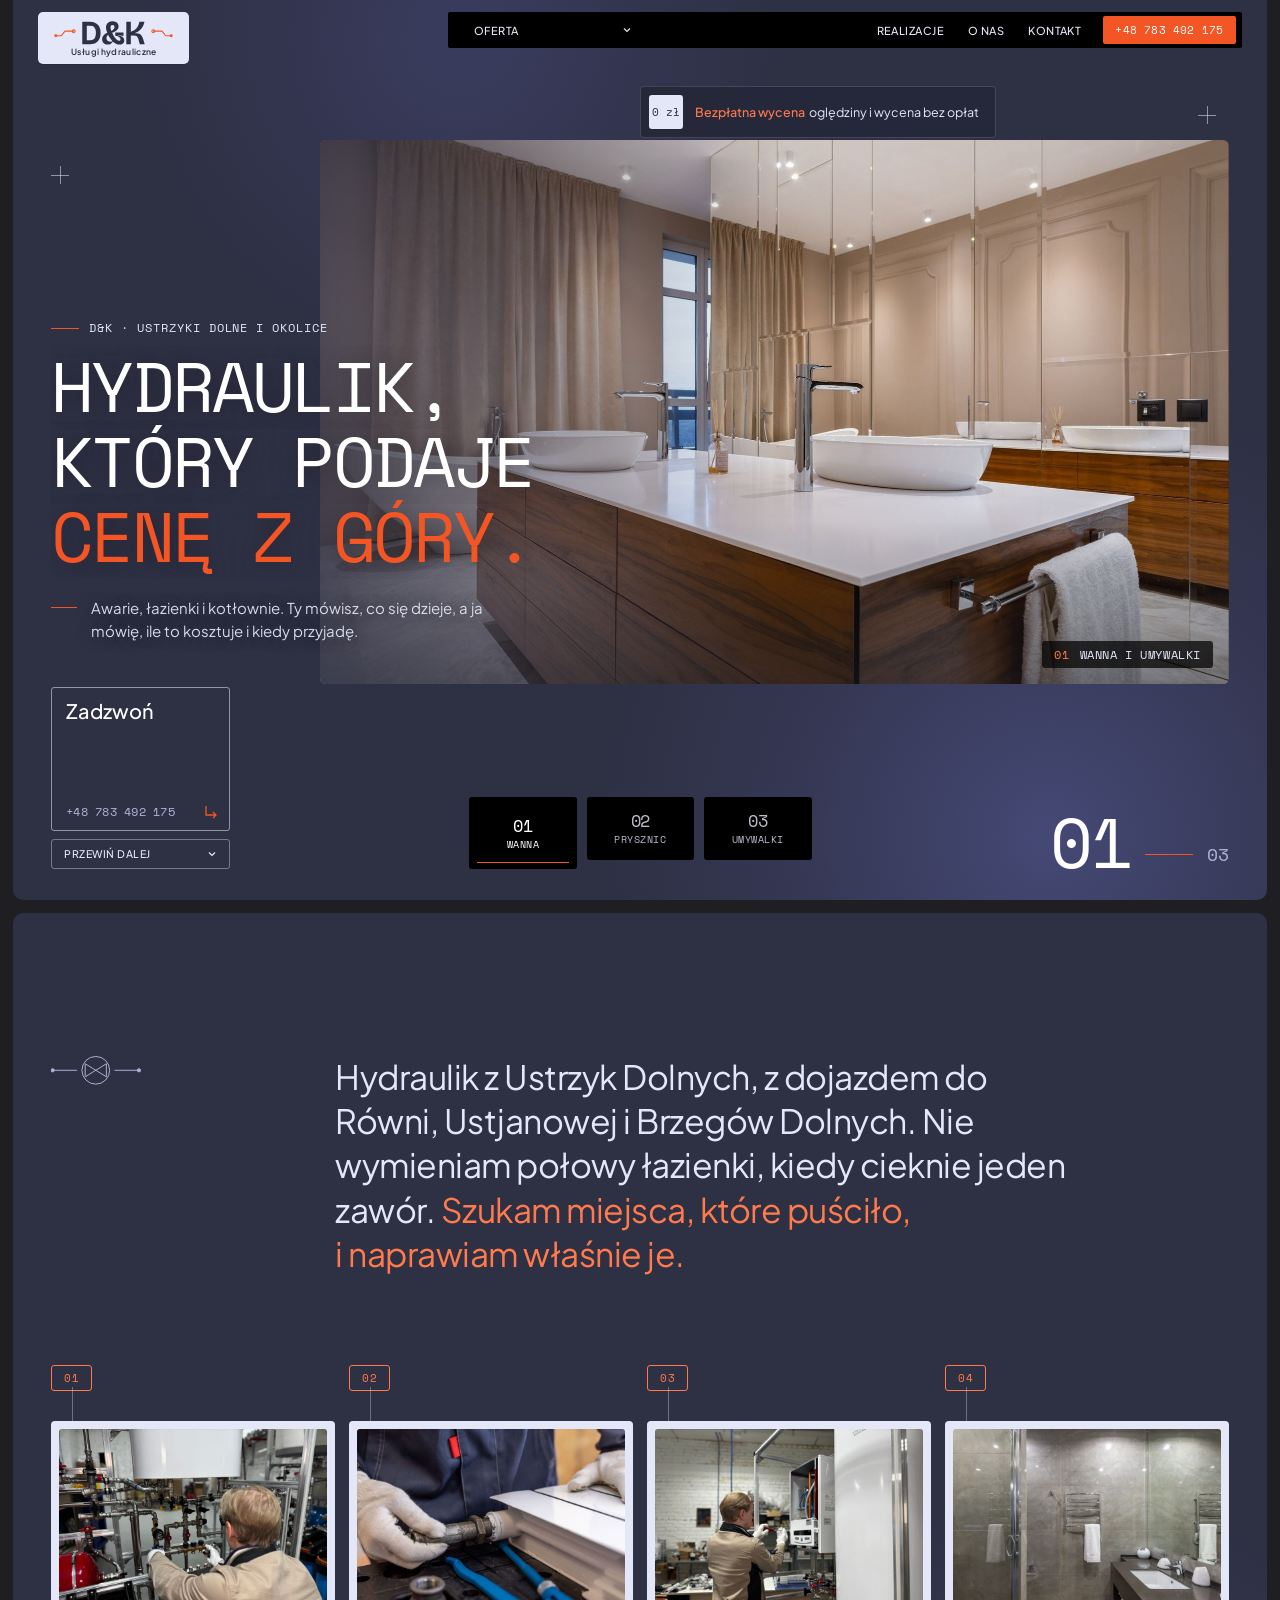
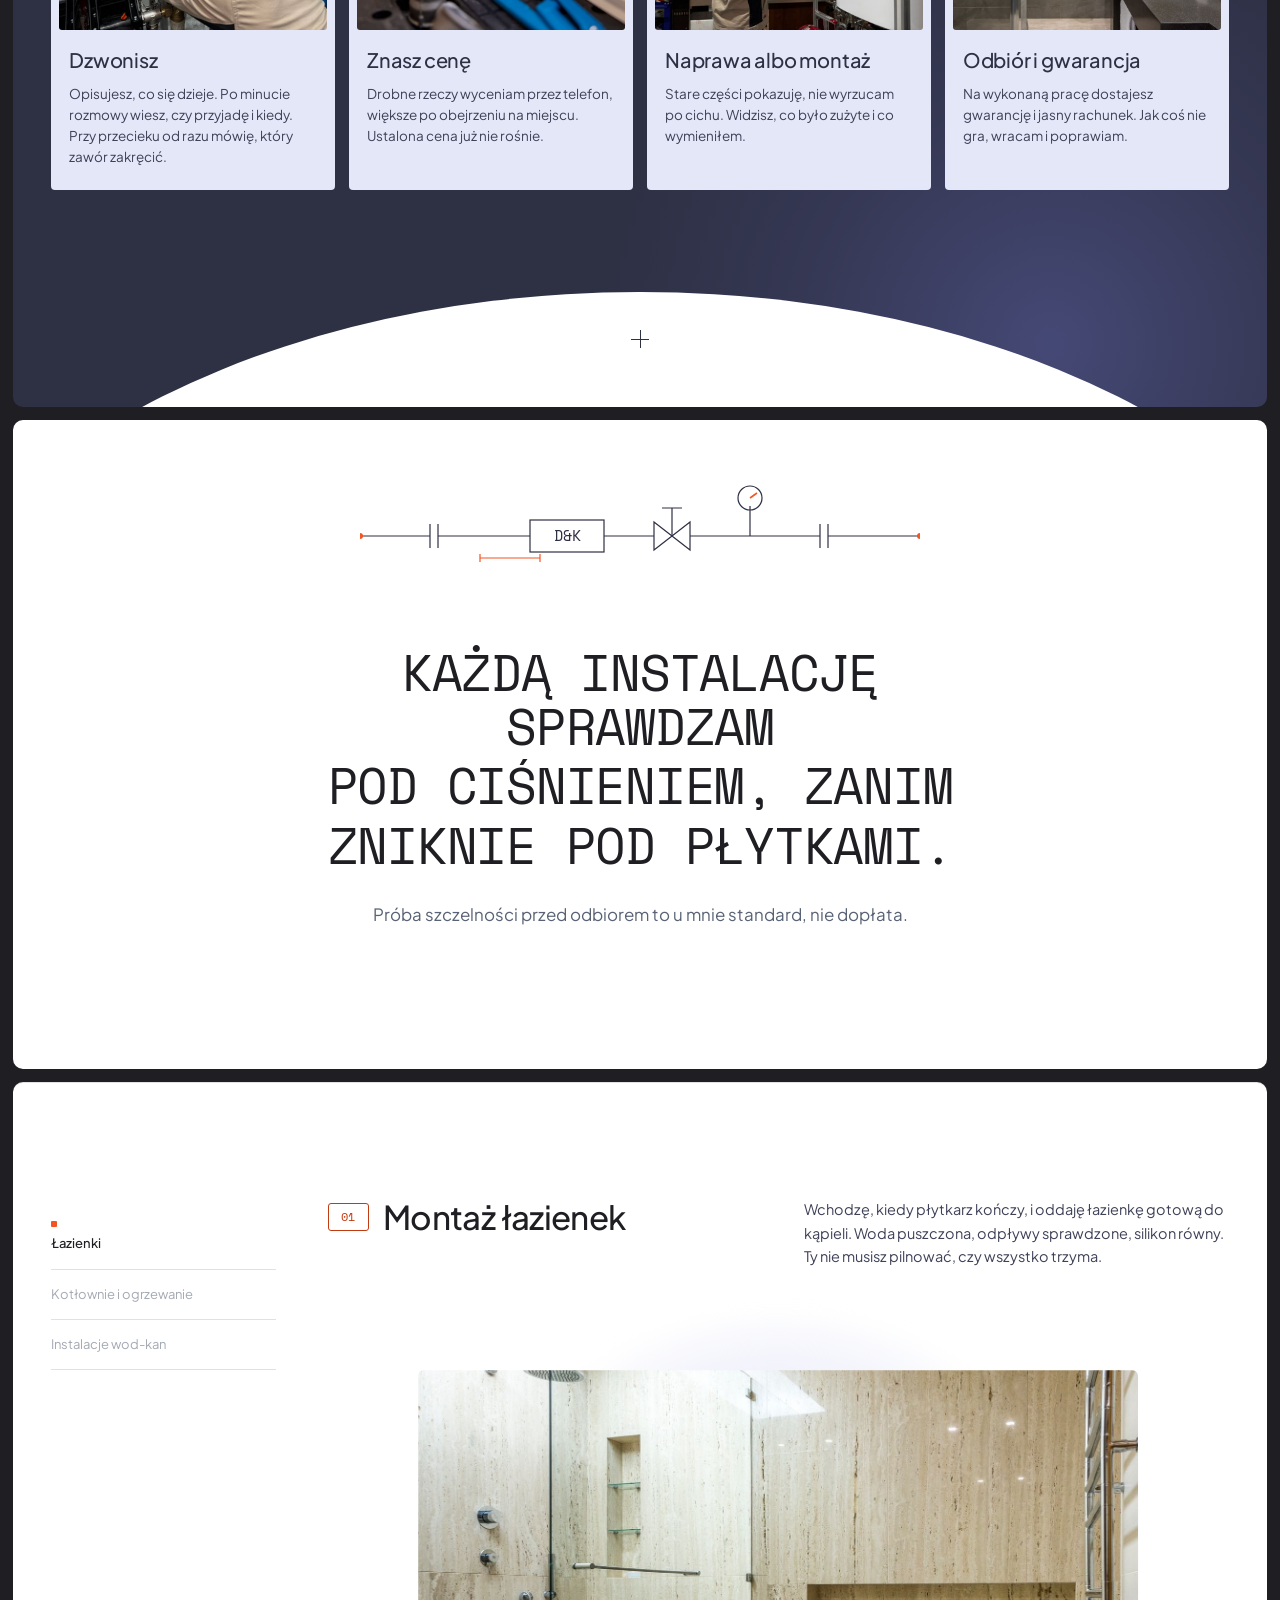
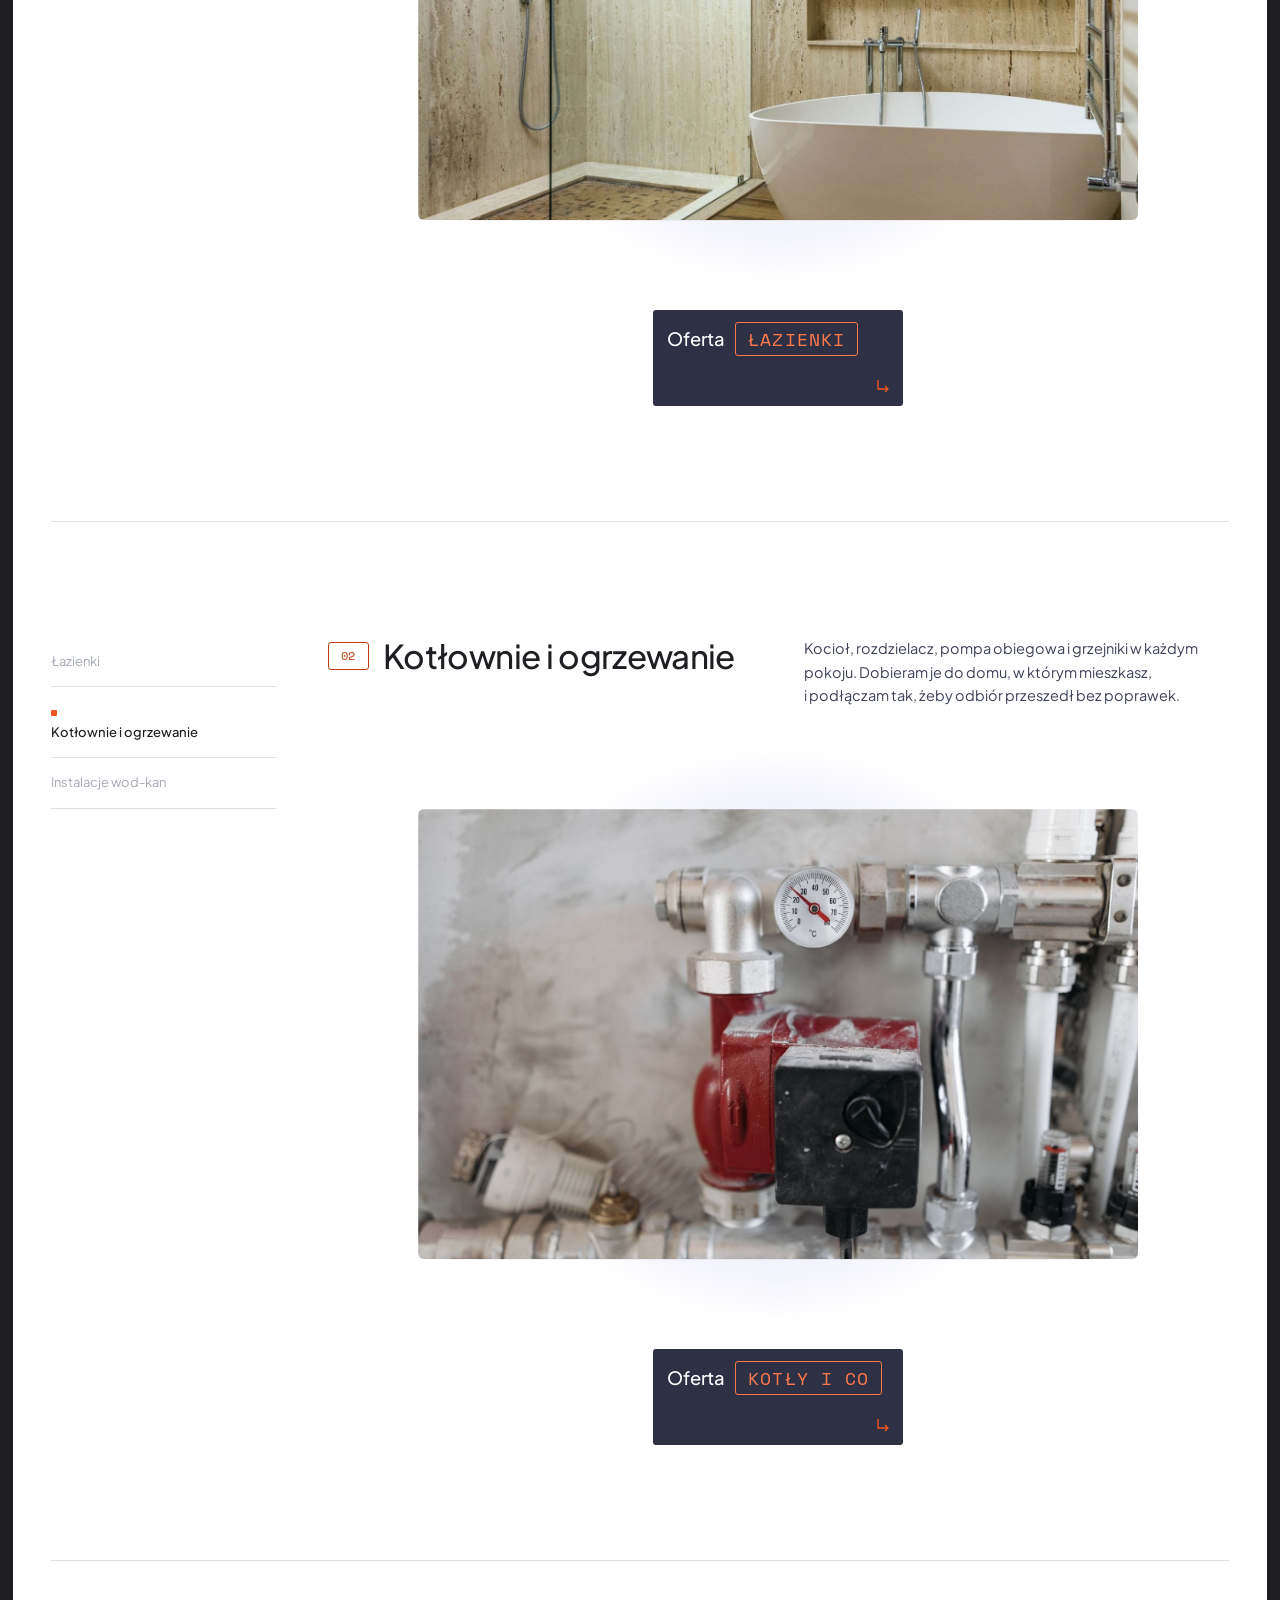
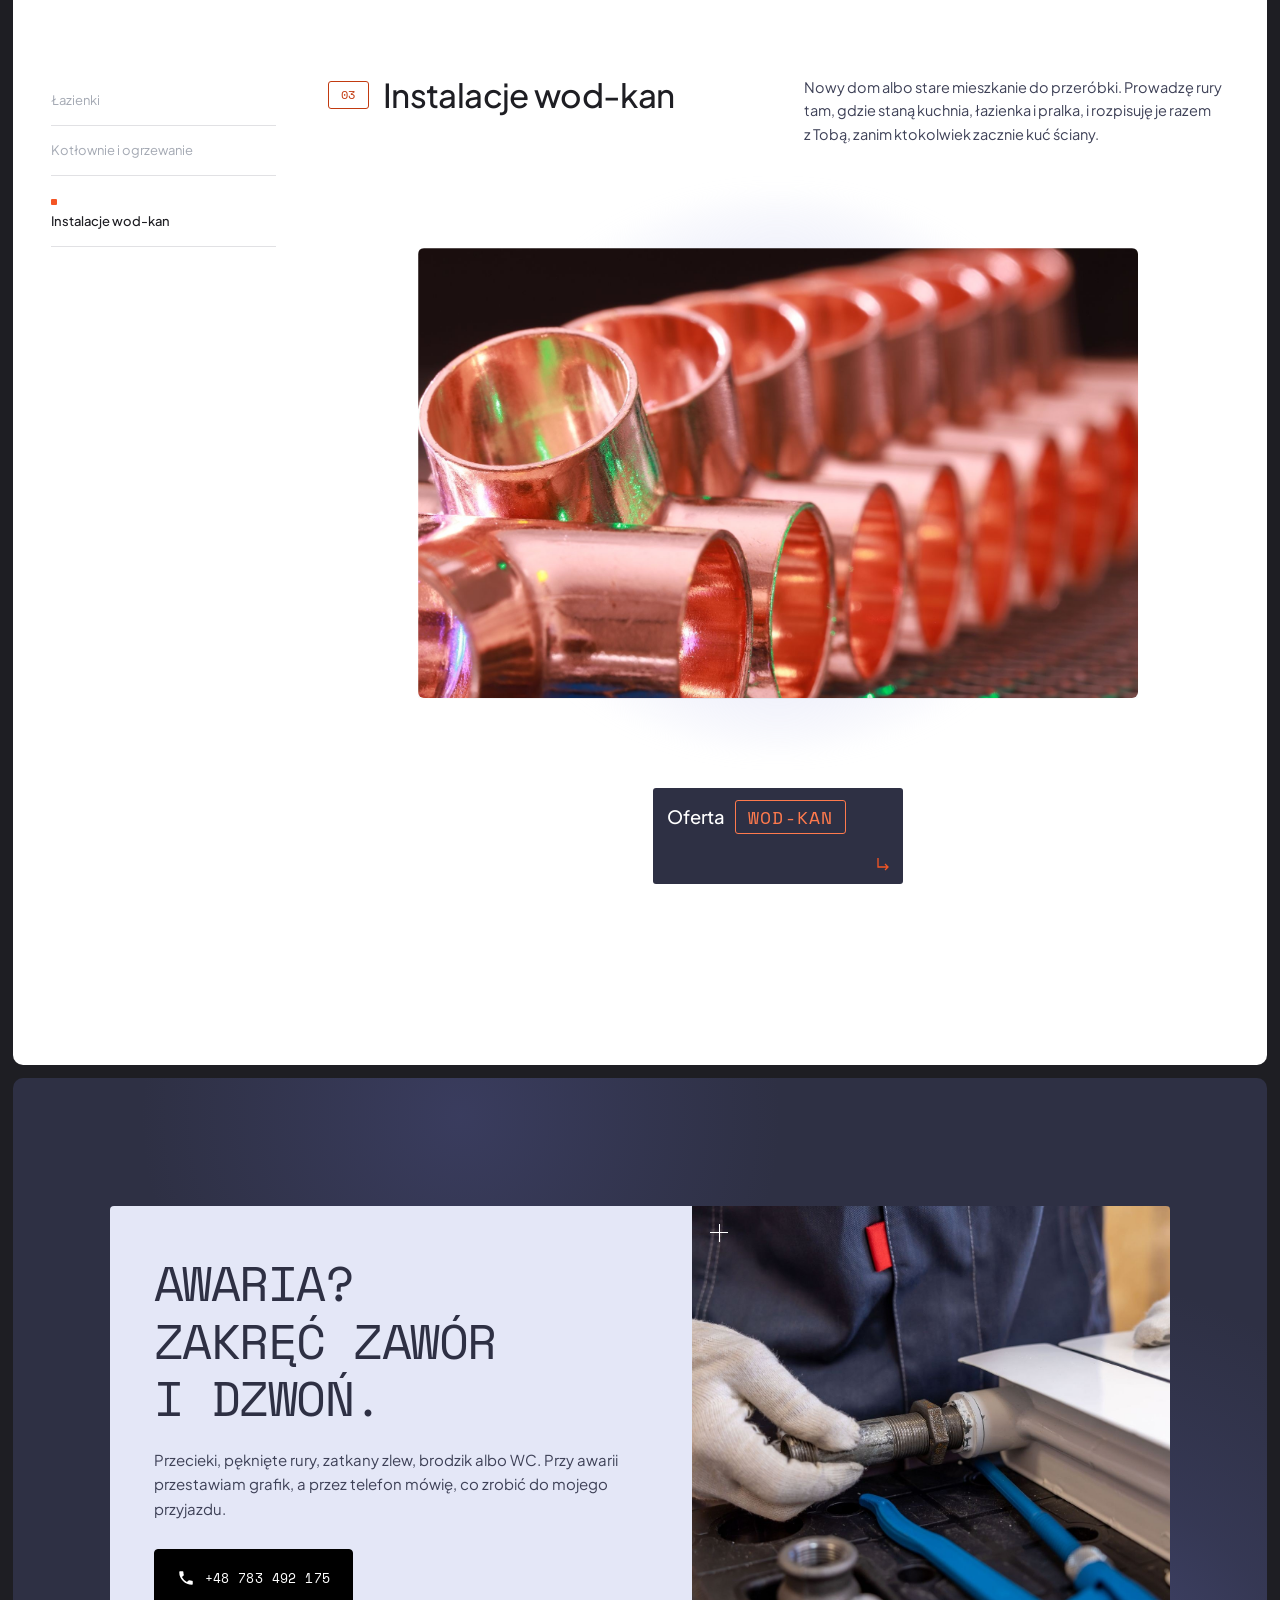
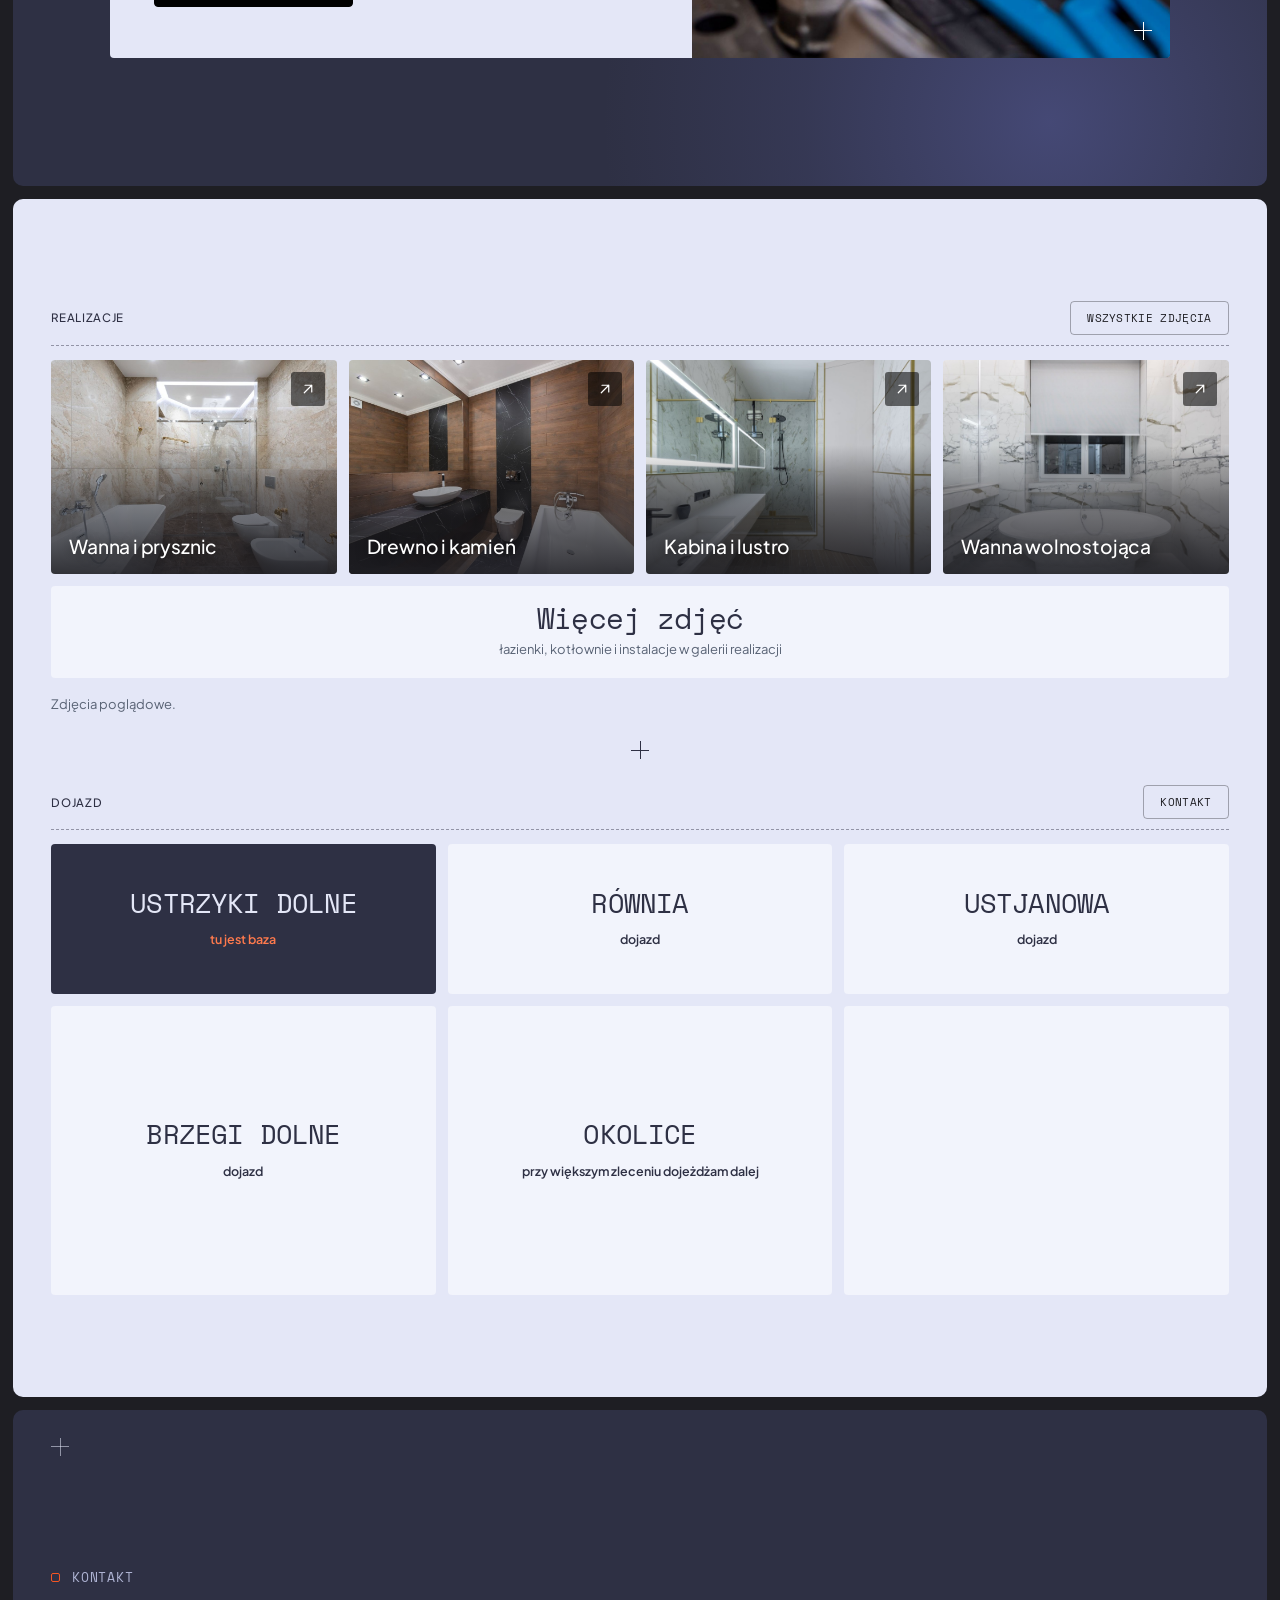
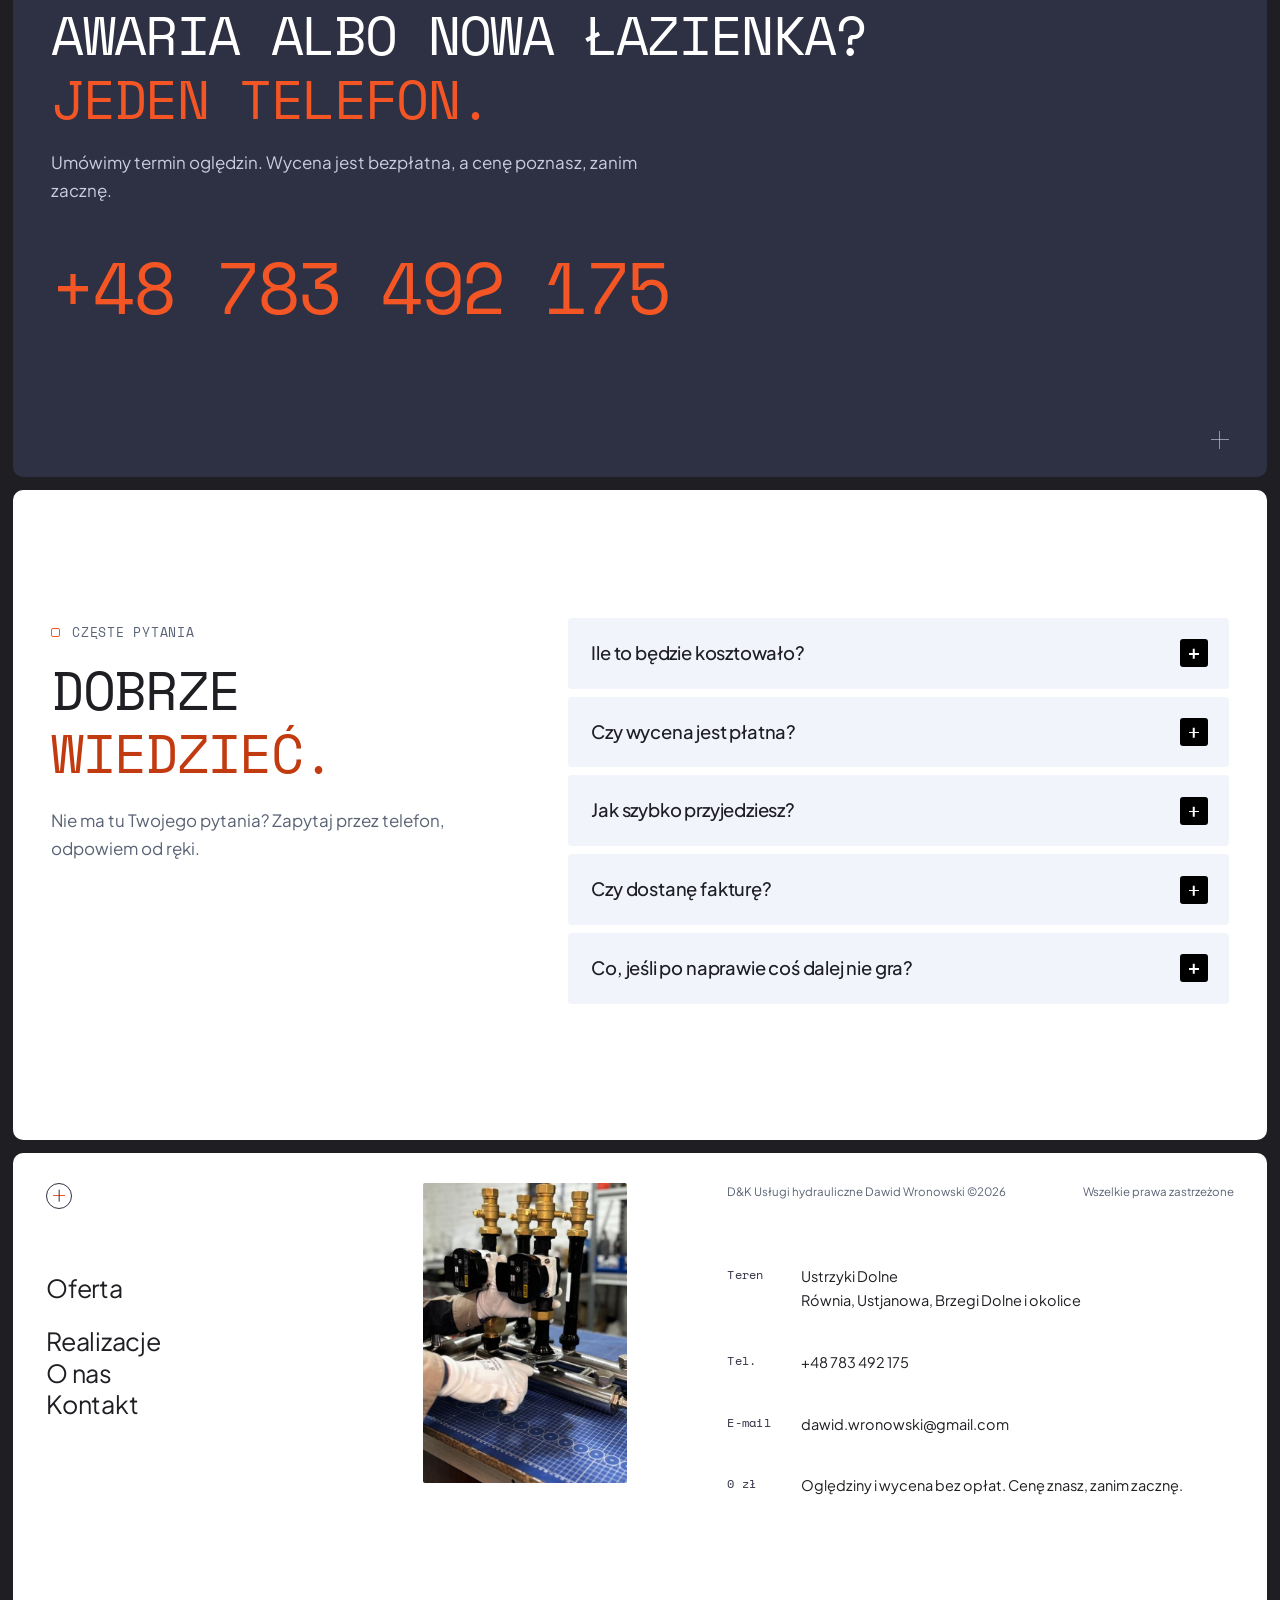
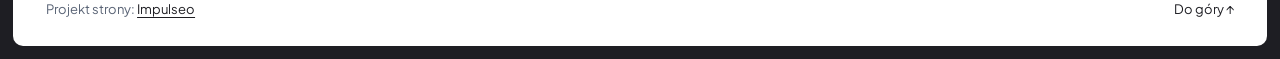
==== commit 023d9355: "[claude-edit][cmt:489d199f-d9e2-4e7e-acbb-a6cd5d3f5832] demo 1:1 w układzie thermokonnect.com: grana" ====
--- a/index.html
+++ b/index.html
@@ -7,7 +7,7 @@
 <meta name="description" content="Hydraulik w Ustrzykach Dolnych z dojazdem. Awarie, udrażnianie, instalacje wod-kan, łazienki, wymiana kotłów. Cenę znasz z góry. Zadzwoń: +48 783 492 175.">
 <link rel="canonical" href="https://impulseo-pl.github.io/d-k-kompleksowe-uslugi-hydrauliczne-dawid-wronowski/">
 <meta name="robots" content="noindex, nofollow">
-<meta name="theme-color" content="#0E1013">
+<meta name="theme-color" content="#2E3044">
 <meta property="og:type" content="website">
 <meta property="og:locale" content="pl_PL">
 <meta property="og:site_name" content="D&amp;K Usługi hydrauliczne Dawid Wronowski">
@@ -24,30 +24,28 @@
 <link rel="preload" as="image" href="img/hero.jpg" fetchpriority="high">
 <link rel="preconnect" href="https://fonts.googleapis.com">
 <link rel="preconnect" href="https://fonts.gstatic.com" crossorigin>
-<link href="https://fonts.googleapis.com/css2?family=Bricolage+Grotesque:opsz,wght@12..96,400..700&family=Geist:wght@400..600&display=swap" rel="stylesheet">
-<link rel="stylesheet" href="assets/styles.css?v=20261112">
+<link href="https://fonts.googleapis.com/css2?family=Plus+Jakarta+Sans:wght@400..700&family=Space+Mono:wght@400;700&display=swap" rel="stylesheet">
+<link rel="stylesheet" href="assets/styles.css?v=20261113">
 <meta name="nb-deploy" content="38b975bb85a4">
 <script src="assets/lenis.min.js?v=1.1.20" defer></script>
-<script src="assets/main.js?v=20261112" defer></script>
+<script src="assets/main.js?v=20261113" defer></script>
 </head>
 <body>
 <a class="skip" href="#tresc">Przejdź do treści</a>
 <header class="site-head">
-<div class="intro" aria-hidden="true"><span class="intro-line"><i></i></span><span class="intro-meta">usługi hydrauliczne · Ustrzyki Dolne</span></div><div class="head-in">
+<div class="intro" aria-hidden="true"><span class="intro-line"><i></i><i></i></span><span class="intro-meta">usługi hydrauliczne · Ustrzyki Dolne</span></div><div class="head-in">
   <a class="brand" href="index.html" aria-label="D&amp;K Usługi hydrauliczne - strona główna">
-    <span class="znak"><svg class="wm" viewBox="37 -682 1864 705" role="img" aria-label="D&amp;K"><path pathLength="1" style="--i:0" d="M108.1 0V-113.1H285.3Q333.1 -113.1 369.9 -134.7Q406.7 -156.3 427.6 -203.4Q448.5 -250.5 448.5 -328Q448.5 -383.7 437.4 -424.9Q426.3 -466.1 403.8 -493.2Q381.3 -520.2 346.7 -533.5Q312.1 -546.9 264.5 -546.9H108.1V-660H259.4Q373.7 -660 446.3 -621Q518.8 -582 553.1 -509.5Q587.5 -437 587.5 -336.3Q587.5 -258.3 570.2 -201.3Q553 -144.3 522.7 -105.3Q492.3 -66.3 454.1 -43.3Q415.9 -20.3 373.3 -10.1Q330.6 0 288.9 0ZM44.8 0V-660H178.8V0Z"/><path pathLength="1" style="--i:1" d="M1145.7 14.2Q1092 14.2 1041.7 -11.9Q991.5 -37.9 946.8 -81.5Q902.1 -125.1 865.5 -179.5Q828.9 -233.8 802.1 -291.3Q775.3 -348.9 760.9 -401.9Q746.5 -455 746.5 -496.1Q746.5 -542.4 766.2 -582.8Q786 -623.3 828.3 -648.9Q870.6 -674.5 937.1 -674.5Q999.3 -674.5 1039.6 -652.5Q1079.9 -630.5 1100.2 -596.4Q1120.5 -562.3 1120.5 -525.1Q1120.5 -484.3 1096.5 -447.3Q1072.5 -410.3 1025.6 -380.2Q978.7 -350.2 909 -329.8L892.3 -381.1Q944 -408.3 971.5 -439.3Q999 -470.2 999 -506.4Q999 -532.8 984 -550.4Q968.9 -567.9 940.5 -567.9Q918.9 -567.9 905.4 -557.1Q891.9 -546.3 886.3 -530.1Q880.7 -513.9 880.7 -496.7Q880.7 -472.1 891.6 -433.3Q902.4 -394.5 921.4 -349.5Q940.3 -304.5 965.1 -259.9Q989.8 -215.4 1017.7 -178.8Q1045.7 -142.1 1074.9 -119.8Q1104.2 -97.5 1131.7 -97.5Q1153.5 -97.5 1165.2 -110.8Q1176.9 -124.1 1176.9 -142.7Q1176.9 -163.5 1161.1 -186.2Q1145.4 -209 1111.3 -227.6Q1077.3 -246.2 1021.3 -251.6V-345.2H1264.5V-244.1L1096.4 -270.9V-261.4Q1189.1 -244.7 1239 -207.8Q1288.9 -171 1288.9 -106.8Q1288.9 -71.2 1274.8 -47.6Q1260.7 -24 1238.7 -10.3Q1216.6 3.3 1191.7 8.8Q1166.9 14.2 1145.7 14.2ZM800 13.9Q752.3 13.9 714.3 -4.7Q676.3 -23.4 654.5 -58.6Q632.7 -93.7 632.7 -143.2Q632.7 -185 647.9 -217.2Q663.1 -249.4 687.7 -273Q712.3 -296.5 741.2 -312.2Q770.1 -327.8 797.8 -335.9L819.9 -284.5Q791.8 -264.7 775.6 -236.6Q759.4 -208.4 759.4 -178.2Q759.4 -145.9 775.5 -122Q791.6 -98.1 818.9 -85.2Q846.1 -72.3 879 -72.3Q901.3 -72.3 916.6 -79.8Q931.9 -87.3 944 -99.1L954.7 -76.9H946.7Q937.7 -50.8 918.2 -30.2Q898.6 -9.6 869 2.2Q839.5 13.9 800 13.9Z"/><path pathLength="1" style="--i:2" d="M1347.8 0V-660H1481.8V-368.1Q1537 -381.2 1580.6 -410.8Q1624.1 -440.5 1655.9 -480.6Q1687.6 -520.7 1707.5 -567.2Q1727.5 -613.6 1735.1 -660H1884.1Q1873.4 -603 1849.8 -551.4Q1826.3 -499.9 1790.4 -456.9Q1754.5 -414 1708.2 -381.8Q1661.9 -349.5 1605.1 -331.2V-323.5Q1666.9 -326.9 1708.3 -313.8Q1749.6 -300.8 1775.9 -276.5Q1802.3 -252.3 1818 -220.7Q1833.7 -189.1 1844.2 -155.2L1893.2 0H1745.2L1710.7 -133.1Q1699.8 -176.6 1680 -204.4Q1660.1 -232.3 1626.9 -245.5Q1593.7 -258.7 1539.9 -258.7H1481.8V0Z"/></svg></span>
-    <span class="brand-sub">Usługi hydrauliczne<br>Ustrzyki Dolne</span>
+    <span class="brand-tag"><span class="brand-row"><svg class="circ" viewBox="0 0 24 10" fill="none" aria-hidden="true"><path d="M1 8h7l4-5h10" stroke="currentColor" stroke-width="1.2"/><circle cx="2" cy="8" r="1.6" fill="currentColor"/><circle cx="21.5" cy="3" r="1.6" stroke="currentColor" stroke-width="1.1"/></svg><span class="znak"><svg class="wm" viewBox="37 -682 1864 705" role="img" aria-label="D&amp;K"><path pathLength="1" style="--i:0" d="M108.1 0V-113.1H285.3Q333.1 -113.1 369.9 -134.7Q406.7 -156.3 427.6 -203.4Q448.5 -250.5 448.5 -328Q448.5 -383.7 437.4 -424.9Q426.3 -466.1 403.8 -493.2Q381.3 -520.2 346.7 -533.5Q312.1 -546.9 264.5 -546.9H108.1V-660H259.4Q373.7 -660 446.3 -621Q518.8 -582 553.1 -509.5Q587.5 -437 587.5 -336.3Q587.5 -258.3 570.2 -201.3Q553 -144.3 522.7 -105.3Q492.3 -66.3 454.1 -43.3Q415.9 -20.3 373.3 -10.1Q330.6 0 288.9 0ZM44.8 0V-660H178.8V0Z"/><path pathLength="1" style="--i:1" d="M1145.7 14.2Q1092 14.2 1041.7 -11.9Q991.5 -37.9 946.8 -81.5Q902.1 -125.1 865.5 -179.5Q828.9 -233.8 802.1 -291.3Q775.3 -348.9 760.9 -401.9Q746.5 -455 746.5 -496.1Q746.5 -542.4 766.2 -582.8Q786 -623.3 828.3 -648.9Q870.6 -674.5 937.1 -674.5Q999.3 -674.5 1039.6 -652.5Q1079.9 -630.5 1100.2 -596.4Q1120.5 -562.3 1120.5 -525.1Q1120.5 -484.3 1096.5 -447.3Q1072.5 -410.3 1025.6 -380.2Q978.7 -350.2 909 -329.8L892.3 -381.1Q944 -408.3 971.5 -439.3Q999 -470.2 999 -506.4Q999 -532.8 984 -550.4Q968.9 -567.9 940.5 -567.9Q918.9 -567.9 905.4 -557.1Q891.9 -546.3 886.3 -530.1Q880.7 -513.9 880.7 -496.7Q880.7 -472.1 891.6 -433.3Q902.4 -394.5 921.4 -349.5Q940.3 -304.5 965.1 -259.9Q989.8 -215.4 1017.7 -178.8Q1045.7 -142.1 1074.9 -119.8Q1104.2 -97.5 1131.7 -97.5Q1153.5 -97.5 1165.2 -110.8Q1176.9 -124.1 1176.9 -142.7Q1176.9 -163.5 1161.1 -186.2Q1145.4 -209 1111.3 -227.6Q1077.3 -246.2 1021.3 -251.6V-345.2H1264.5V-244.1L1096.4 -270.9V-261.4Q1189.1 -244.7 1239 -207.8Q1288.9 -171 1288.9 -106.8Q1288.9 -71.2 1274.8 -47.6Q1260.7 -24 1238.7 -10.3Q1216.6 3.3 1191.7 8.8Q1166.9 14.2 1145.7 14.2ZM800 13.9Q752.3 13.9 714.3 -4.7Q676.3 -23.4 654.5 -58.6Q632.7 -93.7 632.7 -143.2Q632.7 -185 647.9 -217.2Q663.1 -249.4 687.7 -273Q712.3 -296.5 741.2 -312.2Q770.1 -327.8 797.8 -335.9L819.9 -284.5Q791.8 -264.7 775.6 -236.6Q759.4 -208.4 759.4 -178.2Q759.4 -145.9 775.5 -122Q791.6 -98.1 818.9 -85.2Q846.1 -72.3 879 -72.3Q901.3 -72.3 916.6 -79.8Q931.9 -87.3 944 -99.1L954.7 -76.9H946.7Q937.7 -50.8 918.2 -30.2Q898.6 -9.6 869 2.2Q839.5 13.9 800 13.9Z"/><path pathLength="1" style="--i:2" d="M1347.8 0V-660H1481.8V-368.1Q1537 -381.2 1580.6 -410.8Q1624.1 -440.5 1655.9 -480.6Q1687.6 -520.7 1707.5 -567.2Q1727.5 -613.6 1735.1 -660H1884.1Q1873.4 -603 1849.8 -551.4Q1826.3 -499.9 1790.4 -456.9Q1754.5 -414 1708.2 -381.8Q1661.9 -349.5 1605.1 -331.2V-323.5Q1666.9 -326.9 1708.3 -313.8Q1749.6 -300.8 1775.9 -276.5Q1802.3 -252.3 1818 -220.7Q1833.7 -189.1 1844.2 -155.2L1893.2 0H1745.2L1710.7 -133.1Q1699.8 -176.6 1680 -204.4Q1660.1 -232.3 1626.9 -245.5Q1593.7 -258.7 1539.9 -258.7H1481.8V0Z"/></svg></span><svg class="circ" viewBox="0 0 24 10" fill="none" aria-hidden="true"><path d="M2 3h10l4 5h7" stroke="currentColor" stroke-width="1.2"/><circle cx="2.5" cy="3" r="1.6" stroke="currentColor" stroke-width="1.1"/><circle cx="22" cy="8" r="1.6" fill="currentColor"/></svg></span><span class="brand-sub">Usługi hydrauliczne</span></span>
   </a>
-  <nav class="nav-links" aria-label="Menu główne">
-    <a class="nl" href="oferta.html">Oferta</a><a class="nl" href="realizacje.html">Realizacje</a><a class="nl" href="o-nas.html">O&nbsp;nas</a><a class="nl" href="kontakt.html">Kontakt</a>
-    <a class="btn btn-copper nav-cta" href="tel:+48783492175"><span class="live" aria-hidden="true"></span>+48 783 492 175</a>
+  <nav class="nav-bar" aria-label="Menu główne">
+    <a class="nl first" href="oferta.html">Oferta<svg viewBox="0 0 10 10" fill="none" aria-hidden="true"><path d="M2 3.5 5 6.5 8 3.5" stroke="currentColor" stroke-width="1.2"/></svg></a><a class="nl" href="realizacje.html">Realizacje</a><a class="nl" href="o-nas.html">O&nbsp;nas</a><a class="nl" href="kontakt.html">Kontakt</a><a class="nl tel" href="tel:+48783492175">+48 783 492 175</a>
   </nav>
   <button class="burger" type="button" aria-label="Otwórz menu" aria-expanded="false" aria-controls="mnav"><span></span><span></span></button>
 </div>
 </header>
 <script>(function(){var d=document.documentElement;if(!d.classList.contains('intro-on'))return;
 var wyszlo=false,koniec=false,t0=Date.now();
-function heroGotowe(){var im=document.querySelector('.hero-media img');return !!(im&&im.complete&&im.naturalWidth>0);}
+function heroGotowe(){var im=document.querySelector('.hero-media .slide img');return !!(im&&im.complete&&im.naturalWidth>0);}
 function sprzataj(){if(koniec)return;koniec=true;d.classList.add('hero-go');d.classList.remove('intro-on','intro-gra','intro-out');
 ['--i-w','--i-h','--i-px','--i-py','--i-zmniejsz','--i-baza-w','--i-baza-h'].forEach(function(k){d.style.removeProperty(k);});
 try{document.dispatchEvent(new Event('wejscie:koniec'));}catch(e){}}
@@ -77,201 +75,173 @@
 <main id="tresc">
 
 <section class="hero">
-  <div class="hero-media"><img src="img/hero.jpg" alt="Nowoczesna łazienka z dwiema umywalkami nablatowymi i drewnianą szafką" width="1800" height="1202" decoding="async" fetchpriority="high"></div>
+  <div class="glow" aria-hidden="true"><span class="b b1"></span><span class="b b2"></span></div>
+  <span class="plus p1" aria-hidden="true"></span><span class="plus p2" aria-hidden="true"></span>
+  <a class="hero-note up" style="--d:700" href="kontakt.html"><span class="ni">0&nbsp;zł</span><span><b>Bezpłatna wycena</b>oględziny i&nbsp;wycena bez opłat</span></a>
+  <div class="hero-media" data-slider>
+    <figure class="slide is-active"><img src="img/hero.jpg" alt="Nowoczesna łazienka z dwiema umywalkami nablatowymi i drewnianą szafką" width="1800" height="1202" decoding="async" fetchpriority="high"></figure>
+    <figure class="slide"><img src="img/g5.jpg" alt="Prysznic walk-in w płytkach imitujących marmur" width="1880" height="1254" loading="lazy" decoding="async" style="object-position:64% 50%"></figure>
+    <figure class="slide"><img src="img/g4.jpg" alt="Jasna łazienka z podwójną umywalką i długą szafką" width="1880" height="1255" loading="lazy" decoding="async"></figure>
+    <span class="slide-tag" aria-live="polite"><b data-nr>01</b><span data-name>Wanna i&nbsp;umywalki</span></span>
+  </div>
   <div class="hero-in">
-    <p class="hero-tag up" style="--d:0"><span class="live" aria-hidden="true"></span>Bezpłatna wycena<span class="sep" aria-hidden="true"></span><span class="muted">Ustrzyki Dolne i&nbsp;okolice</span></p>
-    <h1><span class="ln"><span class="ln-i" style="--k:0">Awarie, łazienki</span></span><span class="ln"><span class="ln-i" style="--k:1">i&nbsp;kotłownie.</span></span><span class="ln"><span class="ln-i" style="--k:2"><em>Cenę znasz z&nbsp;góry.</em></span></span></h1>
-    <p class="hero-lead up" style="--d:380">Hydraulik z&nbsp;Ustrzyk Dolnych, z&nbsp;dojazdem do Równi, Ustjanowej i&nbsp;Brzegów Dolnych. Ty mówisz, co się dzieje, a&nbsp;ja mówię, ile to kosztuje i&nbsp;kiedy przyjadę.</p>
-    <div class="hero-ctas up" style="--d:500">
-      <a class="btn btn-copper" href="tel:+48783492175"><svg class="ico" width="16" height="16" viewBox="0 0 24 24" fill="none" aria-hidden="true"><path d="M6.6 10.8a15.5 15.5 0 0 0 6.6 6.6l2.2-2.2a1 1 0 0 1 1-.24 11.4 11.4 0 0 0 3.6.58 1 1 0 0 1 1 1V20a1 1 0 0 1-1 1A17 17 0 0 1 3 4a1 1 0 0 1 1-1h3.5a1 1 0 0 1 1 1c0 1.25.2 2.46.58 3.6a1 1 0 0 1-.25 1l-2.23 2.2Z" fill="currentColor"/></svg>Zadzwoń: +48 783 492 175</a>
-      <a class="btn btn-ghost" href="realizacje.html">Zobacz realizacje<svg class="ico arr" width="18" height="18" viewBox="0 0 24 24" fill="none" stroke="currentColor" stroke-width="1.6" stroke-linecap="round" stroke-linejoin="round" aria-hidden="true"><path d="M5 12h14M13 6l6 6-6 6"/></svg></a>
-    </div>
-    <div class="hero-foot up" style="--d:640">
-      <span class="gdzie">Ustrzyki Dolne, Równia, Ustjanowa, Brzegi Dolne</span>
-      <span>Gwarancja na wykonaną pracę</span>
-      <span class="cue" aria-hidden="true">Przewiń<span class="cue-line"><i></i></span></span>
-    </div>
-  </div>
-</section>
-
-<section class="strip" aria-label="Najważniejsze w skrócie">
-  <div class="strip-in">
-    <div class="strip-it"><div class="k">Bezpłatna wycena</div><div class="v">oględziny bez opłat</div></div><div class="strip-it"><div class="k">Cena znana z&nbsp;góry</div><div class="v">ustalona już nie rośnie</div></div><div class="strip-it"><div class="k">Gwarancja</div><div class="v">na wykonaną pracę</div></div><div class="strip-it"><div class="k">Próba szczelności</div><div class="v">przed odbiorem instalacji</div></div><div class="strip-it"><div class="k">Dojazd do klienta</div><div class="v">Ustrzyki Dolne i&nbsp;okolice</div></div>
-  </div>
-</section>
-
-<section class="sec" id="uslugi">
-  <div class="wrap">
-    <div class="sec-head">
+    <div class="hero-tt">
+      <p class="hero-cat up" style="--d:0">D&amp;K · Ustrzyki Dolne i&nbsp;okolice</p>
+      <h1><span class="ln"><span class="ln-i" style="--k:0">Hydraulik,</span></span><span class="ln"><span class="ln-i" style="--k:1">który podaje</span></span><span class="ln"><span class="ln-i" style="--k:2"><em>cenę z&nbsp;góry.</em></span></span></h1>
+      <div class="hero-cap up" style="--d:420">
+        <span class="cap-mark" aria-hidden="true"></span>
+        <p>Awarie, łazienki i&nbsp;kotłownie. Ty mówisz, co się dzieje, a&nbsp;ja mówię, ile to kosztuje i&nbsp;kiedy przyjadę.</p>
+      </div>
+    </div>
+    <div class="hero-foot">
+      <div class="calls up" style="--d:520">
+        <a class="box-btn" href="tel:+48783492175"><span>Zadzwoń</span><small>+48 783 492 175</small><svg class="corner" viewBox="0 0 16 16" fill="none" aria-hidden="true"><path d="M3 2v9h10M10 8l3 3-3 3" stroke="currentColor" stroke-width="1.3"/></svg></a>
+        <a class="mini-btn" href="#o-firmie">Przewiń dalej<svg viewBox="0 0 10 10" fill="none" aria-hidden="true"><path d="M2 3.5 5 6.5 8 3.5" stroke="currentColor" stroke-width="1.2"/></svg></a>
+      </div>
+      <div class="thumbs up" style="--d:620" role="tablist" aria-label="Zdjęcia w nagłówku">
+        <button class="th is-active" type="button" role="tab" aria-selected="true" data-go="0" data-name="Wanna i&nbsp;umywalki"><b>01</b>Wanna</button>
+        <button class="th" type="button" role="tab" aria-selected="false" data-go="1" data-name="Prysznic walk-in"><b>02</b>Prysznic</button>
+        <button class="th" type="button" role="tab" aria-selected="false" data-go="2" data-name="Umywalki i&nbsp;baterie"><b>03</b>Umywalki</button>
+      </div>
+      <div class="count up" style="--d:700" aria-hidden="true"><span class="cur">01</span><span class="bar"><i></i></span><span class="tot">03</span></div>
+    </div>
+  </div>
+</section>
+
+<section class="tk-about" id="o-firmie">
+  <div class="glow" aria-hidden="true"><span class="b b1"></span></div>
+  <div class="wrap">
+    <div class="about-txt">
+      <svg class="scheme rv" viewBox="0 0 110 40" fill="none" stroke="currentColor" stroke-width="1.2" aria-hidden="true"><path d="M2 20h30M78 20h30"/><circle cx="55" cy="20" r="17"/><path d="M42 12v16l26-16v16z"/><circle cx="2" cy="20" r="2" fill="currentColor"/><circle cx="108" cy="20" r="2" fill="currentColor"/></svg>
+      <p class="rv" style="--d:80">Hydraulik z&nbsp;Ustrzyk Dolnych, z&nbsp;dojazdem do Równi, Ustjanowej i&nbsp;Brzegów Dolnych. Nie wymieniam połowy łazienki, kiedy cieknie jeden zawór. <span>Szukam miejsca, które puściło, i&nbsp;naprawiam właśnie je.</span></p>
+    </div>
+    <ol class="benefits">
+      <li class="rv" style="--d:0"><span class="bn"><span class="tag">01</span></span><div class="card-b"><figure class="kb-fig"><img src="img/k1.jpg" alt="Hydraulik sprawdza zawory na rozdzielaczu" width="800" height="600" loading="lazy" decoding="async"></figure><h3>Dzwonisz</h3><p>Opisujesz, co się dzieje. Po minucie rozmowy wiesz, czy przyjadę i&nbsp;kiedy. Przy przecieku od razu mówię, który zawór zakręcić.</p></div></li>
+      <li class="rv" style="--d:120"><span class="bn"><span class="tag">02</span></span><div class="card-b"><figure class="kb-fig"><img src="img/k2.jpg" alt="Dokręcanie złączki przy podłączeniu grzejnika" width="800" height="600" loading="lazy" decoding="async"></figure><h3>Znasz cenę</h3><p>Drobne rzeczy wyceniam przez telefon, większe po obejrzeniu na miejscu. Ustalona cena już nie rośnie.</p></div></li>
+      <li class="rv" style="--d:240"><span class="bn"><span class="tag">03</span></span><div class="card-b"><figure class="kb-fig"><img src="img/k3.jpg" alt="Montaż i uruchomienie kotła gazowego" width="800" height="600" loading="lazy" decoding="async"></figure><h3>Naprawa albo montaż</h3><p>Stare części pokazuję, nie wyrzucam po cichu. Widzisz, co było zużyte i&nbsp;co wymieniłem.</p></div></li>
+      <li class="rv" style="--d:360"><span class="bn"><span class="tag">04</span></span><div class="card-b"><figure class="kb-fig"><img src="img/k4.jpg" alt="Gotowa kabina prysznicowa po montażu" width="800" height="600" loading="lazy" decoding="async"></figure><h3>Odbiór i&nbsp;gwarancja</h3><p>Na wykonaną pracę dostajesz gwarancję i&nbsp;jasny rachunek. Jak coś nie gra, wracam i&nbsp;poprawiam.</p></div></li>
+    </ol>
+  </div>
+  <div class="arc" aria-hidden="true"><span class="plus"></span></div>
+</section>
+
+<section class="tk-say">
+  <div class="wrap">
+    <svg class="blueprint rv" viewBox="0 0 560 90" fill="none" stroke="currentColor" stroke-width="1.2" aria-hidden="true">
+      <path d="M0 52h70M70 40v24M78 40v24M78 52h92"/>
+      <rect x="170" y="36" width="74" height="32"/>
+      <text x="207" y="57" text-anchor="middle" font-family="Space Mono, monospace" font-size="15" fill="currentColor" stroke="none">D&amp;K</text>
+      <path d="M244 52h50"/>
+      <path d="M294 38v28l36-28v28z"/>
+      <path d="M312 52V24M302 24h20"/>
+      <path d="M330 52h60"/>
+      <path d="M390 52V22"/>
+      <circle cx="390" cy="14" r="12"/>
+      <path class="acc" d="M390 14l7-5" stroke-width="1.6"/>
+      <path d="M390 52h70M460 40v24M468 40v24M468 52h92"/>
+      <path class="acc" d="M120 74h60M120 70v8M180 70v8" stroke-width="1.2"/>
+      <circle class="acc" cx="0" cy="52" r="3" fill="currentColor" stroke="none"/>
+      <circle class="acc" cx="560" cy="52" r="3" fill="currentColor" stroke="none"/>
+    </svg>
+    <h2 class="h2 rv rv-h"><span class="ln"><span class="ln-i" style="--k:0">Każdą instalację sprawdzam</span></span><span class="ln"><span class="ln-i" style="--k:1">pod ciśnieniem, zanim</span></span><span class="ln"><span class="ln-i" style="--k:2">zniknie pod płytkami.</span></span></h2>
+    <p class="lead rv" style="--d:200">Próba szczelności przed odbiorem to u&nbsp;mnie standard, nie dopłata.</p>
+  </div>
+</section>
+
+<section class="tk-prod" id="uslugi">
+  <div class="wrap">
+    <article class="prod" id="u-lazienki">
+      <ul class="rail" aria-label="Usługi"><li class="on"><a href="#u-lazienki">Łazienki</a></li><li><a href="#u-kotly">Kotłownie i&nbsp;ogrzewanie</a></li><li><a href="#u-wodkan">Instalacje wod-kan</a></li></ul>
       <div>
-        <p class="eyebrow rv">Czym się zajmuję</p>
-        <h2 class="h2 rv rv-h"><span class="ln"><span class="ln-i" style="--k:0">Od uszczelki</span></span><span class="ln"><span class="ln-i" style="--k:1"><em>po całą kotłownię.</em></span></span></h2>
-      </div>
-      <div class="side rv" style="--d:120">
-        <p class="lead">Z&nbsp;tym dzwonią do mnie najczęściej. Cały zakres prac jest w&nbsp;ofercie.</p>
-        <a class="btn btn-ghost" href="oferta.html">Pełna oferta<svg class="ico arr" width="18" height="18" viewBox="0 0 24 24" fill="none" stroke="currentColor" stroke-width="1.6" stroke-linecap="round" stroke-linejoin="round" aria-hidden="true"><path d="M5 12h14M13 6l6 6-6 6"/></svg></a>
-      </div>
-    </div>
-    <div class="tiles-3">
-      <a class="tile rv-img rv" style="--d:0" href="oferta.html#lazienki">
-        <img src="img/g10.jpg" alt="Łazienka z kabiną prysznicową i wolnostojącą wanną" width="1507" height="1300" decoding="async">
-        <span class="go" aria-hidden="true"><svg class="ico" width="18" height="18" viewBox="0 0 24 24" fill="none" stroke="currentColor" stroke-width="1.6" stroke-linecap="round" stroke-linejoin="round" aria-hidden="true"><path d="M7 17 17 7M8 7h9v9"/></svg></span>
-        <span class="tile-cap"><h3>Łazienki</h3><span>Wanna, kabina, umywalka, WC i&nbsp;baterie</span></span>
-      </a><a class="tile rv-img rv" style="--d:120" href="oferta.html#kotly">
-        <img src="img/pompa.jpg" alt="Pompa obiegowa i termometr na rozdzielaczu ogrzewania" width="1880" height="1255" decoding="async">
-        <span class="go" aria-hidden="true"><svg class="ico" width="18" height="18" viewBox="0 0 24 24" fill="none" stroke="currentColor" stroke-width="1.6" stroke-linecap="round" stroke-linejoin="round" aria-hidden="true"><path d="M7 17 17 7M8 7h9v9"/></svg></span>
-        <span class="tile-cap"><h3>Kotłownie i&nbsp;ogrzewanie</h3><span>Kotły, grzejniki, centralne ogrzewanie</span></span>
-      </a><a class="tile rv-img rv" style="--d:240" href="oferta.html#wod-kan">
-        <img src="img/miedz.jpg" alt="Miedziane złączki do instalacji wodnej" width="1880" height="1253" decoding="async">
-        <span class="go" aria-hidden="true"><svg class="ico" width="18" height="18" viewBox="0 0 24 24" fill="none" stroke="currentColor" stroke-width="1.6" stroke-linecap="round" stroke-linejoin="round" aria-hidden="true"><path d="M7 17 17 7M8 7h9v9"/></svg></span>
-        <span class="tile-cap"><h3>Instalacje wod-kan</h3><span>Nowe domy i&nbsp;generalne remonty</span></span>
-      </a>
-    </div>
-  </div>
-</section>
-
-<section class="sec paper-2">
-  <div class="wrap about">
-    <figure class="fig rv-img rv">
-      <img src="img/about.jpg" alt="Hydraulik w rękawicach skręca złączkę przy grzejniku" width="1880" height="1253" decoding="async" data-plx="36" style="height:112%;margin-top:-6%">
-    </figure>
-    <div>
-      <p class="eyebrow rv">Kto przyjedzie</p>
-      <h2 class="h2 rv rv-h"><span class="ln"><span class="ln-i" style="--k:0">Najpierw sprawdzam,</span></span><span class="ln"><span class="ln-i" style="--k:1"><em>potem rozbieram.</em></span></span></h2>
-      <p class="rv" style="--d:100;margin-top:28px">Nazywam się Dawid Wronowski i&nbsp;prowadzę firmę D&amp;K. Nie wymieniam połowy łazienki, kiedy cieknie jeden zawór. Szukam miejsca, które faktycznie puściło, i&nbsp;naprawiam właśnie je.</p>
-      <p class="rv" style="--d:160">Cenę znasz, zanim wyjmę narzędzia, a&nbsp;stare części zostawiam Ci do obejrzenia.</p>
-      <div class="stats rv" style="--d:200">
-        <div class="stat"><b><span class="num" data-to="6">6</span></b><span>rodzajów prac, od awarii po kotłownię</span></div>
-        <div class="stat"><b><span class="num" data-to="4">4</span></b><span>miejscowości, w&nbsp;których pracuję najczęściej</span></div>
-        <div class="stat"><b>0<small>zł</small></b><span>za oględziny i&nbsp;wycenę</span></div>
-      </div>
-      <a class="btn btn-ghost rv" style="--d:240" href="o-nas.html">Więcej o&nbsp;mnie<svg class="ico arr" width="18" height="18" viewBox="0 0 24 24" fill="none" stroke="currentColor" stroke-width="1.6" stroke-linecap="round" stroke-linejoin="round" aria-hidden="true"><path d="M5 12h14M13 6l6 6-6 6"/></svg></a>
-    </div>
-  </div>
-</section>
-
-<section class="proces proces-os sec">
-  <div class="wrap proc-grid">
-    <div class="proc-side">
-      <p class="eyebrow rv">Jak pracuję</p>
-      <h2 class="h2 rv rv-h"><span class="ln"><span class="ln-i" style="--k:0">Wiesz, na czym stoisz.</span></span><span class="ln"><span class="ln-i" style="--k:1"><em>Na każdym etapie.</em></span></span></h2>
-      <div class="proc-count rv" style="--d:160" aria-hidden="true"><b>01</b><span>/ 04</span></div>
-      <p class="proc-now rv" style="--d:200" aria-hidden="true">Dzwonisz</p>
-    </div>
-    <div class="proc-steps">
-      <span class="wire" aria-hidden="true"><i></i></span>
-      <ol class="proc-ol"><li class="step" data-nazwa="Dzwonisz">
-          <span class="no">01 / 04</span>
-          <h3>Dzwonisz</h3>
-          <p>Opisujesz, co się dzieje. Po minucie rozmowy wiesz, czy przyjadę i&nbsp;kiedy. Przy przecieku od razu mówię, który zawór zakręcić.</p>
-        </li><li class="step" data-nazwa="Znasz cenę">
-          <span class="no">02 / 04</span>
-          <h3>Znasz cenę</h3>
-          <p>Drobne rzeczy wyceniam przez telefon, większe po obejrzeniu na miejscu. Ustalona cena już nie rośnie.</p>
-        </li><li class="step" data-nazwa="Naprawa albo montaż">
-          <span class="no">03 / 04</span>
-          <h3>Naprawa albo montaż</h3>
-          <p>Stare części pokazuję, nie wyrzucam po cichu. Widzisz, co było zużyte i&nbsp;co wymieniłem.</p>
-        </li><li class="step" data-nazwa="Odbiór i gwarancja">
-          <span class="no">04 / 04</span>
-          <h3>Odbiór i&nbsp;gwarancja</h3>
-          <p>Na wykonaną pracę dostajesz gwarancję i&nbsp;jasny rachunek. Jak coś nie gra, wracam i&nbsp;poprawiam.</p>
-        </li></ol>
-    </div>
-  </div>
-</section>
-
-<section class="sec">
-  <div class="wrap">
-    <div class="sec-head">
+        <div class="prod-head">
+          <div class="prod-title rv"><span class="tag">01</span><h2>Montaż łazienek</h2></div>
+          <p class="rv" style="--d:100">Wchodzę, kiedy płytkarz kończy, i&nbsp;oddaję łazienkę gotową do kąpieli. Woda puszczona, odpływy sprawdzone, silikon równy. Ty nie musisz pilnować, czy wszystko trzyma.</p>
+        </div>
+        <div class="prod-stage">
+          <figure class="prod-fig rv-img rv"><img src="img/g10.jpg" alt="Łazienka z kabiną prysznicową i wolnostojącą wanną" width="1507" height="1300" loading="lazy" decoding="async"></figure>
+        </div>
+        <a class="shop rv" href="oferta.html#lazienki"><span class="row"><span>Oferta</span><span class="tag">Łazienki</span></span><svg class="corner" viewBox="0 0 16 16" fill="none" aria-hidden="true"><path d="M3 2v9h10M10 8l3 3-3 3" stroke="currentColor" stroke-width="1.3"/></svg></a>
+      </div>
+    </article>
+    <article class="prod" id="u-kotly">
+      <ul class="rail" aria-label="Usługi"><li><a href="#u-lazienki">Łazienki</a></li><li class="on"><a href="#u-kotly">Kotłownie i&nbsp;ogrzewanie</a></li><li><a href="#u-wodkan">Instalacje wod-kan</a></li></ul>
       <div>
-        <p class="eyebrow rv">Realizacje</p>
-        <h2 class="h2 rv rv-h"><span class="ln"><span class="ln-i" style="--k:0">Tak wygląda</span></span><span class="ln"><span class="ln-i" style="--k:1"><em>skończona praca.</em></span></span></h2>
-      </div>
-      <div class="side rv" style="--d:120">
-        <p class="lead">Łazienki, kotłownie, instalacje wod-kan i&nbsp;ogrzewanie. Taki zakres prac wykonuję na co dzień.</p>
-        <a class="btn btn-ghost" href="realizacje.html">Wszystkie zdjęcia<svg class="ico arr" width="18" height="18" viewBox="0 0 24 24" fill="none" stroke="currentColor" stroke-width="1.6" stroke-linecap="round" stroke-linejoin="round" aria-hidden="true"><path d="M5 12h14M13 6l6 6-6 6"/></svg></a>
-      </div>
-    </div>
-    <div class="gal-3">
-      <a class="tile rv-img rv" style="--d:0" href="realizacje.html">
-        <img src="img/g1.jpg" alt="Łazienka z wanną, prysznicem walk-in i bidetem" width="1200" height="801" loading="lazy" decoding="async">
-        <span class="go" aria-hidden="true"><svg class="ico" width="18" height="18" viewBox="0 0 24 24" fill="none" stroke="currentColor" stroke-width="1.6" stroke-linecap="round" stroke-linejoin="round" aria-hidden="true"><path d="M7 17 17 7M8 7h9v9"/></svg></span>
-        <span class="tile-cap"><h3>Łazienka z&nbsp;wanną i&nbsp;prysznicem</h3><span>Wanna, bidet i&nbsp;WC podwieszane</span></span>
-      </a><a class="tile rv-img rv" style="--d:120" href="realizacje.html">
-        <img src="img/g5.jpg" alt="Prysznic walk-in w płytkach imitujących marmur" width="1880" height="1254" loading="lazy" decoding="async" style="object-position:64% 50%">
-        <span class="go" aria-hidden="true"><svg class="ico" width="18" height="18" viewBox="0 0 24 24" fill="none" stroke="currentColor" stroke-width="1.6" stroke-linecap="round" stroke-linejoin="round" aria-hidden="true"><path d="M7 17 17 7M8 7h9v9"/></svg></span>
-        <span class="tile-cap"><h3>Prysznic walk-in</h3><span>Deszczownica i&nbsp;bateria podtynkowa</span></span>
-      </a><a class="tile rv-img rv" style="--d:240" href="realizacje.html">
-        <img src="img/g3.jpg" alt="Łazienka w drewnie i ciemnym kamieniu z wanną" width="1200" height="801" loading="lazy" decoding="async">
-        <span class="go" aria-hidden="true"><svg class="ico" width="18" height="18" viewBox="0 0 24 24" fill="none" stroke="currentColor" stroke-width="1.6" stroke-linecap="round" stroke-linejoin="round" aria-hidden="true"><path d="M7 17 17 7M8 7h9v9"/></svg></span>
-        <span class="tile-cap"><h3>Łazienka w&nbsp;drewnie i&nbsp;kamieniu</h3><span>Umywalka nablatowa i&nbsp;WC podwieszane</span></span>
-      </a>
-    </div>
-    <p class="dopisek rv">Zdjęcia poglądowe.</p>
-  </div>
-</section>
-
-<section class="sec dark-2" id="oferta">
-  <div class="wrap">
-    <div class="sec-head">
+        <div class="prod-head">
+          <div class="prod-title rv"><span class="tag">02</span><h2>Kotłownie i&nbsp;ogrzewanie</h2></div>
+          <p class="rv" style="--d:100">Kocioł, rozdzielacz, pompa obiegowa i&nbsp;grzejniki w&nbsp;każdym pokoju. Dobieram je do domu, w&nbsp;którym mieszkasz, i&nbsp;podłączam tak, żeby odbiór przeszedł bez poprawek.</p>
+        </div>
+        <div class="prod-stage">
+          <figure class="prod-fig rv-img rv"><img src="img/pompa.jpg" alt="Pompa obiegowa i termometr na rozdzielaczu ogrzewania" width="1880" height="1255" loading="lazy" decoding="async"></figure>
+        </div>
+        <a class="shop rv" href="oferta.html#kotly"><span class="row"><span>Oferta</span><span class="tag">Kotły i&nbsp;CO</span></span><svg class="corner" viewBox="0 0 16 16" fill="none" aria-hidden="true"><path d="M3 2v9h10M10 8l3 3-3 3" stroke="currentColor" stroke-width="1.3"/></svg></a>
+      </div>
+    </article>
+    <article class="prod" id="u-wodkan">
+      <ul class="rail" aria-label="Usługi"><li><a href="#u-lazienki">Łazienki</a></li><li><a href="#u-kotly">Kotłownie i&nbsp;ogrzewanie</a></li><li class="on"><a href="#u-wodkan">Instalacje wod-kan</a></li></ul>
       <div>
-        <p class="eyebrow rv">Oferta</p>
-        <h2 class="h2 rv rv-h"><span class="ln"><span class="ln-i" style="--k:0">Pełny zakres</span></span><span class="ln"><span class="ln-i" style="--k:1"><em>prac hydraulicznych.</em></span></span></h2>
-      </div>
-      <div class="side rv" style="--d:120">
-        <p class="lead">Szczegóły każdej usługi są w&nbsp;ofercie. Przez telefon od razu powiem, ile to mniej więcej kosztuje.</p>
-      </div>
-    </div>
-    <div class="svc-list">
-      <a class="card rv" style="--d:0" href="oferta.html#awarie">
-        <span class="ic" aria-hidden="true"></span>
-        <h3>Awarie i&nbsp;przecieki</h3>
-        <p>Woda leje się tam, gdzie nie powinna? Zakręć główny zawór i&nbsp;dzwoń.</p>
-        <span class="go" aria-hidden="true"><svg class="ico arr" width="18" height="18" viewBox="0 0 24 24" fill="none" stroke="currentColor" stroke-width="1.6" stroke-linecap="round" stroke-linejoin="round" aria-hidden="true"><path d="M5 12h14M13 6l6 6-6 6"/></svg></span>
-      </a><a class="card rv" style="--d:60" href="oferta.html#udraznianie">
-        <span class="ic" aria-hidden="true"></span>
-        <h3>Udrażnianie rur i&nbsp;kanalizacji</h3>
-        <p>Zatkany zlew, brodzik albo WC to zwykle sprawa na jedną wizytę.</p>
-        <span class="go" aria-hidden="true"><svg class="ico arr" width="18" height="18" viewBox="0 0 24 24" fill="none" stroke="currentColor" stroke-width="1.6" stroke-linecap="round" stroke-linejoin="round" aria-hidden="true"><path d="M5 12h14M13 6l6 6-6 6"/></svg></span>
-      </a><a class="card rv" style="--d:120" href="oferta.html#kotly">
-        <span class="ic" aria-hidden="true"></span>
-        <h3>Wymiana i&nbsp;montaż kotłów</h3>
-        <p>Wymieniam stare kotły na kondensacyjne i&nbsp;podłączam tak, żeby odbiór przeszedł bez poprawek.</p>
-        <span class="go" aria-hidden="true"><svg class="ico arr" width="18" height="18" viewBox="0 0 24 24" fill="none" stroke="currentColor" stroke-width="1.6" stroke-linecap="round" stroke-linejoin="round" aria-hidden="true"><path d="M5 12h14M13 6l6 6-6 6"/></svg></span>
-      </a><a class="card rv" style="--d:180" href="oferta.html#wod-kan">
-        <span class="ic" aria-hidden="true"></span>
-        <h3>Instalacje wod-kan</h3>
-        <p>Woda i&nbsp;kanalizacja od podstaw, z&nbsp;próbą szczelności, zanim cokolwiek zniknie pod płytkami.</p>
-        <span class="go" aria-hidden="true"><svg class="ico arr" width="18" height="18" viewBox="0 0 24 24" fill="none" stroke="currentColor" stroke-width="1.6" stroke-linecap="round" stroke-linejoin="round" aria-hidden="true"><path d="M5 12h14M13 6l6 6-6 6"/></svg></span>
-      </a><a class="card rv" style="--d:240" href="oferta.html#lazienki">
-        <span class="ic" aria-hidden="true"></span>
-        <h3>Montaż łazienek</h3>
-        <p>Wanna, kabina, umywalka, WC i&nbsp;baterie: wypoziomowane, uszczelnione i&nbsp;sprawdzone pod ciśnieniem.</p>
-        <span class="go" aria-hidden="true"><svg class="ico arr" width="18" height="18" viewBox="0 0 24 24" fill="none" stroke="currentColor" stroke-width="1.6" stroke-linecap="round" stroke-linejoin="round" aria-hidden="true"><path d="M5 12h14M13 6l6 6-6 6"/></svg></span>
-      </a><a class="card rv" style="--d:300" href="oferta.html#ogrzewanie">
-        <span class="ic" aria-hidden="true"></span>
-        <h3>Centralne ogrzewanie i&nbsp;grzejniki</h3>
-        <p>Nowe instalacje i&nbsp;wymiana starych pionów. Grzejniki dobieram do kubatury pomieszczenia.</p>
-        <span class="go" aria-hidden="true"><svg class="ico arr" width="18" height="18" viewBox="0 0 24 24" fill="none" stroke="currentColor" stroke-width="1.6" stroke-linecap="round" stroke-linejoin="round" aria-hidden="true"><path d="M5 12h14M13 6l6 6-6 6"/></svg></span>
-      </a>
-    </div>
-  </div>
-</section>
-
-<section class="sec paper-2" id="dojazd">
-  <div class="wrap area">
-    <div>
-      <p class="eyebrow rv">Obszar działania</p>
-      <h2 class="h2 rv rv-h"><span class="ln"><span class="ln-i" style="--k:0">Dojeżdżam</span></span><span class="ln"><span class="ln-i" style="--k:1"><em>do Ciebie.</em></span></span></h2>
-      <p class="lead rv" style="--d:120;margin-top:26px">Najczęściej pracuję w&nbsp;Ustrzykach Dolnych i&nbsp;okolicznych wsiach. Sąsiednie miejscowości też, wystarczy zapytać przy telefonie.</p>
-      <ul class="cities rv" style="--d:180">
-        <li class="base">Ustrzyki Dolne</li><li>Równia</li><li>Ustjanowa</li><li>Brzegi Dolne</li><li class="more">okoliczne miejscowości</li>
-      </ul>
-    </div>
-    <div class="map rv" style="--d:120">
-      <iframe title="Mapa - Ustrzyki Dolne i okolice" src="https://maps.google.com/maps?q=Ustrzyki%20Dolne&z=11&output=embed" loading="lazy" referrerpolicy="no-referrer-when-downgrade"></iframe>
-    </div>
+        <div class="prod-head">
+          <div class="prod-title rv"><span class="tag">03</span><h2>Instalacje wod-kan</h2></div>
+          <p class="rv" style="--d:100">Nowy dom albo stare mieszkanie do przeróbki. Prowadzę rury tam, gdzie staną kuchnia, łazienka i&nbsp;pralka, i&nbsp;rozpisuję je razem z&nbsp;Tobą, zanim ktokolwiek zacznie kuć ściany.</p>
+        </div>
+        <div class="prod-stage">
+          <figure class="prod-fig rv-img rv"><img src="img/miedz.jpg" alt="Miedziane złączki do instalacji wodnej" width="1880" height="1253" loading="lazy" decoding="async"></figure>
+        </div>
+        <a class="shop rv" href="oferta.html#wod-kan"><span class="row"><span>Oferta</span><span class="tag">Wod-kan</span></span><svg class="corner" viewBox="0 0 16 16" fill="none" aria-hidden="true"><path d="M3 2v9h10M10 8l3 3-3 3" stroke="currentColor" stroke-width="1.3"/></svg></a>
+        <div class="prod-line" aria-hidden="true"></div>
+      </div>
+    </article>
+  </div>
+</section>
+
+<section class="tk-cta dark">
+  <div class="glow" aria-hidden="true"><span class="b b1"></span><span class="b b2"></span></div>
+  <div class="wrap">
+    <div class="cta-card rv">
+      <div class="tt">
+        <h2 class="rv-h is-in"><span class="ln"><span class="ln-i">Awaria?</span></span><span class="ln"><span class="ln-i">Zakręć zawór</span></span><span class="ln"><span class="ln-i">i&nbsp;dzwoń.</span></span></h2>
+        <p>Przecieki, pęknięte rury, zatkany zlew, brodzik albo WC. Przy awarii przestawiam grafik, a&nbsp;przez telefon mówię, co zrobić do mojego przyjazdu.</p>
+        <a class="btn btn-copper" href="tel:+48783492175"><svg class="ico" width="16" height="16" viewBox="0 0 24 24" fill="none" aria-hidden="true"><path d="M6.6 10.8a15.5 15.5 0 0 0 6.6 6.6l2.2-2.2a1 1 0 0 1 1-.24 11.4 11.4 0 0 0 3.6.58 1 1 0 0 1 1 1V20a1 1 0 0 1-1 1A17 17 0 0 1 3 4a1 1 0 0 1 1-1h3.5a1 1 0 0 1 1 1c0 1.25.2 2.46.58 3.6a1 1 0 0 1-.25 1l-2.23 2.2Z" fill="currentColor"/></svg>+48 783 492 175</a>
+      </div>
+      <div class="img">
+        <img src="img/about.jpg" alt="Hydraulik w rękawicach skręca złączkę przy grzejniku" width="1880" height="1253" loading="lazy" decoding="async" style="object-position:35% 40%">
+        <span class="plus tl" aria-hidden="true"></span><span class="plus" aria-hidden="true"></span>
+      </div>
+    </div>
+  </div>
+</section>
+
+<section class="tk-list">
+  <div class="wrap">
+    <div class="list-head rv"><span class="lbl">Realizacje</span><a class="btn btn-ghost" href="realizacje.html">Wszystkie zdjęcia</a></div>
+    <div class="logos">
+      <a class="tile rv" style="--d:0" href="realizacje.html"><img src="img/g1.jpg" alt="Łazienka z wanną, prysznicem walk-in i bidetem" width="1200" height="801" loading="lazy" decoding="async"><span class="go" aria-hidden="true"><svg class="ico" width="16" height="16" viewBox="0 0 24 24" fill="none" stroke="currentColor" stroke-width="1.6" stroke-linecap="round" stroke-linejoin="round"><path d="M7 17 17 7M8 7h9v9"/></svg></span><span class="tile-cap"><h3>Wanna i&nbsp;prysznic</h3></span></a>
+      <a class="tile rv" style="--d:90" href="realizacje.html"><img src="img/g3.jpg" alt="Łazienka w drewnie i ciemnym kamieniu z wanną" width="1200" height="801" loading="lazy" decoding="async"><span class="go" aria-hidden="true"><svg class="ico" width="16" height="16" viewBox="0 0 24 24" fill="none" stroke="currentColor" stroke-width="1.6" stroke-linecap="round" stroke-linejoin="round"><path d="M7 17 17 7M8 7h9v9"/></svg></span><span class="tile-cap"><h3>Drewno i&nbsp;kamień</h3></span></a>
+      <a class="tile rv" style="--d:180" href="realizacje.html"><img src="img/r1.jpg" alt="Łazienka z lustrem podświetlanym i kabiną prysznicową" width="1600" height="1068" loading="lazy" decoding="async"><span class="go" aria-hidden="true"><svg class="ico" width="16" height="16" viewBox="0 0 24 24" fill="none" stroke="currentColor" stroke-width="1.6" stroke-linecap="round" stroke-linejoin="round"><path d="M7 17 17 7M8 7h9v9"/></svg></span><span class="tile-cap"><h3>Kabina i&nbsp;lustro</h3></span></a>
+      <a class="tile rv" style="--d:270" href="realizacje.html"><img src="img/r5.jpg" alt="Jasna łazienka w marmurze z wolnostojącą wanną" width="1600" height="1068" loading="lazy" decoding="async"><span class="go" aria-hidden="true"><svg class="ico" width="16" height="16" viewBox="0 0 24 24" fill="none" stroke="currentColor" stroke-width="1.6" stroke-linecap="round" stroke-linejoin="round"><path d="M7 17 17 7M8 7h9v9"/></svg></span><span class="tile-cap"><h3>Wanna wolnostojąca</h3></span></a>
+      <a class="more rv" href="realizacje.html"><b>Więcej zdjęć</b><span>łazienki, kotłownie i&nbsp;instalacje w&nbsp;galerii realizacji</span></a>
+    </div>
+    <p class="dopisek">Zdjęcia poglądowe.</p>
+    <div class="list-plus" aria-hidden="true"><span class="plus"></span></div>
+    <div class="list-head rv" id="dojazd"><span class="lbl">Dojazd</span><a class="btn btn-ghost" href="kontakt.html">Kontakt</a></div>
+    <div class="dist">
+      <div class="d base rv"><b>Ustrzyki Dolne</b><span>tu jest baza</span></div>
+      <div class="d rv" style="--d:80"><b>Równia</b><span>dojazd</span></div>
+      <div class="d rv" style="--d:160"><b>Ustjanowa</b><span>dojazd</span></div>
+      <div class="d rv" style="--d:240"><b>Brzegi Dolne</b><span>dojazd</span></div>
+      <div class="d rv" style="--d:320"><b>Okolice</b><span>przy większym zleceniu dojeżdżam dalej</span></div>
+      <div class="d map rv" style="--d:400"><iframe title="Mapa - Ustrzyki Dolne i okolice" src="https://maps.google.com/maps?q=Ustrzyki%20Dolne&amp;z=11&amp;output=embed" loading="lazy" referrerpolicy="no-referrer-when-downgrade"></iframe></div>
+    </div>
+  </div>
+</section>
+
+<section class="stopklatka">
+  <div class="stk-bg" style="background-image:url(img/g7.jpg)" aria-hidden="true"></div>
+  <span class="plus p1" aria-hidden="true"></span><span class="plus p2" aria-hidden="true"></span>
+  <div class="stk-in">
+    <p class="eyebrow rv">Kontakt</p>
+    <h2 class="h2 rv rv-h"><span class="ln"><span class="ln-i" style="--k:0">Awaria albo nowa łazienka?</span></span><span class="ln"><span class="ln-i" style="--k:1"><em>Jeden telefon.</em></span></span></h2>
+    <p class="lead rv" style="--d:120">Umówimy termin oględzin. Wycena jest bezpłatna, a&nbsp;cenę poznasz, zanim zacznę.</p>
+    <a class="cta-phone rv" style="--d:180" href="tel:+48783492175">+48 783 492 175</a>
   </div>
 </section>
 
@@ -296,9 +266,6 @@
           <summary>Czy dostanę fakturę?<i></i><i></i></summary>
           <div class="faq-a"><p>Tak, na firmę albo na osobę prywatną. Dokument dostajesz od razu, a&nbsp;nie „wyślę później”.</p></div>
         </details><details class="faq-item rv" style="--d:280">
-          <summary>Dojedziesz do mnie?<i></i><i></i></summary>
-          <div class="faq-a"><p>Najczęściej pracuję w&nbsp;Ustrzykach Dolnych, Równi, Ustjanowej i&nbsp;Brzegach Dolnych. Przy większym zleceniu dojeżdżam dalej, wystarczy zapytać.</p></div>
-        </details><details class="faq-item rv" style="--d:350">
           <summary>Co, jeśli po naprawie coś dalej nie gra?<i></i><i></i></summary>
           <div class="faq-a"><p>Wracam i&nbsp;sprawdzam. Moja wina, poprawiam za darmo. Wyszło coś nowego, mówię wprost, co i&nbsp;za ile.</p></div>
         </details>
@@ -306,53 +273,28 @@
   </div>
 </section>
 
-<section class="stopklatka">
-  <div class="stk-bg" style="background-image:url(img/g4.jpg)" aria-hidden="true"></div>
-  <div class="stk-in">
-    <p class="eyebrow rv">Kontakt</p>
-    <h2 class="h2 rv rv-h"><span class="ln"><span class="ln-i" style="--k:0">Awaria albo nowa łazienka?</span></span><span class="ln"><span class="ln-i" style="--k:1"><em>Jeden telefon.</em></span></span></h2>
-    <p class="lead rv" style="--d:120;margin-top:24px">Umówimy termin oględzin. Wycena jest bezpłatna, a&nbsp;cenę poznasz, zanim zacznę.</p>
-    <a class="cta-phone rv" style="--d:180" href="tel:+48783492175">+48 783 492 175</a>
-    <div class="cta-row rv" style="--d:240">
-      <a class="btn btn-copper" href="tel:+48783492175"><svg class="ico" width="16" height="16" viewBox="0 0 24 24" fill="none" aria-hidden="true"><path d="M6.6 10.8a15.5 15.5 0 0 0 6.6 6.6l2.2-2.2a1 1 0 0 1 1-.24 11.4 11.4 0 0 0 3.6.58 1 1 0 0 1 1 1V20a1 1 0 0 1-1 1A17 17 0 0 1 3 4a1 1 0 0 1 1-1h3.5a1 1 0 0 1 1 1c0 1.25.2 2.46.58 3.6a1 1 0 0 1-.25 1l-2.23 2.2Z" fill="currentColor"/></svg>Zadzwoń teraz</a>
-      <a class="btn btn-ghost" href="kontakt.html">Kontakt i&nbsp;dojazd</a>
-    </div>
-  </div>
-</section>
 </main>
 <footer class="site-foot">
-  <div class="wrap">
-    <div class="foot-top">
-      <div>
-        <p class="foot-claim">Awarie, łazienki i&nbsp;kotłownie. Cenę znasz z&nbsp;góry.</p>
-        <a class="btn btn-copper" href="tel:+48783492175"><svg class="ico" width="16" height="16" viewBox="0 0 24 24" fill="none" aria-hidden="true"><path d="M6.6 10.8a15.5 15.5 0 0 0 6.6 6.6l2.2-2.2a1 1 0 0 1 1-.24 11.4 11.4 0 0 0 3.6.58 1 1 0 0 1 1 1V20a1 1 0 0 1-1 1A17 17 0 0 1 3 4a1 1 0 0 1 1-1h3.5a1 1 0 0 1 1 1c0 1.25.2 2.46.58 3.6a1 1 0 0 1-.25 1l-2.23 2.2Z" fill="currentColor"/></svg>+48 783 492 175</a>
-      </div>
-      <div>
-        <h4>Strony</h4>
-        <ul><li><a href="index.html">Strona główna</a></li><li><a href="oferta.html">Oferta</a></li><li><a href="realizacje.html">Realizacje</a></li><li><a href="o-nas.html">O&nbsp;nas</a></li><li><a href="kontakt.html">Kontakt</a></li></ul>
-      </div>
-      <div>
-        <h4>Kontakt</h4>
-        <ul>
-          <li><a href="tel:+48783492175">+48 783 492 175</a></li>
-          <li><a href="mailto:dawid.wronowski@gmail.com">dawid.wronowski@gmail.com</a></li>
-          <li>Ustrzyki Dolne</li>
-        </ul>
-      </div>
-      <div>
-        <h4>Dojazd</h4>
-        <ul>
-          <li>Ustrzyki Dolne</li>
-          <li>Równia</li>
-          <li>Ustjanowa</li>
-          <li>Brzegi Dolne</li>
-        </ul>
-      </div>
-    </div>
-    <div class="foot-mark" aria-hidden="true"><svg class="wm-foot" viewBox="37 -682 1864 705" aria-hidden="true" focusable="false"><path style="--i:0" d="M108.1 0V-113.1H285.3Q333.1 -113.1 369.9 -134.7Q406.7 -156.3 427.6 -203.4Q448.5 -250.5 448.5 -328Q448.5 -383.7 437.4 -424.9Q426.3 -466.1 403.8 -493.2Q381.3 -520.2 346.7 -533.5Q312.1 -546.9 264.5 -546.9H108.1V-660H259.4Q373.7 -660 446.3 -621Q518.8 -582 553.1 -509.5Q587.5 -437 587.5 -336.3Q587.5 -258.3 570.2 -201.3Q553 -144.3 522.7 -105.3Q492.3 -66.3 454.1 -43.3Q415.9 -20.3 373.3 -10.1Q330.6 0 288.9 0ZM44.8 0V-660H178.8V0Z"/><path style="--i:1" d="M1145.7 14.2Q1092 14.2 1041.7 -11.9Q991.5 -37.9 946.8 -81.5Q902.1 -125.1 865.5 -179.5Q828.9 -233.8 802.1 -291.3Q775.3 -348.9 760.9 -401.9Q746.5 -455 746.5 -496.1Q746.5 -542.4 766.2 -582.8Q786 -623.3 828.3 -648.9Q870.6 -674.5 937.1 -674.5Q999.3 -674.5 1039.6 -652.5Q1079.9 -630.5 1100.2 -596.4Q1120.5 -562.3 1120.5 -525.1Q1120.5 -484.3 1096.5 -447.3Q1072.5 -410.3 1025.6 -380.2Q978.7 -350.2 909 -329.8L892.3 -381.1Q944 -408.3 971.5 -439.3Q999 -470.2 999 -506.4Q999 -532.8 984 -550.4Q968.9 -567.9 940.5 -567.9Q918.9 -567.9 905.4 -557.1Q891.9 -546.3 886.3 -530.1Q880.7 -513.9 880.7 -496.7Q880.7 -472.1 891.6 -433.3Q902.4 -394.5 921.4 -349.5Q940.3 -304.5 965.1 -259.9Q989.8 -215.4 1017.7 -178.8Q1045.7 -142.1 1074.9 -119.8Q1104.2 -97.5 1131.7 -97.5Q1153.5 -97.5 1165.2 -110.8Q1176.9 -124.1 1176.9 -142.7Q1176.9 -163.5 1161.1 -186.2Q1145.4 -209 1111.3 -227.6Q1077.3 -246.2 1021.3 -251.6V-345.2H1264.5V-244.1L1096.4 -270.9V-261.4Q1189.1 -244.7 1239 -207.8Q1288.9 -171 1288.9 -106.8Q1288.9 -71.2 1274.8 -47.6Q1260.7 -24 1238.7 -10.3Q1216.6 3.3 1191.7 8.8Q1166.9 14.2 1145.7 14.2ZM800 13.9Q752.3 13.9 714.3 -4.7Q676.3 -23.4 654.5 -58.6Q632.7 -93.7 632.7 -143.2Q632.7 -185 647.9 -217.2Q663.1 -249.4 687.7 -273Q712.3 -296.5 741.2 -312.2Q770.1 -327.8 797.8 -335.9L819.9 -284.5Q791.8 -264.7 775.6 -236.6Q759.4 -208.4 759.4 -178.2Q759.4 -145.9 775.5 -122Q791.6 -98.1 818.9 -85.2Q846.1 -72.3 879 -72.3Q901.3 -72.3 916.6 -79.8Q931.9 -87.3 944 -99.1L954.7 -76.9H946.7Q937.7 -50.8 918.2 -30.2Q898.6 -9.6 869 2.2Q839.5 13.9 800 13.9Z"/><path style="--i:2" d="M1347.8 0V-660H1481.8V-368.1Q1537 -381.2 1580.6 -410.8Q1624.1 -440.5 1655.9 -480.6Q1687.6 -520.7 1707.5 -567.2Q1727.5 -613.6 1735.1 -660H1884.1Q1873.4 -603 1849.8 -551.4Q1826.3 -499.9 1790.4 -456.9Q1754.5 -414 1708.2 -381.8Q1661.9 -349.5 1605.1 -331.2V-323.5Q1666.9 -326.9 1708.3 -313.8Q1749.6 -300.8 1775.9 -276.5Q1802.3 -252.3 1818 -220.7Q1833.7 -189.1 1844.2 -155.2L1893.2 0H1745.2L1710.7 -133.1Q1699.8 -176.6 1680 -204.4Q1660.1 -232.3 1626.9 -245.5Q1593.7 -258.7 1539.9 -258.7H1481.8V0Z"/></svg></div>
+  <div class="foot-in">
+    <div class="foot-a">
+      <span class="foot-ico" aria-hidden="true"><i></i><i></i></span>
+      <nav class="foot-nav" aria-label="Menu w stopce"><a href="oferta.html">Oferta</a><span class="blank" aria-hidden="true"></span><a href="realizacje.html">Realizacje</a><a href="o-nas.html">O&nbsp;nas</a><a href="kontakt.html">Kontakt</a></nav>
+    </div>
+    <div class="foot-b">
+      <figure class="foot-pic"><img src="img/foot.jpg" alt="Montaż rozdzielacza z pompami obiegowymi" width="600" height="804" loading="lazy" decoding="async"></figure>
+    </div>
+    <div class="foot-c">
+      <header><span>D&amp;K Usługi hydrauliczne Dawid Wronowski ©2026</span><span>Wszelkie prawa zastrzeżone</span></header>
+      <ul class="foot-list">
+        <li><span class="lb2">Teren</span><span>Ustrzyki Dolne<br>Równia, Ustjanowa, Brzegi Dolne i&nbsp;okolice</span></li>
+        <li><span class="lb2">Tel.</span><a href="tel:+48783492175">+48 783 492 175</a></li>
+        <li><span class="lb2">E-mail</span><a href="mailto:dawid.wronowski@gmail.com">dawid.wronowski@gmail.com</a></li>
+        <li><span class="lb2">0&nbsp;zł</span><span>Oględziny i&nbsp;wycena bez opłat. Cenę znasz, zanim zacznę.</span></li>
+      </ul>
+    </div>
     <div class="foot-bottom">
-      <span>© 2026 D&amp;K Usługi hydrauliczne Dawid Wronowski · Ustrzyki Dolne</span>
       <span>Projekt strony: <a class="foot-credit" href="https://impulseo.pl" target="_blank" rel="noopener">Impulseo</a></span>
+      <a class="totop" href="#tresc">Do góry ↑</a>
     </div>
   </div>
 </footer>
--- a/assets/styles.css
+++ b/assets/styles.css
@@ -1,100 +1,116 @@
 /* D&K Usługi hydrauliczne Dawid Wronowski. Projekt strony: Impulseo, 11.2026.
-   Paleta: grafit + miedź (kolor rury). Krój: Bricolage Grotesque + Geist. */
+   Układ i nastrój jak thermokonnect.com: granat + fiolet, lawendowe panele w ciemnej ramie,
+   pomarańczowy akcent jak kreska na schemacie. Krój: Space Mono (nagłówki) + Plus Jakarta Sans. */
 :root{
-  --ink:#0E1013;--ink-2:#15181D;--ink-3:#1D2128;--ink-line:rgba(238,238,233,.13);
-  --paper:#F1F1EE;--paper-2:#E7E8E4;--line:rgba(18,20,24,.12);
-  --text:#121418;--muted:#555B64;
-  --on-dark:#EEEEE9;--on-dark-2:#A3A5A2;
-  --accent:#E38A4A;--accent-d:#9C4B19;--accent-soft:rgba(227,138,74,.14);
-  --paper-3:#FFFFFF;
-  --f-display:"Bricolage Grotesque","Geist",system-ui,sans-serif;
-  --f-body:"Geist",system-ui,-apple-system,"Segoe UI",sans-serif;
-  --expo:cubic-bezier(.16,1,.3,1);--ease:cubic-bezier(.16,.84,.44,1);--in:cubic-bezier(.7,0,.84,0);
-  --wrap:min(1320px, 100% - clamp(40px, 8vw, 128px));
-  --nav-h:76px;
-  --img-zoom:1.05;--img-dur:1.4s;--img-rest:brightness(1);--img-hot:brightness(1.08);
+  --frame:#1E1E23;--navy:#2E3044;--navy-2:#26283A;--navy-3:#383B54;
+  --violet:#737CDE;--lav:#E4E7F7;--lav-2:#F2F4FC;--lav-3:#D5DAF1;--white:#FFFFFF;--black:#000000;
+  --text:#1E1E23;--muted:#596375;--line:rgba(46,48,68,.14);
+  --on-dark:#E4E7F7;--on-dark-2:#AEB3D3;--ink-line:rgba(228,231,247,.16);
+  --accent:#F45524;--accent-d:#C23A0F;--accent-soft:rgba(244,85,36,.12);
+  --paper:#FFFFFF;--paper-2:#F2F4FC;--paper-3:#E4E7F7;
+  --f-display:"Space Mono",ui-monospace,"SFMono-Regular",Menlo,monospace;
+  --f-body:"Plus Jakarta Sans",system-ui,-apple-system,"Segoe UI",sans-serif;
+  --expo:cubic-bezier(.16,1,.3,1);--ease:cubic-bezier(.22,.31,0,1);--in:cubic-bezier(.7,0,.84,0);
+  --gut:clamp(6px, 1vw, 14px);
+  --wrap:min(1320px, 100% - clamp(36px, 6vw, 96px));
+  --nav-h:76px;--r:10px;
 }
 *,*::before,*::after{box-sizing:border-box}
-html{-webkit-text-size-adjust:100%;background:var(--ink)}
+html{-webkit-text-size-adjust:100%;background:var(--frame)}
 html.lenis,html.lenis body{height:auto}
 .lenis.lenis-smooth [data-lenis-prevent]{overscroll-behavior:contain}
 .lenis.lenis-stopped{overflow:clip}
 .lenis.lenis-smooth iframe{pointer-events:none}
-body{margin:0;font-family:var(--f-body);font-size:17px;line-height:1.65;color:var(--text);background:var(--paper);-webkit-font-smoothing:antialiased;-moz-osx-font-smoothing:grayscale;overflow-x:clip}
+body{margin:0;font-family:var(--f-body);font-size:16.5px;line-height:1.62;color:var(--text);background:var(--frame);-webkit-font-smoothing:antialiased;-moz-osx-font-smoothing:grayscale;overflow-x:clip}
 img{display:block;max-width:100%;height:auto}
 a{color:inherit;text-decoration:none}
 p{margin:0 0 1em;max-width:62ch}
 ul,ol{margin:0}
-h1,h2,h3{font-family:var(--f-display);font-weight:600;letter-spacing:-.03em;margin:0;font-variation-settings:"opsz" 96;text-wrap:balance}
-h2 em,h1 em{font-style:normal;color:var(--accent-d)}
-.dark h1 em,.dark h2 em,.dark-2 h2 em,.proces h2 em,.hero h1 em,.pagehead h1 em,.stopklatka h2 em{color:var(--accent)}
-::selection{background:var(--accent);color:var(--ink)}
+h1,h2,h3{font-family:var(--f-display);font-weight:400;letter-spacing:-.02em;margin:0;text-wrap:balance}
+h1,.h2{text-transform:uppercase}
+h1 em,h2 em{font-style:normal;color:var(--accent-d)}
+.dark h1 em,.dark h2 em,.hero h1 em,.pagehead h1 em,.tk-cta h2 em{color:var(--accent)}
+::selection{background:var(--accent);color:#fff}
 :focus-visible{outline:2px solid var(--accent);outline-offset:3px}
-.skip{position:absolute;left:12px;top:-60px;z-index:300;background:var(--accent);color:var(--ink);padding:10px 16px;border-radius:8px;font-weight:500}
+.skip{position:absolute;left:12px;top:-60px;z-index:300;background:var(--accent);color:#fff;padding:10px 16px;border-radius:4px;font-weight:600}
 .skip:focus{top:12px}
 .wrap{width:var(--wrap);margin-inline:auto}
-.sec{padding:clamp(88px, 11vw, 168px) 0}
-.dark{background:var(--ink);color:var(--on-dark)}
-.dark-2{background:var(--ink-2);color:var(--on-dark)}
-.paper-2{background:var(--paper-2)}
 .nw{white-space:nowrap}
 .ico{width:18px;height:18px;flex:none}
 
+/* ---------- rama: każda sekcja to panel w ciemnej ramie ---------- */
+main{display:flex;flex-direction:column;gap:var(--gut);padding:0 var(--gut)}
+main>section{position:relative;border-radius:var(--r);overflow:clip;background:var(--white)}
+.sec{padding:clamp(80px, 10vw, 150px) 0}
+.dark,main>section.dark{background:var(--navy);color:var(--on-dark)}
+.paper-2{background:var(--lav-2)}
+.lav{background:var(--lav)}
+
 /* ---------- nagłówki sekcji ---------- */
-.eyebrow{display:inline-flex;align-items:center;gap:12px;font-size:13.5px;font-weight:500;letter-spacing:.01em;color:var(--muted);margin:0 0 24px}
-.eyebrow::before{content:"";width:28px;height:1px;background:var(--accent-d)}
-.dark .eyebrow,.dark-2 .eyebrow,.stopklatka .eyebrow,.proces .eyebrow{color:var(--on-dark-2)}
-.dark .eyebrow::before,.dark-2 .eyebrow::before,.stopklatka .eyebrow::before,.proces .eyebrow::before{background:var(--accent)}
-.h2{font-size:clamp(2.3rem, 1.1rem + 3.6vw, 4.4rem);line-height:1.02}
+.eyebrow{display:inline-flex;align-items:center;gap:12px;font:400 12.5px/1.2 var(--f-display);letter-spacing:.06em;text-transform:uppercase;color:var(--muted);margin:0 0 22px}
+.eyebrow::before{content:"";width:9px;height:9px;border:1.5px solid var(--accent);border-radius:2px}
+.dark .eyebrow{color:var(--on-dark-2)}
+.h2{font-size:clamp(2rem, 1rem + 3vw, 3.6rem);line-height:1.04;letter-spacing:-.03em}
 .ln{display:block;overflow:hidden;padding:.12em 0 .14em;margin:-.12em 0 -.14em}
 .ln-i{display:block}
-.lead{font-size:1.08rem;color:var(--muted);max-width:52ch}
-.dark .lead,.dark-2 .lead{color:var(--on-dark-2)}
-.sec-head{display:grid;grid-template-columns:minmax(0,1.25fr) minmax(0,.75fr);gap:40px;align-items:end;margin-bottom:clamp(44px, 5vw, 72px)}
+.lead{font-size:1.06rem;color:var(--muted);max-width:52ch}
+.dark .lead{color:var(--on-dark-2)}
+.sec-head{display:grid;grid-template-columns:minmax(0,1.25fr) minmax(0,.75fr);gap:40px;align-items:end;margin-bottom:clamp(40px, 5vw, 64px)}
 .sec-head .lead{margin:0}
-.sec-head .side{display:flex;flex-direction:column;gap:24px;align-items:flex-start}
-
-/* ---------- przyciski (klocki: jedna reakcja na kursor dla wszystkich) ---------- */
-.btn{position:relative;isolation:isolate;overflow:hidden;display:inline-flex;align-items:center;justify-content:center;gap:10px;min-height:52px;padding:0 26px;border-radius:999px;border:1px solid transparent;font:500 15px/1.1 var(--f-body);letter-spacing:.005em;cursor:pointer;white-space:nowrap;transition:background-color .72s var(--ease),color .72s var(--ease),border-color .72s var(--ease),box-shadow .72s var(--ease)}
-.btn::after,.card::after,.faq-item::after{content:"";position:absolute;inset:0;z-index:-1;pointer-events:none;background:linear-gradient(105deg,transparent 30%,rgba(255,255,255,.26) 50%,transparent 70%);transform:translateX(-120%);transition:transform .72s var(--ease)}
-.btn-copper{background:var(--accent);color:var(--ink);border-color:var(--accent)}
-.btn-ghost{background:transparent;color:var(--text);border-color:rgba(18,20,24,.22)}
-.dark .btn-ghost,.dark-2 .btn-ghost,.hero .btn-ghost,.stopklatka .btn-ghost,.pagehead .btn-ghost,.site-foot .btn-ghost,.sticky-call .btn-ghost{color:var(--on-dark);border-color:rgba(238,238,233,.3)}
-.btn .arr{transition:transform .72s var(--ease)}
+.sec-head .side{display:flex;flex-direction:column;gap:22px;align-items:flex-start}
+.tag{display:inline-flex;align-items:center;font:400 10.5px/1 var(--f-display);letter-spacing:.06em;text-transform:uppercase;color:var(--accent);border:1px solid var(--accent);border-radius:3px;padding:4px 6px}
+
+/* ---------- przyciski: prostokąt, strzałka w rogu jak na schemacie ---------- */
+.btn{position:relative;isolation:isolate;overflow:hidden;display:inline-flex;align-items:center;justify-content:center;gap:10px;min-height:50px;padding:0 22px;border-radius:4px;border:1px solid transparent;font:400 13px/1.1 var(--f-display);letter-spacing:.03em;text-transform:uppercase;cursor:pointer;white-space:nowrap;transition:background-color .6s var(--ease),color .6s var(--ease),border-color .6s var(--ease)}
+.btn::before{content:"";position:absolute;inset:0;z-index:-1;background:var(--accent);transform:scaleY(0);transform-origin:bottom;transition:transform .6s var(--ease)}
+.btn-copper{background:var(--black);color:var(--white);border-color:var(--black)}
+.dark .btn-copper,.hero .btn-copper,.pagehead .btn-copper,.mnav .btn-copper,.sticky-call .btn-copper,.k-card.dark .btn-copper{background:var(--lav);color:var(--navy);border-color:var(--lav)}
+.btn-ghost{background:transparent;color:var(--text);border-color:rgba(30,30,35,.35)}
+.dark .btn-ghost,.hero .btn-ghost,.pagehead .btn-ghost,.sticky-call .btn-ghost{color:var(--on-dark);border-color:rgba(228,231,247,.4)}
+.btn .arr{transition:transform .6s var(--ease)}
 @media (hover:hover){
-  .btn:hover,.card:hover,.faq-item:hover{background-color:var(--accent-d);color:#fff;border-color:var(--accent-d);box-shadow:0 0 0 4px rgba(227,138,74,.2)}
-  .btn:hover::after,.card:hover::after,.faq-item:hover::after{transform:translateX(120%)}
-}
-
-/* ---------- pasek nawigacji ---------- */
-.site-head{position:fixed;left:0;right:0;top:0;z-index:100;height:var(--nav-h);color:var(--on-dark);transition:transform .6s var(--expo)}
-.site-head::before{content:"";position:absolute;inset:0;z-index:-1;background-color:rgba(14,16,19,0);border-bottom:1px solid transparent;transition:background-color .5s var(--ease),border-color .5s var(--ease)}
-.site-head.is-scrolled::before{background-color:rgba(14,16,19,.86);border-bottom-color:var(--ink-line);-webkit-backdrop-filter:blur(14px) saturate(140%);backdrop-filter:blur(14px) saturate(140%)}
-.site-head.is-hidden{transform:translateY(-100%)}
-.head-in{width:var(--wrap);height:100%;margin-inline:auto;display:flex;align-items:center;justify-content:space-between;gap:24px}
-.brand{display:flex;align-items:center;gap:14px;flex:none}
+  .btn:hover{color:#fff;border-color:var(--accent)}
+  .btn:hover::before{transform:scaleY(1)}
+  .btn:hover .arr{transform:translateX(4px)}
+}
+.live{width:7px;height:7px;border-radius:50%;background:var(--accent);flex:none;animation:live 2.4s var(--ease) infinite}
+@keyframes live{0%{box-shadow:0 0 0 0 rgba(244,85,36,.55)}70%{box-shadow:0 0 0 9px rgba(244,85,36,0)}100%{box-shadow:0 0 0 0 rgba(244,85,36,0)}}
+.corner{position:absolute;right:12px;bottom:12px;width:16px;height:16px;color:var(--accent)}
+
+/* ---------- pasek nawigacji: lawendowa plakietka z nazwą + czarna listwa ---------- */
+.site-head{position:fixed;left:0;right:0;top:0;z-index:100;height:var(--nav-h);pointer-events:none;transition:transform .7s var(--expo)}
+.site-head.is-hidden{transform:translateY(-110%)}
+.head-in{height:100%;padding:12px calc(var(--gut) + clamp(14px, 2vw, 28px));display:flex;align-items:flex-start;justify-content:space-between;gap:24px}
+.brand{pointer-events:auto;position:relative;display:flex;flex:none}
+.brand-tag{position:relative;display:flex;flex-direction:column;align-items:center;gap:3px;padding:9px 16px 7px;background:var(--lav);color:var(--navy);border-radius:5px;box-shadow:0 1px 0 rgba(0,0,0,.12)}
+.brand-tag::after{content:"";position:absolute;right:-1px;bottom:-1px;width:14px;height:14px;background:linear-gradient(135deg,transparent 50%,var(--frame) 50%);border-bottom-right-radius:5px;opacity:.0}
+.brand-row{display:flex;align-items:center;gap:6px}
+.circ{display:block;width:22px;height:10px;color:var(--accent);flex:none}
 .znak{display:block;width:63px;height:24px}
 .wm{display:block;width:100%;height:100%;overflow:visible}
 .wm path{fill:currentColor}
-.brand-sub{font-size:11.5px;line-height:1.35;color:var(--on-dark-2);padding-left:14px;border-left:1px solid var(--ink-line)}
-.nav-links{display:flex;align-items:center;gap:clamp(20px, 2.6vw, 38px)}
-.nl{position:relative;font-size:14.5px;font-weight:500;padding:8px 0;color:var(--on-dark)}
-.nl::after{content:"";position:absolute;left:0;right:0;bottom:2px;height:1px;background:var(--accent);transform:scaleX(0);transform-origin:right;transition:transform .55s var(--ease)}
-.nl:hover::after,.nl[aria-current="page"]::after{transform:scaleX(1);transform-origin:left}
-.nav-cta{min-height:44px;padding:0 20px;font-size:14px}
-.live{width:8px;height:8px;border-radius:50%;background:var(--accent);flex:none;animation:live 2.4s var(--ease) infinite}
-.btn-copper .live{background:var(--ink)}
-@keyframes live{0%{box-shadow:0 0 0 0 rgba(227,138,74,.55)}70%{box-shadow:0 0 0 10px rgba(227,138,74,0)}100%{box-shadow:0 0 0 0 rgba(227,138,74,0)}}
-.burger{display:none;width:48px;height:48px;border-radius:50%;border:1px solid var(--ink-line);background:transparent;color:var(--on-dark);cursor:pointer;position:relative}
-.burger span{position:absolute;left:15px;right:15px;height:1.5px;background:currentColor;transition:transform .5s var(--expo),top .5s var(--expo)}
-.burger span:nth-child(1){top:19px}
+.brand-sub{font:600 8.5px/1 var(--f-body);letter-spacing:.04em;color:var(--navy);white-space:nowrap}
+.nav-bar{pointer-events:auto;display:flex;align-items:center;width:min(62vw, 900px);height:36px;background:var(--black);color:var(--lav);border-radius:2px;padding:0 6px 0 26px;font:500 11px/1 var(--f-body);letter-spacing:.04em;text-transform:uppercase}
+.nav-bar .nl{position:relative;display:inline-flex;align-items:center;gap:8px;height:100%;padding:0 12px;color:var(--lav);transition:color .4s var(--ease)}
+.nav-bar .nl.first{padding-left:0;margin-right:auto;min-width:170px;justify-content:space-between}
+.nav-bar .nl.first svg{width:10px;height:10px}
+.nav-bar .nl::after{content:"";position:absolute;left:12px;right:12px;bottom:7px;height:1px;background:var(--accent);transform:scaleX(0);transform-origin:right;transition:transform .5s var(--ease)}
+.nav-bar .nl.first::after{left:0}
+.nav-bar .nl:hover,.nav-bar .nl[aria-current="page"]{color:#fff}
+.nav-bar .nl:hover::after,.nav-bar .nl[aria-current="page"]::after{transform:scaleX(1);transform-origin:left}
+.nav-bar .nl.tel{margin-left:10px;height:28px;padding:0 12px;border-radius:2px;background:var(--accent);color:#fff;font-family:var(--f-display);font-weight:400;letter-spacing:.02em}
+.nav-bar .nl.tel::after{display:none}
+.nav-bar .nl.tel:hover{background:#fff;color:var(--black)}
+.burger{pointer-events:auto;display:none;width:46px;height:46px;border-radius:4px;border:0;background:var(--black);color:var(--lav);cursor:pointer;position:relative}
+.burger span{position:absolute;left:14px;right:14px;height:1.5px;background:currentColor;transition:transform .5s var(--expo),top .5s var(--expo)}
+.burger span:nth-child(1){top:18px}
 .burger span:nth-child(2){top:27px}
-.menu-open .burger span:nth-child(1){top:23px;transform:rotate(45deg)}
-.menu-open .burger span:nth-child(2){top:23px;transform:rotate(-45deg)}
-.mnav{position:fixed;inset:0;z-index:99;background:var(--ink);color:var(--on-dark);padding:calc(var(--nav-h) + 32px) 0 32px;display:flex;flex-direction:column;visibility:hidden;clip-path:inset(0 0 100% 0);transition:clip-path .7s var(--expo),visibility 0s .7s}
+.menu-open .burger span:nth-child(1){top:22px;transform:rotate(45deg)}
+.menu-open .burger span:nth-child(2){top:22px;transform:rotate(-45deg)}
+.mnav{position:fixed;inset:0;z-index:99;background:var(--navy);color:var(--on-dark);padding:calc(var(--nav-h) + 40px) 0 32px;display:flex;flex-direction:column;visibility:hidden;clip-path:inset(0 0 100% 0);transition:clip-path .7s var(--expo),visibility 0s .7s}
 .menu-open .mnav{visibility:visible;clip-path:inset(0 0 0 0);transition:clip-path .7s var(--expo)}
 .mnav-in{width:var(--wrap);margin-inline:auto;display:flex;flex-direction:column;height:100%}
-.mnav a.ml{display:block;font-family:var(--f-display);font-size:clamp(2.2rem, 1.2rem + 5vw, 3.2rem);font-weight:600;letter-spacing:-.03em;line-height:1.2;padding:6px 0;border-bottom:1px solid var(--ink-line);transform:translateY(24px);opacity:0;transition:transform .7s var(--expo),opacity .7s var(--expo)}
+.mnav a.ml{display:block;font-family:var(--f-display);text-transform:uppercase;font-size:clamp(1.7rem, 1rem + 4vw, 2.6rem);letter-spacing:-.02em;line-height:1.2;padding:10px 0;border-bottom:1px solid var(--ink-line);transform:translateY(24px);opacity:0;transition:transform .7s var(--expo),opacity .7s var(--expo)}
 .menu-open .mnav a.ml{transform:none;opacity:1}
 .menu-open .mnav a.ml:nth-child(2){transition-delay:.05s}
 .menu-open .mnav a.ml:nth-child(3){transition-delay:.1s}
@@ -104,31 +120,39 @@
 .mnav-foot{margin-top:auto;padding-top:28px;display:flex;flex-direction:column;gap:14px;color:var(--on-dark-2);font-size:14px}
 .mnav-foot .btn{align-self:flex-start}
 
-/* ---------- ekran wejścia: nazwa D&K rysowana miedzianą kreską ---------- */
+/* ---------- ekran wejścia: czarne tło, nazwa D&K rysowana kreską jak na schemacie ---------- */
 .intro{display:none}
 .intro-on body{overflow:hidden}
-.intro-on .intro{display:block;position:fixed;inset:0;z-index:1;background:var(--ink);transform:translateY(0);transition:transform .74s cubic-bezier(.66,0,.24,1)}
-.intro-on .intro::before{content:"";position:absolute;inset:0;background:radial-gradient(60% 50% at 50% 50%,rgba(227,138,74,.08),transparent 70%);opacity:0;transition:opacity .9s var(--ease)}
+.intro-on .intro{display:block;position:fixed;inset:0;z-index:1;background:#050507;transform:translateY(0);transition:transform .74s cubic-bezier(.66,0,.24,1)}
+.intro-on .intro::before{content:"";position:absolute;inset:0;background:radial-gradient(45% 40% at 50% 50%,rgba(115,124,222,.16),transparent 70%);opacity:0;transition:opacity .9s var(--ease)}
 .intro-on.intro-gra .intro::before{opacity:1}
-.intro-on .intro::after{content:"";position:absolute;left:0;right:0;bottom:-1px;height:2px;background:linear-gradient(90deg,transparent,var(--accent) 20%,#F7C59B 50%,var(--accent) 80%,transparent);box-shadow:0 0 22px 2px rgba(227,138,74,.55)}
 .intro-on.intro-out .intro{transform:translateY(-101%)}
-.intro-line{position:absolute;left:50%;top:50%;width:var(--i-w,320px);height:1px;margin-top:calc(var(--i-h,90px) * .5 + 26px);transform:translateX(-50%);overflow:hidden}
-.intro-line i{position:absolute;inset:0;background:linear-gradient(90deg,rgba(227,138,74,0),var(--accent) 30%,#F7C59B 70%,rgba(227,138,74,0));transform:scaleX(0);transform-origin:left}
+.intro-line{position:absolute;left:50%;top:50%;width:calc(var(--i-w,320px) + 180px);height:2px;margin-top:-1px;transform:translateX(-50%);pointer-events:none}
+.intro-line i{position:absolute;top:0;height:2px;width:80px;background:var(--accent);transform:scaleX(0)}
+.intro-line i:first-child{left:0;transform-origin:left}
+.intro-line i:last-child{right:0;transform-origin:right}
+.intro-line i::after{content:"";position:absolute;top:-3px;width:8px;height:8px;border-radius:50%;background:var(--accent)}
+.intro-line i:first-child::after{left:-4px}
+.intro-line i:last-child::after{right:-4px}
 .intro-on.intro-gra .intro-line i{transform:scaleX(1);transition:transform .62s var(--expo) .42s}
-.intro-meta{position:absolute;left:50%;top:50%;margin-top:calc(var(--i-h,90px) * .5 + 44px);transform:translateX(-50%);font-size:12px;letter-spacing:.14em;color:var(--on-dark-2);white-space:nowrap;opacity:0}
+.intro-meta{position:absolute;left:50%;top:50%;margin-top:calc(var(--i-h,90px) * .5 + 30px);transform:translateX(-50%);font:400 11px/1 var(--f-display);letter-spacing:.14em;text-transform:uppercase;color:var(--on-dark-2);white-space:nowrap;opacity:0}
 .intro-on.intro-gra .intro-meta{opacity:1;transition:opacity .5s var(--ease) .7s}
 .intro-on .znak{width:var(--i-baza-w,63px);height:var(--i-baza-h,24px)}
 .intro-on .znak .wm{position:fixed;left:50%;top:50%;z-index:3;width:var(--i-w);height:var(--i-h);max-width:none;transform:translate(-50%,-50%) scale(1.04);transition:transform .9s var(--expo)}
 .intro-on.intro-gra .znak .wm{transform:translate(-50%,-50%) scale(1)}
 .intro-on.intro-out .znak .wm{transform:translate(calc(-50% + var(--i-px)),calc(-50% + var(--i-py))) scale(var(--i-zmniejsz));transition:transform .8s cubic-bezier(.16,.84,.44,1)}
-.intro-on .znak .wm path{fill:var(--on-dark);fill-opacity:0;stroke:var(--accent);stroke-width:1.4px;vector-effect:non-scaling-stroke;stroke-dasharray:1;stroke-dashoffset:1;stroke-linejoin:round}
+.intro-on .znak .wm path{fill:var(--lav);fill-opacity:0;stroke:var(--accent);stroke-width:1.4px;vector-effect:non-scaling-stroke;stroke-dasharray:1;stroke-dashoffset:1;stroke-linejoin:round;transition:fill .5s var(--ease)}
+.intro-on.intro-out .znak .wm path{fill:var(--navy)}
 .intro-on.intro-gra .znak .wm path{animation:wm-rysuj .7s cubic-bezier(.65,0,.35,1) forwards,wm-zapal .62s linear forwards;animation-delay:calc(var(--i) * 70ms),calc(.42s + var(--i) * 45ms)}
 .intro-on .znak.mierze .wm{position:static;width:100%;height:100%;transform:none;transition:none}
+.intro-on .brand-tag{background:transparent;box-shadow:none}
+.intro-on .brand-tag .circ,.intro-on .brand-sub,.intro-on .nav-bar{opacity:0}
+.brand-tag,.brand-tag .circ,.brand-sub,.nav-bar{transition:opacity .6s var(--ease),background-color .6s var(--ease)}
 @keyframes wm-rysuj{to{stroke-dashoffset:0}}
 @keyframes wm-zapal{0%{fill-opacity:0}18%{fill-opacity:.9}26%{fill-opacity:.15}40%{fill-opacity:1}52%{fill-opacity:.55}64%{fill-opacity:1;stroke-opacity:1}100%{fill-opacity:1;stroke-opacity:0}}
 
 /* ---------- odsłanianie przy przewijaniu ---------- */
-.anim .rv{opacity:0;transform:translateY(32px)}
+.anim .rv{opacity:0;transform:translateY(30px)}
 .anim .rv:not(.rv-done){transition:opacity 1s var(--expo),transform 1.1s var(--expo);transition-delay:calc(var(--d, 0) * 1ms)}
 .anim .rv.is-in{opacity:1;transform:none}
 .anim .rv-h{opacity:1;transform:none}
@@ -136,261 +160,348 @@
 .anim .rv-h.is-in .ln-i{transform:none}
 .anim .rv-img{opacity:1;transform:none;clip-path:inset(0 0 100% 0)}
 .anim .rv-img:not(.rv-done){transition:clip-path 1.3s var(--expo);transition-delay:calc(var(--d, 0) * 1ms)}
-.anim .rv-img img{scale:1.14;transition:transform var(--img-dur) var(--ease),filter var(--img-dur) var(--ease),scale 1.7s var(--expo)}
+.anim .rv-img img{scale:1.1;transition:scale 1.7s var(--expo)}
 .anim .rv-img.is-in{clip-path:inset(0 0 0 0)}
 .anim .rv-img.is-in img{scale:1}
 
-/* ---------- hero ---------- */
-.hero{position:relative;display:flex;align-items:flex-end;min-height:100vh;min-height:100svh;color:var(--on-dark);background:var(--ink);overflow:hidden}
-.hero-media{position:absolute;inset:0}
-.hero-media img{width:100%;height:100%;object-fit:cover;object-position:60% 50%}
-.hero-media::after{content:"";position:absolute;inset:0;background:linear-gradient(90deg,rgba(14,16,19,.94) 0%,rgba(14,16,19,.82) 32%,rgba(14,16,19,.34) 64%,rgba(14,16,19,.12) 100%),linear-gradient(0deg,rgba(14,16,19,.9) 0%,rgba(14,16,19,0) 42%),linear-gradient(180deg,rgba(14,16,19,.6) 0%,rgba(14,16,19,0) 24%)}
-.hero-in{position:relative;width:var(--wrap);margin-inline:auto;padding:calc(var(--nav-h) + 36px) 0 clamp(24px, 4svh, 44px)}
-.hero-tag{display:inline-flex;align-items:center;gap:12px;font-size:13.5px;color:var(--on-dark);padding:8px 16px 8px 14px;border:1px solid var(--ink-line);border-radius:999px;background:rgba(14,16,19,.35);margin-bottom:clamp(20px, 3.4svh, 34px)}
-.hero-tag .sep{width:1px;height:12px;background:var(--ink-line)}
-.hero-tag .muted{color:var(--on-dark-2)}
-.hero h1{font-size:clamp(2.8rem, min(1.1rem + 5.6vw, 10.8svh), 6.7rem);line-height:.95;letter-spacing:-.045em;font-weight:600;max-width:13ch}
-.hero-lead{font-size:clamp(1rem, .9rem + .4vw, 1.16rem);color:rgba(238,238,233,.9);text-shadow:0 1px 16px rgba(14,16,19,.6);max-width:50ch;margin:clamp(18px, 3svh, 30px) 0 clamp(22px, 3.6svh, 36px)}
-.hero-ctas{display:flex;flex-wrap:wrap;gap:12px}
-.hero-foot{display:flex;align-items:center;justify-content:space-between;gap:24px;margin-top:clamp(24px, 5svh, 56px);padding-top:20px;border-top:1px solid var(--ink-line);font-size:13.5px;color:var(--on-dark-2)}
-.hero-foot .gdzie{display:flex;align-items:center;gap:12px;color:var(--on-dark)}
-.hero-foot .gdzie::before{content:"";width:7px;height:7px;border-radius:50%;background:var(--accent);flex:none}
-.cue{display:flex;align-items:center;gap:14px;color:var(--on-dark-2)}
-.cue-line{position:relative;width:1px;height:38px;background:var(--ink-line);overflow:hidden}
-.cue-line i{position:absolute;inset:0;background:var(--accent);transform-origin:top;animation:cue 2.2s var(--ease) infinite}
-@keyframes cue{0%{transform:scaleY(0);transform-origin:top}45%{transform:scaleY(1);transform-origin:top}55%{transform:scaleY(1);transform-origin:bottom}100%{transform:scaleY(0);transform-origin:bottom}}
+/* ---------- tło ciemnych paneli: fioletowa poświata i krzyżyki ---------- */
+.glow{position:absolute;inset:0;pointer-events:none;overflow:hidden}
+.glow .b{position:absolute;opacity:.8}
+.glow .b1{width:70vw;height:70vw;right:-18vw;bottom:-30vw;background:radial-gradient(closest-side,rgba(98,104,180,.55) 0%,rgba(98,104,180,.18) 55%,rgba(98,104,180,0) 100%)}
+.glow .b2{width:50vw;height:50vw;left:10vw;top:-22vw;background:radial-gradient(closest-side,rgba(78,82,140,.45) 0%,rgba(78,82,140,0) 100%)}
+.plus{position:absolute;width:18px;height:18px;color:rgba(228,231,247,.55)}
+.plus::before,.plus::after{content:"";position:absolute;background:currentColor}
+.plus::before{left:8.5px;top:0;width:1px;height:18px}
+.plus::after{top:8.5px;left:0;width:18px;height:1px}
+
+/* ---------- hero (wejście) ---------- */
+.hero{min-height:100vh;min-height:100svh;background:var(--navy);color:var(--on-dark);display:flex;flex-direction:column;justify-content:flex-end;border-radius:0 0 var(--r) var(--r) !important}
+.hero-note{position:absolute;z-index:4;left:50%;top:calc(var(--nav-h) + 10px);transform:translateX(-50%);display:flex;align-items:center;gap:12px;padding:8px 16px 8px 8px;background:rgba(228,231,247,.08);border:1px solid var(--ink-line);border-radius:4px;font-size:12.5px;line-height:1.3;color:var(--on-dark);-webkit-backdrop-filter:blur(10px);backdrop-filter:blur(10px);white-space:nowrap;transition:background-color .5s var(--ease)}
+.hero-note:hover{background:rgba(228,231,247,.16)}
+.hero-note .ni{width:34px;height:34px;border-radius:3px;background:var(--lav);color:var(--navy);display:grid;place-items:center;flex:none}
+.hero-note b{font-weight:500;color:var(--accent);margin-right:4px}
+.hero-media{position:absolute;z-index:1;left:clamp(260px, 24vw, 380px);right:clamp(20px, 3vw, 44px);top:calc(var(--nav-h) + 64px);bottom:clamp(170px, 24vh, 230px);border-radius:6px;overflow:hidden;background:var(--navy-2)}
+.slide{position:absolute;inset:0;margin:0;clip-path:inset(0 0 0 100%);transition:clip-path 1.25s var(--expo)}
+.slide img{width:100%;height:100%;object-fit:cover}
+.slide.is-active{clip-path:inset(0 0 0 0);z-index:2}
+.slide.was{z-index:1;clip-path:inset(0 0 0 0)}
+.hero-media::after{content:"";position:absolute;inset:0;z-index:3;pointer-events:none;background:linear-gradient(90deg,rgba(46,48,68,.78) 0%,rgba(46,48,68,.35) 26%,rgba(46,48,68,0) 50%),linear-gradient(0deg,rgba(30,30,35,.55) 0%,rgba(30,30,35,0) 30%)}
+.slide-tag{position:absolute;z-index:4;right:16px;bottom:16px;display:flex;align-items:center;gap:10px;padding:8px 12px;border-radius:3px;background:rgba(0,0,0,.72);color:var(--lav);font:400 11.5px/1 var(--f-display);letter-spacing:.05em;text-transform:uppercase}
+.slide-tag b{font-weight:400;color:var(--accent)}
+.hero-in{position:relative;z-index:5;width:100%;padding:0 clamp(20px, 3vw, 44px) clamp(22px, 3.4vh, 36px)}
+.hero-tt{max-width:min(640px, 52vw);margin-bottom:clamp(26px, 5vh, 56px)}
+.hero-cat{display:inline-flex;align-items:center;gap:10px;font:400 12px/1.2 var(--f-display);letter-spacing:.08em;text-transform:uppercase;color:var(--on-dark);margin:0 0 18px}
+.hero-cat::before{content:"";width:28px;height:1px;background:var(--accent)}
+.hero h1{font-size:clamp(2.4rem, min(1rem + 4.2vw, 8.4svh), 4.8rem);line-height:.95;letter-spacing:-.04em;color:#fff;text-shadow:0 2px 24px rgba(30,30,35,.55)}
+.hero-cap{display:flex;gap:14px;align-items:flex-start;margin-top:clamp(18px, 3vh, 28px);max-width:470px}
+.hero-cap svg{flex:none;width:26px;height:26px;color:var(--accent);margin-top:2px}
+.hero-cap p{margin:0;font-size:15px;line-height:1.55;color:rgba(228,231,247,.92);text-shadow:0 1px 14px rgba(30,30,35,.6)}
+.hero-foot{display:grid;grid-template-columns:auto minmax(0,1fr) auto;align-items:end;gap:clamp(16px, 3vw, 48px)}
+.calls{display:flex;flex-direction:column;gap:8px;width:clamp(170px, 14vw, 210px)}
+.box-btn{position:relative;display:flex;flex-direction:column;justify-content:space-between;min-height:clamp(110px, 16vh, 150px);padding:12px 14px;border:1px solid rgba(228,231,247,.55);border-radius:3px;color:#fff;transition:background-color .5s var(--ease),border-color .5s var(--ease),color .5s var(--ease)}
+.box-btn span{font-size:1.25rem;font-weight:500;line-height:1.1}
+.box-btn small{font:400 12px/1 var(--f-display);color:var(--on-dark-2);letter-spacing:.02em;transition:color .5s var(--ease)}
+.box-btn .corner{right:10px;bottom:10px}
+.box-btn:hover{background:var(--lav);color:var(--navy);border-color:var(--lav)}
+.box-btn:hover small{color:var(--navy)}
+.mini-btn{display:flex;align-items:center;justify-content:space-between;gap:10px;height:30px;padding:0 10px;border:1px solid rgba(228,231,247,.4);border-radius:3px;font:500 10.5px/1 var(--f-body);letter-spacing:.05em;text-transform:uppercase;color:var(--on-dark);transition:border-color .5s var(--ease)}
+.mini-btn:hover{border-color:var(--accent)}
+.mini-btn svg{width:10px;height:10px}
+.thumbs{display:flex;gap:10px;justify-content:center;align-self:end}
+.th{position:relative;width:clamp(96px, 8.4vw, 132px);height:clamp(56px, 7vh, 72px);display:flex;flex-direction:column;align-items:center;justify-content:center;gap:6px;border:0;border-radius:3px;background:var(--black);color:rgba(228,231,247,.55);cursor:pointer;font:400 10px/1 var(--f-display);letter-spacing:.05em;text-transform:uppercase;transition:color .5s var(--ease),transform .5s var(--expo),height .5s var(--expo)}
+.th svg{width:26px;height:26px}
+.th.is-active{color:#fff;height:clamp(64px, 8vh, 84px)}
+.th.is-active::after{content:"";position:absolute;left:8px;right:8px;bottom:6px;height:1px;background:var(--accent)}
+.th:hover{color:#fff}
+.count{display:flex;align-items:flex-end;gap:14px;font-family:var(--f-display);color:#fff;line-height:.8}
+.count .cur{font-size:clamp(3.2rem, 2rem + 3vw, 4.8rem);letter-spacing:-.04em;font-variant-numeric:tabular-nums}
+.count .bar{position:relative;width:48px;height:1px;background:rgba(228,231,247,.3);margin-bottom:.9em;overflow:hidden}
+.count .bar i{position:absolute;inset:0;background:var(--accent);transform-origin:left;transform:scaleX(0)}
+.count .bar i.go{animation:pasek var(--t, 6.5s) linear forwards}
+@keyframes pasek{to{transform:scaleX(1)}}
+.count .tot{font-size:1.1rem;margin-bottom:.5em;color:var(--on-dark-2)}
+.hero .plus.p1{left:clamp(20px, 3vw, 44px);top:calc(var(--nav-h) + 90px)}
+.hero .plus.p2{right:clamp(30px, 4vw, 60px);top:calc(var(--nav-h) + 30px)}
 .anim .hero .ln-i,.anim .pagehead .ln-i{transform:translateY(108%);transition:transform 1.2s var(--expo);transition-delay:calc(var(--k, 0) * 110ms)}
 .anim .hero .up,.anim .pagehead .up{opacity:0;transform:translateY(22px);transition:opacity 1s var(--expo),transform 1.1s var(--expo);transition-delay:calc(var(--d, 0) * 1ms)}
+.anim .hero .hero-media{clip-path:inset(0 0 0 100%);transition:clip-path 1.4s var(--expo) .1s}
 .anim.hero-go .hero .ln-i,.anim.hero-go .pagehead .ln-i{transform:none}
 .anim.hero-go .hero .up,.anim.hero-go .pagehead .up{opacity:1;transform:none}
-
-/* ---------- pasek haseł ---------- */
-.strip{background:var(--ink-2);color:var(--on-dark);border-top:1px solid var(--ink-line)}
-.strip-in{width:min(96%, 1440px);margin-inline:auto;display:grid;grid-template-columns:repeat(5, minmax(0, 1fr))}
-.strip-it{position:relative;text-align:center;padding:30px 14px}
-.strip-it+.strip-it::before{content:"";position:absolute;left:0;top:30%;bottom:30%;width:1px;background:var(--accent);opacity:.75}
-.strip .k{font-family:var(--f-display);font-size:1.2rem;font-weight:600;letter-spacing:-.015em;line-height:1.25}
-.strip .v{font-size:13px;color:var(--on-dark-2);margin-top:4px}
+.anim.hero-go .hero .hero-media{clip-path:inset(0 0 0 0)}
+
+/* ---------- o firmie: duży akapit + ponumerowane karty (jak „Innovation / Customer Centricity") ---------- */
+.tk-about{background:var(--navy);color:var(--on-dark);padding:clamp(90px, 11vw, 160px) 0 0}
+.tk-about .wrap{position:relative;z-index:1}
+.about-txt{display:grid;grid-template-columns:minmax(0, .22fr) minmax(0, .78fr);gap:32px;align-items:start}
+.scheme{width:clamp(72px, 7vw, 110px);color:var(--on-dark-2)}
+.about-txt p{font-size:clamp(1.35rem, .9rem + 1.5vw, 2.15rem);line-height:1.32;letter-spacing:-.015em;color:var(--on-dark);max-width:30ch;margin:0}
+.about-txt p span{color:var(--accent)}
+.benefits{list-style:none;padding:0;margin:clamp(56px, 7vw, 96px) 0 0;display:grid;grid-template-columns:repeat(4, minmax(0, 1fr));gap:14px;position:relative}
+.benefits li{position:relative;padding-top:56px}
+.benefits .bn{position:absolute;left:0;top:0;display:flex;align-items:flex-start;gap:0}
+.benefits .bn .tag{background:var(--navy)}
+.benefits .bn::after{content:"";position:absolute;left:50%;top:22px;width:1px;height:34px;background:rgba(228,231,247,.35)}
+.benefits .card-b{background:var(--lav);color:var(--navy);border-radius:4px;padding:18px 18px 22px;min-height:100%;transition:transform .6s var(--expo)}
+.benefits .card-b:hover{transform:translateY(-4px)}
+.benefits h3{font-family:var(--f-body);font-weight:500;font-size:1.25rem;letter-spacing:-.01em;line-height:1.2;margin:0 0 clamp(28px, 4vw, 52px)}
+.benefits p{margin:0;font-size:13.5px;line-height:1.55;color:#3E4157}
+.arc{position:relative;height:clamp(70px, 9vw, 130px);margin-top:clamp(60px, 8vw, 110px)}
+.arc::before{content:"";position:absolute;left:-10%;right:-10%;top:0;height:400%;background:var(--white);border-radius:50% 50% 0 0/100% 100% 0 0}
+.arc .plus{left:50%;top:clamp(20px, 3vw, 40px);margin-left:-9px;color:var(--navy);z-index:1}
+
+/* ---------- hasło jak „Our comprehensive selection…": schemat + wersaliki ---------- */
+.tk-say{background:var(--white);padding:clamp(40px, 5vw, 70px) 0 clamp(90px, 11vw, 160px);text-align:center}
+.blueprint{width:min(560px, 86%);margin:0 auto clamp(40px, 5vw, 70px);color:var(--navy)}
+.blueprint .acc{color:var(--accent)}
+.tk-say .h2{font-size:clamp(1.7rem, .8rem + 2.9vw, 3.4rem);line-height:1.08;max-width:24ch;margin-inline:auto;letter-spacing:-.025em}
+.tk-say .lead{margin:28px auto 0;text-align:center}
+
+/* ---------- usługi jak karty produktów: lewa szyna, owal poświaty, ciemny przycisk ---------- */
+.tk-prod{background:var(--white);border-top:1px solid var(--line)}
+.prod{display:grid;grid-template-columns:minmax(0, .2fr) minmax(0, .8fr);gap:clamp(24px, 4vw, 64px);padding:clamp(72px, 9vw, 130px) 0;border-bottom:1px solid var(--line);scroll-margin-top:var(--nav-h)}
+.prod:last-child{border-bottom:0}
+.rail{list-style:none;padding:0;margin:0;display:flex;flex-direction:column;gap:0;position:sticky;top:calc(var(--nav-h) + 30px);align-self:start}
+.rail li{padding:14px 0;border-bottom:1px solid var(--line);font-size:13px;color:rgba(89,99,117,.55);transition:color .4s var(--ease)}
+.rail li a{display:block}
+.rail li.on{color:var(--text);font-weight:500}
+.rail li.on::before{content:"";display:inline-block;width:6px;height:6px;border-radius:1px;background:var(--accent);margin-right:10px;vertical-align:middle}
+.rail li a:hover{color:var(--text)}
+.prod-head{display:grid;grid-template-columns:minmax(0, 1fr) minmax(0, 1fr);gap:clamp(24px, 4vw, 56px);align-items:start}
+.prod-title{display:flex;align-items:center;gap:14px}
+.prod-title svg{width:30px;height:30px;color:var(--navy);flex:none}
+.prod-title h2{font-family:var(--f-body);font-weight:500;font-size:clamp(1.5rem, 1.1rem + 1.2vw, 2.1rem);letter-spacing:-.02em;line-height:1.15;text-transform:none}
+.prod-head p{margin:0;font-size:14.5px;line-height:1.6;color:#3E4157;max-width:46ch}
+.prod-stage{position:relative;margin-top:clamp(34px, 4vw, 56px);display:grid;place-items:center;padding:clamp(20px, 4vw, 60px) 0}
+.prod-stage::before{content:"";position:absolute;width:min(72%, 640px);aspect-ratio:1.15;border-radius:50%;background:radial-gradient(circle,#DADDF5 0%,rgba(218,221,245,.65) 40%,rgba(242,244,252,0) 70%);filter:blur(10px)}
+.prod-fig{position:relative;width:min(100%, 720px);aspect-ratio:16/10;margin:0;border-radius:6px;overflow:hidden;box-shadow:0 40px 60px -40px rgba(46,48,68,.45)}
+.prod-fig img{width:100%;height:100%;object-fit:cover}
+.shop{position:relative;display:flex;flex-direction:column;justify-content:space-between;width:min(250px, 100%);min-height:96px;margin:clamp(26px, 3vw, 40px) auto 0;padding:12px 14px;border-radius:3px;background:var(--navy);color:#fff;transition:background-color .5s var(--ease)}
+.shop .row{display:flex;align-items:center;gap:10px}
+.shop .row span{font-size:1.15rem;font-weight:500}
+.shop .tag{font-size:9.5px;padding:3px 5px}
+.shop:hover{background:var(--black)}
+.prod-line{height:2px;background:var(--violet);margin-top:clamp(40px, 5vw, 70px);transform-origin:left;transform:scaleX(var(--p, 1))}
+
+/* ---------- pas jak „Injection Molding Prototyping": ciemne tło, lawendowa karta ---------- */
+.tk-cta{background:var(--navy);padding:clamp(80px, 10vw, 150px) 0}
+.tk-cta .wrap{position:relative;z-index:1}
+.cta-card{display:grid;grid-template-columns:minmax(0, 1fr) minmax(0, .82fr);background:var(--lav);border-radius:4px;overflow:hidden;width:min(100%, 1060px);margin-inline:auto}
+.cta-card .tt{padding:clamp(28px, 4vw, 52px) clamp(24px, 3.4vw, 46px)}
+.cta-card h2{font-size:clamp(1.9rem, 1rem + 2.6vw, 3.2rem);line-height:1.05;color:var(--navy);letter-spacing:-.03em;margin-bottom:24px}
+.cta-card p{color:#3E4157;font-size:15px;max-width:40ch;margin:0 0 28px}
+.cta-card h2{text-transform:uppercase}
+.cta-card .btn{min-height:58px}
+.cta-card .btn-copper{background:var(--black);color:#fff;border-color:var(--black)}
+.cta-card .img{position:relative;background:var(--black);min-height:320px}
+.cta-card .img img{position:absolute;inset:0;width:100%;height:100%;object-fit:cover}
+.cta-card .img .plus{right:18px;bottom:18px;color:#fff;z-index:2}
+.cta-card .img .plus.tl{left:18px;top:18px;right:auto;bottom:auto}
+
+/* ---------- realizacje i dojazd jak „Customers / Distributors" ---------- */
+.tk-list{background:var(--lav);padding:clamp(70px, 8vw, 120px) 0}
+.list-head{display:flex;align-items:center;justify-content:space-between;gap:20px;padding-bottom:10px;margin-bottom:14px;border-bottom:1px dashed rgba(46,48,68,.45)}
+.list-head .lbl{font:500 11.5px/1 var(--f-body);letter-spacing:.06em;text-transform:uppercase;color:var(--navy)}
+.list-head .btn{min-height:34px;padding:0 16px;font-size:11px}
+.list-plus{display:flex;justify-content:center;margin:26px 0;color:var(--navy)}
+.list-plus .plus{position:relative;color:var(--navy)}
+.logos{display:grid;grid-template-columns:repeat(4, minmax(0, 1fr));gap:12px}
+.logos .tile{aspect-ratio:4/3}
+.logos .more{grid-column:1 / -1;display:flex;flex-direction:column;align-items:center;justify-content:center;gap:6px;min-height:92px;background:var(--lav-2);border-radius:4px;color:var(--navy);text-align:center;transition:background-color .5s var(--ease)}
+.logos .more b{font:400 clamp(1.4rem, 1rem + 1vw, 2rem)/1 var(--f-display);letter-spacing:-.03em}
+.logos .more span{font-size:13px;color:var(--muted)}
+.logos .more:hover{background:#fff}
+.dist{display:grid;grid-template-columns:repeat(3, minmax(0, 1fr));gap:12px}
+.dist .d{display:flex;flex-direction:column;align-items:center;justify-content:center;gap:12px;min-height:150px;padding:22px 16px;background:var(--lav-2);border-radius:4px;text-align:center;color:var(--navy)}
+.dist .d b{font:400 clamp(1.3rem, .9rem + 1vw, 1.9rem)/1.05 var(--f-display);text-transform:uppercase;letter-spacing:-.03em}
+.dist .d span{font-size:12.5px;font-weight:600}
+.dist .d.base{background:var(--navy);color:var(--lav)}
+.dist .d.base span{color:var(--accent)}
+.dist .d.map{padding:0;overflow:hidden;position:relative}
+.dist .d.map iframe{position:absolute;inset:0;width:100%;height:100%;border:0;filter:grayscale(1) contrast(1.05)}
+.dopisek{margin:16px 0 0;font-size:13px;color:var(--muted)}
 
 /* ---------- kafle ze zdjęciem ---------- */
-.tile{position:relative;display:block;overflow:hidden;border-radius:6px;background:var(--ink-3);color:#fff}
-.tile img{width:100%;height:100%;object-fit:cover;filter:var(--img-rest);transition:transform var(--img-dur) var(--ease),filter var(--img-dur) var(--ease),scale 1.7s var(--expo)}
-.tile::after{content:"";position:absolute;inset:0;background:linear-gradient(0deg,rgba(10,11,13,.92) 0%,rgba(10,11,13,.62) 24%,rgba(10,11,13,.18) 48%,rgba(10,11,13,0) 66%);pointer-events:none}
-.tile-cap{position:absolute;left:0;right:0;bottom:0;z-index:2;padding:clamp(20px, 2.4vw, 30px)}
-.tile-cap h3{font-size:clamp(1.3rem, 1rem + .9vw, 1.7rem);color:#fff;line-height:1.15}
-.tile-cap span{display:block;margin-top:6px;font-size:14px;color:rgba(255,255,255,.9)}
-.tile-cap h3,.tile-cap span{text-shadow:0 1px 14px rgba(10,11,13,.7)}
-.tile .go{position:absolute;top:18px;right:18px;z-index:2;width:44px;height:44px;border-radius:50%;border:1px solid rgba(255,255,255,.4);display:grid;place-items:center;color:#fff;background:rgba(14,16,19,.25);transition:background-color .72s var(--ease),border-color .72s var(--ease),color .72s var(--ease)}
+.tile{position:relative;display:block;overflow:hidden;border-radius:4px;background:var(--lav-3);color:#fff}
+.tile img{width:100%;height:100%;object-fit:cover;transition:transform 1.2s var(--ease)}
+.tile::after{content:"";position:absolute;inset:0;background:linear-gradient(0deg,rgba(30,30,35,.85) 0%,rgba(30,30,35,.35) 30%,rgba(30,30,35,0) 55%);pointer-events:none}
+.tile-cap{position:absolute;left:0;right:0;bottom:0;z-index:2;padding:16px 18px}
+.tile-cap h3{font-family:var(--f-body);font-weight:500;font-size:clamp(1rem, .9rem + .4vw, 1.2rem);color:#fff;line-height:1.2;letter-spacing:-.01em}
+.tile-cap span{display:block;margin-top:4px;font-size:13px;color:rgba(255,255,255,.88)}
+.tile .go{position:absolute;top:12px;right:12px;z-index:2;width:34px;height:34px;border-radius:3px;display:grid;place-items:center;color:#fff;background:rgba(0,0,0,.55);transition:background-color .5s var(--ease)}
 @media (hover:hover){
-  .tile:hover img{transform:scale(var(--img-zoom));filter:var(--img-hot)}
-  .tile:hover .go{background:var(--accent);border-color:var(--accent);color:var(--ink)}
-}
-.tiles-3{display:grid;grid-template-columns:repeat(3, minmax(0, 1fr));gap:20px;align-items:start}
-.tiles-3 .tile{aspect-ratio:3/4}
-.tiles-3 .tile:nth-child(2){margin-top:72px}
-
-/* ---------- o mnie (strona główna) ---------- */
-.about{display:grid;grid-template-columns:minmax(0, 1fr) minmax(0, 1fr);gap:clamp(40px, 7vw, 120px);align-items:center}
-.fig{position:relative;margin:0;overflow:hidden;border-radius:6px;background:var(--ink-3)}
-.fig img{width:100%;height:100%;object-fit:cover}
-.about .fig{aspect-ratio:4/5}
-.about .fig img{object-position:35% 40%}
-.fig-tag{position:absolute;left:16px;bottom:16px;z-index:2;background:rgba(14,16,19,.74);color:#fff;font-size:12.5px;padding:8px 14px;border-radius:999px}
-.stats{display:grid;grid-template-columns:repeat(3, minmax(0, 1fr));gap:24px;margin:36px 0 40px;padding-top:30px;border-top:1px solid var(--line)}
-.stat b{display:block;font-family:var(--f-display);font-size:clamp(2.4rem, 1.6rem + 2.2vw, 3.6rem);font-weight:600;letter-spacing:-.045em;line-height:1;font-variant-numeric:tabular-nums}
-.stat b small{font-size:.5em;letter-spacing:-.02em;margin-left:4px;color:var(--accent-d)}
-.stat > span{display:block;margin-top:10px;font-size:13.5px;line-height:1.45;color:var(--muted)}
-
-/* ---------- proces: przewód, który się zapala ---------- */
-.proces{background:var(--ink);color:var(--on-dark)}
-.proc-grid{display:grid;grid-template-columns:minmax(0, .9fr) minmax(0, 1.1fr);gap:clamp(40px, 7vw, 120px)}
-.proc-side{position:sticky;top:calc(var(--nav-h) + 56px);align-self:start}
-.proc-count{display:flex;align-items:baseline;gap:12px;margin-top:clamp(36px, 5vw, 64px);font-family:var(--f-display)}
-.proc-count b{font-size:clamp(4rem, 2.6rem + 4vw, 6.6rem);font-weight:500;line-height:.9;letter-spacing:-.06em;color:var(--accent);font-variant-numeric:tabular-nums}
-.proc-count span{font-size:1.1rem;color:var(--on-dark-2)}
-.proc-now{margin-top:16px;padding-top:16px;border-top:1px solid var(--ink-line);max-width:260px;font-size:15px;color:var(--on-dark)}
-.proc-steps{position:relative;padding-left:64px}
-.proc-ol{list-style:none;padding:0;margin:0}
-.wire{position:absolute;left:11px;top:16px;bottom:56px;width:2px;background:var(--ink-line);border-radius:2px}
-.wire i{position:absolute;inset:0;border-radius:2px;background:linear-gradient(180deg,var(--accent),#F5BE93);transform-origin:top;transform:scaleY(var(--p, 0));box-shadow:0 0 16px rgba(227,138,74,.55)}
-.step{position:relative;padding:6px 0 clamp(56px, 7vw, 96px)}
-.step:last-child{padding-bottom:12px}
-.step::before{content:"";position:absolute;left:-60px;top:12px;width:18px;height:18px;border-radius:50%;background:var(--ink);border:2px solid rgba(238,238,233,.22);transition:background-color .6s var(--ease),border-color .6s var(--ease),box-shadow .6s var(--ease)}
-.step.is-live::before{background:var(--accent);border-color:var(--accent);box-shadow:0 0 0 7px rgba(227,138,74,.16)}
-.step .no{font-size:13px;color:var(--on-dark-2);font-variant-numeric:tabular-nums}
-.step h3{font-size:clamp(1.7rem, 1.2rem + 1.4vw, 2.4rem);margin:8px 0 14px;color:rgba(238,238,233,.55);transition:color .6s var(--ease)}
-.step.is-live h3{color:var(--on-dark)}
-.step p{color:var(--on-dark-2);margin:0}
-
-/* ---------- galeria na stronie głównej ---------- */
-.gal-3{display:grid;grid-template-columns:minmax(0, 1.3fr) minmax(0, 1fr);gap:20px}
-.gal-3 .tile:nth-child(1),.gal-3 .tile:nth-child(3){aspect-ratio:16/10}
-.gal-3 .tile:nth-child(2){grid-column:2;grid-row:1 / span 2}
-
-.dopisek{margin:22px 0 0;font-size:13.5px;color:var(--muted)}
-
-/* ---------- lista usług ---------- */
-.svc-list{display:grid;gap:12px}
-.card{position:relative;isolation:isolate;overflow:hidden;display:grid;grid-template-columns:56px minmax(0, 1fr) minmax(0, 1.25fr) 44px;gap:28px;align-items:center;padding:26px 28px;border:1px solid var(--ink-line);border-radius:14px;color:var(--on-dark);background-color:rgba(255,255,255,0);transition:background-color .72s var(--ease),color .72s var(--ease),border-color .72s var(--ease),box-shadow .72s var(--ease)}
-.card .ic{width:56px;height:56px;border-radius:50%;border:1px solid var(--ink-line);display:grid;place-items:center;color:var(--accent);transition:color .72s var(--ease),border-color .72s var(--ease)}
-.card .ic::before{content:"";width:9px;height:9px;border-radius:50%;background:currentColor}
-.card h3{font-size:clamp(1.25rem, 1rem + .7vw, 1.55rem);line-height:1.2}
-.card p{margin:0;color:var(--on-dark-2);font-size:15.5px;line-height:1.55;transition:color .72s var(--ease)}
-.card .go{width:44px;height:44px;border-radius:50%;display:grid;place-items:center;border:1px solid var(--ink-line);transition:border-color .72s var(--ease)}
-@media (hover:hover){
-  .card:hover .ic{color:#fff;border-color:rgba(255,255,255,.4)}
-  .card:hover p{color:rgba(255,255,255,.88)}
-  .card:hover .go{border-color:rgba(255,255,255,.4)}
-}
-
-/* ---------- obszar działania ---------- */
-.area{display:grid;grid-template-columns:minmax(0, 1fr) minmax(0, 1.15fr);gap:clamp(40px, 6vw, 100px);align-items:center}
-.cities{list-style:none;padding:0;margin:32px 0 0;display:flex;flex-wrap:wrap;gap:10px}
-.cities li{display:flex;align-items:center;gap:10px;padding:10px 18px;border:1px solid var(--line);border-radius:999px;font-size:15px;background:var(--paper-3)}
-.cities li::before{content:"";width:7px;height:7px;border-radius:50%;background:var(--accent-d)}
-.cities li.base{background:var(--ink);border-color:var(--ink);color:var(--on-dark)}
-.cities li.base::before{background:var(--accent)}
-.cities li.more{background:transparent;border-style:dashed;color:var(--muted)}
-.map{position:relative;overflow:hidden;border-radius:14px;border:1px solid var(--line);background:var(--paper-2);aspect-ratio:4/3}
-.map iframe{position:absolute;inset:0;width:100%;height:100%;border:0;filter:grayscale(1) contrast(1.06)}
+  .tile:hover img{transform:scale(1.05)}
+  .tile:hover .go{background:var(--accent)}
+}
 
 /* ---------- pytania ---------- */
 .faq-wrap{display:grid;grid-template-columns:minmax(0, .8fr) minmax(0, 1.2fr);gap:clamp(40px, 6vw, 100px);align-items:start}
 .faq-side{position:sticky;top:calc(var(--nav-h) + 40px)}
-.faq-item{position:relative;isolation:isolate;overflow:hidden;border:1px solid var(--line);border-radius:14px;background-color:var(--paper-3);color:var(--text);margin-bottom:12px;transition:background-color .72s var(--ease),color .72s var(--ease),border-color .72s var(--ease),box-shadow .72s var(--ease)}
-.faq-item summary{list-style:none;cursor:pointer;position:relative;padding:24px 72px 24px 28px;font-family:var(--f-display);font-size:clamp(1.08rem, 1rem + .3vw, 1.24rem);font-weight:600;letter-spacing:-.015em;line-height:1.35}
+.faq-item{position:relative;overflow:hidden;border-radius:4px;background-color:var(--lav-2);color:var(--text);margin-bottom:8px;border:1px solid transparent;transition:border-color .5s var(--ease),background-color .5s var(--ease)}
+.faq-item:hover{border-color:var(--lav-3)}
+.faq-item[open]{background:var(--lav)}
+.faq-item summary{list-style:none;cursor:pointer;position:relative;padding:22px 64px 22px 22px;font-weight:500;font-size:clamp(1.02rem, .96rem + .25vw, 1.15rem);letter-spacing:-.01em;line-height:1.35}
 .faq-item summary::-webkit-details-marker{display:none}
-.faq-item summary::after{content:"";position:absolute;right:24px;top:50%;width:32px;height:32px;margin-top:-16px;border-radius:50%;border:1px solid currentColor;opacity:.4}
-.faq-item summary i{position:absolute;right:35px;top:50%;width:10px;height:1.5px;background:currentColor;transition:transform .5s var(--expo)}
+.faq-item summary::after{content:"";position:absolute;right:20px;top:50%;width:28px;height:28px;margin-top:-14px;border-radius:3px;background:var(--black)}
+.faq-item summary i{position:absolute;right:29px;top:50%;z-index:1;width:10px;height:1.5px;background:#fff;transition:transform .5s var(--expo)}
 .faq-item summary i:last-child{transform:rotate(90deg)}
 .faq-item[open] summary i:last-child{transform:rotate(0)}
-.faq-a{padding:0 28px 26px;color:var(--muted);transition:color .72s var(--ease)}
+.faq-a{padding:0 22px 22px;color:var(--muted)}
 .faq-a p{margin:0;max-width:56ch}
-@media (hover:hover){.faq-item:hover .faq-a{color:rgba(255,255,255,.88)}}
-
-/* ---------- stopklatka: okno na nieruchome zdjęcie ---------- */
-.stopklatka{position:relative;clip-path:inset(0 0 0 0);min-height:620px;display:flex;align-items:center;color:var(--on-dark);background:var(--ink)}
-.stk-bg{position:fixed;inset:0;z-index:0;background-size:cover;background-position:center 60%}
-.stk-bg::after{content:"";position:absolute;inset:0;background:linear-gradient(90deg,rgba(14,16,19,.92) 0%,rgba(14,16,19,.74) 45%,rgba(14,16,19,.42) 100%)}
-.stk-in{position:relative;z-index:1;width:var(--wrap);margin-inline:auto;padding:clamp(110px, 12vw, 180px) 0}
-.stk-in .lead{color:rgba(238,238,233,.82)}
-.cta-phone{position:relative;display:inline-block;margin:clamp(24px, 3vw, 36px) 0;font-family:var(--f-display);font-size:clamp(2.5rem, 1rem + 5.4vw, 6.4rem);font-weight:600;letter-spacing:-.045em;line-height:1;color:var(--accent);font-variant-numeric:tabular-nums}
-.cta-phone::after{content:"";position:absolute;left:0;right:0;bottom:-8px;height:2px;background:var(--accent);transform:scaleX(0);transform-origin:right;transition:transform .7s var(--ease)}
-.cta-phone:hover::after{transform:scaleX(1);transform-origin:left}
-.cta-row{display:flex;flex-wrap:wrap;gap:12px}
 
 /* ---------- pas kontaktu na końcu podstron ---------- */
-.cta-band{padding:clamp(96px, 11vw, 168px) 0;border-top:1px solid var(--ink-line)}
+.cta-band{padding:clamp(90px, 10vw, 150px) 0}
+.cta-band .wrap{position:relative;z-index:1}
 .cta-grid{display:grid;grid-template-columns:minmax(0, 1.1fr) minmax(0, .9fr);gap:clamp(40px, 6vw, 96px);align-items:end}
-.cta-band .lead{margin-top:24px}
-.cta-side .lbl,.k-card .lbl{display:flex;align-items:center;gap:10px;font-size:13.5px;color:var(--on-dark-2)}
-.cta-side .cta-phone{font-size:clamp(2.4rem, 1.2rem + 3.6vw, 4.6rem);margin:16px 0 28px}
-
-/* ---------- stopka ---------- */
-.site-foot{position:relative;overflow:hidden;background:var(--ink);color:var(--on-dark-2);padding:clamp(80px, 9vw, 120px) 0 28px;font-size:15px}
-.foot-top{display:grid;grid-template-columns:minmax(0, 1.5fr) repeat(3, minmax(0, 1fr));gap:40px}
-.foot-top h4{margin:0 0 18px;font:500 13px/1 var(--f-body);letter-spacing:.02em;color:var(--on-dark)}
-.foot-top ul{list-style:none;padding:0;display:grid;gap:10px}
-.foot-top a:not(.btn){transition:color .4s var(--ease)}
-.foot-top a:not(.btn):hover{color:var(--accent)}
-.foot-claim{font-family:var(--f-display);font-size:clamp(1.5rem, 1.1rem + 1vw, 2rem);line-height:1.2;letter-spacing:-.02em;color:var(--on-dark);max-width:18ch;margin:0 0 24px}
-.foot-mark{margin-top:clamp(56px, 7vw, 96px);color:var(--ink-3)}
-.foot-mark svg{display:block;width:min(100%, 900px);height:auto}
-.foot-mark path{fill:currentColor}
-.foot-bottom{display:flex;justify-content:space-between;flex-wrap:wrap;gap:12px 24px;margin-top:24px;padding-top:22px;border-top:1px solid var(--ink-line);font-size:13px}
-.foot-credit{color:var(--on-dark);text-decoration:underline;text-underline-offset:3px}
+.cta-band .lead{margin-top:22px}
+.cta-side{background:var(--lav);color:var(--navy);border-radius:4px;padding:clamp(24px, 3vw, 38px)}
+.cta-side .lbl,.k-card .lbl{display:flex;align-items:center;gap:10px;font:400 11.5px/1.2 var(--f-display);letter-spacing:.06em;text-transform:uppercase;color:var(--muted)}
+.cta-phone{position:relative;display:inline-block;font-family:var(--f-display);font-size:clamp(2rem, 1rem + 3vw, 3.6rem);letter-spacing:-.04em;line-height:1;color:var(--accent);font-variant-numeric:tabular-nums}
+.cta-side .cta-phone{color:var(--navy);margin:16px 0 26px;font-size:clamp(1.6rem, .9rem + 1.9vw, 2.7rem);white-space:nowrap}
+.cta-side .cta-phone:hover{color:var(--accent-d)}
+.cta-side .btn-copper{background:var(--black);color:#fff;border-color:var(--black)}
+.cta-side .btn-ghost{color:var(--navy);border-color:rgba(46,48,68,.4)}
+.cta-row{display:flex;flex-wrap:wrap;gap:10px}
+
+/* ---------- stopka jak u wzorca: biała, duże linki, zdjęcie, dane z ikonami ---------- */
+.site-foot{margin:var(--gut);margin-top:var(--gut);border-radius:var(--r);background:var(--white);color:var(--text);padding:clamp(20px, 2.4vw, 30px) clamp(20px, 2.6vw, 36px) 26px}
+.foot-in{display:grid;grid-template-columns:minmax(0, .9fr) minmax(0, .7fr) minmax(0, 1.4fr);gap:clamp(24px, 4vw, 64px)}
+.foot-ico{position:relative;display:block;width:26px;height:26px;border:1.3px solid var(--navy);border-radius:50%}
+.foot-ico i{position:absolute;left:50%;top:50%;width:12px;height:1.3px;margin:-.65px 0 0 -6px;background:var(--accent)}
+.foot-ico i+i{transform:rotate(90deg);background:var(--navy)}
+.foot-nav{display:flex;flex-direction:column;margin-top:clamp(40px, 5vw, 66px);font-size:clamp(1.25rem, 1rem + .7vw, 1.6rem);line-height:1.25;letter-spacing:-.01em}
+.foot-nav a{display:inline-block;align-self:flex-start;transition:color .4s var(--ease)}
+.foot-nav a:hover{color:var(--accent-d)}
+.foot-nav .blank{height:.9em}
+.foot-pic{margin:0;border-radius:2px;overflow:hidden;aspect-ratio:3/4.4;max-height:300px;background:var(--lav)}
+.foot-pic img{width:100%;height:100%;object-fit:cover}
+.foot-c header{display:flex;justify-content:space-between;gap:16px;font-size:11.5px;color:var(--muted);margin-bottom:clamp(36px, 5vw, 64px)}
+.foot-list{list-style:none;padding:0;display:grid;gap:clamp(22px, 3vw, 40px);font-size:14.5px}
+.foot-list li{display:grid;grid-template-columns:60px minmax(0, 1fr);gap:14px;align-items:start}
+.foot-list svg{width:20px;height:20px;color:var(--navy);margin-top:2px}
+.foot-list .lb2{font:400 12px/1.6 var(--f-display);color:var(--navy);letter-spacing:.02em}
+.foot-list a:hover{color:var(--accent-d)}
+.foot-bottom{grid-column:1 / -1;display:flex;justify-content:space-between;flex-wrap:wrap;gap:12px 24px;margin-top:clamp(30px, 4vw, 50px);font-size:13px;color:var(--muted)}
+.foot-credit{color:var(--text);text-decoration:underline;text-underline-offset:3px}
+.totop{color:var(--text)}
+.totop:hover{color:var(--accent-d)}
 
 /* ---------- przyklejony pasek kontaktu (telefon) ---------- */
 .sticky-call{display:none}
 
-/* ---------- nagłówek podstrony ---------- */
-.pagehead{position:relative;display:flex;align-items:flex-end;min-height:66vh;min-height:66svh;color:var(--on-dark);background:var(--ink);overflow:hidden}
-.pagehead-media{position:absolute;inset:0}
+/* ---------- nagłówek podstrony: granat, poświata, zdjęcie w ramce po prawej ---------- */
+.pagehead{display:flex;align-items:flex-end;min-height:72vh;min-height:72svh;color:var(--on-dark);background:var(--navy) !important;border-radius:0 0 var(--r) var(--r) !important}
+.pagehead-media{position:absolute;z-index:1;left:48%;right:clamp(20px, 3vw, 44px);top:calc(var(--nav-h) + 30px);bottom:clamp(24px, 3vw, 40px);border-radius:6px;overflow:hidden}
 .pagehead-media img{width:100%;height:100%;object-fit:cover}
-.pagehead-media::after{content:"";position:absolute;inset:0;background:linear-gradient(90deg,rgba(14,16,19,.92) 0%,rgba(14,16,19,.7) 45%,rgba(14,16,19,.3) 100%),linear-gradient(0deg,rgba(14,16,19,.85) 0%,rgba(14,16,19,0) 50%),linear-gradient(180deg,rgba(14,16,19,.6) 0%,rgba(14,16,19,0) 26%)}
-.ph-in{position:relative;width:var(--wrap);margin-inline:auto;padding:calc(var(--nav-h) + 56px) 0 clamp(36px, 5vw, 60px)}
-.crumb{display:flex;align-items:center;gap:10px;font-size:13.5px;color:rgba(238,238,233,.82);text-shadow:0 1px 12px rgba(14,16,19,.7);margin-bottom:22px}
+.pagehead-media::after{content:"";position:absolute;inset:0;background:linear-gradient(90deg,rgba(46,48,68,.45) 0%,rgba(46,48,68,0) 30%)}
+.ph-in{position:relative;z-index:2;width:100%;padding:calc(var(--nav-h) + 60px) clamp(20px, 3vw, 44px) clamp(36px, 5vw, 60px)}
+.ph-in>*{max-width:44%}
+.crumb{display:flex;align-items:center;gap:10px;font:400 11.5px/1 var(--f-display);letter-spacing:.06em;text-transform:uppercase;color:var(--on-dark-2);margin-bottom:24px}
 .crumb a{display:inline-block;padding:8px 0}
 .crumb a:hover{color:var(--accent)}
 .crumb .sl{width:16px;height:1px;background:var(--accent)}
-.pagehead h1{font-size:clamp(2.6rem, 1rem + 5vw, 5.8rem);line-height:.98;letter-spacing:-.045em;max-width:15ch}
-.ph-lead{max-width:52ch;margin:22px 0 0;font-size:1.08rem;color:rgba(238,238,233,.84)}
-.chips{display:flex;flex-wrap:wrap;gap:8px;margin-top:30px}
-.chip{font-size:13.5px;padding:9px 16px;border:1px solid rgba(238,238,233,.24);border-radius:999px;color:var(--on-dark);transition:border-color .5s var(--ease),color .5s var(--ease),background-color .5s var(--ease)}
-.chip:hover{border-color:var(--accent);color:var(--accent);background-color:rgba(14,16,19,.4)}
+.pagehead h1{font-size:clamp(2.2rem, 1rem + 3.2vw, 4.2rem);line-height:1;letter-spacing:-.04em;color:#fff}
+.ph-lead{max-width:46ch;margin:22px 0 0;font-size:1.04rem;color:rgba(228,231,247,.86)}
+.chips{display:flex;flex-wrap:wrap;gap:6px;margin-top:28px}
+.chip{font:400 11px/1 var(--f-display);letter-spacing:.04em;text-transform:uppercase;padding:9px 12px;border:1px solid rgba(228,231,247,.3);border-radius:3px;color:var(--on-dark);transition:border-color .5s var(--ease),color .5s var(--ease),background-color .5s var(--ease)}
+.chip:hover{border-color:var(--accent);background:var(--accent);color:#fff}
 
 /* ---------- oferta: usługi naprzemiennie ---------- */
-.svc-block{padding:clamp(72px, 9vw, 136px) 0;scroll-margin-top:calc(var(--nav-h) - 1px)}
-.svc-block+.svc-block{border-top:1px solid var(--line)}
+.svc-block{padding:clamp(72px, 9vw, 130px) 0;scroll-margin-top:calc(var(--nav-h) - 1px)}
+main>.svc-block:nth-of-type(even){background:var(--lav-2)}
 .svc-row{display:grid;grid-template-columns:minmax(0, 1fr) minmax(0, 1fr);gap:clamp(40px, 7vw, 120px);align-items:center}
 .svc-block.flip .svc-fig{order:2}
+.fig{position:relative;margin:0;overflow:hidden;border-radius:6px;background:var(--lav)}
+.fig img{width:100%;height:100%;object-fit:cover}
 .svc-fig{aspect-ratio:4/3}
-.svc-fig.pion{aspect-ratio:4/5}
-.svc-txt h2{font-size:clamp(2rem, 1.2rem + 2.4vw, 3.4rem);line-height:1.04;margin-bottom:22px}
+.svc-txt h2{font-size:clamp(1.8rem, 1rem + 2.2vw, 3rem);line-height:1.05;margin-bottom:22px;text-transform:uppercase;letter-spacing:-.03em}
 .svc-txt p{color:var(--muted)}
-.ticks{list-style:none;padding:0;margin:26px 0 34px;display:grid;gap:12px}
-.ticks li{display:flex;align-items:center;gap:14px;font-weight:500}
-.ticks li::before{content:"";flex:none;width:22px;height:22px;border-radius:50%;background:var(--accent-soft);box-shadow:inset 0 0 0 1px rgba(156,75,25,.35)}
-.ticks li{position:relative}
-.ticks li::after{content:"";position:absolute;left:8px;top:50%;width:5px;height:9px;margin-top:-6px;border-right:1.6px solid var(--accent-d);border-bottom:1.6px solid var(--accent-d);transform:rotate(45deg)}
+.ticks{list-style:none;padding:0;margin:24px 0 32px;display:grid;gap:8px}
+.ticks li{position:relative;display:flex;align-items:center;gap:14px;font-weight:500;padding:12px 14px;background:var(--lav-2);border-radius:3px}
+main>.svc-block:nth-of-type(even) .ticks li{background:#fff}
+.ticks li::before{content:"";flex:none;width:8px;height:8px;border-radius:1px;background:var(--accent)}
 
 /* ---------- realizacje: murowana galeria + podgląd ---------- */
-.masonry{columns:3 300px;column-gap:20px}
-.masonry .tile{break-inside:avoid;margin-bottom:20px;cursor:zoom-in}
+.masonry{columns:3 300px;column-gap:12px}
+.masonry .tile{break-inside:avoid;margin-bottom:12px;cursor:zoom-in}
 .masonry .tile img{height:auto}
-.lb{position:fixed;inset:0;z-index:300;display:grid;place-items:center;padding:64px 24px;background:rgba(10,11,13,.94);opacity:0;visibility:hidden;transition:opacity .5s var(--expo),visibility 0s .5s}
+.lb{position:fixed;inset:0;z-index:300;display:grid;place-items:center;padding:64px 24px;background:rgba(20,21,30,.95);opacity:0;visibility:hidden;transition:opacity .5s var(--expo),visibility 0s .5s}
 .lb.is-open{opacity:1;visibility:visible;transition:opacity .5s var(--expo)}
 .lb figure{margin:0;display:flex;flex-direction:column;align-items:center;transform:scale(.96);transition:transform .7s var(--expo)}
 .lb.is-open figure{transform:none}
 .lb img{max-height:78vh;max-height:78svh;width:auto;max-width:min(92vw, 1400px);border-radius:4px}
 .lb figcaption{margin-top:16px;color:var(--on-dark-2);font-size:14px;text-align:center}
-.lb-btn{position:absolute;width:52px;height:52px;border-radius:50%;border:1px solid rgba(238,238,233,.3);background:rgba(14,16,19,.6);color:var(--on-dark);display:grid;place-items:center;cursor:pointer;transition:border-color .4s var(--ease),color .4s var(--ease)}
+.lb-btn{position:absolute;width:48px;height:48px;border-radius:4px;border:1px solid rgba(228,231,247,.3);background:rgba(0,0,0,.6);color:var(--on-dark);display:grid;place-items:center;cursor:pointer;transition:border-color .4s var(--ease),color .4s var(--ease)}
 .lb-btn:hover{border-color:var(--accent);color:var(--accent)}
 .lb-x{top:18px;right:18px}
-.lb-prev{left:18px;top:50%;margin-top:-26px}
-.lb-next{right:18px;top:50%;margin-top:-26px}
+.lb-prev{left:18px;top:50%;margin-top:-24px}
+.lb-next{right:18px;top:50%;margin-top:-24px}
 
 /* ---------- o nas ---------- */
 .story{display:grid;grid-template-columns:minmax(0, .95fr) minmax(0, 1.05fr);gap:clamp(40px, 7vw, 120px);align-items:start}
 .story .fig{aspect-ratio:3/2;position:sticky;top:calc(var(--nav-h) + 40px)}
 .story-txt p{color:var(--muted)}
 .story-txt p:first-of-type{font-size:1.2rem;color:var(--text)}
-.vals{display:grid;grid-template-columns:repeat(3, minmax(0, 1fr));gap:clamp(24px, 3vw, 48px)}
-.val{padding-top:24px;border-top:1px solid var(--ink-line)}
-.val h3{font-size:1.45rem;margin-bottom:10px}
-.val p{margin:0;color:var(--on-dark-2)}
+.vals{display:grid;grid-template-columns:repeat(3, minmax(0, 1fr));gap:14px}
+.val{background:var(--lav);color:var(--navy);border-radius:4px;padding:22px 20px 26px}
+.val h3{font-family:var(--f-body);font-weight:500;font-size:1.3rem;letter-spacing:-.01em;margin-bottom:clamp(24px, 3vw, 44px)}
+.val p{margin:0;color:#3E4157;font-size:14.5px}
 
 /* ---------- kontakt ---------- */
-.k-grid{display:grid;grid-template-columns:minmax(0, 1.1fr) minmax(0, .9fr);gap:20px}
-.k-card{border-radius:14px;padding:clamp(28px, 3.6vw, 52px);background:var(--paper-3);border:1px solid var(--line)}
-.k-card.dark{background:var(--ink);border-color:var(--ink)}
-.k-card .lbl{display:flex;align-items:center;gap:10px;font-size:13.5px;color:var(--on-dark-2);margin-bottom:18px}
-.k-phone{display:inline-block;font-family:var(--f-display);font-size:clamp(2.2rem, 1.2rem + 3vw, 3.8rem);font-weight:600;letter-spacing:-.045em;line-height:1;color:var(--accent);margin-bottom:24px;font-variant-numeric:tabular-nums}
+.k-grid{display:grid;grid-template-columns:minmax(0, 1.1fr) minmax(0, .9fr);gap:12px}
+.k-card{border-radius:4px;padding:clamp(26px, 3.4vw, 48px);background:var(--lav-2)}
+.k-card.dark{background:var(--navy);color:var(--on-dark)}
+.k-card .lbl{margin-bottom:18px;color:var(--on-dark-2)}
+.k-phone{display:inline-block;white-space:nowrap;font-family:var(--f-display);font-size:clamp(1.6rem, .9rem + 2vw, 2.8rem);letter-spacing:-.045em;line-height:1;color:var(--accent);margin-bottom:22px;font-variant-numeric:tabular-nums}
 .k-card.dark p{color:var(--on-dark-2)}
-.k-list{list-style:none;padding:0;display:grid;gap:26px}
-.k-list li{padding-left:20px;border-left:1px solid var(--accent-d)}
+.k-list{list-style:none;padding:0;display:grid;gap:22px}
+.k-list li{padding-left:18px;border-left:2px solid var(--accent)}
 .k-list b{display:block;font-weight:600;margin-bottom:2px}
 .k-list span,.k-list a{color:var(--muted)}
 .k-list a.u{color:var(--accent-d);text-decoration:underline;text-underline-offset:3px}
-.k-form{margin-top:20px;display:grid;grid-template-columns:minmax(0, .8fr) minmax(0, 1.2fr);gap:clamp(32px, 5vw, 80px);align-items:start}
-.k-form h2{font-size:clamp(1.8rem, 1.2rem + 1.8vw, 2.8rem);line-height:1.05;margin-bottom:18px}
+.k-form{margin-top:12px;display:grid;grid-template-columns:minmax(0, .8fr) minmax(0, 1.2fr);gap:clamp(32px, 5vw, 80px);align-items:start;padding:clamp(26px, 3.4vw, 48px);background:var(--lav);border-radius:4px}
+.k-form h2{font-size:clamp(1.6rem, 1rem + 1.6vw, 2.5rem);line-height:1.05;margin-bottom:18px;text-transform:uppercase;letter-spacing:-.03em}
 .k-form .lead{margin:0}
-.form{display:grid;grid-template-columns:repeat(2, minmax(0, 1fr));gap:16px}
+.form{display:grid;grid-template-columns:repeat(2, minmax(0, 1fr));gap:12px}
 .fld{display:grid;gap:8px}
 .fld.full{grid-column:1 / -1}
-.fld label{font-size:13.5px;font-weight:500;color:var(--muted)}
-.fld input,.fld textarea{width:100%;font:inherit;font-size:16px;color:var(--text);background:var(--paper);border:1px solid var(--line);border-radius:10px;padding:14px 16px;transition:border-color .4s var(--ease),box-shadow .4s var(--ease)}
+.fld label{font:400 11.5px/1.2 var(--f-display);letter-spacing:.05em;text-transform:uppercase;color:var(--muted)}
+.fld input,.fld textarea{width:100%;font:inherit;font-size:16px;color:var(--text);background:#fff;border:1px solid transparent;border-radius:3px;padding:14px 16px;transition:border-color .4s var(--ease),box-shadow .4s var(--ease)}
 .fld textarea{min-height:132px;resize:vertical}
-.fld input:focus,.fld textarea:focus{outline:none;border-color:var(--accent-d);box-shadow:0 0 0 4px var(--accent-soft)}
+.fld input:focus,.fld textarea:focus{outline:none;border-color:var(--accent);box-shadow:0 0 0 3px var(--accent-soft)}
 .form .btn{grid-column:1 / -1;justify-self:start}
 .form .note{grid-column:1 / -1;margin:0;font-size:13.5px;color:var(--muted)}
-.map-lg{aspect-ratio:21/9;margin-top:20px}
+.map{position:relative;overflow:hidden;border-radius:4px;background:var(--lav);aspect-ratio:4/3}
+.map iframe{position:absolute;inset:0;width:100%;height:100%;border:0;filter:grayscale(1) contrast(1.06)}
+.map-lg{aspect-ratio:21/9;margin-top:12px}
+
+
+/* ---------- znaki tekstowe zamiast ikon ---------- */
+.hero-note .ni{font:400 10.5px/1 var(--f-display);letter-spacing:-.02em}
+.cap-mark{flex:none;width:26px;height:1px;margin-top:11px;background:var(--accent)}
+.th b{font:400 17px/1 var(--f-display);letter-spacing:-.03em}
+.prod-title .tag{flex:none;font-size:12px;padding:6px 7px}
+
+/* ---------- stopklatka: okno na nieruchome zdjęcie (granat jak u wzorca) ---------- */
+.stopklatka{position:relative;clip-path:inset(0 0 0 0);min-height:600px;display:flex;align-items:center;color:var(--on-dark);background:var(--navy) !important}
+.stk-bg{position:fixed;inset:0;z-index:0;background-size:cover;background-position:center 55%}
+.stk-bg::after{content:"";position:absolute;inset:0;background:linear-gradient(90deg,rgba(46,48,68,.95) 0%,rgba(46,48,68,.78) 45%,rgba(46,48,68,.35) 100%)}
+.stk-in{position:relative;z-index:1;width:var(--wrap);margin-inline:auto;padding:clamp(100px, 12vw, 170px) 0}
+.stk-in .eyebrow{color:var(--on-dark-2)}
+.stk-in .h2{color:#fff}
+.stk-in .h2 em{color:var(--accent)}
+.stk-in .lead{color:rgba(228,231,247,.86);margin-top:22px}
+.stk-in .cta-phone{margin-top:clamp(18px, 3vw, 30px);font-size:clamp(2.2rem, 1rem + 4.4vw, 5rem);white-space:nowrap}
+.stk-in .cta-phone::after{content:"";position:absolute;left:0;right:0;bottom:-8px;height:2px;background:var(--accent);transform:scaleX(0);transform-origin:right;transition:transform .7s var(--ease)}
+.stk-in .cta-phone:hover::after{transform:scaleX(1);transform-origin:left}
+.stopklatka .plus{z-index:1}
+.stopklatka .plus.p1{left:clamp(20px, 3vw, 44px);top:28px}
+.stopklatka .plus.p2{right:clamp(20px, 3vw, 44px);bottom:28px}
 
 /* --- licznik ważności DEMA (pomysł K. 09.08) - tylko wersje pokazowe --- */
-.demo-wazne{position:fixed;top:calc(var(--nav-h, 64px) + 14px);right:14px;z-index:95;
+.demo-wazne{position:fixed;top:calc(var(--nav-h, 64px) + 6px);right:calc(var(--gut) + 18px);z-index:95;
   display:inline-flex;align-items:center;gap:.45em;
-  background:rgba(21,25,28,.82);color:#fff;font-size:.72rem;font-weight:600;letter-spacing:.01em;
-  padding:.42em .8em .42em .62em;border-radius:999px;backdrop-filter:saturate(140%) blur(8px);
+  background:rgba(0,0,0,.82);color:#fff;font-size:.72rem;font-weight:600;letter-spacing:.01em;
+  padding:.42em .8em .42em .62em;border-radius:3px;backdrop-filter:saturate(140%) blur(8px);
   border:1px solid rgba(255,255,255,.14);box-shadow:0 10px 24px -14px rgba(0,0,0,.6);
   pointer-events:none;
   /* NIE pokazuje się przy wejściu (K. 09.08) - wjeżdża dopiero po zejściu z hero */
@@ -398,7 +509,7 @@
   transition:opacity .7s var(--ease),transform .7s var(--ease)}
 .demo-wazne.is-on{opacity:1;transform:none}
 .demo-wazne .dw-ico{flex:none;opacity:.85}
-.demo-wazne b{font-weight:700;font-variant-numeric:tabular-nums;color:#FFD9A3}
+.demo-wazne b{font-weight:700;font-variant-numeric:tabular-nums;color:#FFC2AD}
 .demo-wazne .dw-zeg{font-variant-numeric:tabular-nums;font-feature-settings:"tnum";
   opacity:.72;margin-left:.15em;letter-spacing:.01em}
 .demo-wazne.is-pilne{background:rgba(150,32,28,.9);border-color:rgba(255,255,255,.2)}
@@ -416,59 +527,100 @@
 .pt-leave main,.pt-leave .site-foot{opacity:0;transform:translateY(-14px);transition:opacity .32s var(--in),transform .32s var(--in)}
 
 /* ---------- responsywność ---------- */
-@media (max-width:1100px){
-  .card{grid-template-columns:56px minmax(0, 1fr) 44px}
-  .card p{grid-column:2 / 3}
-  .card .go{grid-row:1;grid-column:3}
-  .foot-top{grid-template-columns:repeat(2, minmax(0, 1fr))}
+@media (max-width:1180px){
+  .nav-bar{width:auto;padding-left:18px}
+  .nav-bar .nl.first{min-width:0;margin-right:12px}
+  .benefits{grid-template-columns:repeat(2, minmax(0, 1fr))}
 }
 @media (max-width:960px){
-  :root{--nav-h:68px}
-  .nav-links,.brand-sub{display:none}
+  :root{--nav-h:70px}
+  .nav-bar{display:none}
   .burger{display:block}
-  .sec-head,.about,.proc-grid,.area,.faq-wrap,.story,.svc-row,.k-grid,.k-form,.cta-grid{grid-template-columns:minmax(0, 1fr)}
-  .proc-side,.faq-side,.story .fig{position:static}
+  .sec-head,.faq-wrap,.story,.svc-row,.k-grid,.k-form,.cta-grid,.about-txt,.prod,.prod-head,.cta-card,.foot-in{grid-template-columns:minmax(0, 1fr)}
+  .faq-side,.story .fig,.rail{position:static}
+  .rail{display:none}
   .svc-block.flip .svc-fig{order:0}
-  .tiles-3{grid-template-columns:repeat(3, minmax(0, 1fr));gap:12px}
-  .tiles-3 .tile:nth-child(2){margin-top:40px}
   .vals{grid-template-columns:minmax(0, 1fr)}
   .map-lg{aspect-ratio:4/3}
+  .scheme{display:none}
+  /* hero na tablecie i telefonie: zdjęcie na górze, tekst pod nim */
+  .hero{justify-content:flex-start;min-height:auto}
+  .hero-note{display:none}
+  .hero-media{position:relative;left:auto;right:auto;top:auto;bottom:auto;margin:calc(var(--nav-h) + 8px) clamp(14px, 3vw, 24px) 0;aspect-ratio:4/3}
+  .hero-media::after{background:linear-gradient(0deg,rgba(30,30,35,.5) 0%,rgba(30,30,35,0) 40%)}
+  .hero-in{padding-top:30px}
+  .hero-tt{max-width:none}
+  .hero h1{font-size:clamp(2.2rem, 1rem + 6vw, 3.6rem)}
+  .hero-foot{grid-template-columns:minmax(0, 1fr) auto}
+  .thumbs{display:none}
+  .calls{width:min(100%, 260px)}
+  .hero .plus{display:none}
+  .pagehead{flex-direction:column;align-items:stretch;min-height:auto}
+  .pagehead-media{position:relative;left:auto;right:auto;top:auto;bottom:auto;margin:calc(var(--nav-h) + 8px) clamp(14px, 3vw, 24px) 0;aspect-ratio:16/10}
+  .ph-in{padding-top:30px}
+  .ph-in>*{max-width:none}
+  .cta-card .img{min-height:260px;order:-1}
+  .foot-pic{display:none}
 }
 @media (max-width:760px){
   body{font-size:16px}
-  .strip-in{display:flex;overflow-x:auto;scroll-snap-type:x mandatory;-webkit-overflow-scrolling:touch;scrollbar-width:none;width:100%}
-  .strip-in::-webkit-scrollbar{display:none}
-  .strip-it{flex:0 0 auto;min-width:46%;scroll-snap-align:start;padding:24px 18px}
-  .tiles-3{display:flex;overflow-x:auto;scroll-snap-type:x mandatory;gap:12px;margin-right:calc((100vw - 100%) / -2);padding-right:20px;scrollbar-width:none}
-  .tiles-3::-webkit-scrollbar{display:none}
-  .tiles-3 .tile{flex:0 0 78%;scroll-snap-align:start}
-  .tiles-3 .tile:nth-child(2){margin-top:0}
-  .gal-3{grid-template-columns:minmax(0, 1fr)}
-  .gal-3 .tile:nth-child(2){grid-column:auto;grid-row:auto;aspect-ratio:4/5}
-  .stats{grid-template-columns:repeat(3, minmax(0, 1fr));gap:14px}
-  .card{grid-template-columns:48px minmax(0, 1fr);gap:16px 18px;padding:22px 20px}
-  .card .ic{width:48px;height:48px}
-  .card p{grid-column:1 / -1}
-  .card .go{display:none}
-  .hero-foot{flex-wrap:wrap}
-  .hero-foot .cue{display:none}
-  .foot-top{grid-template-columns:minmax(0, 1fr)}
+  .benefits{grid-template-columns:minmax(0, 1fr)}
+  .benefits h3{margin-bottom:16px}
+  .logos{grid-template-columns:repeat(2, minmax(0, 1fr))}
+  .dist{grid-template-columns:repeat(2, minmax(0, 1fr))}
+  .dist .d{min-height:100px}
+  .dist .d.map{grid-column:1 / -1;min-height:220px}
   .form{grid-template-columns:minmax(0, 1fr)}
-  .hero-tag .muted,.hero-tag .sep{display:none}
-  .hero-media::after{background:linear-gradient(0deg,rgba(14,16,19,.95) 0%,rgba(14,16,19,.8) 55%,rgba(14,16,19,.72) 100%)}
-  .pagehead-media::after{background:linear-gradient(0deg,rgba(14,16,19,.94) 0%,rgba(14,16,19,.8) 100%)}
   .chips{display:none}
-  .pagehead{min-height:auto}
-  .sticky-call{position:fixed;left:12px;right:12px;bottom:12px;z-index:90;display:grid;grid-template-columns:minmax(0, 1fr) minmax(0, 1fr);gap:8px;padding:8px;border-radius:999px;background:rgba(14,16,19,.94);border:1px solid var(--ink-line);transform:translateY(150%);transition:transform .6s var(--expo)}
+  .foot-c header{flex-direction:column;gap:4px}
+  .sticky-call{position:fixed;left:10px;right:10px;bottom:10px;z-index:90;display:grid;grid-template-columns:minmax(0, 1fr) minmax(0, 1fr);gap:6px;padding:6px;border-radius:5px;background:rgba(0,0,0,.92);transform:translateY(150%);transition:transform .6s var(--expo)}
   .sticky-call.is-on{transform:none}
-  .sticky-call .btn{min-height:48px;padding:0 14px;font-size:14px}
+  .sticky-call .btn{min-height:46px;padding:0 12px;font-size:12px}
   .site-foot{padding-bottom:96px}
   .lb-prev,.lb-next{top:auto;bottom:18px;margin-top:0}
+  .count .cur{font-size:2.8rem}
 }
 @media (max-width:420px){
-  .stats{grid-template-columns:minmax(0, 1fr)}
+  .dist{grid-template-columns:minmax(0, 1fr)}
+  .hero-foot{grid-template-columns:minmax(0, 1fr)}
+  .count{display:none}
 }
 @media (prefers-reduced-motion:reduce){
   @view-transition{navigation:none}
   *,*::before,*::after{animation-duration:.01ms !important;animation-iteration-count:1 !important;transition-duration:.01ms !important}
 }
+
+/* ---------- poprawki po bramkach: zdjęcia w kartach, kontrast, odstępy, jeden hover ---------- */
+:root{--accent-l:#FF7A4D}
+.benefits .card-b{padding:8px 8px 22px}
+.benefits .card-b h3,.benefits .card-b p{padding:0 10px}
+.benefits h3{margin-bottom:12px}
+.kb-fig{margin:0 0 18px;aspect-ratio:4/3;overflow:hidden;border-radius:3px;background:var(--lav-3)}
+.kb-fig img{width:100%;height:100%;object-fit:cover;transition:transform 1.2s var(--ease)}
+@media (hover:hover){.benefits .card-b:hover .kb-fig img{transform:scale(1.05)}}
+.about-txt p span{color:var(--accent-l)}
+.benefits .bn .tag{color:var(--accent-l);border-color:var(--accent-l)}
+.th{color:rgba(228,231,247,.82)}
+.hero-note{background:rgba(38,40,58,.94)}
+.hero-note b{color:var(--accent-l)}
+.skip{background:var(--black)}
+.tag{padding:7px 12px}
+.shop .tag{padding:7px 12px}
+.prod-title .tag{padding:7px 12px}
+.btn{padding:14px 22px}
+.list-head .btn{padding:9px 16px}
+.mini-btn{height:auto;min-height:30px;padding:8px 12px}
+.faq-item{transition:border-color .6s var(--ease),background-color .6s var(--ease)}
+.tile-cap{text-shadow:0 1px 12px rgba(0,0,0,.55)}
+.tile::after{background:linear-gradient(0deg,rgba(30,30,35,.9) 0%,rgba(30,30,35,.5) 35%,rgba(30,30,35,0) 60%)}
+.anim .rv-img img{transition:scale 1.7s var(--expo),transform 1.2s var(--ease)}
+@media (hover:hover){.btn:hover{border-color:var(--accent) !important}}
+@media (max-width:760px){.sticky-call .btn{padding:12px}}
+/* tło stopklatki włączamy dopiero, gdy sekcja jest blisko ekranu */
+.stopklatka .stk-bg{visibility:hidden}
+.stopklatka.stk-on .stk-bg{visibility:visible}
+.slide-tag b,.shop .tag{color:var(--accent-l)}
+.shop .tag{border-color:var(--accent-l)}
+.prod-title .tag{color:var(--accent-d);border-color:var(--accent-d)}
+.faq-a p,.cta-card p,.k-card p{max-width:min(100%, 46ch)}
+.dist .d.base span{color:var(--accent-l)}
